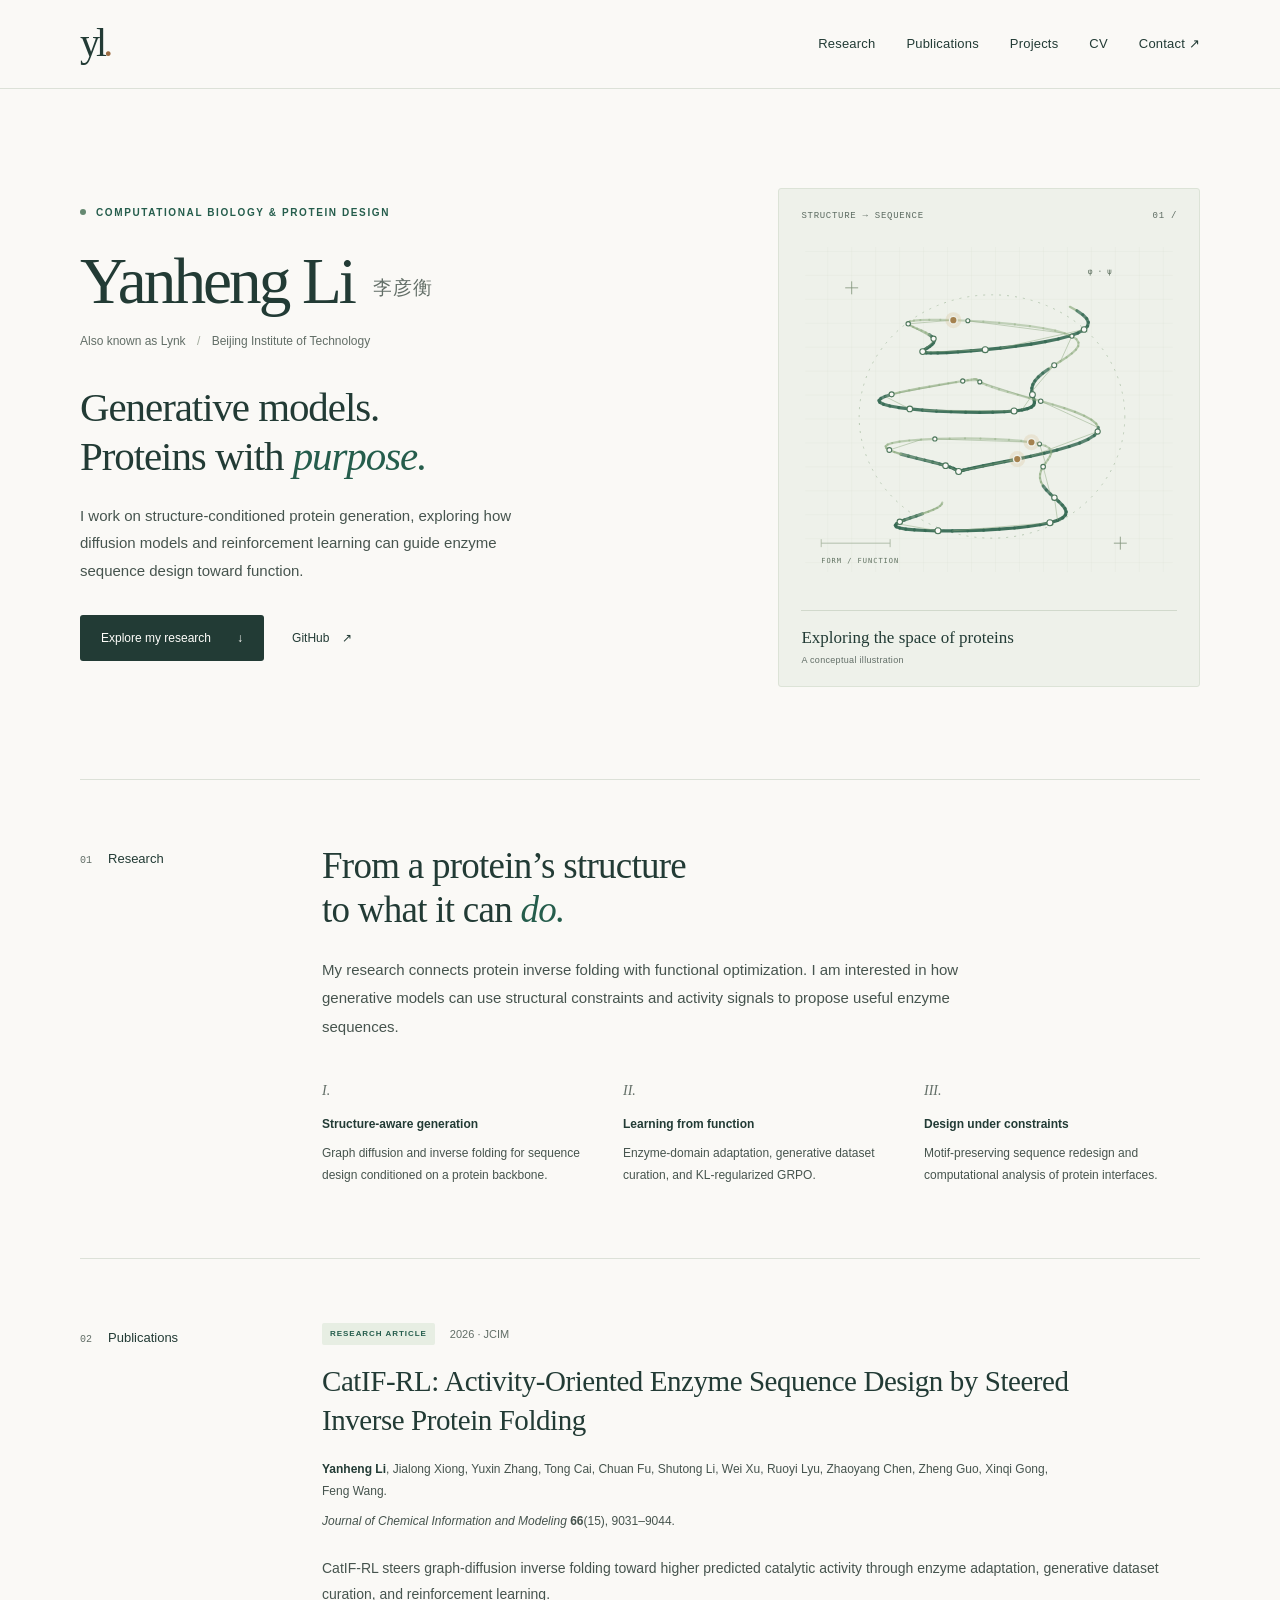
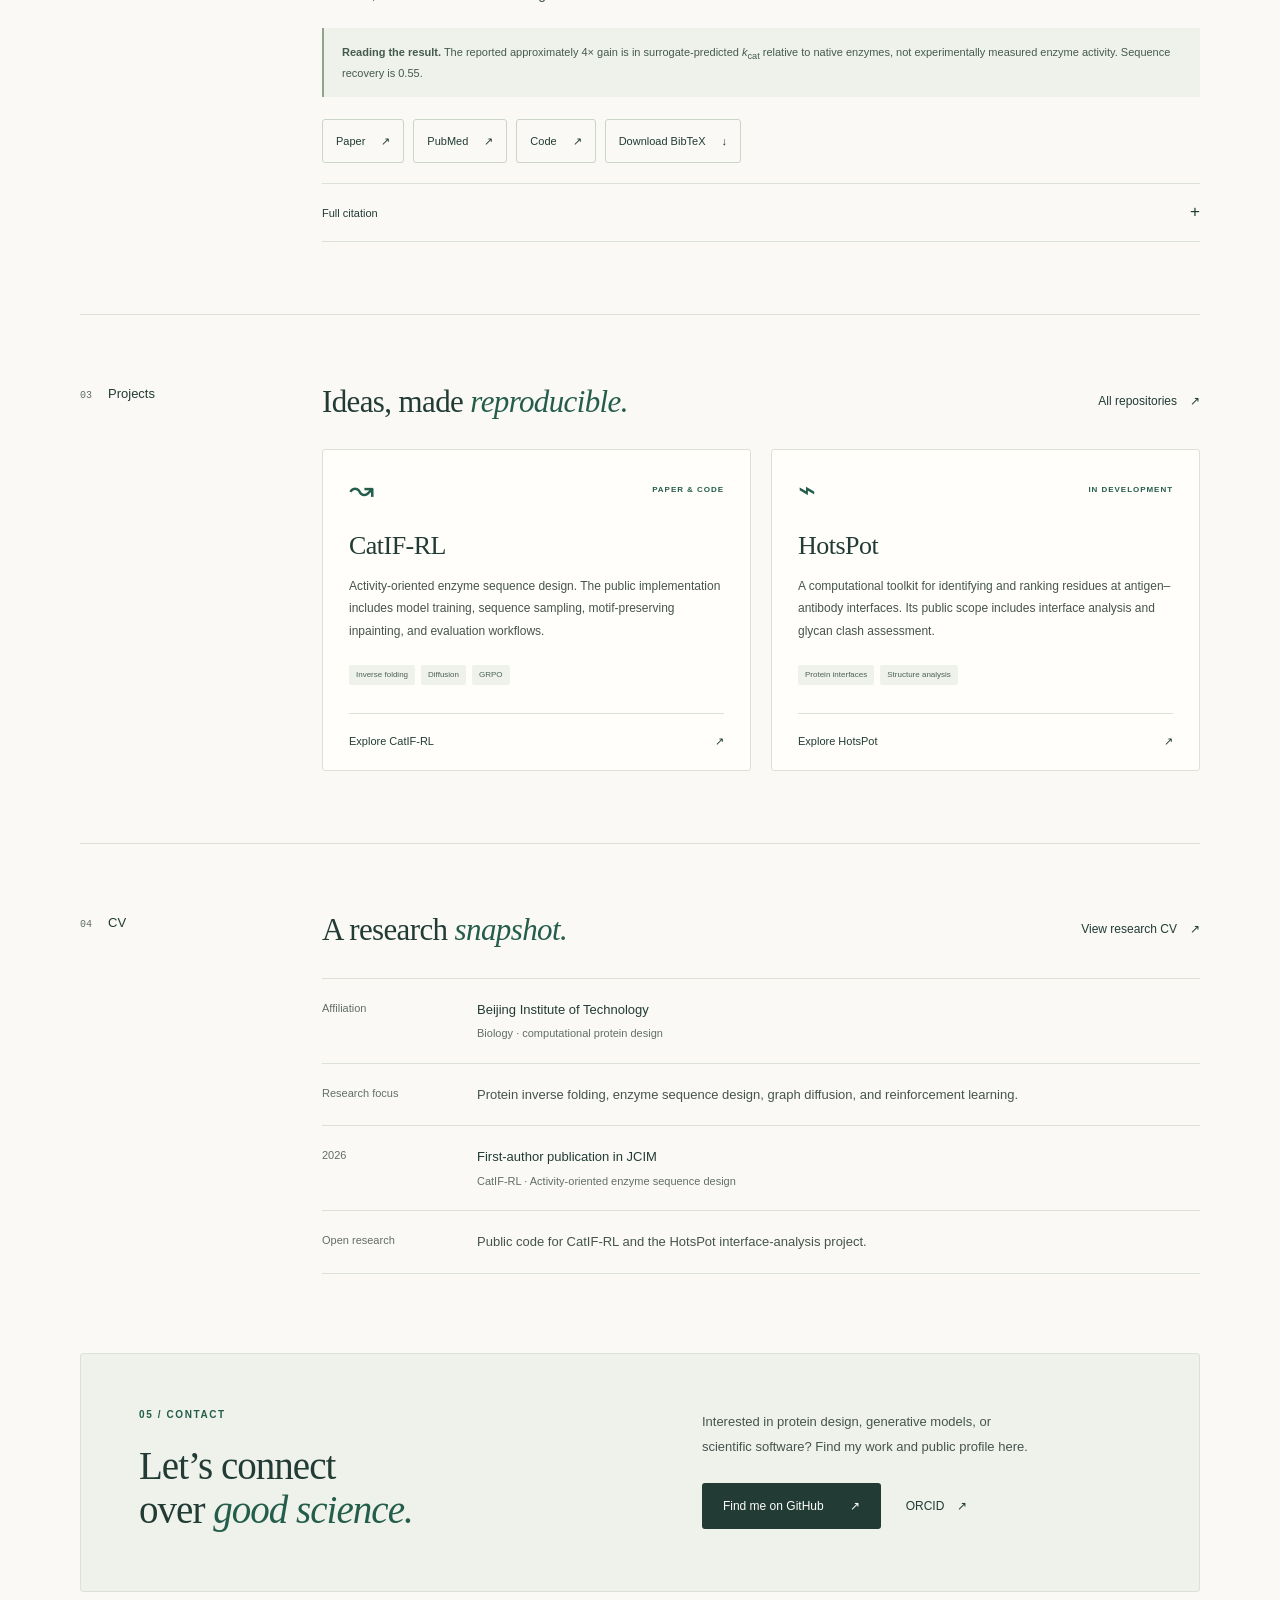
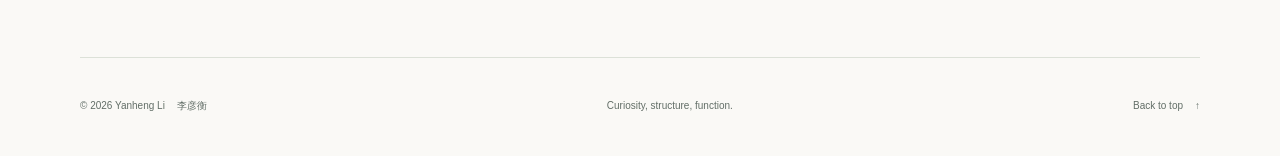
==== index.html @ 4262792f "Publish Yanheng Li research homepage" ====
<!doctype html>
<html lang="en">
<head>
  <meta charset="utf-8">
  <meta name="viewport" content="width=device-width, initial-scale=1">
  <meta name="color-scheme" content="light">
  <meta name="description" content="Yanheng Li (Lynk) — computational biology and protein design at Beijing Institute of Technology. Research, publications, and open-source projects.">
  <meta property="og:title" content="Yanheng Li — Protein design & computational biology">
  <meta property="og:description" content="Generative models for proteins, guided by function. Research, publications, and open-source projects.">
  <meta property="og:type" content="website">
  <title>Yanheng Li — Protein design & computational biology</title>
  <link rel="icon" type="image/svg+xml" href="assets/favicon.svg">
  <link rel="stylesheet" href="styles.css">
  <script src="app.js" defer></script>
</head>
<body>
  <a class="skip-link" href="#main">Skip to content</a>
  <header class="site-header">
    <div class="header-inner">
      <a class="wordmark" href="#top" aria-label="yl. — Yanheng Li, back to top">yl<span class="wordmark-dot">.</span></a>
      <button class="menu-toggle" type="button" aria-expanded="false" aria-controls="navigation" hidden>Menu <span aria-hidden="true">+</span></button>
      <nav id="navigation" class="navigation" aria-label="Main navigation">
        <a href="#research">Research</a>
        <a href="#publications">Publications</a>
        <a href="#projects">Projects</a>
        <a href="#cv">CV</a>
        <a href="#contact">Contact <span aria-hidden="true">↗</span></a>
      </nav>
    </div>
  </header>

  <main id="main">
    <section id="top" class="hero page-width" aria-labelledby="name">
      <div class="hero-copy">
        <p class="eyebrow"><span class="small-dot" aria-hidden="true"></span> Computational biology & protein design</p>
        <h1 id="name">Yanheng Li<span class="chinese-name" lang="zh-Hans">李彦衡</span></h1>
        <p class="hero-alias">Also known as Lynk <span aria-hidden="true">/</span> Beijing Institute of Technology</p>
        <p class="hero-statement">Generative models.<br> Proteins with <em>purpose.</em></p>
        <p class="hero-description">I work on structure-conditioned protein generation, exploring how diffusion models and reinforcement learning can guide enzyme sequence design toward function.</p>
        <div class="hero-links">
          <a class="button button-dark" href="#publications">Explore my research <span aria-hidden="true">↓</span></a>
          <a class="text-link" href="https://github.com/lynk-101-li">GitHub <span aria-hidden="true">↗</span></a>
        </div>
      </div>
      <figure class="hero-figure">
        <div class="figure-topline"><span>STRUCTURE → SEQUENCE</span><span aria-hidden="true">01 /</span></div>
        <img src="assets/fold.svg" width="420" height="380" alt="" class="fold-art">
        <figcaption><span class="figure-caption-title">Exploring the space of proteins</span><span class="figure-caption-note">A conceptual illustration</span></figcaption>
      </figure>
    </section>

    <section id="research" class="research-section page-width section-layout" aria-labelledby="research-title">
      <div class="section-label"><span class="section-number">01</span><h2 id="research-title">Research</h2></div>
      <div class="section-content">
        <p class="section-intro">From a protein’s structure<br> to what it can <em>do.</em></p>
        <p class="body-copy">My research connects protein inverse folding with functional optimization. I am interested in how generative models can use structural constraints and activity signals to propose useful enzyme sequences.</p>
        <div class="research-topics">
          <div><span class="topic-index">I.</span><h3>Structure-aware generation</h3><p>Graph diffusion and inverse folding for sequence design conditioned on a protein backbone.</p></div>
          <div><span class="topic-index">II.</span><h3>Learning from function</h3><p>Enzyme-domain adaptation, generative dataset curation, and KL-regularized GRPO.</p></div>
          <div><span class="topic-index">III.</span><h3>Design under constraints</h3><p>Motif-preserving sequence redesign and computational analysis of protein interfaces.</p></div>
        </div>
      </div>
    </section>

    <section id="publications" class="publication-section page-width section-layout" aria-labelledby="publications-title">
      <div class="section-label"><span class="section-number">02</span><h2 id="publications-title">Publications</h2></div>
      <div class="section-content">
        <article class="publication">
          <div class="publication-meta"><span class="tag">RESEARCH ARTICLE</span><span>2026 · JCIM</span></div>
          <h3><a href="https://doi.org/10.1021/acs.jcim.6c01587">CatIF-RL: Activity-Oriented Enzyme Sequence Design by Steered Inverse Protein Folding</a></h3>
          <p class="authors"><strong>Yanheng Li</strong>, Jialong Xiong, Yuxin Zhang, Tong Cai, Chuan Fu, Shutong Li, Wei Xu, Ruoyi Lyu, Zhaoyang Chen, Zheng Guo, Xinqi Gong, Feng Wang.</p>
          <p class="journal"><cite>Journal of Chemical Information and Modeling</cite> <strong>66</strong>(15), 9031–9044.</p>
          <p class="publication-summary">CatIF-RL steers graph-diffusion inverse folding toward higher predicted catalytic activity through enzyme adaptation, generative dataset curation, and reinforcement learning.</p>
          <p class="result-note"><strong>Reading the result.</strong> The reported approximately 4× gain is in surrogate-predicted <i>k</i><sub>cat</sub> relative to native enzymes, not experimentally measured enzyme activity. Sequence recovery is 0.55.</p>
          <div class="publication-links">
            <a class="pill-link" href="https://doi.org/10.1021/acs.jcim.6c01587">Paper <span aria-hidden="true">↗</span></a>
            <a class="pill-link" href="https://pubmed.ncbi.nlm.nih.gov/42466941/">PubMed <span aria-hidden="true">↗</span></a>
            <a class="pill-link" href="https://github.com/lynk-101-li/CatIF-RL">Code <span aria-hidden="true">↗</span></a>
            <a class="pill-link" href="assets/catif-rl.bib" download>Download BibTeX <span aria-hidden="true">↓</span></a>
          </div>
          <details class="citation">
            <summary>Full citation <span aria-hidden="true">+</span></summary>
            <div class="citation-content">
              <p id="citation-text">Li, Y.; Xiong, J.; Zhang, Y.; Cai, T.; Fu, C.; Li, S.; Xu, W.; Lyu, R.; Chen, Z.; Guo, Z.; Gong, X.; Wang, F. CatIF-RL: Activity-Oriented Enzyme Sequence Design by Steered Inverse Protein Folding. Journal of Chemical Information and Modeling 2026, 66 (15), 9031–9044. https://doi.org/10.1021/acs.jcim.6c01587.</p>
              <p class="publication-dates">Published online July 17, 2026 · Issue date August 10, 2026</p>
              <button class="copy-button" type="button" data-copy="citation-text" hidden>Copy citation</button>
              <span class="copy-status" role="status" aria-live="polite"></span>
            </div>
          </details>
        </article>
      </div>
    </section>

    <section id="projects" class="projects-section page-width section-layout" aria-labelledby="projects-title">
      <div class="section-label"><span class="section-number">03</span><h2 id="projects-title">Projects</h2></div>
      <div class="section-content">
        <div class="section-heading-row"><p class="section-intro small-intro">Ideas, made <em>reproducible.</em></p><a class="text-link" href="https://github.com/lynk-101-li?tab=repositories">All repositories <span aria-hidden="true">↗</span></a></div>
        <div class="project-grid">
          <article class="project-card">
            <div class="project-topline"><span class="project-symbol" aria-hidden="true">↝</span><span class="tag">PAPER & CODE</span></div>
            <h3>CatIF-RL</h3>
            <p>Activity-oriented enzyme sequence design. The public implementation includes model training, sequence sampling, motif-preserving inpainting, and evaluation workflows.</p>
            <ul class="project-tags" aria-label="CatIF-RL topics"><li>Inverse folding</li><li>Diffusion</li><li>GRPO</li></ul>
            <a class="project-link" href="https://github.com/lynk-101-li/CatIF-RL">Explore CatIF-RL <span aria-hidden="true">↗</span></a>
          </article>
          <article class="project-card">
            <div class="project-topline"><span class="project-symbol" aria-hidden="true">⌁</span><span class="tag">IN DEVELOPMENT</span></div>
            <h3>HotsPot</h3>
            <p>A computational toolkit for identifying and ranking residues at antigen–antibody interfaces. Its public scope includes interface analysis and glycan clash assessment.</p>
            <ul class="project-tags" aria-label="HotsPot topics"><li>Protein interfaces</li><li>Structure analysis</li></ul>
            <a class="project-link" href="https://github.com/lynk-101-li/HotsPot">Explore HotsPot <span aria-hidden="true">↗</span></a>
          </article>
        </div>
      </div>
    </section>

    <section id="cv" class="cv-section page-width section-layout" aria-labelledby="cv-title">
      <div class="section-label"><span class="section-number">04</span><h2 id="cv-title">CV</h2></div>
      <div class="section-content">
        <div class="section-heading-row"><p class="section-intro small-intro">A research <em>snapshot.</em></p><a class="text-link" href="cv.html">View research CV <span aria-hidden="true">↗</span></a></div>
        <dl class="cv-list">
          <div><dt>Affiliation</dt><dd><strong>Beijing Institute of Technology</strong><span>Biology · computational protein design</span></dd></div>
          <div><dt>Research focus</dt><dd>Protein inverse folding, enzyme sequence design, graph diffusion, and reinforcement learning.</dd></div>
          <div><dt>2026</dt><dd><strong>First-author publication in JCIM</strong><span>CatIF-RL · Activity-oriented enzyme sequence design</span></dd></div>
          <div><dt>Open research</dt><dd>Public code for CatIF-RL and the HotsPot interface-analysis project.</dd></div>
        </dl>
      </div>
    </section>

    <section id="contact" class="contact-section page-width" aria-labelledby="contact-title">
      <div><p class="eyebrow">05 / CONTACT</p><h2 id="contact-title">Let’s connect<br> over <em>good science.</em></h2></div>
      <div class="contact-copy"><p>Interested in protein design, generative models, or scientific software? Find my work and public profile here.</p><div class="contact-links"><a class="button button-dark" href="https://github.com/lynk-101-li">Find me on GitHub <span aria-hidden="true">↗</span></a><a class="text-link" href="https://orcid.org/0009-0009-3101-2673">ORCID <span aria-hidden="true">↗</span></a></div></div>
    </section>
  </main>

  <footer class="site-footer page-width"><p>© 2026 Yanheng Li <span lang="zh-Hans">李彦衡</span></p><p>Curiosity, structure, function.</p><a href="#top">Back to top <span aria-hidden="true">↑</span></a></footer>
</body>
</html>
---- styles.css ----
@charset "UTF-8";
:root{--paper:#faf9f6;--ink:#223b35;--body:#46544e;--muted:#626e67;--green:#255d4c;--line:#dce1d8;--wash:#eef2eb;--white:#fffefb;--serif:Georgia,"Times New Roman",serif;--sans:Inter,-apple-system,BlinkMacSystemFont,"Segoe UI",sans-serif}
*{box-sizing:border-box}
html{scroll-behavior:smooth;scroll-padding-top:110px}
body{margin:0;background:var(--paper);color:var(--ink);font-family:var(--sans);font-size:16px;line-height:1.7;-webkit-font-smoothing:antialiased}
::selection{background:#d1e2d5;color:var(--ink)}
a{color:inherit;text-underline-offset:5px;text-decoration-thickness:1px}
a:hover{color:var(--green)}
button{font:inherit;color:inherit;cursor:pointer}
button,[href],summary{-webkit-tap-highlight-color:transparent}
:focus-visible{outline:3px solid #98662d;outline-offset:5px;border-radius:3px}
[hidden]{display:none!important}
h1,h2,h3,p,figure{margin:0}
h1,h2,h3{font-weight:400;line-height:1.2}
em{font-family:var(--serif);font-weight:400;color:var(--green)}
sub{line-height:0}
.page-width{width:min(1120px,calc(100% - 96px));margin-inline:auto}
.skip-link{position:fixed;z-index:30;left:20px;top:12px;transform:translateY(-160%);padding:10px 18px;background:var(--ink);color:white}
.skip-link:focus{transform:translateY(0);color:white}
.site-header{position:sticky;top:0;z-index:10;background:rgba(250,249,246,.97);border-bottom:1px solid var(--line)}
.header-inner{width:min(1120px,calc(100% - 96px));margin:auto;min-height:88px;display:flex;align-items:center;justify-content:space-between;gap:28px}
.wordmark{font-family:var(--serif);font-size:40px;letter-spacing:-4px;line-height:1;text-decoration:none;padding:10px 10px 12px 0}
.wordmark-dot{color:#9c6b42}
.navigation{display:flex;gap:31px;align-items:center;font-size:13px;letter-spacing:.015em}
.navigation a{padding-block:14px;text-decoration:none;white-space:nowrap}
.navigation a:hover{text-decoration:underline}
.menu-toggle{display:none;align-items:center;gap:14px;background:none;border:1px solid var(--line);padding:8px 14px;min-height:44px;font-size:13px}
.hero{display:grid;grid-template-columns:minmax(0,1.5fr) minmax(280px,1fr);gap:66px;align-items:center;padding-top:90px;padding-bottom:92px}
.eyebrow{font-size:10px;line-height:1.5;font-weight:600;letter-spacing:.16em;text-transform:uppercase;display:flex;align-items:center;gap:10px;color:var(--green)}
.small-dot{height:6px;width:6px;border-radius:50%;background:#658971;flex-shrink:0}
.hero h1{font-family:var(--serif);font-size:clamp(48px,5.1vw,72px);line-height:1.12;letter-spacing:-.045em;margin:25px 0 13px;white-space:nowrap}
.chinese-name{font-family:var(--sans);font-weight:400;display:inline-block;font-size:19px;letter-spacing:.05em;margin-left:19px;color:var(--muted);vertical-align:middle}
.hero-alias{font-size:12px;color:var(--muted);line-height:1.7}
.hero-alias span{padding:0 8px;color:#a1aa9c}
.hero-statement{font-family:var(--serif);font-size:clamp(30px,3.2vw,43px);letter-spacing:-.026em;line-height:1.19;margin:32px 0 21px}
.hero-description{font-size:15px;max-width:465px;color:var(--body);line-height:1.85}
.hero-links{display:flex;align-items:center;gap:28px;margin-top:30px;flex-wrap:wrap}
.button{display:inline-flex;align-items:center;justify-content:center;gap:26px;padding:12px 20px;font-size:12px;font-weight:500;text-decoration:none;border:1px solid transparent;min-height:46px;border-radius:3px}
.button-dark{background:var(--ink);color:var(--white)}
.button-dark:hover{color:white;background:#36614e}
.text-link{display:inline-flex;align-items:center;gap:13px;font-size:12px;font-weight:500;min-height:44px;text-decoration:none}
.text-link:hover{text-decoration:underline}
.hero-figure{align-self:center;background:#eef1ea;border:1px solid #dce3d7;border-radius:3px;margin-top:9px;position:relative;overflow:hidden}
.figure-topline{display:flex;justify-content:space-between;font-family:ui-monospace,SFMono-Regular,monospace;font-size:9px;letter-spacing:.08em;color:#5c6b61;padding:20px 22px 0}
.fold-art{display:block;width:100%;height:auto;object-fit:contain;margin:2px 0 4px}
.hero-figure figcaption{margin:0 22px;border-top:1px solid #d1d9cc;padding:15px 0 18px}
.figure-caption-title{display:block;font-family:var(--serif);font-size:17px;line-height:1.4}
.figure-caption-note{display:block;font-size:9px;color:var(--muted);letter-spacing:.035em;margin-top:3px}
.section-layout{display:grid;grid-template-columns:190px minmax(0,1fr);gap:52px;border-top:1px solid var(--line);padding-top:64px;padding-bottom:72px}
.section-label{display:flex;align-items:baseline;gap:16px;line-height:1.5;padding-top:5px}
.section-label h2{font-size:13px;font-weight:500;line-height:1.5}
.section-number{font-family:ui-monospace,SFMono-Regular,monospace;font-size:10px;color:var(--muted)}
.section-intro{font-family:var(--serif);font-size:37px;line-height:1.2;letter-spacing:-.02em}
.body-copy{font-size:15px;color:var(--body);line-height:1.9;margin-top:23px;max-width:680px}
.research-topics{display:grid;grid-template-columns:repeat(3,minmax(0,1fr));gap:25px;margin-top:35px}
.topic-index{font-family:var(--serif);font-size:14px;font-style:italic;color:var(--muted)}
.research-topics h3{font-size:12px;font-weight:600;margin:11px 0 9px;line-height:1.5}
.research-topics p{font-size:12px;line-height:1.85;color:var(--body)}
.publication-meta{display:flex;align-items:center;gap:15px;font-size:11px;color:var(--muted);margin-bottom:17px}
.tag{font-size:8px;letter-spacing:.12em;font-weight:600;line-height:1.8;color:var(--green)}
.publication-meta .tag{background:#e7eee3;padding:4px 8px;border-radius:2px}
.publication h3{font-family:var(--serif);font-size:29px;line-height:1.35;letter-spacing:-.015em;max-width:790px}
.publication h3 a{text-decoration:none}
.publication h3 a:hover{text-decoration:underline}
.authors{font-size:12px;line-height:1.85;color:var(--body);margin:17px 0 9px;max-width:755px}
.authors strong{color:var(--ink);font-weight:600}
.journal{font-size:12px;line-height:1.8;color:var(--body)}
.publication-summary{font-size:14px;line-height:1.9;color:var(--body);margin-top:22px}
.result-note{font-size:11px;line-height:1.9;padding:14px 18px;border-left:2px solid #8ea589;background:var(--wash);margin-top:20px;color:#455a4d}
.result-note strong{font-weight:600}
.publication-links{display:flex;gap:9px;flex-wrap:wrap;margin:22px 0 20px}
.pill-link{display:inline-flex;align-items:center;justify-content:center;gap:16px;min-height:44px;font-size:11px;text-decoration:none;border:1px solid #cbd5c7;border-radius:3px;padding:9px 13px;background:transparent}
.pill-link:hover{background:#e7eee3;color:var(--ink)}
.citation{border-top:1px solid var(--line);border-bottom:1px solid var(--line)}
.citation summary{font-size:11px;cursor:pointer;padding:14px 0;min-height:44px;display:flex;justify-content:space-between;align-items:center;list-style:none}
.citation summary::-webkit-details-marker{display:none}
.citation summary span{font-size:17px}
.citation[open] summary span{transform:rotate(45deg)}
.citation-content{padding-bottom:20px;font-size:11px;color:var(--body);overflow-wrap:anywhere}
.publication-dates{color:var(--muted);margin-top:12px;font-size:10px}
.copy-button{background:none;border:1px solid #cbd5c7;border-radius:3px;padding:9px 14px;min-height:44px;margin-top:15px;font-size:11px}
.copy-status{margin-left:12px;font-size:11px}
.section-heading-row{display:flex;align-items:center;justify-content:space-between;gap:24px;margin-bottom:26px}
.small-intro{font-size:31px}
.section-heading-row .text-link{white-space:nowrap}
.project-grid{display:grid;grid-template-columns:1fr 1fr;gap:20px}
.project-card{border:1px solid var(--line);border-radius:3px;padding:25px 26px 0;background:var(--white);display:flex;flex-direction:column}
.project-topline{display:flex;align-items:center;justify-content:space-between;gap:16px;margin-bottom:25px}
.project-symbol{font-family:var(--serif);font-size:30px;color:var(--green);line-height:1}
.project-card h3{font-family:var(--serif);font-size:26px;letter-spacing:-.02em;margin-bottom:13px}
.project-card p{font-size:12px;color:var(--body);line-height:1.9}
.project-tags{list-style:none;padding:0;display:flex;gap:6px;flex-wrap:wrap;margin:22px 0 28px}
.project-tags li{font-size:8px;padding:3px 7px;border-radius:2px;background:var(--wash);color:#4d6254}
.project-link{display:flex;align-items:center;justify-content:space-between;min-height:57px;border-top:1px solid var(--line);margin-top:auto;font-size:11px;text-decoration:none}
.project-link:hover{text-decoration:underline}
.cv-list{margin:0}
.cv-list>div{display:grid;grid-template-columns:135px minmax(0,1fr);gap:20px;border-bottom:1px solid var(--line);padding:19px 0}
.cv-list>div:first-child{border-top:1px solid var(--line)}
.cv-list dt{font-size:11px;color:var(--muted);padding-top:1px}
.cv-list dd{font-size:13px;margin:0;color:var(--body);line-height:1.8}
.cv-list dd strong{font-size:13px;font-weight:500;color:var(--ink)}
.cv-list dd span{display:block;font-size:11px;color:var(--muted);margin-top:3px}
.contact-section{display:grid;grid-template-columns:1.1fr 1fr;gap:80px;padding:53px 58px 58px;background:var(--wash);border:1px solid var(--line);border-radius:3px;margin-top:7px;margin-bottom:65px;align-items:center}
.contact-section h2{font-family:var(--serif);font-size:39px;line-height:1.14;letter-spacing:-.025em;margin-top:22px}
.contact-copy>p{font-size:13px;color:var(--body);line-height:1.9;max-width:330px}
.contact-links{display:flex;align-items:center;flex-wrap:wrap;gap:25px;margin-top:23px}
.site-footer{border-top:1px solid var(--line);padding:26px 0 28px;display:flex;justify-content:space-between;gap:25px;font-size:10px;color:var(--muted);align-items:center}
.site-footer p span{padding-left:9px}
.site-footer a{display:inline-flex;gap:12px;align-items:center;min-height:44px;text-decoration:none}
.site-footer a:hover{text-decoration:underline}
.cv-toolbar{width:min(820px,calc(100% - 48px));margin:35px auto 24px;display:flex;justify-content:space-between;align-items:center;gap:16px}
.cv-document{width:min(820px,calc(100% - 48px));margin:0 auto 64px;border:1px solid var(--line);padding:52px 58px;background:var(--white)}
.cv-document h1{font-family:var(--serif);font-size:47px;letter-spacing:-.035em;margin:20px 0 7px}
.cv-document h1 span{font-family:var(--sans);font-size:18px;letter-spacing:.025em;margin-left:12px;color:var(--muted);display:inline-block}
.cv-document>p:not(.eyebrow){font-size:13px;color:var(--body)}
.cv-subtitle{margin-bottom:6px}
.cv-profile-links{display:flex;gap:18px;flex-wrap:wrap;font-size:11px;margin-top:17px}
.cv-document section{border-top:1px solid var(--line);padding-top:24px;margin-top:27px}
.cv-document h2{font-size:11px;letter-spacing:.11em;text-transform:uppercase;font-weight:600;margin-bottom:15px}
.cv-document section p{font-size:12px;line-height:1.9;color:var(--body)}
.cv-document .cv-note{font-size:10px;color:var(--muted);margin-top:12px}
.cv-project+.cv-project{margin-top:18px}
.cv-project h3{font-family:var(--serif);font-size:18px;margin-bottom:7px}
.cv-project h3 a{text-decoration:none}
.cv-document-footer{margin-top:34px;padding-top:19px;border-top:1px solid var(--line);font-size:9px;color:var(--muted);display:flex;justify-content:space-between;gap:15px;flex-wrap:wrap}
@media(min-width:1500px){.hero{padding-top:105px;padding-bottom:105px}}
@media(max-width:1050px){.page-width,.header-inner{width:calc(100% - 64px)}.hero{gap:36px;grid-template-columns:minmax(0,1.45fr) minmax(240px,1fr);padding:65px 0}.hero h1{font-size:54px}.chinese-name{font-size:16px;margin-left:13px}.hero-statement{font-size:35px}.hero-alias{font-size:11px}.section-layout{grid-template-columns:135px minmax(0,1fr);gap:30px}.research-topics{gap:20px}.contact-section{gap:45px;padding:43px 40px}.small-intro{font-size:26px}.project-card{padding:23px 20px 0}}
@media(max-width:760px){html{scroll-padding-top:100px}.page-width,.header-inner{width:calc(100% - 44px)}.header-inner{min-height:73px;gap:10px;flex-wrap:wrap}.wordmark{font-size:35px}.menu-toggle:not([hidden]){display:flex}.navigation{width:100%;justify-content:space-between;gap:12px;font-size:11px;border-top:1px solid var(--line);padding:6px 0}.has-js .navigation{display:none}.has-js .navigation.is-open{display:flex}.hero{grid-template-columns:1fr;gap:42px;padding-top:51px;padding-bottom:49px}.hero h1{font-size:58px;margin-top:23px}.chinese-name{font-size:17px}.eyebrow{font-size:8px;letter-spacing:.14em}.hero-alias{font-size:11px}.hero-statement{font-size:37px;margin-top:28px}.hero-description{font-size:14px;max-width:100%;line-height:1.85}.hero-links{gap:24px;margin-top:25px}.hero-figure{margin-top:0;width:100%;max-width:480px;justify-self:center}.fold-art{max-height:265px}.figure-topline{padding:19px 22px 0}.hero-figure figcaption{padding:12px 0 17px}.section-layout{grid-template-columns:1fr;gap:27px;padding:34px 0 40px}.section-label{gap:12px}.section-label h2{font-size:12px}.section-intro{font-size:32px}.body-copy{font-size:14px;margin-top:18px}.research-topics{grid-template-columns:1fr;gap:23px;margin-top:26px}.research-topics>div{display:grid;grid-template-columns:25px 1fr;gap:0 10px}.topic-index{grid-row:1/3;font-size:14px;padding-top:1px}.research-topics h3{font-size:12px;margin:0 0 6px}.research-topics p{font-size:12px}.publication h3{font-size:26px}.authors{font-size:11px}.journal{font-size:11px}.publication-summary{font-size:13px}.result-note{padding:12px 15px;font-size:11px}.publication-links{gap:7px}.pill-link{padding:9px 11px;gap:11px;font-size:10px}.section-heading-row{display:block;margin-bottom:20px}.section-heading-row .text-link{margin-top:11px}.small-intro{font-size:29px}.project-grid{gap:16px}.project-card{padding:22px 20px 0}.project-topline{margin-bottom:22px}.project-card h3{font-size:24px}.project-card p{font-size:12px}.cv-list>div{grid-template-columns:96px 1fr;gap:14px;padding:17px 0}.cv-list dd{font-size:12px}.cv-list dt{font-size:10px}.cv-list dd strong{font-size:12px}.contact-section{grid-template-columns:1fr;gap:25px;padding:30px 26px 34px;margin-top:6px;margin-bottom:35px}.contact-section h2{font-size:36px;margin-top:18px}.contact-copy>p{font-size:12px;max-width:100%}.contact-links{gap:22px;margin-top:20px}.site-footer{display:grid;grid-template-columns:1fr auto;gap:0 12px;padding:20px 0;font-size:9px}.site-footer p:nth-child(2){grid-row:2}.site-footer>a{grid-column:2;grid-row:1/3}.cv-document{padding:33px 29px}.cv-document h1{font-size:38px}.cv-profile-links{display:block}.cv-profile-links a{display:block;overflow-wrap:anywhere}}
@media(max-width:480px){.project-grid{grid-template-columns:1fr}.hero h1{font-size:49px}.chinese-name{font-size:15px;margin-left:11px}.hero-alias span{padding:0 4px}.hero-alias{max-width:315px}.hero-statement{font-size:36px}.hero-figure{margin-top:0}.fold-art{max-height:245px}.publication h3{font-size:24px}.project-topline{margin-bottom:18px}.project-card p{max-width:100%}.project-tags{margin:18px 0 22px}.cv-document h1 span{display:block;margin:12px 0 0}.cv-toolbar .text-link{font-size:11px}}
@media(max-width:350px){.page-width,.header-inner{width:calc(100% - 32px)}.hero h1{font-size:42px}.chinese-name{font-size:13px}.hero-statement{font-size:32px}.hero-links{gap:15px}.button{padding-inline:16px;gap:16px}.navigation{gap:7px;font-size:10px}.contact-section{padding-inline:21px}.cv-list>div{grid-template-columns:78px 1fr}.publication-meta{gap:12px}.publication h3{font-size:22px}.cv-document{padding:28px 20px}.cv-toolbar{flex-wrap:wrap}.cv-document h1{font-size:34px}}
@media(prefers-reduced-motion:reduce){html{scroll-behavior:auto}*,*::before,*::after{animation:none!important;transition:none!important}}
@media print{html{scroll-padding-top:0}body{background:white;color:#172b24;font-size:10pt}.skip-link,.cv-toolbar,.site-header,.site-footer,.hero-figure,.copy-button,.copy-status{display:none!important}.cv-document{width:100%;margin:0;padding:0;border:0}.cv-document h1{font-size:30pt}.cv-document section{margin-top:17px;padding-top:17px}.cv-document section p{font-size:9pt}.cv-document section,.cv-project{break-inside:avoid}.cv-document a{color:inherit}.cv-document-footer{margin-top:22px}.page-width{width:100%}.hero{padding:10px 0 25px;display:block}.section-layout{padding:20px 0;display:block;break-inside:avoid}.section-label{margin-bottom:15px}.contact-section{padding:20px;margin-top:20px}.cv-profile-links{font-size:9pt}@page{size:A4;margin:17mm}}
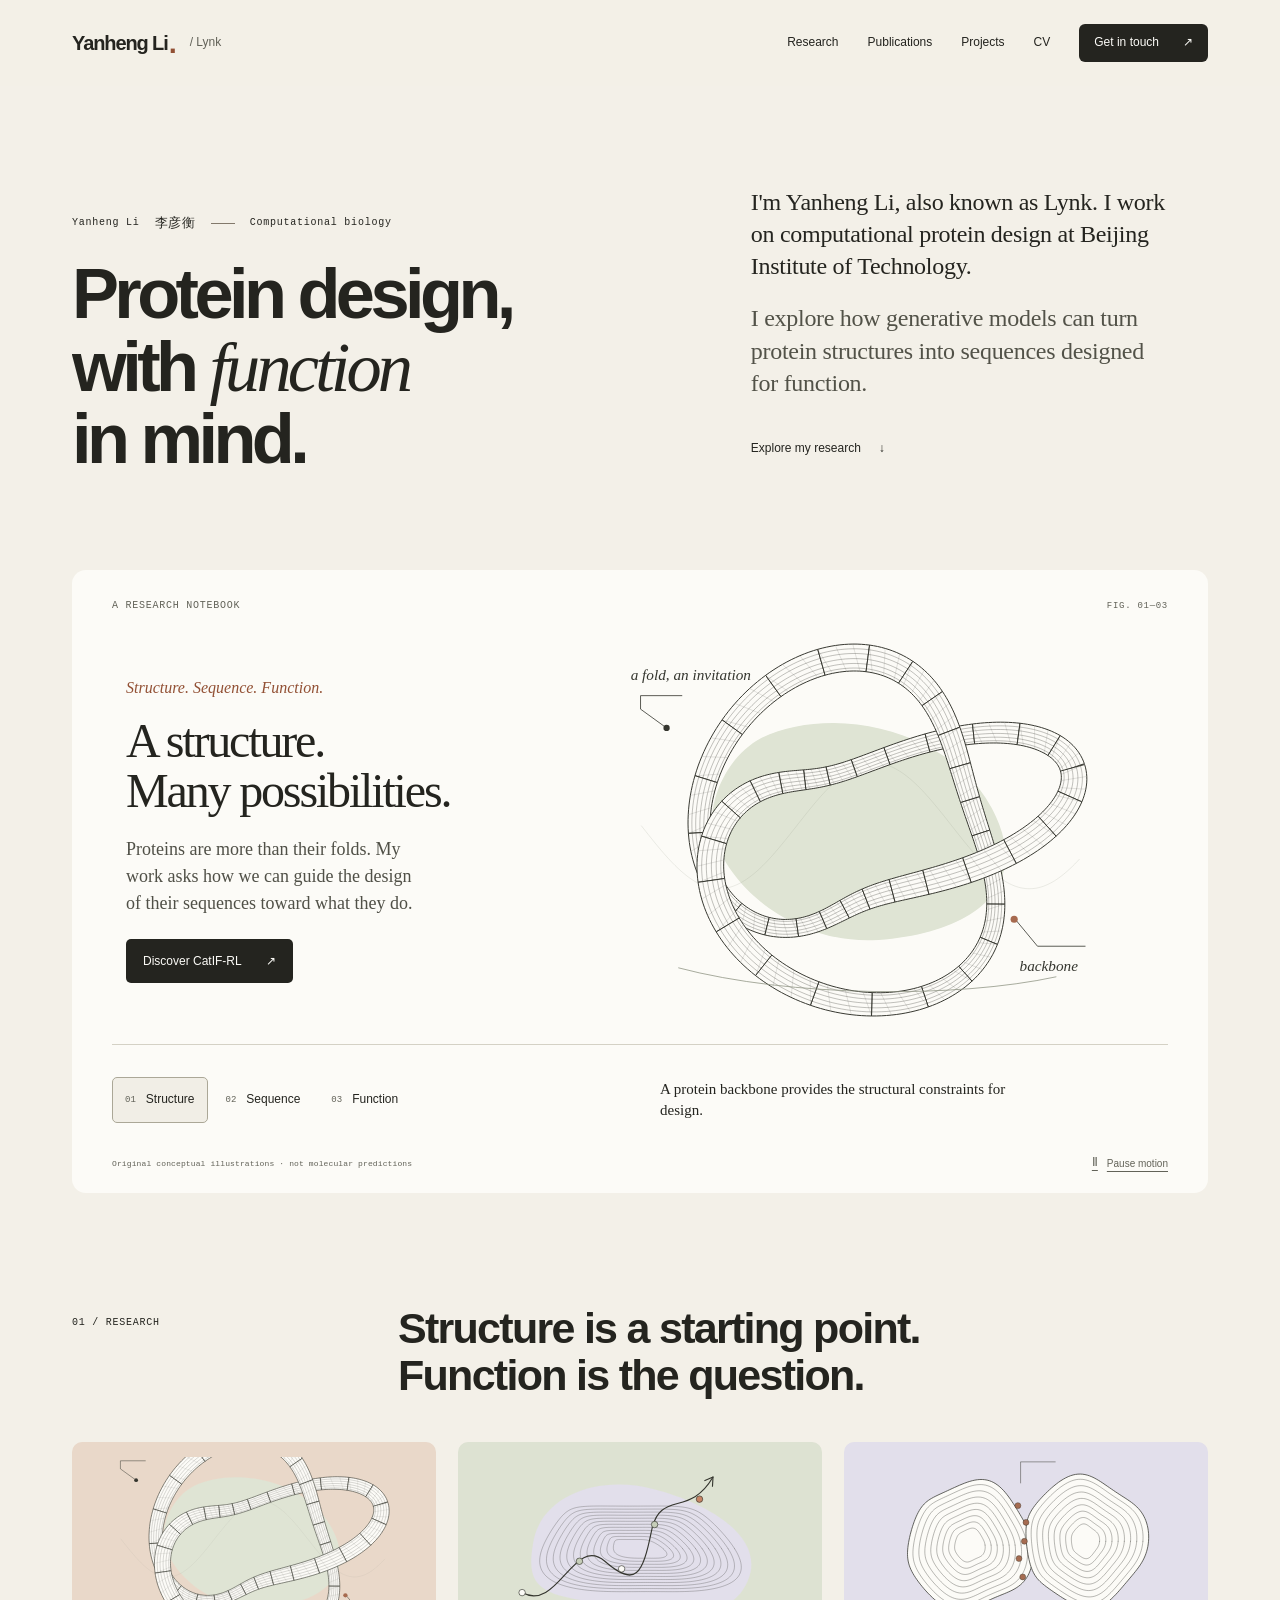
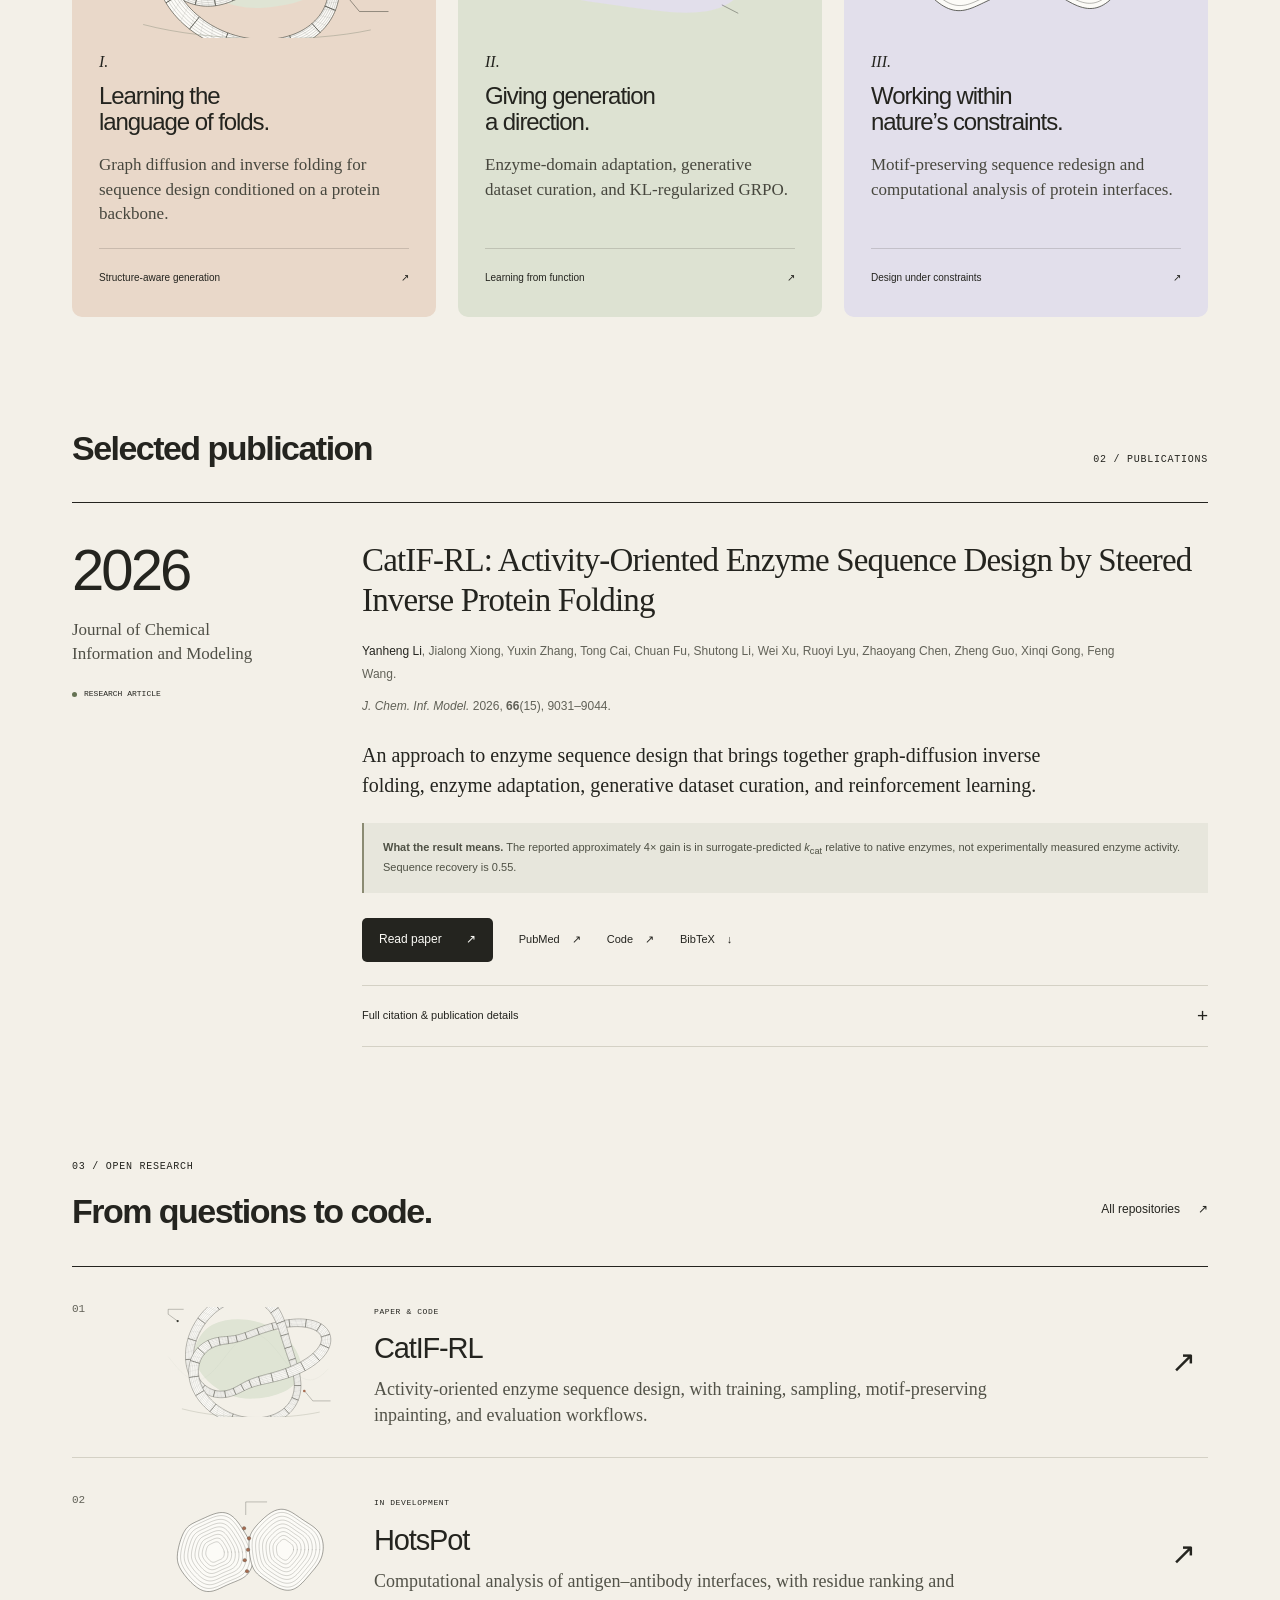
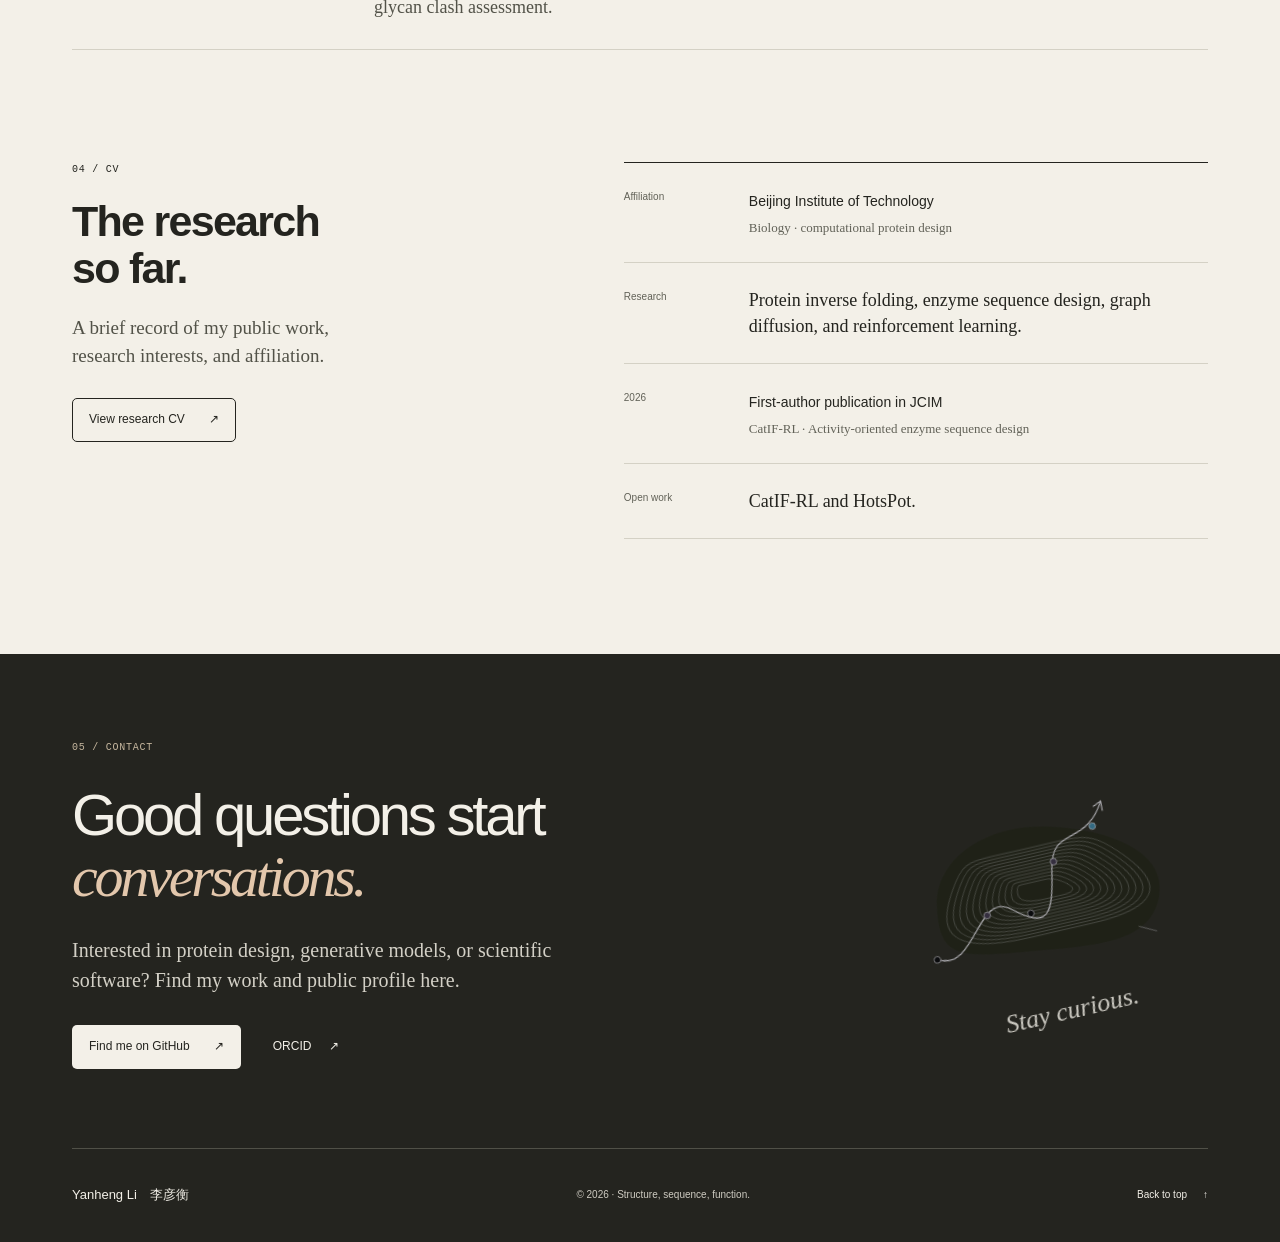
==== commit 3cd9c5b4: "Preview editorial research design with original animated illustrations" ====
--- a/index.html
+++ b/index.html
@@ -1,138 +1,61 @@
 <!doctype html>
 <html lang="en">
 <head>
-  <meta charset="utf-8">
-  <meta name="viewport" content="width=device-width, initial-scale=1">
-  <meta name="color-scheme" content="light">
+  <meta charset="utf-8"><meta name="viewport" content="width=device-width, initial-scale=1"><meta name="color-scheme" content="light">
   <meta name="description" content="Yanheng Li (Lynk) — computational biology and protein design at Beijing Institute of Technology. Research, publications, and open-source projects.">
-  <meta property="og:title" content="Yanheng Li — Protein design & computational biology">
-  <meta property="og:description" content="Generative models for proteins, guided by function. Research, publications, and open-source projects.">
-  <meta property="og:type" content="website">
+  <meta property="og:title" content="Yanheng Li — Protein design, with function in mind"><meta property="og:description" content="Research at the intersection of protein structure, generative models, and function."><meta property="og:type" content="website">
   <title>Yanheng Li — Protein design & computational biology</title>
-  <link rel="icon" type="image/svg+xml" href="assets/favicon.svg">
-  <link rel="stylesheet" href="styles.css">
-  <script src="app.js" defer></script>
+  <link rel="icon" type="image/svg+xml" href="assets/favicon.svg"><link rel="stylesheet" href="styles.css"><script src="app.js" defer></script>
 </head>
 <body>
   <a class="skip-link" href="#main">Skip to content</a>
-  <header class="site-header">
-    <div class="header-inner">
-      <a class="wordmark" href="#top" aria-label="yl. — Yanheng Li, back to top">yl<span class="wordmark-dot">.</span></a>
-      <button class="menu-toggle" type="button" aria-expanded="false" aria-controls="navigation" hidden>Menu <span aria-hidden="true">+</span></button>
-      <nav id="navigation" class="navigation" aria-label="Main navigation">
-        <a href="#research">Research</a>
-        <a href="#publications">Publications</a>
-        <a href="#projects">Projects</a>
-        <a href="#cv">CV</a>
-        <a href="#contact">Contact <span aria-hidden="true">↗</span></a>
-      </nav>
-    </div>
-  </header>
+  <header class="site-header"><div class="header-inner wrap">
+    <a class="wordmark" href="#top">Yanheng Li<span class="wordmark-dot" aria-hidden="true">.</span><span class="wordmark-alias"> / Lynk</span></a>
+    <button class="menu-toggle" aria-expanded="false" aria-controls="navigation" type="button" hidden>Menu <span class="menu-mark" aria-hidden="true"></span></button>
+    <nav class="navigation" id="navigation" aria-label="Main navigation"><a href="#research">Research</a><a href="#publications">Publications</a><a href="#projects">Projects</a><a href="#cv">CV</a><a class="nav-contact" href="#contact">Get in touch <span aria-hidden="true">↗</span></a></nav>
+  </div></header>
+  <main id="main">
+    <section class="hero wrap" id="top" aria-labelledby="hero-title"><div class="hero-left">
+      <p class="eyebrow intro-kicker">Yanheng Li <span lang="zh-Hans">李彦衡</span><span class="tiny-rule" aria-hidden="true"></span> Computational biology</p>
+      <h1 id="hero-title"><span class="line-mask"><span>Protein design,</span></span><span class="line-mask"><span>with <em>function</em></span></span><span class="line-mask"><span>in mind.</span></span></h1>
+    </div><div class="hero-bio"><p>I'm Yanheng Li, also known as Lynk. I work on computational protein design at Beijing Institute of Technology.</p><p>I explore how generative models can turn protein structures into sequences designed for function.</p><a class="inline-link" href="#research">Explore my research <span class="link-arrow" aria-hidden="true">↓</span></a></div></section>
 
-  <main id="main">
-    <section id="top" class="hero page-width" aria-labelledby="name">
-      <div class="hero-copy">
-        <p class="eyebrow"><span class="small-dot" aria-hidden="true"></span> Computational biology & protein design</p>
-        <h1 id="name">Yanheng Li<span class="chinese-name" lang="zh-Hans">李彦衡</span></h1>
-        <p class="hero-alias">Also known as Lynk <span aria-hidden="true">/</span> Beijing Institute of Technology</p>
-        <p class="hero-statement">Generative models.<br> Proteins with <em>purpose.</em></p>
-        <p class="hero-description">I work on structure-conditioned protein generation, exploring how diffusion models and reinforcement learning can guide enzyme sequence design toward function.</p>
-        <div class="hero-links">
-          <a class="button button-dark" href="#publications">Explore my research <span aria-hidden="true">↓</span></a>
-          <a class="text-link" href="https://github.com/lynk-101-li">GitHub <span aria-hidden="true">↗</span></a>
-        </div>
-      </div>
-      <figure class="hero-figure">
-        <div class="figure-topline"><span>STRUCTURE → SEQUENCE</span><span aria-hidden="true">01 /</span></div>
-        <img src="assets/fold.svg" width="420" height="380" alt="" class="fold-art">
-        <figcaption><span class="figure-caption-title">Exploring the space of proteins</span><span class="figure-caption-note">A conceptual illustration</span></figcaption>
-      </figure>
-    </section>
+    <section class="feature wrap" aria-labelledby="feature-title"><div class="feature-paper" data-artwork>
+      <div class="feature-meta"><span class="eyebrow">A RESEARCH NOTEBOOK</span><span class="figure-number">FIG. 01—03</span></div>
+      <div class="feature-main"><div class="feature-copy"><p class="feature-kicker">Structure. Sequence. Function.</p><h2 id="feature-title">A structure.<br>Many possibilities.</h2><p>Proteins are more than their folds. My work asks how we can guide the design of their sequences toward what they do.</p><a class="button button-dark" href="#publications">Discover CatIF-RL <span class="link-arrow" aria-hidden="true">↗</span></a></div><div class="science-art" aria-hidden="true"><div class="art-parallax"><div class="art-drift">
+      <!-- ORIGINAL_SCIENCE_ART_BEGIN -->
+<svg xmlns="http://www.w3.org/2000/svg" viewBox="0 0 680 460" fill="none"><g class="art-view is-active" data-art="structure"><path d="M228 129C307 91 437 119 484 207C531 295 465 346 358 354C251 362 157 267 175 201C182 172 201 143 228 129Z" fill="#dfe4d4"/><path d="M94.00,227.00 L96.50,230.18 L99.00,233.35 L101.50,236.52 L104.00,239.66 L106.50,242.77 L109.00,245.86 L111.50,248.90 L114.00,251.90 L116.50,254.84 L119.00,257.73 L121.50,260.56 L124.00,263.32 L126.50,266.00 L129.00,268.60 L131.50,271.11 L134.00,273.54 L136.50,275.87 L139.00,278.09 L141.50,280.21 L144.00,282.23 L146.50,284.12 L149.00,285.90 L151.50,287.56 L154.00,289.09 L156.50,290.50 L159.00,291.77 L161.50,292.91 L164.00,293.91 L166.50,294.78 L169.00,295.50 L171.50,296.09 L174.00,296.53 L176.50,296.82 L179.00,296.98 L181.50,296.99 L184.00,296.85 L186.50,296.57 L189.00,296.14 L191.50,295.58 L194.00,294.87 L196.50,294.02 L199.00,293.03 L201.50,291.91 L204.00,290.65 L206.50,289.26 L209.00,287.74 L211.50,286.10 L214.00,284.33 L216.50,282.45 L219.00,280.45 L221.50,278.34 L224.00,276.13 L226.50,273.81 L229.00,271.40 L231.50,268.89 L234.00,266.30 L236.50,263.63 L239.00,260.88 L241.50,258.06 L244.00,255.18 L246.50,252.24 L249.00,249.25 L251.50,246.21 L254.00,243.13 L256.50,240.02 L259.00,236.88 L261.50,233.72 L264.00,230.55 L266.50,227.37 L269.00,224.18 L271.50,221.01 L274.00,217.85 L276.50,214.70 L279.00,211.58 L281.50,208.50 L284.00,205.45 L286.50,202.45 L289.00,199.49 L291.50,196.60 L294.00,193.76 L296.50,191.00 L299.00,188.31 L301.50,185.70 L304.00,183.17 L306.50,180.74 L309.00,178.40 L311.50,176.16 L314.00,174.02 L316.50,172.00 L319.00,170.09 L321.50,168.30 L324.00,166.62 L326.50,165.08 L329.00,163.66 L331.50,162.37 L334.00,161.21 L336.50,160.20 L339.00,159.31 L341.50,158.57 L344.00,157.97 L346.50,157.52 L349.00,157.20 L351.50,157.03 L354.00,157.01 L356.50,157.13 L359.00,157.39 L361.50,157.80 L364.00,158.35 L366.50,159.04 L369.00,159.88 L371.50,160.85 L374.00,161.96 L376.50,163.20 L379.00,164.57 L381.50,166.08 L384.00,167.70 L386.50,169.46 L389.00,171.33 L391.50,173.31 L394.00,175.41 L396.50,177.61 L399.00,179.92 L401.50,182.32 L404.00,184.81 L406.50,187.40 L409.00,190.06 L411.50,192.80 L414.00,195.61 L416.50,198.49 L419.00,201.42 L421.50,204.41 L424.00,207.44 L426.50,210.52 L429.00,213.62 L431.50,216.76 L434.00,219.92 L436.50,223.09 L439.00,226.27 L441.50,229.45 L444.00,232.63 L446.50,235.79 L449.00,238.94 L451.50,242.06 L454.00,245.15 L456.50,248.20 L459.00,251.21 L461.50,254.17 L464.00,257.07 L466.50,259.92 L469.00,262.69 L471.50,265.39 L474.00,268.01 L476.50,270.54 L479.00,272.99 L481.50,275.34 L484.00,277.59 L486.50,279.74 L489.00,281.77 L491.50,283.70 L494.00,285.50 L496.50,287.19 L499.00,288.75 L501.50,290.19 L504.00,291.49 L506.50,292.66 L509.00,293.69 L511.50,294.59 L514.00,295.35 L516.50,295.97 L519.00,296.44 L521.50,296.77 L524.00,296.96 L526.50,297.00 L529.00,296.89 L531.50,296.65 L534.00,296.26 L536.50,295.72 L539.00,295.04 L541.50,294.23 L544.00,293.27 L546.50,292.18 L549.00,290.95 L551.50,289.59 L554.00,288.10 L556.50,286.49 L559.00,284.75 L561.50,282.89 L564.00,280.92 L566.50,278.84 L569.00,276.65 L571.50,274.35 L574.00,271.96 L576.50,269.48 L579.00,266.91 L581.50,264.25" fill="none" stroke="#9a9d8f" stroke-width="0.6" stroke-linecap="round" stroke-linejoin="round" opacity=".35"/><path d="M363.87,139.88 L367.35,138.60 L370.89,137.32 L374.50,136.02 L378.17,134.72 L381.92,133.43 L385.72,132.13 L389.59,130.84 L393.53,129.56 L397.52,128.30 L401.57,127.05 L405.67,125.83 L409.83,124.63 L415.30,144.77 L411.32,145.83 L407.38,146.92 L403.48,148.04 L399.63,149.18 L395.83,150.34 L392.08,151.52 L388.38,152.71 L384.74,153.92 L381.16,155.13 L377.63,156.34 L374.16,157.56 L370.75,158.77 Z" fill="#fcfbf7" stroke="#35362f" stroke-width="1.1" stroke-linejoin="round"/><path d="M365.08,143.18 L368.54,141.92 L372.07,140.65 L375.66,139.37 L379.32,138.08 L383.05,136.80 L386.83,135.52 L390.68,134.25 L394.59,133.00 L398.56,131.75 L402.58,130.53 L406.66,129.33 L410.79,128.15" fill="none" stroke="#35362f" stroke-width="0.47" stroke-linecap="round" stroke-linejoin="round" opacity=".72"/><path d="M366.28,146.49 L369.73,145.24 L373.25,143.98 L376.83,142.71 L380.47,141.44 L384.18,140.18 L387.95,138.92 L391.78,137.67 L395.66,136.43 L399.60,135.21 L403.60,134.01 L407.65,132.83 L411.75,131.68" fill="none" stroke="#35362f" stroke-width="0.47" stroke-linecap="round" stroke-linejoin="round" opacity=".72"/><path d="M367.59,150.08 L371.02,148.84 L374.53,147.59 L378.09,146.34 L381.72,145.09 L385.41,143.84 L389.15,142.60 L392.96,141.37 L396.82,140.15 L400.74,138.96 L404.70,137.78 L408.72,136.63 L412.79,135.51" fill="none" stroke="#35362f" stroke-width="0.47" stroke-linecap="round" stroke-linejoin="round" opacity=".72"/><path d="M368.82,153.48 L372.25,152.25 L375.74,151.02 L379.29,149.78 L382.90,148.54 L386.57,147.31 L390.30,146.09 L394.08,144.88 L397.92,143.69 L401.81,142.51 L405.75,141.36 L409.74,140.23 L413.77,139.13" fill="none" stroke="#35362f" stroke-width="0.47" stroke-linecap="round" stroke-linejoin="round" opacity=".72"/><path d="M369.99,156.70 L373.41,155.47 L376.89,154.25 L380.42,153.03 L384.02,151.80 L387.67,150.59 L391.38,149.39 L395.14,148.19 L398.96,147.02 L402.82,145.86 L406.74,144.73 L410.70,143.63 L414.70,142.56" fill="none" stroke="#35362f" stroke-width="0.47" stroke-linecap="round" stroke-linejoin="round" opacity=".72"/><path d="M364.01,140.26 L377.49,155.96" fill="none" stroke="#35362f" stroke-width="0.4" stroke-linecap="round" stroke-linejoin="round" opacity=".38"/><path d="M378.30,135.11 L391.95,151.13" fill="none" stroke="#35362f" stroke-width="0.4" stroke-linecap="round" stroke-linejoin="round" opacity=".38"/><path d="M393.65,129.96 L407.26,146.52" fill="none" stroke="#35362f" stroke-width="0.4" stroke-linecap="round" stroke-linejoin="round" opacity=".38"/><path d="M409.83,124.63 L414.04,123.46 L418.29,122.32 L422.59,121.22 L426.92,120.16 L431.29,119.15 L435.70,118.18 L440.13,117.27 L444.59,116.41 L449.07,115.61 L453.57,114.87 L458.08,114.20 L462.59,113.59 L465.04,135.72 L460.86,136.15 L456.66,136.65 L452.47,137.21 L448.27,137.84 L444.08,138.53 L439.90,139.27 L435.74,140.07 L431.60,140.92 L427.48,141.82 L423.39,142.76 L419.33,143.75 L415.30,144.77 Z" fill="#fcfbf7" stroke="#35362f" stroke-width="1.1" stroke-linejoin="round"/><path d="M410.79,128.15 L414.96,127.01 L419.18,125.90 L423.44,124.83 L427.74,123.80 L432.07,122.81 L436.44,121.87 L440.83,120.99 L445.24,120.16 L449.67,119.39 L454.11,118.68 L458.56,118.04 L463.02,117.46" fill="none" stroke="#35362f" stroke-width="0.47" stroke-linecap="round" stroke-linejoin="round" opacity=".72"/><path d="M411.75,131.68 L415.89,130.56 L420.07,129.48 L424.30,128.43 L428.56,127.43 L432.85,126.47 L437.17,125.56 L441.52,124.71 L445.88,123.91 L450.26,123.17 L454.65,122.49 L459.05,121.88 L463.45,121.34" fill="none" stroke="#35362f" stroke-width="0.47" stroke-linecap="round" stroke-linejoin="round" opacity=".72"/><path d="M412.79,135.51 L416.89,134.42 L421.04,133.36 L425.23,132.34 L429.45,131.37 L433.70,130.45 L437.97,129.57 L442.27,128.75 L446.58,127.98 L450.91,127.27 L455.24,126.63 L459.58,126.05 L463.91,125.54" fill="none" stroke="#35362f" stroke-width="0.47" stroke-linecap="round" stroke-linejoin="round" opacity=".72"/><path d="M413.77,139.13 L417.85,138.07 L421.96,137.04 L426.11,136.05 L430.29,135.11 L434.50,134.21 L438.73,133.37 L442.98,132.57 L447.24,131.84 L451.52,131.16 L455.80,130.55 L460.08,130.00 L464.35,129.53" fill="none" stroke="#35362f" stroke-width="0.47" stroke-linecap="round" stroke-linejoin="round" opacity=".72"/><path d="M414.70,142.56 L418.75,141.52 L422.83,140.51 L426.94,139.55 L431.08,138.64 L435.25,137.77 L439.44,136.95 L443.65,136.19 L447.87,135.48 L452.09,134.84 L456.32,134.25 L460.55,133.74 L464.77,133.29" fill="none" stroke="#35362f" stroke-width="0.47" stroke-linecap="round" stroke-linejoin="round" opacity=".72"/><path d="M409.94,125.03 L423.29,142.35" fill="none" stroke="#35362f" stroke-width="0.4" stroke-linecap="round" stroke-linejoin="round" opacity=".38"/><path d="M427.02,120.58 L439.82,138.85" fill="none" stroke="#35362f" stroke-width="0.4" stroke-linecap="round" stroke-linejoin="round" opacity=".38"/><path d="M444.67,116.84 L456.60,136.21" fill="none" stroke="#35362f" stroke-width="0.4" stroke-linecap="round" stroke-linejoin="round" opacity=".38"/><path d="M327.55,153.30 L330.22,152.37 L332.94,151.39 L335.73,150.38 L338.59,149.33 L341.51,148.25 L344.50,147.13 L347.56,145.98 L350.68,144.81 L353.88,143.61 L357.14,142.38 L360.47,141.14 L363.87,139.88 L370.75,158.77 L367.40,159.98 L364.10,161.19 L360.87,162.38 L357.69,163.55 L354.57,164.72 L351.51,165.86 L348.50,166.99 L345.55,168.09 L342.65,169.17 L339.80,170.22 L336.99,171.24 L334.24,172.24 Z" fill="#fcfbf7" stroke="#35362f" stroke-width="1.1" stroke-linejoin="round"/><path d="M328.72,156.62 L331.40,155.67 L334.14,154.69 L336.94,153.67 L339.81,152.61 L342.74,151.53 L345.73,150.41 L348.78,149.26 L351.91,148.09 L355.10,146.89 L358.36,145.67 L361.68,144.44 L365.08,143.18" fill="none" stroke="#35362f" stroke-width="0.47" stroke-linecap="round" stroke-linejoin="round" opacity=".72"/><path d="M329.89,159.93 L332.59,158.97 L335.34,157.98 L338.15,156.95 L341.03,155.90 L343.96,154.81 L346.95,153.69 L350.01,152.54 L353.13,151.37 L356.32,150.18 L359.58,148.96 L362.90,147.73 L366.28,146.49" fill="none" stroke="#35362f" stroke-width="0.47" stroke-linecap="round" stroke-linejoin="round" opacity=".72"/><path d="M331.16,163.53 L333.88,162.56 L336.64,161.56 L339.47,160.52 L342.35,159.46 L345.29,158.37 L348.28,157.24 L351.34,156.10 L354.47,154.93 L357.65,153.74 L360.90,152.54 L364.21,151.31 L367.59,150.08" fill="none" stroke="#35362f" stroke-width="0.47" stroke-linecap="round" stroke-linejoin="round" opacity=".72"/><path d="M332.37,166.94 L335.10,165.96 L337.88,164.95 L340.71,163.91 L343.60,162.84 L346.54,161.74 L349.55,160.62 L352.61,159.47 L355.73,158.31 L358.91,157.12 L362.15,155.92 L365.46,154.71 L368.82,153.48" fill="none" stroke="#35362f" stroke-width="0.47" stroke-linecap="round" stroke-linejoin="round" opacity=".72"/><path d="M333.50,170.16 L336.25,169.17 L339.04,168.15 L341.89,167.10 L344.78,166.03 L347.73,164.92 L350.74,163.80 L353.80,162.66 L356.92,161.49 L360.10,160.31 L363.34,159.12 L366.63,157.91 L369.99,156.70" fill="none" stroke="#35362f" stroke-width="0.47" stroke-linecap="round" stroke-linejoin="round" opacity=".72"/><path d="M327.68,153.68 L339.66,169.84" fill="none" stroke="#35362f" stroke-width="0.4" stroke-linecap="round" stroke-linejoin="round" opacity=".38"/><path d="M338.73,149.70 L351.37,165.49" fill="none" stroke="#35362f" stroke-width="0.4" stroke-linecap="round" stroke-linejoin="round" opacity=".38"/><path d="M350.82,145.18 L363.96,160.81" fill="none" stroke="#35362f" stroke-width="0.4" stroke-linecap="round" stroke-linejoin="round" opacity=".38"/><path d="M153.59,171.12 L155.26,165.71 L157.10,160.31 L159.10,154.94 L161.25,149.60 L163.56,144.31 L166.02,139.06 L168.64,133.86 L171.40,128.72 L174.30,123.65 L177.35,118.66 L180.53,113.74 L183.84,108.90 L206.39,125.20 L203.39,129.35 L200.50,133.58 L197.72,137.88 L195.06,142.25 L192.53,146.68 L190.12,151.16 L187.84,155.68 L185.69,160.25 L183.67,164.85 L181.80,169.49 L180.05,174.14 L178.45,178.81 Z" fill="#fcfbf7" stroke="#35362f" stroke-width="1.1" stroke-linejoin="round"/><path d="M157.94,172.47 L159.60,167.18 L161.42,161.91 L163.40,156.67 L165.53,151.47 L167.81,146.30 L170.24,141.17 L172.82,136.10 L175.54,131.09 L178.40,126.14 L181.40,121.27 L184.53,116.47 L187.79,111.75" fill="none" stroke="#35362f" stroke-width="0.47" stroke-linecap="round" stroke-linejoin="round" opacity=".72"/><path d="M162.29,173.82 L163.94,168.66 L165.74,163.52 L167.70,158.41 L169.80,153.33 L172.06,148.29 L174.46,143.29 L177.00,138.35 L179.68,133.46 L182.50,128.64 L185.45,123.88 L188.53,119.20 L191.74,114.60" fill="none" stroke="#35362f" stroke-width="0.47" stroke-linecap="round" stroke-linejoin="round" opacity=".72"/><path d="M167.01,175.28 L168.65,170.26 L170.44,165.26 L172.37,160.29 L174.45,155.35 L176.67,150.45 L179.04,145.59 L181.54,140.78 L184.18,136.03 L186.95,131.34 L189.85,126.72 L192.87,122.17 L196.02,117.70" fill="none" stroke="#35362f" stroke-width="0.47" stroke-linecap="round" stroke-linejoin="round" opacity=".72"/><path d="M171.49,176.66 L173.11,171.78 L174.88,166.92 L176.79,162.08 L178.85,157.27 L181.04,152.50 L183.37,147.77 L185.84,143.09 L188.44,138.46 L191.16,133.90 L194.02,129.40 L196.99,124.98 L200.08,120.63" fill="none" stroke="#35362f" stroke-width="0.47" stroke-linecap="round" stroke-linejoin="round" opacity=".72"/><path d="M175.72,177.97 L177.33,173.21 L179.08,168.48 L180.97,163.76 L183.00,159.08 L185.17,154.43 L187.47,149.83 L189.90,145.27 L192.46,140.76 L195.15,136.32 L197.95,131.94 L200.88,127.63 L203.91,123.40" fill="none" stroke="#35362f" stroke-width="0.47" stroke-linecap="round" stroke-linejoin="round" opacity=".72"/><path d="M154.08,171.28 L181.30,169.30" fill="none" stroke="#35362f" stroke-width="0.4" stroke-linecap="round" stroke-linejoin="round" opacity=".38"/><path d="M161.74,149.81 L189.64,150.91" fill="none" stroke="#35362f" stroke-width="0.4" stroke-linecap="round" stroke-linejoin="round" opacity=".38"/><path d="M171.87,129.00 L200.04,133.28" fill="none" stroke="#35362f" stroke-width="0.4" stroke-linecap="round" stroke-linejoin="round" opacity=".38"/><path d="M183.84,108.90 L187.29,104.15 L190.85,99.50 L194.54,94.95 L198.34,90.51 L202.26,86.18 L206.28,81.96 L210.40,77.87 L214.61,73.90 L218.91,70.06 L223.30,66.35 L227.77,62.79 L232.31,59.36 L249.37,83.04 L245.42,85.92 L241.51,88.92 L237.66,92.05 L233.87,95.30 L230.15,98.67 L226.50,102.15 L222.92,105.74 L219.43,109.44 L216.03,113.24 L212.72,117.14 L209.50,121.12 L206.39,125.20 Z" fill="#fcfbf7" stroke="#35362f" stroke-width="1.1" stroke-linejoin="round"/><path d="M187.79,111.75 L191.17,107.12 L194.68,102.59 L198.30,98.15 L202.03,93.82 L205.87,89.60 L209.81,85.49 L213.85,81.51 L217.98,77.64 L222.19,73.91 L226.49,70.30 L230.86,66.83 L235.29,63.51" fill="none" stroke="#35362f" stroke-width="0.47" stroke-linecap="round" stroke-linejoin="round" opacity=".72"/><path d="M191.74,114.60 L195.06,110.09 L198.51,105.67 L202.06,101.35 L205.72,97.13 L209.49,93.02 L213.35,89.03 L217.31,85.15 L221.35,81.39 L225.47,77.75 L229.67,74.25 L233.94,70.88 L238.28,67.65" fill="none" stroke="#35362f" stroke-width="0.47" stroke-linecap="round" stroke-linejoin="round" opacity=".72"/><path d="M196.02,117.70 L199.28,113.32 L202.66,109.02 L206.14,104.83 L209.73,100.73 L213.42,96.74 L217.19,92.86 L221.06,89.10 L225.01,85.45 L229.04,81.93 L233.13,78.54 L237.30,75.28 L241.52,72.15" fill="none" stroke="#35362f" stroke-width="0.47" stroke-linecap="round" stroke-linejoin="round" opacity=".72"/><path d="M200.08,120.63 L203.28,116.37 L206.59,112.20 L210.01,108.12 L213.53,104.14 L217.14,100.26 L220.83,96.50 L224.62,92.84 L228.48,89.31 L232.41,85.89 L236.41,82.60 L240.48,79.44 L244.59,76.41" fill="none" stroke="#35362f" stroke-width="0.47" stroke-linecap="round" stroke-linejoin="round" opacity=".72"/><path d="M203.91,123.40 L207.06,119.26 L210.31,115.20 L213.66,111.23 L217.11,107.36 L220.65,103.59 L224.27,99.93 L227.97,96.38 L231.75,92.95 L235.60,89.63 L239.51,86.44 L243.48,83.37 L247.50,80.44" fill="none" stroke="#35362f" stroke-width="0.47" stroke-linecap="round" stroke-linejoin="round" opacity=".72"/><path d="M184.29,109.23 L212.28,116.78" fill="none" stroke="#35362f" stroke-width="0.4" stroke-linecap="round" stroke-linejoin="round" opacity=".38"/><path d="M198.77,90.89 L226.09,101.75" fill="none" stroke="#35362f" stroke-width="0.4" stroke-linecap="round" stroke-linejoin="round" opacity=".38"/><path d="M214.99,74.32 L241.15,88.47" fill="none" stroke="#35362f" stroke-width="0.4" stroke-linecap="round" stroke-linejoin="round" opacity=".38"/><path d="M462.59,113.59 L467.11,113.06 L471.62,112.60 L476.13,112.22 L480.62,111.92 L485.10,111.71 L489.55,111.58 L493.98,111.54 L498.37,111.59 L502.73,111.73 L507.05,111.97 L511.32,112.31 L515.53,112.74 L512.30,136.60 L508.70,136.08 L505.02,135.64 L501.27,135.29 L497.44,135.01 L493.55,134.82 L489.60,134.72 L485.60,134.69 L481.55,134.74 L477.47,134.87 L473.35,135.08 L469.20,135.37 L465.04,135.72 Z" fill="#fcfbf7" stroke="#35362f" stroke-width="1.1" stroke-linejoin="round"/><path d="M463.02,117.46 L467.47,116.96 L471.92,116.54 L476.36,116.19 L480.78,115.92 L485.19,115.73 L489.56,115.63 L493.90,115.61 L498.21,115.69 L502.48,115.85 L506.69,116.11 L510.86,116.47 L514.97,116.92" fill="none" stroke="#35362f" stroke-width="0.47" stroke-linecap="round" stroke-linejoin="round" opacity=".72"/><path d="M463.45,121.34 L467.84,120.87 L472.23,120.47 L476.60,120.15 L480.95,119.91 L485.27,119.75 L489.57,119.68 L493.83,119.69 L498.05,119.79 L502.22,119.98 L506.34,120.26 L510.40,120.63 L514.40,121.09" fill="none" stroke="#35362f" stroke-width="0.47" stroke-linecap="round" stroke-linejoin="round" opacity=".72"/><path d="M463.91,125.54 L468.24,125.11 L472.55,124.74 L476.85,124.45 L481.12,124.25 L485.37,124.12 L489.58,124.07 L493.75,124.11 L497.87,124.24 L501.94,124.45 L505.96,124.75 L509.91,125.14 L513.79,125.63" fill="none" stroke="#35362f" stroke-width="0.47" stroke-linecap="round" stroke-linejoin="round" opacity=".72"/><path d="M464.35,129.53 L468.62,129.12 L472.87,128.79 L477.09,128.53 L481.29,128.35 L485.46,128.25 L489.59,128.24 L493.67,128.30 L497.70,128.45 L501.68,128.69 L505.59,129.01 L509.44,129.42 L513.20,129.92" fill="none" stroke="#35362f" stroke-width="0.47" stroke-linecap="round" stroke-linejoin="round" opacity=".72"/><path d="M464.77,133.29 L468.97,132.91 L473.16,132.61 L477.32,132.38 L481.45,132.23 L485.54,132.16 L489.60,132.17 L493.60,132.26 L497.54,132.44 L501.43,132.70 L505.25,133.04 L508.99,133.47 L512.65,133.98" fill="none" stroke="#35362f" stroke-width="0.47" stroke-linecap="round" stroke-linejoin="round" opacity=".72"/><path d="M462.64,114.03 L473.32,134.63" fill="none" stroke="#35362f" stroke-width="0.4" stroke-linecap="round" stroke-linejoin="round" opacity=".38"/><path d="M480.64,112.38 L489.60,134.25" fill="none" stroke="#35362f" stroke-width="0.4" stroke-linecap="round" stroke-linejoin="round" opacity=".38"/><path d="M498.36,112.06 L505.07,135.17" fill="none" stroke="#35362f" stroke-width="0.4" stroke-linecap="round" stroke-linejoin="round" opacity=".38"/><path d="M146.31,235.35 L146.02,230.19 L145.88,224.98 L145.91,219.72 L146.11,214.41 L146.46,209.07 L146.98,203.69 L147.67,198.29 L148.52,192.87 L149.54,187.43 L150.73,181.99 L152.07,176.56 L153.59,171.12 L178.45,178.81 L176.99,183.50 L175.68,188.19 L174.50,192.87 L173.47,197.55 L172.58,202.21 L171.84,206.86 L171.24,211.48 L170.78,216.06 L170.46,220.62 L170.29,225.12 L170.25,229.58 L170.35,233.99 Z" fill="#fcfbf7" stroke="#35362f" stroke-width="1.1" stroke-linejoin="round"/><path d="M150.52,235.11 L150.26,230.09 L150.15,225.01 L150.21,219.88 L150.42,214.70 L150.80,209.49 L151.33,204.25 L152.03,198.98 L152.89,193.69 L153.91,188.39 L155.09,183.08 L156.44,177.77 L157.94,172.47" fill="none" stroke="#35362f" stroke-width="0.47" stroke-linecap="round" stroke-linejoin="round" opacity=".72"/><path d="M154.72,234.87 L154.50,229.98 L154.42,225.03 L154.51,220.03 L154.74,214.99 L155.13,209.91 L155.68,204.80 L156.39,199.66 L157.25,194.51 L158.28,189.34 L159.46,184.16 L160.80,178.99 L162.29,173.82" fill="none" stroke="#35362f" stroke-width="0.47" stroke-linecap="round" stroke-linejoin="round" opacity=".72"/><path d="M159.29,234.61 L159.10,229.86 L159.06,225.06 L159.17,220.20 L159.43,215.31 L159.84,210.37 L160.41,205.40 L161.12,200.41 L161.99,195.40 L163.02,190.37 L164.20,185.34 L165.53,180.30 L167.01,175.28" fill="none" stroke="#35362f" stroke-width="0.47" stroke-linecap="round" stroke-linejoin="round" opacity=".72"/><path d="M163.62,234.37 L163.46,229.75 L163.45,225.08 L163.59,220.36 L163.87,215.60 L164.30,210.80 L164.88,205.97 L165.61,201.12 L166.48,196.24 L167.51,191.35 L168.69,186.45 L170.02,181.55 L171.49,176.66" fill="none" stroke="#35362f" stroke-width="0.47" stroke-linecap="round" stroke-linejoin="round" opacity=".72"/><path d="M167.70,234.14 L167.58,229.65 L167.60,225.11 L167.76,220.52 L168.06,215.88 L168.51,211.21 L169.10,206.51 L169.84,201.78 L170.73,197.03 L171.76,192.27 L172.93,187.50 L174.25,182.73 L175.72,177.97" fill="none" stroke="#35362f" stroke-width="0.47" stroke-linecap="round" stroke-linejoin="round" opacity=".72"/><path d="M146.79,235.32 L169.80,225.12" fill="none" stroke="#35362f" stroke-width="0.4" stroke-linecap="round" stroke-linejoin="round" opacity=".38"/><path d="M146.60,214.45 L171.34,206.80" fill="none" stroke="#35362f" stroke-width="0.4" stroke-linecap="round" stroke-linejoin="round" opacity=".38"/><path d="M149.02,192.96 L175.18,188.06" fill="none" stroke="#35362f" stroke-width="0.4" stroke-linecap="round" stroke-linejoin="round" opacity=".38"/><path d="M232.31,59.36 L236.91,56.08 L241.58,52.96 L246.30,49.98 L251.07,47.16 L255.89,44.49 L260.74,41.99 L265.63,39.65 L270.54,37.47 L275.47,35.46 L280.42,33.61 L285.38,31.94 L290.33,30.44 L298.49,59.22 L294.41,60.42 L290.30,61.77 L286.19,63.27 L282.06,64.90 L277.93,66.68 L273.80,68.60 L269.67,70.66 L265.56,72.86 L261.47,75.20 L257.41,77.68 L253.37,80.29 L249.37,83.04 Z" fill="#fcfbf7" stroke="#35362f" stroke-width="1.1" stroke-linejoin="round"/><path d="M235.29,63.51 L239.79,60.32 L244.35,57.28 L248.96,54.39 L253.61,51.66 L258.30,49.07 L263.03,46.65 L267.78,44.38 L272.56,42.27 L277.35,40.32 L282.15,38.54 L286.96,36.92 L291.76,35.47" fill="none" stroke="#35362f" stroke-width="0.47" stroke-linecap="round" stroke-linejoin="round" opacity=".72"/><path d="M238.28,67.65 L242.67,64.56 L247.12,61.61 L251.61,58.81 L256.15,56.15 L260.71,53.65 L265.31,51.30 L269.93,49.11 L274.57,47.07 L279.22,45.19 L283.88,43.47 L288.54,41.91 L293.19,40.51" fill="none" stroke="#35362f" stroke-width="0.47" stroke-linecap="round" stroke-linejoin="round" opacity=".72"/><path d="M241.52,72.15 L245.80,69.16 L250.13,66.31 L254.49,63.60 L258.90,61.04 L263.33,58.62 L267.79,56.36 L272.27,54.24 L276.76,52.28 L281.26,50.47 L285.76,48.82 L290.25,47.32 L294.74,45.98" fill="none" stroke="#35362f" stroke-width="0.47" stroke-linecap="round" stroke-linejoin="round" opacity=".72"/><path d="M244.59,76.41 L248.76,73.52 L252.97,70.76 L257.22,68.14 L261.51,65.66 L265.82,63.33 L270.14,61.15 L274.49,59.11 L278.84,57.22 L283.19,55.48 L287.54,53.89 L291.88,52.45 L296.20,51.16" fill="none" stroke="#35362f" stroke-width="0.47" stroke-linecap="round" stroke-linejoin="round" opacity=".72"/><path d="M247.50,80.44 L251.56,77.63 L255.67,74.96 L259.80,72.43 L263.97,70.03 L268.16,67.78 L272.36,65.67 L276.58,63.71 L280.79,61.88 L285.01,60.21 L289.22,58.68 L293.41,57.29 L297.59,56.05" fill="none" stroke="#35362f" stroke-width="0.47" stroke-linecap="round" stroke-linejoin="round" opacity=".72"/><path d="M232.65,59.84 L257.09,77.19" fill="none" stroke="#35362f" stroke-width="0.4" stroke-linecap="round" stroke-linejoin="round" opacity=".38"/><path d="M251.36,47.67 L273.54,68.07" fill="none" stroke="#35362f" stroke-width="0.4" stroke-linecap="round" stroke-linejoin="round" opacity=".38"/><path d="M270.77,38.02 L290.11,61.21" fill="none" stroke="#35362f" stroke-width="0.4" stroke-linecap="round" stroke-linejoin="round" opacity=".38"/><path d="M299.48,161.32 L301.60,160.87 L303.76,160.39 L305.95,159.86 L308.17,159.30 L310.42,158.69 L312.72,158.05 L315.07,157.36 L317.46,156.64 L319.90,155.86 L322.39,155.05 L324.94,154.20 L327.55,153.30 L334.24,172.24 L331.53,173.21 L328.86,174.14 L326.24,175.04 L323.65,175.91 L321.10,176.75 L318.58,177.55 L316.09,178.31 L313.64,179.05 L311.21,179.74 L308.81,180.40 L306.43,181.03 L304.07,181.62 Z" fill="#fcfbf7" stroke="#35362f" stroke-width="1.1" stroke-linejoin="round"/><path d="M300.28,164.88 L302.45,164.40 L304.64,163.89 L306.87,163.34 L309.12,162.75 L311.42,162.13 L313.75,161.46 L316.12,160.76 L318.54,160.01 L321.01,159.22 L323.53,158.39 L326.10,157.52 L328.72,156.62" fill="none" stroke="#35362f" stroke-width="0.47" stroke-linecap="round" stroke-linejoin="round" opacity=".72"/><path d="M301.08,168.43 L303.29,167.93 L305.53,167.39 L307.79,166.82 L310.08,166.21 L312.41,165.56 L314.77,164.87 L317.18,164.15 L319.62,163.38 L322.12,162.58 L324.66,161.73 L327.25,160.85 L329.89,159.93" fill="none" stroke="#35362f" stroke-width="0.47" stroke-linecap="round" stroke-linejoin="round" opacity=".72"/><path d="M301.96,172.29 L304.21,171.76 L306.48,171.20 L308.79,170.60 L311.12,169.96 L313.49,169.29 L315.89,168.58 L318.32,167.83 L320.80,167.05 L323.32,166.22 L325.89,165.36 L328.50,164.46 L331.16,163.53" fill="none" stroke="#35362f" stroke-width="0.47" stroke-linecap="round" stroke-linejoin="round" opacity=".72"/><path d="M302.78,175.94 L305.08,175.39 L307.39,174.80 L309.73,174.18 L312.11,173.52 L314.51,172.82 L316.94,172.09 L319.41,171.32 L321.92,170.52 L324.46,169.67 L327.05,168.80 L329.69,167.88 L332.37,166.94" fill="none" stroke="#35362f" stroke-width="0.47" stroke-linecap="round" stroke-linejoin="round" opacity=".72"/><path d="M303.56,179.39 L305.90,178.81 L308.25,178.20 L310.63,177.56 L313.04,176.87 L315.47,176.16 L317.94,175.40 L320.43,174.62 L322.97,173.79 L325.54,172.93 L328.15,172.04 L330.81,171.12 L333.50,170.16" fill="none" stroke="#35362f" stroke-width="0.47" stroke-linecap="round" stroke-linejoin="round" opacity=".72"/><path d="M299.57,161.73 L308.70,180.00" fill="none" stroke="#35362f" stroke-width="0.4" stroke-linecap="round" stroke-linejoin="round" opacity=".38"/><path d="M308.27,159.69 L318.46,177.16" fill="none" stroke="#35362f" stroke-width="0.4" stroke-linecap="round" stroke-linejoin="round" opacity=".38"/><path d="M317.58,157.02 L328.73,173.76" fill="none" stroke="#35362f" stroke-width="0.4" stroke-linecap="round" stroke-linejoin="round" opacity=".38"/><path d="M161.31,290.81 L159.33,286.74 L157.46,282.56 L155.72,278.27 L154.11,273.87 L152.63,269.37 L151.29,264.77 L150.09,260.07 L149.03,255.29 L148.12,250.42 L147.36,245.47 L146.76,240.44 L146.31,235.35 L170.35,233.99 L170.58,238.33 L170.95,242.62 L171.45,246.83 L172.08,250.97 L172.83,255.04 L173.70,259.02 L174.69,262.92 L175.80,266.72 L177.02,270.44 L178.34,274.05 L179.77,277.57 L181.30,280.99 Z" fill="#fcfbf7" stroke="#35362f" stroke-width="1.1" stroke-linejoin="round"/><path d="M164.81,289.09 L162.90,285.14 L161.11,281.08 L159.45,276.90 L157.90,272.62 L156.49,268.24 L155.21,263.76 L154.07,259.19 L153.06,254.53 L152.20,249.79 L151.49,244.97 L150.93,240.07 L150.52,235.11" fill="none" stroke="#35362f" stroke-width="0.47" stroke-linecap="round" stroke-linejoin="round" opacity=".72"/><path d="M168.31,287.37 L166.48,283.53 L164.77,279.59 L163.17,275.53 L161.70,271.37 L160.35,267.11 L159.13,262.76 L158.05,258.31 L157.10,253.78 L156.29,249.16 L155.62,244.47 L155.10,239.70 L154.72,234.87" fill="none" stroke="#35362f" stroke-width="0.47" stroke-linecap="round" stroke-linejoin="round" opacity=".72"/><path d="M172.10,285.50 L170.37,281.79 L168.74,277.97 L167.22,274.04 L165.82,270.01 L164.54,265.89 L163.39,261.66 L162.37,257.35 L161.47,252.96 L160.72,248.48 L160.10,243.93 L159.62,239.30 L159.29,234.61" fill="none" stroke="#35362f" stroke-width="0.47" stroke-linecap="round" stroke-linejoin="round" opacity=".72"/><path d="M175.70,283.74 L174.05,280.14 L172.49,276.44 L171.05,272.63 L169.72,268.73 L168.51,264.72 L167.42,260.63 L166.46,256.45 L165.62,252.18 L164.92,247.84 L164.35,243.41 L163.91,238.92 L163.62,234.37" fill="none" stroke="#35362f" stroke-width="0.47" stroke-linecap="round" stroke-linejoin="round" opacity=".72"/><path d="M179.10,282.07 L177.52,278.58 L176.04,274.99 L174.67,271.30 L173.41,267.51 L172.26,263.63 L171.23,259.65 L170.33,255.59 L169.54,251.45 L168.88,247.23 L168.36,242.93 L167.96,238.57 L167.70,234.14" fill="none" stroke="#35362f" stroke-width="0.47" stroke-linecap="round" stroke-linejoin="round" opacity=".72"/><path d="M161.71,290.61 L177.92,274.22" fill="none" stroke="#35362f" stroke-width="0.4" stroke-linecap="round" stroke-linejoin="round" opacity=".38"/><path d="M154.54,273.73 L173.25,259.13" fill="none" stroke="#35362f" stroke-width="0.4" stroke-linecap="round" stroke-linejoin="round" opacity=".38"/><path d="M149.49,255.20 L170.48,242.67" fill="none" stroke="#35362f" stroke-width="0.4" stroke-linecap="round" stroke-linejoin="round" opacity=".38"/><path d="M290.33,30.44 L295.29,29.10 L300.24,27.94 L305.17,26.95 L310.08,26.13 L314.97,25.48 L319.82,25.01 L324.64,24.71 L329.42,24.57 L334.15,24.61 L338.83,24.81 L343.45,25.18 L348.01,25.71 L344.09,55.35 L340.61,54.97 L337.06,54.71 L333.45,54.57 L329.77,54.55 L326.03,54.67 L322.23,54.91 L318.39,55.29 L314.49,55.80 L310.54,56.44 L306.56,57.23 L302.54,58.15 L298.49,59.22 Z" fill="#fcfbf7" stroke="#35362f" stroke-width="1.1" stroke-linejoin="round"/><path d="M291.76,35.47 L296.56,34.19 L301.34,33.06 L306.11,32.11 L310.85,31.32 L315.56,30.70 L320.24,30.24 L324.88,29.95 L329.48,29.82 L334.03,29.85 L338.52,30.04 L342.95,30.39 L347.32,30.90" fill="none" stroke="#35362f" stroke-width="0.47" stroke-linecap="round" stroke-linejoin="round" opacity=".72"/><path d="M293.19,40.51 L297.83,39.27 L302.45,38.19 L307.05,37.27 L311.62,36.51 L316.16,35.91 L320.67,35.47 L325.13,35.19 L329.54,35.07 L333.90,35.09 L338.21,35.27 L342.45,35.61 L346.64,36.09" fill="none" stroke="#35362f" stroke-width="0.47" stroke-linecap="round" stroke-linejoin="round" opacity=".72"/><path d="M294.74,45.98 L299.20,44.79 L303.65,43.76 L308.07,42.88 L312.46,42.15 L316.81,41.58 L321.12,41.16 L325.39,40.89 L329.61,40.76 L333.77,40.79 L337.87,40.96 L341.92,41.27 L345.89,41.72" fill="none" stroke="#35362f" stroke-width="0.47" stroke-linecap="round" stroke-linejoin="round" opacity=".72"/><path d="M296.20,51.16 L300.51,50.02 L304.79,49.03 L309.04,48.18 L313.25,47.49 L317.43,46.94 L321.56,46.54 L325.64,46.28 L329.67,46.16 L333.64,46.18 L337.55,46.34 L341.40,46.63 L345.19,47.05" fill="none" stroke="#35362f" stroke-width="0.47" stroke-linecap="round" stroke-linejoin="round" opacity=".72"/><path d="M297.59,56.05 L301.74,54.96 L305.86,54.01 L309.95,53.20 L314.00,52.53 L318.01,52.01 L321.97,51.62 L325.88,51.37 L329.73,51.26 L333.52,51.27 L337.25,51.42 L340.92,51.69 L344.52,52.09" fill="none" stroke="#35362f" stroke-width="0.47" stroke-linecap="round" stroke-linejoin="round" opacity=".72"/><path d="M290.50,31.01 L306.43,56.64" fill="none" stroke="#35362f" stroke-width="0.4" stroke-linecap="round" stroke-linejoin="round" opacity=".38"/><path d="M310.17,26.72 L322.19,54.31" fill="none" stroke="#35362f" stroke-width="0.4" stroke-linecap="round" stroke-linejoin="round" opacity=".38"/><path d="M329.43,25.17 L337.10,54.11" fill="none" stroke="#35362f" stroke-width="0.4" stroke-linecap="round" stroke-linejoin="round" opacity=".38"/><path d="M515.53,112.74 L519.69,113.28 L523.79,113.92 L527.82,114.67 L531.78,115.52 L535.67,116.49 L539.47,117.57 L543.19,118.76 L546.82,120.07 L550.35,121.49 L553.78,123.04 L557.11,124.71 L560.33,126.51 L546.63,148.64 L544.51,147.30 L542.24,146.01 L539.82,144.77 L537.26,143.58 L534.57,142.46 L531.74,141.40 L528.78,140.41 L525.71,139.49 L522.51,138.65 L519.21,137.89 L515.80,137.21 L512.30,136.60 Z" fill="#fcfbf7" stroke="#35362f" stroke-width="1.1" stroke-linejoin="round"/><path d="M514.97,116.92 L519.01,117.47 L522.99,118.12 L526.89,118.87 L530.72,119.72 L534.46,120.68 L538.12,121.74 L541.68,122.91 L545.14,124.18 L548.51,125.57 L551.76,127.06 L554.91,128.67 L557.93,130.38" fill="none" stroke="#35362f" stroke-width="0.47" stroke-linecap="round" stroke-linejoin="round" opacity=".72"/><path d="M514.40,121.09 L518.33,121.65 L522.19,122.31 L525.96,123.06 L529.66,123.91 L533.26,124.86 L536.76,125.91 L540.17,127.05 L543.47,128.30 L546.67,129.64 L549.74,131.08 L552.70,132.62 L555.53,134.26" fill="none" stroke="#35362f" stroke-width="0.47" stroke-linecap="round" stroke-linejoin="round" opacity=".72"/><path d="M513.79,125.63 L517.59,126.20 L521.32,126.86 L524.95,127.62 L528.50,128.47 L531.95,129.41 L535.30,130.44 L538.53,131.56 L541.66,132.76 L544.66,134.06 L547.55,135.44 L550.30,136.91 L552.93,138.46" fill="none" stroke="#35362f" stroke-width="0.47" stroke-linecap="round" stroke-linejoin="round" opacity=".72"/><path d="M513.20,129.92 L516.89,130.51 L520.49,131.18 L524.00,131.94 L527.41,132.78 L530.71,133.71 L533.90,134.73 L536.98,135.82 L539.94,137.00 L542.77,138.25 L545.47,139.58 L548.04,140.98 L550.46,142.44" fill="none" stroke="#35362f" stroke-width="0.47" stroke-linecap="round" stroke-linejoin="round" opacity=".72"/><path d="M512.65,133.98 L516.23,134.57 L519.71,135.25 L523.10,136.01 L526.37,136.86 L529.54,137.78 L532.59,138.78 L535.52,139.85 L538.31,140.99 L540.98,142.21 L543.51,143.48 L545.89,144.82 L548.13,146.21" fill="none" stroke="#35362f" stroke-width="0.47" stroke-linecap="round" stroke-linejoin="round" opacity=".72"/><path d="M515.47,113.22 L519.30,137.41" fill="none" stroke="#35362f" stroke-width="0.4" stroke-linecap="round" stroke-linejoin="round" opacity=".38"/><path d="M531.66,116.00 L531.89,140.92" fill="none" stroke="#35362f" stroke-width="0.4" stroke-linecap="round" stroke-linejoin="round" opacity=".38"/><path d="M546.63,120.54 L542.47,145.55" fill="none" stroke="#35362f" stroke-width="0.4" stroke-linecap="round" stroke-linejoin="round" opacity=".38"/><path d="M274.52,164.64 L276.65,164.46 L278.75,164.27 L280.84,164.07 L282.91,163.85 L284.98,163.62 L287.03,163.37 L289.09,163.10 L291.15,162.80 L293.21,162.48 L295.28,162.12 L297.37,161.74 L299.48,161.32 L304.07,181.62 L301.73,182.18 L299.42,182.71 L297.12,183.21 L294.84,183.68 L292.57,184.12 L290.32,184.54 L288.08,184.94 L285.86,185.31 L283.65,185.67 L281.45,186.01 L279.26,186.34 L277.08,186.67 Z" fill="#fcfbf7" stroke="#35362f" stroke-width="1.1" stroke-linejoin="round"/><path d="M274.97,168.49 L277.10,168.29 L279.22,168.07 L281.33,167.85 L283.43,167.61 L285.52,167.35 L287.61,167.07 L289.70,166.78 L291.79,166.45 L293.89,166.11 L296.01,165.73 L298.13,165.32 L300.28,164.88" fill="none" stroke="#35362f" stroke-width="0.47" stroke-linecap="round" stroke-linejoin="round" opacity=".72"/><path d="M275.42,172.35 L277.56,172.12 L279.69,171.88 L281.82,171.63 L283.94,171.36 L286.06,171.08 L288.18,170.78 L290.31,170.46 L292.44,170.11 L294.58,169.73 L296.73,169.33 L298.90,168.90 L301.08,168.43" fill="none" stroke="#35362f" stroke-width="0.47" stroke-linecap="round" stroke-linejoin="round" opacity=".72"/><path d="M275.90,176.53 L278.06,176.28 L280.21,176.01 L282.36,175.73 L284.50,175.44 L286.65,175.13 L288.81,174.80 L290.97,174.45 L293.14,174.08 L295.32,173.67 L297.52,173.24 L299.73,172.78 L301.96,172.29" fill="none" stroke="#35362f" stroke-width="0.47" stroke-linecap="round" stroke-linejoin="round" opacity=".72"/><path d="M276.36,180.50 L278.53,180.22 L280.69,179.92 L282.86,179.62 L285.03,179.30 L287.21,178.97 L289.40,178.61 L291.60,178.24 L293.80,177.83 L296.02,177.41 L298.26,176.95 L300.51,176.46 L302.78,175.94" fill="none" stroke="#35362f" stroke-width="0.47" stroke-linecap="round" stroke-linejoin="round" opacity=".72"/><path d="M276.80,184.24 L278.97,183.94 L281.15,183.62 L283.34,183.29 L285.54,182.95 L287.74,182.59 L289.96,182.21 L292.19,181.81 L294.43,181.38 L296.69,180.93 L298.96,180.45 L301.25,179.94 L303.56,179.39" fill="none" stroke="#35362f" stroke-width="0.47" stroke-linecap="round" stroke-linejoin="round" opacity=".72"/><path d="M274.58,165.08 L281.39,185.58" fill="none" stroke="#35362f" stroke-width="0.4" stroke-linecap="round" stroke-linejoin="round" opacity=".38"/><path d="M282.97,164.28 L290.26,184.12" fill="none" stroke="#35362f" stroke-width="0.4" stroke-linecap="round" stroke-linejoin="round" opacity=".38"/><path d="M291.22,163.22 L299.34,182.30" fill="none" stroke="#35362f" stroke-width="0.4" stroke-linecap="round" stroke-linejoin="round" opacity=".38"/><path d="M192.70,329.51 L189.67,327.04 L186.70,324.42 L183.79,321.67 L180.94,318.78 L178.17,315.75 L175.48,312.58 L172.88,309.27 L170.36,305.84 L167.95,302.27 L165.63,298.57 L163.41,294.75 L161.31,290.81 L181.30,280.99 L182.92,284.30 L184.64,287.50 L186.44,290.59 L188.32,293.57 L190.28,296.44 L192.32,299.20 L194.42,301.83 L196.59,304.35 L198.81,306.76 L201.09,309.04 L203.42,311.21 L205.80,313.26 Z" fill="#fcfbf7" stroke="#35362f" stroke-width="1.1" stroke-linejoin="round"/><path d="M194.99,326.67 L192.08,324.27 L189.22,321.73 L186.42,319.06 L183.68,316.25 L181.02,313.31 L178.43,310.24 L175.93,307.03 L173.51,303.69 L171.18,300.23 L168.95,296.64 L166.83,292.92 L164.81,289.09" fill="none" stroke="#35362f" stroke-width="0.47" stroke-linecap="round" stroke-linejoin="round" opacity=".72"/><path d="M197.28,323.83 L194.48,321.50 L191.73,319.04 L189.04,316.45 L186.42,313.73 L183.86,310.88 L181.38,307.89 L178.97,304.78 L176.65,301.54 L174.42,298.18 L172.28,294.70 L170.24,291.09 L168.31,287.37" fill="none" stroke="#35362f" stroke-width="0.47" stroke-linecap="round" stroke-linejoin="round" opacity=".72"/><path d="M199.77,320.74 L197.10,318.49 L194.47,316.12 L191.90,313.62 L189.39,310.99 L186.95,308.23 L184.57,305.35 L182.28,302.34 L180.06,299.21 L177.93,295.96 L175.89,292.59 L173.95,289.11 L172.10,285.50" fill="none" stroke="#35362f" stroke-width="0.47" stroke-linecap="round" stroke-linejoin="round" opacity=".72"/><path d="M202.13,317.81 L199.57,315.64 L197.06,313.35 L194.60,310.93 L192.21,308.39 L189.87,305.73 L187.60,302.94 L185.41,300.03 L183.29,297.01 L181.26,293.86 L179.31,290.60 L177.46,287.22 L175.70,283.74" fill="none" stroke="#35362f" stroke-width="0.47" stroke-linecap="round" stroke-linejoin="round" opacity=".72"/><path d="M204.36,315.05 L201.91,312.95 L199.51,310.74 L197.16,308.40 L194.87,305.94 L192.63,303.36 L190.47,300.67 L188.37,297.85 L186.35,294.92 L184.40,291.88 L182.55,288.72 L180.78,285.45 L179.10,282.07" fill="none" stroke="#35362f" stroke-width="0.47" stroke-linecap="round" stroke-linejoin="round" opacity=".72"/><path d="M192.96,329.19 L200.80,309.35" fill="none" stroke="#35362f" stroke-width="0.4" stroke-linecap="round" stroke-linejoin="round" opacity=".38"/><path d="M181.26,318.49 L191.98,299.46" fill="none" stroke="#35362f" stroke-width="0.4" stroke-linecap="round" stroke-linejoin="round" opacity=".38"/><path d="M170.72,305.59 L184.26,287.72" fill="none" stroke="#35362f" stroke-width="0.4" stroke-linecap="round" stroke-linejoin="round" opacity=".38"/><path d="M348.01,25.71 L352.50,26.41 L356.91,27.26 L361.26,28.28 L365.51,29.44 L369.69,30.75 L373.77,32.21 L377.76,33.82 L381.65,35.55 L385.44,37.42 L389.13,39.42 L392.71,41.54 L396.18,43.77 L380.24,68.15 L377.63,66.56 L374.94,65.06 L372.19,63.65 L369.36,62.33 L366.46,61.10 L363.48,59.97 L360.43,58.93 L357.31,58.00 L354.11,57.17 L350.84,56.46 L347.50,55.85 L344.09,55.35 Z" fill="#fcfbf7" stroke="#35362f" stroke-width="1.1" stroke-linejoin="round"/><path d="M347.32,30.90 L351.62,31.56 L355.85,32.37 L360.01,33.33 L364.08,34.44 L368.07,35.69 L371.97,37.07 L375.78,38.59 L379.50,40.24 L383.12,42.01 L386.65,43.91 L390.07,45.92 L393.39,48.04" fill="none" stroke="#35362f" stroke-width="0.47" stroke-linecap="round" stroke-linejoin="round" opacity=".72"/><path d="M346.64,36.09 L350.75,36.71 L354.79,37.48 L358.76,38.39 L362.64,39.44 L366.45,40.62 L370.17,41.93 L373.80,43.36 L377.35,44.92 L380.80,46.60 L384.16,48.40 L387.43,50.30 L390.60,52.31" fill="none" stroke="#35362f" stroke-width="0.47" stroke-linecap="round" stroke-linejoin="round" opacity=".72"/><path d="M345.89,41.72 L349.80,42.30 L353.64,43.03 L357.40,43.88 L361.08,44.86 L364.69,45.97 L368.21,47.20 L371.66,48.55 L375.01,50.01 L378.28,51.59 L381.47,53.27 L384.56,55.05 L387.57,56.94" fill="none" stroke="#35362f" stroke-width="0.47" stroke-linecap="round" stroke-linejoin="round" opacity=".72"/><path d="M345.19,47.05 L348.90,47.60 L352.54,48.28 L356.11,49.08 L359.61,50.00 L363.02,51.04 L366.36,52.20 L369.62,53.46 L372.80,54.83 L375.90,56.31 L378.91,57.88 L381.85,59.56 L384.70,61.33" fill="none" stroke="#35362f" stroke-width="0.47" stroke-linecap="round" stroke-linejoin="round" opacity=".72"/><path d="M344.52,52.09 L348.05,52.61 L351.51,53.24 L354.90,54.00 L358.21,54.86 L361.45,55.83 L364.61,56.91 L367.70,58.10 L370.71,59.38 L373.65,60.76 L376.50,62.24 L379.29,63.81 L381.99,65.47" fill="none" stroke="#35362f" stroke-width="0.47" stroke-linecap="round" stroke-linejoin="round" opacity=".72"/><path d="M347.93,26.31 L350.97,55.87" fill="none" stroke="#35362f" stroke-width="0.4" stroke-linecap="round" stroke-linejoin="round" opacity=".38"/><path d="M365.35,30.01 L363.69,59.41" fill="none" stroke="#35362f" stroke-width="0.4" stroke-linecap="round" stroke-linejoin="round" opacity=".38"/><path d="M381.41,36.09 L375.23,64.55" fill="none" stroke="#35362f" stroke-width="0.4" stroke-linecap="round" stroke-linejoin="round" opacity=".38"/><path d="M246.81,167.53 L249.30,167.14 L251.76,166.80 L254.18,166.50 L256.57,166.23 L258.92,165.98 L261.24,165.75 L263.53,165.54 L265.79,165.35 L268.01,165.17 L270.21,164.99 L272.38,164.81 L274.52,164.64 L277.08,186.67 L274.90,186.98 L272.74,187.30 L270.58,187.62 L268.43,187.94 L266.28,188.27 L264.14,188.61 L262.00,188.96 L259.87,189.33 L257.74,189.72 L255.61,190.14 L253.48,190.59 L251.36,191.06 Z" fill="#fcfbf7" stroke="#35362f" stroke-width="1.1" stroke-linejoin="round"/><path d="M247.61,171.64 L250.03,171.25 L252.43,170.89 L254.80,170.56 L257.14,170.27 L259.46,170.00 L261.75,169.75 L264.01,169.52 L266.25,169.30 L268.46,169.10 L270.65,168.89 L272.82,168.69 L274.97,168.49" fill="none" stroke="#35362f" stroke-width="0.47" stroke-linecap="round" stroke-linejoin="round" opacity=".72"/><path d="M248.41,175.76 L250.77,175.35 L253.11,174.97 L255.42,174.63 L257.72,174.31 L260.00,174.02 L262.26,173.75 L264.49,173.50 L266.71,173.26 L268.91,173.02 L271.09,172.80 L273.26,172.57 L275.42,172.35" fill="none" stroke="#35362f" stroke-width="0.47" stroke-linecap="round" stroke-linejoin="round" opacity=".72"/><path d="M249.27,180.23 L251.56,179.80 L253.84,179.41 L256.10,179.04 L258.35,178.70 L260.58,178.39 L262.81,178.09 L265.02,177.81 L267.21,177.55 L269.40,177.29 L271.57,177.04 L273.74,176.79 L275.90,176.53" fill="none" stroke="#35362f" stroke-width="0.47" stroke-linecap="round" stroke-linejoin="round" opacity=".72"/><path d="M250.09,184.47 L252.31,184.02 L254.53,183.61 L256.74,183.22 L258.94,182.86 L261.14,182.52 L263.33,182.21 L265.51,181.90 L267.69,181.61 L269.86,181.33 L272.03,181.05 L274.20,180.78 L276.36,180.50" fill="none" stroke="#35362f" stroke-width="0.47" stroke-linecap="round" stroke-linejoin="round" opacity=".72"/><path d="M250.86,188.47 L253.02,188.01 L255.18,187.57 L257.34,187.17 L259.50,186.79 L261.66,186.43 L263.82,186.09 L265.98,185.77 L268.14,185.45 L270.30,185.15 L272.46,184.85 L274.63,184.55 L276.80,184.24" fill="none" stroke="#35362f" stroke-width="0.47" stroke-linecap="round" stroke-linejoin="round" opacity=".72"/><path d="M246.90,168.00 L255.53,189.67" fill="none" stroke="#35362f" stroke-width="0.4" stroke-linecap="round" stroke-linejoin="round" opacity=".38"/><path d="M256.63,166.69 L264.08,188.15" fill="none" stroke="#35362f" stroke-width="0.4" stroke-linecap="round" stroke-linejoin="round" opacity=".38"/><path d="M265.84,165.80 L272.69,186.85" fill="none" stroke="#35362f" stroke-width="0.4" stroke-linecap="round" stroke-linejoin="round" opacity=".38"/><path d="M231.48,348.45 L228.19,347.60 L224.90,346.62 L221.60,345.52 L218.31,344.28 L215.03,342.91 L211.76,341.41 L208.50,339.78 L205.27,338.00 L202.07,336.09 L198.91,334.04 L195.78,331.85 L192.70,329.51 L205.80,313.26 L208.22,315.19 L210.67,317.01 L213.15,318.71 L215.67,320.29 L218.20,321.75 L220.76,323.11 L223.33,324.35 L225.91,325.48 L228.50,326.50 L231.10,327.41 L233.69,328.22 L236.28,328.92 Z" fill="#fcfbf7" stroke="#35362f" stroke-width="1.1" stroke-linejoin="round"/><path d="M232.32,345.03 L229.15,344.20 L225.98,343.26 L222.81,342.19 L219.64,340.99 L216.48,339.67 L213.33,338.21 L210.20,336.62 L207.09,334.90 L204.01,333.05 L200.96,331.06 L197.96,328.93 L194.99,326.67" fill="none" stroke="#35362f" stroke-width="0.47" stroke-linecap="round" stroke-linejoin="round" opacity=".72"/><path d="M233.16,341.61 L230.12,340.81 L227.07,339.90 L224.02,338.86 L220.97,337.70 L217.93,336.42 L214.91,335.01 L211.90,333.47 L208.91,331.80 L205.95,330.01 L203.02,328.08 L200.13,326.02 L197.28,323.83" fill="none" stroke="#35362f" stroke-width="0.47" stroke-linecap="round" stroke-linejoin="round" opacity=".72"/><path d="M234.07,337.90 L231.16,337.13 L228.25,336.25 L225.33,335.25 L222.42,334.13 L219.51,332.89 L216.62,331.53 L213.74,330.04 L210.89,328.44 L208.06,326.70 L205.26,324.84 L202.50,322.85 L199.77,320.74" fill="none" stroke="#35362f" stroke-width="0.47" stroke-linecap="round" stroke-linejoin="round" opacity=".72"/><path d="M234.94,334.39 L232.15,333.64 L229.36,332.79 L226.57,331.82 L223.78,330.74 L221.01,329.55 L218.24,328.23 L215.49,326.80 L212.76,325.25 L210.05,323.57 L207.38,321.78 L204.73,319.86 L202.13,317.81" fill="none" stroke="#35362f" stroke-width="0.47" stroke-linecap="round" stroke-linejoin="round" opacity=".72"/><path d="M235.75,331.07 L233.09,330.35 L230.42,329.52 L227.74,328.59 L225.08,327.55 L222.42,326.39 L219.77,325.12 L217.14,323.74 L214.52,322.24 L211.94,320.62 L209.37,318.88 L206.85,317.03 L204.36,315.05" fill="none" stroke="#35362f" stroke-width="0.47" stroke-linecap="round" stroke-linejoin="round" opacity=".72"/><path d="M231.57,348.06 L230.97,327.79" fill="none" stroke="#35362f" stroke-width="0.4" stroke-linecap="round" stroke-linejoin="round" opacity=".38"/><path d="M218.46,343.90 L220.58,323.47" fill="none" stroke="#35362f" stroke-width="0.4" stroke-linecap="round" stroke-linejoin="round" opacity=".38"/><path d="M205.48,337.65 L210.43,317.35" fill="none" stroke="#35362f" stroke-width="0.4" stroke-linecap="round" stroke-linejoin="round" opacity=".38"/><path d="M396.18,43.77 L399.54,46.12 L402.79,48.57 L405.93,51.11 L408.95,53.75 L411.87,56.47 L414.67,59.27 L417.35,62.15 L419.93,65.09 L422.40,68.09 L424.77,71.15 L427.03,74.26 L429.19,77.41 L406.38,93.19 L404.55,90.73 L402.66,88.33 L400.70,85.99 L398.69,83.72 L396.61,81.52 L394.47,79.38 L392.27,77.32 L390.00,75.33 L387.66,73.41 L385.26,71.58 L382.78,69.82 L380.24,68.15 Z" fill="#fcfbf7" stroke="#35362f" stroke-width="1.1" stroke-linejoin="round"/><path d="M393.39,48.04 L396.61,50.27 L399.72,52.59 L402.73,55.01 L405.64,57.52 L408.44,60.12 L411.13,62.79 L413.72,65.54 L416.22,68.35 L418.61,71.23 L420.90,74.16 L423.10,77.14 L425.20,80.18" fill="none" stroke="#35362f" stroke-width="0.47" stroke-linecap="round" stroke-linejoin="round" opacity=".72"/><path d="M390.60,52.31 L393.68,54.41 L396.65,56.62 L399.54,58.92 L402.32,61.30 L405.01,63.77 L407.60,66.31 L410.09,68.93 L412.50,71.61 L414.81,74.36 L417.03,77.16 L419.16,80.02 L421.21,82.94" fill="none" stroke="#35362f" stroke-width="0.47" stroke-linecap="round" stroke-linejoin="round" opacity=".72"/><path d="M387.57,56.94 L390.49,58.92 L393.32,60.99 L396.06,63.15 L398.72,65.40 L401.28,67.73 L403.76,70.13 L406.15,72.61 L408.46,75.15 L410.69,77.76 L412.83,80.43 L414.89,83.15 L416.87,85.93" fill="none" stroke="#35362f" stroke-width="0.47" stroke-linecap="round" stroke-linejoin="round" opacity=".72"/><path d="M384.70,61.33 L387.48,63.19 L390.17,65.14 L392.78,67.17 L395.31,69.29 L397.76,71.48 L400.13,73.75 L402.42,76.09 L404.64,78.50 L406.78,80.98 L408.85,83.52 L410.84,86.12 L412.77,88.77" fill="none" stroke="#35362f" stroke-width="0.47" stroke-linecap="round" stroke-linejoin="round" opacity=".72"/><path d="M381.99,65.47 L384.63,67.22 L387.18,69.05 L389.67,70.96 L392.08,72.95 L394.42,75.02 L396.69,77.17 L398.89,79.38 L401.03,81.67 L403.09,84.02 L405.09,86.44 L407.02,88.92 L408.89,91.45" fill="none" stroke="#35362f" stroke-width="0.47" stroke-linecap="round" stroke-linejoin="round" opacity=".72"/><path d="M395.86,44.26 L385.61,71.12" fill="none" stroke="#35362f" stroke-width="0.4" stroke-linecap="round" stroke-linejoin="round" opacity=".38"/><path d="M408.57,54.18 L394.88,78.98" fill="none" stroke="#35362f" stroke-width="0.4" stroke-linecap="round" stroke-linejoin="round" opacity=".38"/><path d="M419.51,65.46 L403.10,87.99" fill="none" stroke="#35362f" stroke-width="0.4" stroke-linecap="round" stroke-linejoin="round" opacity=".38"/><path d="M560.33,126.51 L563.43,128.44 L566.40,130.49 L569.25,132.69 L571.95,135.01 L574.50,137.47 L576.90,140.07 L579.12,142.79 L581.16,145.65 L583.01,148.63 L584.66,151.72 L586.10,154.92 L587.16,157.76 L560.88,166.88 L560.26,164.88 L559.69,163.35 L559.00,161.83 L558.18,160.31 L557.24,158.80 L556.16,157.30 L554.95,155.81 L553.58,154.33 L552.07,152.87 L550.41,151.43 L548.59,150.02 L546.63,148.64 Z" fill="#fcfbf7" stroke="#35362f" stroke-width="1.1" stroke-linejoin="round"/><path d="M557.93,130.38 L560.83,132.21 L563.60,134.16 L566.24,136.22 L568.74,138.39 L571.08,140.68 L573.27,143.08 L575.29,145.60 L577.14,148.22 L578.81,150.94 L580.29,153.76 L581.58,156.66 L582.56,159.36" fill="none" stroke="#35362f" stroke-width="0.47" stroke-linecap="round" stroke-linejoin="round" opacity=".72"/><path d="M555.53,134.26 L558.24,135.99 L560.81,137.82 L563.24,139.75 L565.52,141.77 L567.66,143.89 L569.64,146.10 L571.46,148.40 L573.12,150.78 L574.61,153.25 L575.92,155.79 L577.05,158.41 L577.96,160.95" fill="none" stroke="#35362f" stroke-width="0.47" stroke-linecap="round" stroke-linejoin="round" opacity=".72"/><path d="M552.93,138.46 L555.42,140.09 L557.77,141.80 L559.97,143.59 L562.03,145.45 L563.94,147.38 L565.70,149.38 L567.30,151.44 L568.75,153.57 L570.04,155.75 L571.18,158.00 L572.15,160.30 L572.97,162.69" fill="none" stroke="#35362f" stroke-width="0.47" stroke-linecap="round" stroke-linejoin="round" opacity=".72"/><path d="M550.46,142.44 L552.75,143.98 L554.89,145.57 L556.88,147.22 L558.73,148.92 L560.42,150.68 L561.97,152.48 L563.37,154.32 L564.62,156.21 L565.72,158.13 L566.68,160.09 L567.50,162.09 L568.24,164.33" fill="none" stroke="#35362f" stroke-width="0.47" stroke-linecap="round" stroke-linejoin="round" opacity=".72"/><path d="M548.13,146.21 L550.23,147.64 L552.17,149.13 L553.96,150.65 L555.60,152.21 L557.10,153.80 L558.44,155.41 L559.65,157.04 L560.71,158.70 L561.64,160.37 L562.43,162.07 L563.11,163.79 L563.77,165.88" fill="none" stroke="#35362f" stroke-width="0.47" stroke-linecap="round" stroke-linejoin="round" opacity=".72"/><path d="M560.05,126.95 L550.73,151.01" fill="none" stroke="#35362f" stroke-width="0.4" stroke-linecap="round" stroke-linejoin="round" opacity=".38"/><path d="M571.58,135.40 L556.58,156.96" fill="none" stroke="#35362f" stroke-width="0.4" stroke-linecap="round" stroke-linejoin="round" opacity=".38"/><path d="M580.70,145.94 L560.19,163.11" fill="none" stroke="#35362f" stroke-width="0.4" stroke-linecap="round" stroke-linejoin="round" opacity=".38"/><path d="M214.94,176.86 L217.69,175.65 L220.42,174.54 L223.15,173.51 L225.87,172.56 L228.57,171.70 L231.25,170.91 L233.91,170.19 L236.55,169.54 L239.16,168.95 L241.74,168.42 L244.29,167.95 L246.81,167.53 L251.36,191.06 L249.25,191.57 L247.13,192.11 L245.02,192.70 L242.92,193.32 L240.82,193.99 L238.72,194.71 L236.64,195.47 L234.56,196.29 L232.50,197.16 L230.44,198.09 L228.40,199.08 L226.37,200.13 Z" fill="#fcfbf7" stroke="#35362f" stroke-width="1.1" stroke-linejoin="round"/><path d="M216.94,180.94 L219.56,179.75 L222.18,178.66 L224.79,177.65 L227.39,176.71 L229.98,175.86 L232.56,175.07 L235.12,174.35 L237.66,173.70 L240.18,173.11 L242.68,172.57 L245.16,172.08 L247.61,171.64" fill="none" stroke="#35362f" stroke-width="0.47" stroke-linecap="round" stroke-linejoin="round" opacity=".72"/><path d="M218.94,185.01 L221.44,183.85 L223.93,182.78 L226.42,181.79 L228.91,180.87 L231.39,180.02 L233.87,179.24 L236.33,178.52 L238.78,177.86 L241.21,177.26 L243.63,176.72 L246.03,176.22 L248.41,175.76" fill="none" stroke="#35362f" stroke-width="0.47" stroke-linecap="round" stroke-linejoin="round" opacity=".72"/><path d="M221.12,189.43 L223.47,188.30 L225.83,187.26 L228.20,186.28 L230.56,185.37 L232.93,184.53 L235.29,183.76 L237.64,183.04 L239.99,182.38 L242.32,181.77 L244.65,181.22 L246.97,180.70 L249.27,180.23" fill="none" stroke="#35362f" stroke-width="0.47" stroke-linecap="round" stroke-linejoin="round" opacity=".72"/><path d="M223.17,193.62 L225.40,192.52 L227.64,191.50 L229.88,190.54 L232.13,189.65 L234.38,188.81 L236.63,188.04 L238.88,187.33 L241.13,186.66 L243.38,186.05 L245.62,185.48 L247.86,184.95 L250.09,184.47" fill="none" stroke="#35362f" stroke-width="0.47" stroke-linecap="round" stroke-linejoin="round" opacity=".72"/><path d="M225.12,197.57 L227.22,196.50 L229.34,195.50 L231.47,194.56 L233.61,193.68 L235.75,192.86 L237.90,192.09 L240.06,191.37 L242.22,190.70 L244.38,190.08 L246.54,189.51 L248.70,188.97 L250.86,188.47" fill="none" stroke="#35362f" stroke-width="0.47" stroke-linecap="round" stroke-linejoin="round" opacity=".72"/><path d="M215.17,177.33 L230.24,197.62" fill="none" stroke="#35362f" stroke-width="0.4" stroke-linecap="round" stroke-linejoin="round" opacity=".38"/><path d="M226.04,173.03 L238.57,194.23" fill="none" stroke="#35362f" stroke-width="0.4" stroke-linecap="round" stroke-linejoin="round" opacity=".38"/><path d="M236.68,170.01 L247.02,191.64" fill="none" stroke="#35362f" stroke-width="0.4" stroke-linecap="round" stroke-linejoin="round" opacity=".38"/><path d="M429.19,77.41 L431.25,80.61 L433.22,83.84 L435.10,87.09 L436.89,90.38 L438.59,93.68 L440.21,97.01 L441.76,100.34 L443.24,103.69 L444.65,107.04 L445.99,110.40 L447.27,113.76 L448.50,117.12 L424.30,126.40 L423.05,123.43 L421.77,120.49 L420.44,117.58 L419.08,114.70 L417.66,111.86 L416.21,109.06 L414.70,106.29 L413.14,103.57 L411.53,100.90 L409.87,98.28 L408.15,95.70 L406.38,93.19 Z" fill="#fcfbf7" stroke="#35362f" stroke-width="1.1" stroke-linejoin="round"/><path d="M425.20,80.18 L427.21,83.25 L429.13,86.36 L430.97,89.51 L432.73,92.69 L434.41,95.89 L436.01,99.11 L437.55,102.36 L439.01,105.62 L440.41,108.89 L441.75,112.17 L443.04,115.45 L444.27,118.74" fill="none" stroke="#35362f" stroke-width="0.47" stroke-linecap="round" stroke-linejoin="round" opacity=".72"/><path d="M421.21,82.94 L423.17,85.89 L425.05,88.89 L426.85,91.93 L428.58,95.00 L430.23,98.10 L431.81,101.22 L433.33,104.37 L434.78,107.54 L436.18,110.73 L437.51,113.93 L438.80,117.15 L440.03,120.37" fill="none" stroke="#35362f" stroke-width="0.47" stroke-linecap="round" stroke-linejoin="round" opacity=".72"/><path d="M416.87,85.93 L418.78,88.76 L420.61,91.63 L422.37,94.55 L424.06,97.50 L425.69,100.49 L427.25,103.51 L428.75,106.56 L430.19,109.64 L431.58,112.73 L432.91,115.85 L434.20,118.98 L435.43,122.13" fill="none" stroke="#35362f" stroke-width="0.47" stroke-linecap="round" stroke-linejoin="round" opacity=".72"/><path d="M412.77,88.77 L414.62,91.48 L416.41,94.23 L418.13,97.03 L419.79,99.88 L421.39,102.76 L422.93,105.68 L424.41,108.64 L425.84,111.62 L427.22,114.63 L428.55,117.67 L429.84,120.73 L431.08,123.80" fill="none" stroke="#35362f" stroke-width="0.47" stroke-linecap="round" stroke-linejoin="round" opacity=".72"/><path d="M408.89,91.45 L410.70,94.04 L412.44,96.69 L414.13,99.38 L415.76,102.12 L417.33,104.91 L418.85,107.73 L420.32,110.59 L421.73,113.49 L423.11,116.42 L424.43,119.38 L425.72,122.37 L426.96,125.38" fill="none" stroke="#35362f" stroke-width="0.47" stroke-linecap="round" stroke-linejoin="round" opacity=".72"/><path d="M428.73,77.73 L410.34,97.99" fill="none" stroke="#35362f" stroke-width="0.4" stroke-linecap="round" stroke-linejoin="round" opacity=".38"/><path d="M436.41,90.64 L416.69,108.82" fill="none" stroke="#35362f" stroke-width="0.4" stroke-linecap="round" stroke-linejoin="round" opacity=".38"/><path d="M442.76,103.91 L422.25,120.29" fill="none" stroke="#35362f" stroke-width="0.4" stroke-linecap="round" stroke-linejoin="round" opacity=".38"/><path d="M269.03,350.18 L266.10,350.55 L263.13,350.84 L260.11,351.04 L257.06,351.16 L253.96,351.18 L250.83,351.11 L247.67,350.94 L244.47,350.67 L241.25,350.28 L238.01,349.79 L234.75,349.18 L231.48,348.45 L236.28,328.92 L238.87,329.53 L241.45,330.03 L244.01,330.44 L246.56,330.76 L249.09,330.99 L251.60,331.13 L254.09,331.18 L256.56,331.16 L259.00,331.05 L261.42,330.87 L263.80,330.62 L266.16,330.30 Z" fill="#fcfbf7" stroke="#35362f" stroke-width="1.1" stroke-linejoin="round"/><path d="M268.53,346.70 L265.70,347.06 L262.83,347.34 L259.92,347.54 L256.97,347.66 L253.98,347.68 L250.97,347.62 L247.92,347.45 L244.84,347.18 L241.74,346.81 L238.61,346.33 L235.47,345.74 L232.32,345.03" fill="none" stroke="#35362f" stroke-width="0.47" stroke-linecap="round" stroke-linejoin="round" opacity=".72"/><path d="M268.03,343.22 L265.30,343.57 L262.53,343.85 L259.72,344.04 L256.88,344.16 L254.01,344.18 L251.10,344.12 L248.17,343.96 L245.20,343.70 L242.22,343.34 L239.21,342.87 L236.19,342.30 L233.16,341.61" fill="none" stroke="#35362f" stroke-width="0.47" stroke-linecap="round" stroke-linejoin="round" opacity=".72"/><path d="M267.48,339.44 L264.86,339.79 L262.21,340.06 L259.51,340.25 L256.79,340.36 L254.03,340.38 L251.25,340.32 L248.44,340.17 L245.60,339.92 L242.74,339.57 L239.87,339.12 L236.98,338.57 L234.07,337.90" fill="none" stroke="#35362f" stroke-width="0.47" stroke-linecap="round" stroke-linejoin="round" opacity=".72"/><path d="M266.97,335.87 L264.45,336.20 L261.90,336.46 L259.31,336.65 L256.70,336.76 L254.06,336.78 L251.39,336.72 L248.69,336.58 L245.97,336.33 L243.24,336.00 L240.48,335.56 L237.72,335.03 L234.94,334.39" fill="none" stroke="#35362f" stroke-width="0.47" stroke-linecap="round" stroke-linejoin="round" opacity=".72"/><path d="M266.48,332.49 L264.06,332.81 L261.61,333.07 L259.12,333.25 L256.62,333.36 L254.08,333.38 L251.52,333.33 L248.93,333.18 L246.33,332.95 L243.71,332.63 L241.07,332.21 L238.42,331.69 L235.75,331.07" fill="none" stroke="#35362f" stroke-width="0.47" stroke-linecap="round" stroke-linejoin="round" opacity=".72"/><path d="M268.98,349.78 L261.45,331.27" fill="none" stroke="#35362f" stroke-width="0.4" stroke-linecap="round" stroke-linejoin="round" opacity=".38"/><path d="M257.05,350.76 L251.59,331.53" fill="none" stroke="#35362f" stroke-width="0.4" stroke-linecap="round" stroke-linejoin="round" opacity=".38"/><path d="M244.52,350.27 L241.38,330.43" fill="none" stroke="#35362f" stroke-width="0.4" stroke-linecap="round" stroke-linejoin="round" opacity=".38"/><path d="M448.50,117.12 L449.68,120.47 L450.81,123.82 L451.89,127.16 L452.94,130.49 L453.94,133.81 L454.92,137.12 L455.87,140.42 L456.79,143.70 L457.69,146.97 L458.57,150.22 L459.43,153.46 L460.29,156.69 L437.26,163.36 L436.27,160.23 L435.27,157.10 L434.26,153.98 L433.23,150.86 L432.19,147.76 L431.14,144.66 L430.06,141.58 L428.97,138.51 L427.84,135.45 L426.69,132.41 L425.51,129.40 L424.30,126.40 Z" fill="#fcfbf7" stroke="#35362f" stroke-width="1.1" stroke-linejoin="round"/><path d="M444.27,118.74 L445.45,122.03 L446.59,125.32 L447.68,128.61 L448.74,131.89 L449.76,135.17 L450.76,138.44 L451.72,141.70 L452.66,144.96 L453.59,148.20 L454.49,151.43 L455.38,154.65 L456.26,157.85" fill="none" stroke="#35362f" stroke-width="0.47" stroke-linecap="round" stroke-linejoin="round" opacity=".72"/><path d="M440.03,120.37 L441.22,123.60 L442.37,126.83 L443.47,130.06 L444.55,133.30 L445.59,136.53 L446.60,139.76 L447.58,142.99 L448.54,146.21 L449.49,149.42 L450.41,152.63 L451.33,155.83 L452.23,159.02" fill="none" stroke="#35362f" stroke-width="0.47" stroke-linecap="round" stroke-linejoin="round" opacity=".72"/><path d="M435.43,122.13 L436.63,125.29 L437.79,128.46 L438.91,131.64 L439.99,134.82 L441.05,138.01 L442.08,141.19 L443.08,144.38 L444.07,147.57 L445.03,150.75 L445.99,153.94 L446.92,157.11 L447.85,160.29" fill="none" stroke="#35362f" stroke-width="0.47" stroke-linecap="round" stroke-linejoin="round" opacity=".72"/><path d="M431.08,123.80 L432.28,126.90 L433.45,130.01 L434.58,133.13 L435.68,136.26 L436.75,139.40 L437.80,142.55 L438.82,145.70 L439.83,148.86 L440.82,152.02 L441.79,155.17 L442.75,158.33 L443.71,161.49" fill="none" stroke="#35362f" stroke-width="0.47" stroke-linecap="round" stroke-linejoin="round" opacity=".72"/><path d="M426.96,125.38 L428.17,128.42 L429.35,131.47 L430.49,134.54 L431.60,137.62 L432.69,140.72 L433.76,143.83 L434.80,146.95 L435.82,150.07 L436.83,153.21 L437.83,156.34 L438.82,159.48 L439.79,162.62" fill="none" stroke="#35362f" stroke-width="0.47" stroke-linecap="round" stroke-linejoin="round" opacity=".72"/><path d="M448.02,117.30 L427.18,132.24" fill="none" stroke="#35362f" stroke-width="0.4" stroke-linecap="round" stroke-linejoin="round" opacity=".38"/><path d="M452.46,130.65 L431.61,144.51" fill="none" stroke="#35362f" stroke-width="0.4" stroke-linecap="round" stroke-linejoin="round" opacity=".38"/><path d="M456.32,143.85 L435.73,156.96" fill="none" stroke="#35362f" stroke-width="0.4" stroke-linecap="round" stroke-linejoin="round" opacity=".38"/><path d="M470.43,194.36 L471.32,197.45 L472.22,200.54 L473.14,203.63 L474.07,206.72 L475.00,209.81 L475.95,212.90 L476.91,216.01 L477.88,219.12 L478.86,222.24 L479.85,225.38 L480.84,228.52 L481.83,231.69 L462.06,238.19 L460.99,235.09 L459.91,231.98 L458.83,228.88 L457.75,225.78 L456.67,222.67 L455.59,219.57 L454.52,216.47 L453.45,213.36 L452.39,210.25 L451.33,207.15 L450.28,204.03 L449.25,200.92 Z" fill="#fcfbf7" stroke="#35362f" stroke-width="1.1" stroke-linejoin="round"/><path d="M466.72,195.51 L467.64,198.60 L468.57,201.70 L469.51,204.79 L470.46,207.88 L471.42,210.97 L472.39,214.07 L473.37,217.17 L474.36,220.29 L475.36,223.40 L476.36,226.53 L477.37,229.67 L478.37,232.82" fill="none" stroke="#35362f" stroke-width="0.47" stroke-linecap="round" stroke-linejoin="round" opacity=".72"/><path d="M463.02,196.66 L463.96,199.76 L464.91,202.85 L465.88,205.95 L466.85,209.04 L467.83,212.14 L468.83,215.24 L469.83,218.34 L470.84,221.45 L471.85,224.57 L472.87,227.69 L473.89,230.82 L474.91,233.96" fill="none" stroke="#35362f" stroke-width="0.47" stroke-linecap="round" stroke-linejoin="round" opacity=".72"/><path d="M458.99,197.90 L459.96,201.01 L460.94,204.11 L461.93,207.21 L462.93,210.30 L463.94,213.40 L464.96,216.50 L465.98,219.61 L467.01,222.71 L468.04,225.83 L469.08,228.94 L470.12,232.07 L471.16,235.20" fill="none" stroke="#35362f" stroke-width="0.47" stroke-linecap="round" stroke-linejoin="round" opacity=".72"/><path d="M455.18,199.08 L456.17,202.19 L457.18,205.30 L458.20,208.40 L459.22,211.50 L460.25,214.60 L461.29,217.70 L462.34,220.81 L463.39,223.91 L464.44,227.02 L465.49,230.13 L466.55,233.25 L467.60,236.37" fill="none" stroke="#35362f" stroke-width="0.47" stroke-linecap="round" stroke-linejoin="round" opacity=".72"/><path d="M451.58,200.20 L452.60,203.31 L453.63,206.42 L454.67,209.53 L455.72,212.63 L456.77,215.73 L457.83,218.84 L458.90,221.94 L459.96,225.04 L461.03,228.15 L462.11,231.25 L463.17,234.36 L464.24,237.48" fill="none" stroke="#35362f" stroke-width="0.47" stroke-linecap="round" stroke-linejoin="round" opacity=".72"/><path d="M470.01,194.50 L451.75,207.01" fill="none" stroke="#35362f" stroke-width="0.4" stroke-linecap="round" stroke-linejoin="round" opacity=".38"/><path d="M473.65,206.85 L456.00,219.44" fill="none" stroke="#35362f" stroke-width="0.4" stroke-linecap="round" stroke-linejoin="round" opacity=".38"/><path d="M477.48,219.25 L460.31,231.85" fill="none" stroke="#35362f" stroke-width="0.4" stroke-linecap="round" stroke-linejoin="round" opacity=".38"/><path d="M460.29,156.69 L461.13,159.89 L461.97,163.09 L462.80,166.26 L463.63,169.43 L464.46,172.58 L465.29,175.72 L466.13,178.85 L466.97,181.97 L467.82,185.08 L468.68,188.18 L469.55,191.27 L470.43,194.36 L449.25,200.92 L448.21,197.80 L447.19,194.68 L446.18,191.56 L445.17,188.43 L444.17,185.30 L443.18,182.17 L442.19,179.03 L441.20,175.90 L440.22,172.76 L439.24,169.63 L438.25,166.49 L437.26,163.36 Z" fill="#fcfbf7" stroke="#35362f" stroke-width="1.1" stroke-linejoin="round"/><path d="M456.26,157.85 L457.13,161.05 L457.99,164.23 L458.85,167.40 L459.70,170.56 L460.56,173.71 L461.42,176.85 L462.29,179.98 L463.16,183.10 L464.04,186.21 L464.92,189.32 L465.82,192.42 L466.72,195.51" fill="none" stroke="#35362f" stroke-width="0.47" stroke-linecap="round" stroke-linejoin="round" opacity=".72"/><path d="M452.23,159.02 L453.12,162.20 L454.01,165.37 L454.90,168.54 L455.78,171.69 L456.66,174.84 L457.55,177.98 L458.44,181.11 L459.34,184.23 L460.25,187.34 L461.16,190.45 L462.08,193.56 L463.02,196.66" fill="none" stroke="#35362f" stroke-width="0.47" stroke-linecap="round" stroke-linejoin="round" opacity=".72"/><path d="M447.85,160.29 L448.77,163.46 L449.69,166.62 L450.61,169.77 L451.52,172.92 L452.43,176.07 L453.35,179.20 L454.27,182.33 L455.20,185.46 L456.14,188.58 L457.08,191.69 L458.03,194.80 L458.99,197.90" fill="none" stroke="#35362f" stroke-width="0.47" stroke-linecap="round" stroke-linejoin="round" opacity=".72"/><path d="M443.71,161.49 L444.66,164.64 L445.60,167.79 L446.54,170.94 L447.48,174.09 L448.42,177.23 L449.37,180.36 L450.32,183.49 L451.28,186.62 L452.24,189.74 L453.21,192.86 L454.19,195.97 L455.18,199.08" fill="none" stroke="#35362f" stroke-width="0.47" stroke-linecap="round" stroke-linejoin="round" opacity=".72"/><path d="M439.79,162.62 L440.77,165.76 L441.74,168.91 L442.70,172.05 L443.67,175.19 L444.64,178.32 L445.61,181.46 L446.59,184.59 L447.57,187.72 L448.56,190.84 L449.56,193.96 L450.56,197.08 L451.58,200.20" fill="none" stroke="#35362f" stroke-width="0.47" stroke-linecap="round" stroke-linejoin="round" opacity=".72"/><path d="M459.83,156.82 L439.69,169.49" fill="none" stroke="#35362f" stroke-width="0.4" stroke-linecap="round" stroke-linejoin="round" opacity=".38"/><path d="M463.18,169.56 L443.62,182.04" fill="none" stroke="#35362f" stroke-width="0.4" stroke-linecap="round" stroke-linejoin="round" opacity=".38"/><path d="M466.54,182.10 L447.62,194.55" fill="none" stroke="#35362f" stroke-width="0.4" stroke-linecap="round" stroke-linejoin="round" opacity=".38"/><path d="M481.83,231.69 L482.83,234.86 L483.83,238.06 L484.82,241.27 L485.81,244.50 L486.79,247.76 L487.75,251.03 L488.71,254.33 L489.64,257.65 L490.55,260.99 L491.44,264.36 L492.29,267.76 L493.11,271.18 L473.57,275.83 L472.78,272.66 L471.94,269.50 L471.07,266.34 L470.17,263.19 L469.23,260.05 L468.26,256.91 L467.27,253.78 L466.26,250.65 L465.23,247.53 L464.19,244.42 L463.13,241.30 L462.06,238.19 Z" fill="#fcfbf7" stroke="#35362f" stroke-width="1.1" stroke-linejoin="round"/><path d="M478.37,232.82 L479.38,235.99 L480.39,239.17 L481.39,242.37 L482.39,245.58 L483.37,248.81 L484.34,252.06 L485.30,255.33 L486.23,258.62 L487.14,261.93 L488.03,265.26 L488.88,268.62 L489.69,271.99" fill="none" stroke="#35362f" stroke-width="0.47" stroke-linecap="round" stroke-linejoin="round" opacity=".72"/><path d="M474.91,233.96 L475.94,237.12 L476.95,240.28 L477.96,243.46 L478.97,246.66 L479.96,249.86 L480.93,253.09 L481.89,256.33 L482.82,259.59 L483.73,262.87 L484.61,266.16 L485.46,269.47 L486.27,272.81" fill="none" stroke="#35362f" stroke-width="0.47" stroke-linecap="round" stroke-linejoin="round" opacity=".72"/><path d="M471.16,235.20 L472.19,238.34 L473.22,241.49 L474.24,244.65 L475.25,247.82 L476.25,251.01 L477.23,254.21 L478.19,257.42 L479.12,260.64 L480.03,263.88 L480.91,267.14 L481.75,270.40 L482.56,273.69" fill="none" stroke="#35362f" stroke-width="0.47" stroke-linecap="round" stroke-linejoin="round" opacity=".72"/><path d="M467.60,236.37 L468.65,239.50 L469.69,242.63 L470.72,245.78 L471.73,248.93 L472.74,252.09 L473.72,255.26 L474.68,258.45 L475.62,261.64 L476.53,264.84 L477.40,268.06 L478.24,271.29 L479.04,274.53" fill="none" stroke="#35362f" stroke-width="0.47" stroke-linecap="round" stroke-linejoin="round" opacity=".72"/><path d="M464.24,237.48 L465.30,240.59 L466.35,243.72 L467.39,246.84 L468.41,249.98 L469.42,253.12 L470.41,256.26 L471.37,259.42 L472.31,262.58 L473.22,265.75 L474.09,268.93 L474.93,272.12 L475.72,275.32" fill="none" stroke="#35362f" stroke-width="0.47" stroke-linecap="round" stroke-linejoin="round" opacity=".72"/><path d="M481.44,231.82 L464.58,244.29" fill="none" stroke="#35362f" stroke-width="0.4" stroke-linecap="round" stroke-linejoin="round" opacity=".38"/><path d="M485.42,244.63 L468.65,256.79" fill="none" stroke="#35362f" stroke-width="0.4" stroke-linecap="round" stroke-linejoin="round" opacity=".38"/><path d="M489.25,257.76 L472.33,269.39" fill="none" stroke="#35362f" stroke-width="0.4" stroke-linecap="round" stroke-linejoin="round" opacity=".38"/><path d="M183.37,199.58 L185.79,197.07 L188.27,194.67 L190.80,192.39 L193.37,190.22 L195.99,188.17 L198.63,186.24 L201.31,184.41 L204.01,182.69 L206.73,181.08 L209.46,179.57 L212.20,178.17 L214.94,176.86 L226.37,200.13 L224.36,201.24 L222.37,202.42 L220.40,203.66 L218.46,204.97 L216.54,206.35 L214.65,207.80 L212.79,209.33 L210.96,210.92 L209.17,212.59 L207.42,214.34 L205.71,216.16 L204.05,218.06 Z" fill="#fcfbf7" stroke="#35362f" stroke-width="1.1" stroke-linejoin="round"/><path d="M186.99,202.81 L189.28,200.41 L191.62,198.11 L194.01,195.93 L196.45,193.85 L198.93,191.88 L201.44,190.01 L203.98,188.25 L206.54,186.59 L209.12,185.03 L211.72,183.57 L214.33,182.21 L216.94,180.94" fill="none" stroke="#35362f" stroke-width="0.47" stroke-linecap="round" stroke-linejoin="round" opacity=".72"/><path d="M190.61,206.05 L192.76,203.75 L194.97,201.55 L197.23,199.46 L199.53,197.47 L201.87,195.58 L204.24,193.78 L206.64,192.09 L209.07,190.49 L211.52,188.98 L213.98,187.57 L216.46,186.25 L218.94,185.01" fill="none" stroke="#35362f" stroke-width="0.47" stroke-linecap="round" stroke-linejoin="round" opacity=".72"/><path d="M194.53,209.56 L196.55,207.38 L198.61,205.29 L200.72,203.30 L202.87,201.40 L205.06,199.60 L207.28,197.88 L209.53,196.26 L211.81,194.72 L214.11,193.27 L216.43,191.91 L218.77,190.63 L221.12,189.43" fill="none" stroke="#35362f" stroke-width="0.47" stroke-linecap="round" stroke-linejoin="round" opacity=".72"/><path d="M198.26,212.88 L200.13,210.81 L202.06,208.83 L204.03,206.94 L206.04,205.13 L208.08,203.40 L210.16,201.77 L212.28,200.21 L214.41,198.73 L216.58,197.34 L218.76,196.02 L220.96,194.78 L223.17,193.62" fill="none" stroke="#35362f" stroke-width="0.47" stroke-linecap="round" stroke-linejoin="round" opacity=".72"/><path d="M201.77,216.03 L203.52,214.06 L205.31,212.18 L207.15,210.37 L209.03,208.65 L210.94,207.00 L212.89,205.43 L214.86,203.94 L216.87,202.52 L218.90,201.18 L220.95,199.91 L223.03,198.70 L225.12,197.57" fill="none" stroke="#35362f" stroke-width="0.47" stroke-linecap="round" stroke-linejoin="round" opacity=".72"/><path d="M183.78,199.95 L207.04,213.95" fill="none" stroke="#35362f" stroke-width="0.4" stroke-linecap="round" stroke-linejoin="round" opacity=".38"/><path d="M193.72,190.64 L214.33,207.37" fill="none" stroke="#35362f" stroke-width="0.4" stroke-linecap="round" stroke-linejoin="round" opacity=".38"/><path d="M204.30,183.14 L222.12,201.96" fill="none" stroke="#35362f" stroke-width="0.4" stroke-linecap="round" stroke-linejoin="round" opacity=".38"/><path d="M493.11,271.18 L493.89,274.62 L494.63,278.10 L495.32,281.59 L495.96,285.12 L496.55,288.67 L497.07,292.24 L497.52,295.84 L497.90,299.46 L498.21,303.11 L498.43,306.77 L498.57,310.45 L498.62,314.16 L478.51,314.06 L478.50,310.88 L478.40,307.69 L478.23,304.51 L477.97,301.31 L477.65,298.12 L477.25,294.93 L476.78,291.74 L476.25,288.55 L475.66,285.36 L475.02,282.18 L474.32,279.00 L473.57,275.83 Z" fill="#fcfbf7" stroke="#35362f" stroke-width="1.1" stroke-linejoin="round"/><path d="M489.69,271.99 L490.47,275.39 L491.20,278.81 L491.88,282.25 L492.51,285.72 L493.09,289.20 L493.60,292.71 L494.04,296.24 L494.41,299.79 L494.71,303.35 L494.93,306.93 L495.06,310.53 L495.10,314.14" fill="none" stroke="#35362f" stroke-width="0.47" stroke-linecap="round" stroke-linejoin="round" opacity=".72"/><path d="M486.27,272.81 L487.04,276.16 L487.77,279.53 L488.44,282.91 L489.06,286.32 L489.63,289.74 L490.13,293.18 L490.56,296.64 L490.93,300.11 L491.21,303.60 L491.42,307.09 L491.54,310.60 L491.58,314.12" fill="none" stroke="#35362f" stroke-width="0.47" stroke-linecap="round" stroke-linejoin="round" opacity=".72"/><path d="M482.56,273.69 L483.32,276.99 L484.04,280.30 L484.71,283.63 L485.32,286.97 L485.87,290.33 L486.36,293.69 L486.79,297.07 L487.14,300.46 L487.42,303.86 L487.62,307.27 L487.73,310.68 L487.76,314.10" fill="none" stroke="#35362f" stroke-width="0.47" stroke-linecap="round" stroke-linejoin="round" opacity=".72"/><path d="M479.04,274.53 L479.80,277.77 L480.51,281.04 L481.17,284.31 L481.77,287.59 L482.32,290.88 L482.80,294.18 L483.21,297.48 L483.55,300.80 L483.82,304.11 L484.01,307.44 L484.12,310.76 L484.14,314.08" fill="none" stroke="#35362f" stroke-width="0.47" stroke-linecap="round" stroke-linejoin="round" opacity=".72"/><path d="M475.72,275.32 L476.47,278.52 L477.17,281.73 L477.83,284.95 L478.42,288.17 L478.96,291.40 L479.43,294.63 L479.83,297.87 L480.17,301.11 L480.42,304.35 L480.61,307.59 L480.71,310.83 L480.72,314.07" fill="none" stroke="#35362f" stroke-width="0.47" stroke-linecap="round" stroke-linejoin="round" opacity=".72"/><path d="M492.72,271.27 L475.41,282.10" fill="none" stroke="#35362f" stroke-width="0.4" stroke-linecap="round" stroke-linejoin="round" opacity=".38"/><path d="M495.57,285.19 L477.64,294.88" fill="none" stroke="#35362f" stroke-width="0.4" stroke-linecap="round" stroke-linejoin="round" opacity=".38"/><path d="M497.50,299.50 L478.80,307.68" fill="none" stroke="#35362f" stroke-width="0.4" stroke-linecap="round" stroke-linejoin="round" opacity=".38"/><path d="M300.40,341.33 L298.05,342.28 L295.66,343.21 L293.22,344.10 L290.73,344.97 L288.19,345.80 L285.61,346.58 L282.97,347.33 L280.28,348.02 L277.54,348.65 L274.75,349.23 L271.92,349.74 L269.03,350.18 L266.16,330.30 L268.49,329.91 L270.79,329.46 L273.06,328.96 L275.29,328.39 L277.50,327.78 L279.67,327.11 L281.81,326.40 L283.93,325.64 L286.02,324.84 L288.08,324.01 L290.11,323.14 L292.12,322.24 Z" fill="#fcfbf7" stroke="#35362f" stroke-width="1.1" stroke-linejoin="round"/><path d="M298.95,337.99 L296.66,338.93 L294.33,339.85 L291.96,340.73 L289.54,341.59 L287.08,342.40 L284.57,343.18 L282.01,343.90 L279.41,344.58 L276.75,345.21 L274.06,345.77 L271.32,346.27 L268.53,346.70" fill="none" stroke="#35362f" stroke-width="0.47" stroke-linecap="round" stroke-linejoin="round" opacity=".72"/><path d="M297.50,334.65 L295.27,335.58 L293.01,336.49 L290.70,337.36 L288.35,338.20 L285.96,339.01 L283.53,339.77 L281.05,340.48 L278.53,341.15 L275.97,341.76 L273.36,342.31 L270.72,342.80 L268.03,343.22" fill="none" stroke="#35362f" stroke-width="0.47" stroke-linecap="round" stroke-linejoin="round" opacity=".72"/><path d="M295.93,331.02 L293.76,331.94 L291.57,332.84 L289.33,333.70 L287.06,334.53 L284.75,335.32 L282.40,336.07 L280.01,336.77 L277.59,337.42 L275.12,338.02 L272.61,338.56 L270.07,339.03 L267.48,339.44" fill="none" stroke="#35362f" stroke-width="0.47" stroke-linecap="round" stroke-linejoin="round" opacity=".72"/><path d="M294.44,327.58 L292.33,328.50 L290.20,329.38 L288.03,330.23 L285.83,331.05 L283.60,331.83 L281.33,332.56 L279.03,333.25 L276.69,333.89 L274.31,334.47 L271.90,335.00 L269.45,335.46 L266.97,335.87" fill="none" stroke="#35362f" stroke-width="0.47" stroke-linecap="round" stroke-linejoin="round" opacity=".72"/><path d="M293.03,324.34 L290.98,325.24 L288.91,326.12 L286.81,326.96 L284.68,327.76 L282.52,328.53 L280.32,329.25 L278.10,329.93 L275.84,330.55 L273.55,331.12 L271.22,331.64 L268.87,332.09 L266.48,332.49" fill="none" stroke="#35362f" stroke-width="0.47" stroke-linecap="round" stroke-linejoin="round" opacity=".72"/><path d="M300.23,340.95 L288.23,324.39" fill="none" stroke="#35362f" stroke-width="0.4" stroke-linecap="round" stroke-linejoin="round" opacity=".38"/><path d="M290.60,344.58 L279.79,327.50" fill="none" stroke="#35362f" stroke-width="0.4" stroke-linecap="round" stroke-linejoin="round" opacity=".38"/><path d="M280.18,347.62 L270.87,329.86" fill="none" stroke="#35362f" stroke-width="0.4" stroke-linecap="round" stroke-linejoin="round" opacity=".38"/><path d="M587.44,158.67 L588.30,161.58 L589.05,165.02 L589.58,168.51 L589.87,172.03 L589.93,175.58 L589.76,179.14 L589.38,182.70 L588.78,186.25 L587.97,189.79 L586.96,193.30 L585.77,196.79 L584.38,200.25 L557.69,188.44 L558.62,186.31 L559.42,184.23 L560.08,182.20 L560.62,180.23 L561.03,178.32 L561.31,176.47 L561.48,174.68 L561.54,172.94 L561.50,171.25 L561.35,169.61 L561.09,168.01 L560.60,165.98 Z" fill="#fcfbf7" stroke="#35362f" stroke-width="1.1" stroke-linejoin="round"/><path d="M582.74,159.94 L583.54,162.71 L584.20,165.82 L584.66,168.99 L584.91,172.19 L584.95,175.42 L584.78,178.67 L584.41,181.93 L583.85,185.20 L583.09,188.46 L582.14,191.72 L581.02,194.96 L579.71,198.18" fill="none" stroke="#35362f" stroke-width="0.47" stroke-linecap="round" stroke-linejoin="round" opacity=".72"/><path d="M578.05,161.22 L578.77,163.83 L579.36,166.63 L579.75,169.47 L579.95,172.35 L579.97,175.26 L579.80,178.20 L579.45,181.17 L578.92,184.14 L578.21,187.13 L577.32,190.13 L576.27,193.12 L575.04,196.12" fill="none" stroke="#35362f" stroke-width="0.47" stroke-linecap="round" stroke-linejoin="round" opacity=".72"/><path d="M572.95,162.61 L573.61,165.05 L574.09,167.50 L574.41,169.99 L574.57,172.52 L574.57,175.09 L574.40,177.70 L574.07,180.33 L573.57,183.00 L572.91,185.69 L572.09,188.40 L571.11,191.13 L569.97,193.87" fill="none" stroke="#35362f" stroke-width="0.47" stroke-linecap="round" stroke-linejoin="round" opacity=".72"/><path d="M568.11,163.93 L568.71,166.21 L569.10,168.32 L569.36,170.48 L569.47,172.69 L569.45,174.93 L569.28,177.22 L568.96,179.55 L568.50,181.92 L567.89,184.32 L567.13,186.77 L566.22,189.24 L565.17,191.75" fill="none" stroke="#35362f" stroke-width="0.47" stroke-linecap="round" stroke-linejoin="round" opacity=".72"/><path d="M563.55,165.17 L564.08,167.30 L564.39,169.11 L564.59,170.95 L564.66,172.84 L564.61,174.78 L564.44,176.76 L564.14,178.80 L563.72,180.89 L563.15,183.03 L562.45,185.22 L561.61,187.46 L560.63,189.74" fill="none" stroke="#35362f" stroke-width="0.47" stroke-linecap="round" stroke-linejoin="round" opacity=".72"/><path d="M586.91,158.81 L561.90,169.52" fill="none" stroke="#35362f" stroke-width="0.4" stroke-linecap="round" stroke-linejoin="round" opacity=".38"/><path d="M589.30,172.05 L561.88,176.52" fill="none" stroke="#35362f" stroke-width="0.4" stroke-linecap="round" stroke-linejoin="round" opacity=".38"/><path d="M588.21,186.13 L559.97,184.41" fill="none" stroke="#35362f" stroke-width="0.4" stroke-linecap="round" stroke-linejoin="round" opacity=".38"/><path d="M498.62,314.16 L498.57,317.87 L498.42,321.60 L498.16,325.35 L497.79,329.10 L497.31,332.85 L496.71,336.61 L495.98,340.37 L495.13,344.12 L494.14,347.87 L493.02,351.60 L491.76,355.31 L490.37,359.00 L471.07,351.03 L472.28,348.08 L473.37,345.09 L474.35,342.08 L475.22,339.04 L475.99,335.98 L476.65,332.89 L477.20,329.79 L477.65,326.67 L478.01,323.53 L478.27,320.39 L478.43,317.23 L478.51,314.06 Z" fill="#fcfbf7" stroke="#35362f" stroke-width="1.1" stroke-linejoin="round"/><path d="M495.10,314.14 L495.04,317.76 L494.89,321.39 L494.63,325.03 L494.27,328.67 L493.79,332.32 L493.19,335.96 L492.48,339.60 L491.64,343.23 L490.68,346.85 L489.58,350.46 L488.35,354.05 L486.99,357.61" fill="none" stroke="#35362f" stroke-width="0.47" stroke-linecap="round" stroke-linejoin="round" opacity=".72"/><path d="M491.58,314.12 L491.52,317.65 L491.36,321.18 L491.11,324.71 L490.74,328.25 L490.27,331.78 L489.68,335.31 L488.98,338.83 L488.16,342.34 L487.22,345.84 L486.14,349.32 L484.94,352.78 L483.61,356.21" fill="none" stroke="#35362f" stroke-width="0.47" stroke-linecap="round" stroke-linejoin="round" opacity=".72"/><path d="M487.76,314.10 L487.69,317.52 L487.54,320.95 L487.28,324.37 L486.92,327.79 L486.45,331.20 L485.87,334.60 L485.18,338.00 L484.38,341.38 L483.46,344.74 L482.41,348.08 L481.24,351.41 L479.95,354.70" fill="none" stroke="#35362f" stroke-width="0.47" stroke-linecap="round" stroke-linejoin="round" opacity=".72"/><path d="M484.14,314.08 L484.07,317.41 L483.91,320.73 L483.65,324.04 L483.29,327.35 L482.83,330.65 L482.26,333.93 L481.59,337.21 L480.80,340.46 L479.89,343.70 L478.87,346.91 L477.74,350.10 L476.47,353.27" fill="none" stroke="#35362f" stroke-width="0.47" stroke-linecap="round" stroke-linejoin="round" opacity=".72"/><path d="M480.72,314.07 L480.65,317.30 L480.48,320.52 L480.22,323.73 L479.87,326.94 L479.41,330.13 L478.85,333.30 L478.19,336.46 L477.41,339.60 L476.53,342.71 L475.53,345.81 L474.42,348.87 L473.20,351.91" fill="none" stroke="#35362f" stroke-width="0.47" stroke-linecap="round" stroke-linejoin="round" opacity=".72"/><path d="M498.21,314.15 L478.67,320.41" fill="none" stroke="#35362f" stroke-width="0.4" stroke-linecap="round" stroke-linejoin="round" opacity=".38"/><path d="M497.39,329.05 L477.05,332.97" fill="none" stroke="#35362f" stroke-width="0.4" stroke-linecap="round" stroke-linejoin="round" opacity=".38"/><path d="M494.73,344.02 L473.77,345.22" fill="none" stroke="#35362f" stroke-width="0.4" stroke-linecap="round" stroke-linejoin="round" opacity=".38"/><path d="M160.95,238.45 L162.22,234.64 L163.62,230.93 L165.14,227.31 L166.78,223.79 L168.53,220.38 L170.38,217.07 L172.33,213.87 L174.38,210.79 L176.51,207.81 L178.72,204.95 L181.01,202.21 L183.37,199.58 L204.05,218.06 L202.43,220.03 L200.87,222.09 L199.36,224.22 L197.91,226.43 L196.52,228.71 L195.20,231.07 L193.95,233.51 L192.77,236.03 L191.66,238.62 L190.63,241.29 L189.69,244.03 L188.84,246.85 Z" fill="#fcfbf7" stroke="#35362f" stroke-width="1.1" stroke-linejoin="round"/><path d="M165.83,239.92 L167.03,236.29 L168.35,232.74 L169.78,229.29 L171.33,225.93 L172.98,222.68 L174.72,219.52 L176.57,216.47 L178.50,213.52 L180.51,210.68 L182.60,207.95 L184.76,205.33 L186.99,202.81" fill="none" stroke="#35362f" stroke-width="0.47" stroke-linecap="round" stroke-linejoin="round" opacity=".72"/><path d="M170.71,241.39 L171.84,237.93 L173.08,234.55 L174.42,231.27 L175.88,228.07 L177.43,224.98 L179.07,221.97 L180.80,219.07 L182.61,216.26 L184.51,213.55 L186.47,210.95 L188.51,208.45 L190.61,206.05" fill="none" stroke="#35362f" stroke-width="0.47" stroke-linecap="round" stroke-linejoin="round" opacity=".72"/><path d="M176.01,242.99 L177.06,239.71 L178.21,236.52 L179.46,233.42 L180.81,230.40 L182.25,227.47 L183.78,224.63 L185.40,221.89 L187.09,219.23 L188.85,216.67 L190.68,214.20 L192.58,211.83 L194.53,209.56" fill="none" stroke="#35362f" stroke-width="0.47" stroke-linecap="round" stroke-linejoin="round" opacity=".72"/><path d="M181.03,244.50 L182.00,241.40 L183.07,238.39 L184.24,235.46 L185.49,232.60 L186.83,229.84 L188.25,227.15 L189.75,224.56 L191.32,222.05 L192.96,219.62 L194.67,217.29 L196.43,215.04 L198.26,212.88" fill="none" stroke="#35362f" stroke-width="0.47" stroke-linecap="round" stroke-linejoin="round" opacity=".72"/><path d="M185.77,245.92 L186.67,243.00 L187.66,240.15 L188.74,237.38 L189.91,234.68 L191.15,232.07 L192.47,229.53 L193.86,227.08 L195.32,224.70 L196.85,222.41 L198.43,220.20 L200.08,218.07 L201.77,216.03" fill="none" stroke="#35362f" stroke-width="0.47" stroke-linecap="round" stroke-linejoin="round" opacity=".72"/><path d="M161.51,238.62 L190.09,241.08" fill="none" stroke="#35362f" stroke-width="0.4" stroke-linecap="round" stroke-linejoin="round" opacity=".38"/><path d="M167.30,224.04 L194.70,230.79" fill="none" stroke="#35362f" stroke-width="0.4" stroke-linecap="round" stroke-linejoin="round" opacity=".38"/><path d="M174.85,211.10 L200.43,221.74" fill="none" stroke="#35362f" stroke-width="0.4" stroke-linecap="round" stroke-linejoin="round" opacity=".38"/><path d="M325.53,329.52 L323.59,330.46 L321.64,331.43 L319.66,332.40 L317.66,333.39 L315.63,334.38 L313.57,335.38 L311.47,336.38 L309.34,337.39 L307.17,338.39 L304.95,339.38 L302.70,340.36 L300.40,341.33 L292.12,322.24 L294.11,321.31 L296.08,320.35 L298.03,319.37 L299.96,318.37 L301.88,317.35 L303.79,316.32 L305.69,315.27 L307.59,314.21 L309.49,313.14 L311.38,312.06 L313.29,310.98 L315.20,309.90 Z" fill="#fcfbf7" stroke="#35362f" stroke-width="1.1" stroke-linejoin="round"/><path d="M323.72,326.08 L321.79,327.05 L319.85,328.04 L317.88,329.03 L315.90,330.03 L313.89,331.04 L311.86,332.04 L309.79,333.05 L307.70,334.06 L305.57,335.06 L303.40,336.05 L301.19,337.03 L298.95,337.99" fill="none" stroke="#35362f" stroke-width="0.47" stroke-linecap="round" stroke-linejoin="round" opacity=".72"/><path d="M321.91,322.65 L319.99,323.64 L318.05,324.65 L316.10,325.66 L314.14,326.67 L312.15,327.69 L310.15,328.71 L308.11,329.72 L306.06,330.73 L303.97,331.73 L301.85,332.72 L299.69,333.69 L297.50,334.65" fill="none" stroke="#35362f" stroke-width="0.47" stroke-linecap="round" stroke-linejoin="round" opacity=".72"/><path d="M319.95,318.92 L318.03,319.94 L316.10,320.97 L314.17,322.00 L312.22,323.03 L310.26,324.06 L308.29,325.09 L306.29,326.11 L304.27,327.12 L302.23,328.12 L300.16,329.11 L298.06,330.07 L295.93,331.02" fill="none" stroke="#35362f" stroke-width="0.47" stroke-linecap="round" stroke-linejoin="round" opacity=".72"/><path d="M318.09,315.39 L316.17,316.43 L314.26,317.48 L312.34,318.53 L310.41,319.58 L308.48,320.62 L306.53,321.65 L304.57,322.68 L302.58,323.70 L300.58,324.70 L298.56,325.68 L296.51,326.64 L294.44,327.58" fill="none" stroke="#35362f" stroke-width="0.47" stroke-linecap="round" stroke-linejoin="round" opacity=".72"/><path d="M316.33,312.05 L314.42,313.12 L312.51,314.19 L310.61,315.26 L308.70,316.32 L306.79,317.37 L304.87,318.41 L302.93,319.45 L300.99,320.46 L299.03,321.46 L297.05,322.44 L295.05,323.40 L293.03,324.34" fill="none" stroke="#35362f" stroke-width="0.47" stroke-linecap="round" stroke-linejoin="round" opacity=".72"/><path d="M325.32,329.13 L311.59,312.45" fill="none" stroke="#35362f" stroke-width="0.4" stroke-linecap="round" stroke-linejoin="round" opacity=".38"/><path d="M317.46,333.00 L303.99,316.70" fill="none" stroke="#35362f" stroke-width="0.4" stroke-linecap="round" stroke-linejoin="round" opacity=".38"/><path d="M309.15,337.01 L296.25,320.73" fill="none" stroke="#35362f" stroke-width="0.4" stroke-linecap="round" stroke-linejoin="round" opacity=".38"/><path d="M490.37,359.00 L488.82,362.67 L487.14,366.30 L485.30,369.90 L483.32,373.46 L481.19,376.97 L478.91,380.43 L476.47,383.84 L473.89,387.18 L471.16,390.46 L468.28,393.67 L465.25,396.80 L462.07,399.85 L447.20,383.27 L449.87,380.88 L452.42,378.42 L454.84,375.90 L457.14,373.32 L459.31,370.69 L461.35,368.01 L463.28,365.29 L465.08,362.52 L466.75,359.70 L468.31,356.85 L469.75,353.96 L471.07,351.03 Z" fill="#fcfbf7" stroke="#35362f" stroke-width="1.1" stroke-linejoin="round"/><path d="M486.99,357.61 L485.49,361.15 L483.84,364.65 L482.06,368.12 L480.13,371.55 L478.05,374.93 L475.83,378.26 L473.47,381.54 L470.96,384.76 L468.30,387.91 L465.50,391.00 L462.56,394.01 L459.47,396.95" fill="none" stroke="#35362f" stroke-width="0.47" stroke-linecap="round" stroke-linejoin="round" opacity=".72"/><path d="M483.61,356.21 L482.15,359.62 L480.55,362.99 L478.81,366.33 L476.93,369.63 L474.92,372.88 L472.76,376.09 L470.47,379.24 L468.03,382.33 L465.45,385.36 L462.73,388.33 L459.87,391.23 L456.87,394.05" fill="none" stroke="#35362f" stroke-width="0.47" stroke-linecap="round" stroke-linejoin="round" opacity=".72"/><path d="M479.95,354.70 L478.52,357.97 L476.97,361.20 L475.29,364.39 L473.47,367.55 L471.52,370.66 L469.43,373.73 L467.20,376.74 L464.84,379.70 L462.35,382.60 L459.71,385.43 L456.94,388.20 L454.04,390.90" fill="none" stroke="#35362f" stroke-width="0.47" stroke-linecap="round" stroke-linejoin="round" opacity=".72"/><path d="M476.47,353.27 L475.09,356.40 L473.58,359.50 L471.95,362.56 L470.18,365.58 L468.29,368.56 L466.27,371.49 L464.11,374.37 L461.83,377.20 L459.41,379.98 L456.86,382.69 L454.18,385.34 L451.36,387.91" fill="none" stroke="#35362f" stroke-width="0.47" stroke-linecap="round" stroke-linejoin="round" opacity=".72"/><path d="M473.20,351.91 L471.85,354.92 L470.38,357.89 L468.79,360.82 L467.08,363.72 L465.25,366.57 L463.28,369.38 L461.20,372.14 L458.98,374.85 L456.64,377.50 L454.16,380.10 L451.56,382.63 L448.83,385.10" fill="none" stroke="#35362f" stroke-width="0.47" stroke-linecap="round" stroke-linejoin="round" opacity=".72"/><path d="M489.98,358.84 L468.69,357.04" fill="none" stroke="#35362f" stroke-width="0.4" stroke-linecap="round" stroke-linejoin="round" opacity=".38"/><path d="M482.96,373.24 L461.70,368.26" fill="none" stroke="#35362f" stroke-width="0.4" stroke-linecap="round" stroke-linejoin="round" opacity=".38"/><path d="M473.56,386.91 L452.74,378.72" fill="none" stroke="#35362f" stroke-width="0.4" stroke-linecap="round" stroke-linejoin="round" opacity=".38"/><path d="M157.08,289.85 L156.52,285.28 L156.13,280.75 L155.91,276.25 L155.85,271.80 L155.95,267.40 L156.22,263.05 L156.64,258.77 L157.21,254.55 L157.93,250.41 L158.80,246.34 L159.80,242.35 L160.95,238.45 L188.84,246.85 L188.07,249.73 L187.40,252.69 L186.83,255.71 L186.36,258.80 L186.00,261.96 L185.74,265.17 L185.59,268.44 L185.56,271.77 L185.65,275.15 L185.86,278.59 L186.20,282.06 L186.66,285.59 Z" fill="#fcfbf7" stroke="#35362f" stroke-width="1.1" stroke-linejoin="round"/><path d="M162.25,289.11 L161.71,284.72 L161.33,280.37 L161.11,276.06 L161.05,271.79 L161.14,267.58 L161.38,263.42 L161.77,259.32 L162.31,255.29 L162.99,251.33 L163.80,247.45 L164.75,243.64 L165.83,239.92" fill="none" stroke="#35362f" stroke-width="0.47" stroke-linecap="round" stroke-linejoin="round" opacity=".72"/><path d="M167.43,288.36 L166.91,284.16 L166.54,279.99 L166.32,275.87 L166.25,271.79 L166.33,267.76 L166.55,263.79 L166.91,259.88 L167.41,256.04 L168.05,252.26 L168.81,248.56 L169.70,244.94 L170.71,241.39" fill="none" stroke="#35362f" stroke-width="0.47" stroke-linecap="round" stroke-linejoin="round" opacity=".72"/><path d="M173.05,287.55 L172.55,283.55 L172.19,279.58 L171.97,275.66 L171.89,271.78 L171.96,267.96 L172.16,264.19 L172.49,260.49 L172.95,256.85 L173.54,253.27 L174.24,249.77 L175.07,246.34 L176.01,242.99" fill="none" stroke="#35362f" stroke-width="0.47" stroke-linecap="round" stroke-linejoin="round" opacity=".72"/><path d="M178.38,286.78 L177.89,282.97 L177.54,279.19 L177.32,275.46 L177.24,271.78 L177.29,268.15 L177.47,264.58 L177.78,261.06 L178.20,257.61 L178.74,254.23 L179.39,250.91 L180.16,247.67 L181.03,244.50" fill="none" stroke="#35362f" stroke-width="0.47" stroke-linecap="round" stroke-linejoin="round" opacity=".72"/><path d="M183.41,286.06 L182.93,282.42 L182.59,278.82 L182.38,275.28 L182.30,271.78 L182.33,268.33 L182.49,264.94 L182.77,261.60 L183.15,258.33 L183.65,255.13 L184.26,251.99 L184.96,248.92 L185.77,245.92" fill="none" stroke="#35362f" stroke-width="0.47" stroke-linecap="round" stroke-linejoin="round" opacity=".72"/><path d="M157.67,289.77 L185.27,278.63" fill="none" stroke="#35362f" stroke-width="0.4" stroke-linecap="round" stroke-linejoin="round" opacity=".38"/><path d="M156.44,271.80 L185.15,265.13" fill="none" stroke="#35362f" stroke-width="0.4" stroke-linecap="round" stroke-linejoin="round" opacity=".38"/><path d="M157.79,254.63 L186.83,252.56" fill="none" stroke="#35362f" stroke-width="0.4" stroke-linecap="round" stroke-linejoin="round" opacity=".38"/><path d="M348.57,319.63 L346.57,320.35 L344.60,321.09 L342.65,321.85 L340.72,322.62 L338.81,323.42 L336.91,324.23 L335.02,325.06 L333.13,325.91 L331.24,326.79 L329.35,327.68 L327.45,328.59 L325.53,329.52 L315.20,309.90 L317.12,308.81 L319.05,307.73 L321.00,306.65 L322.97,305.57 L324.96,304.50 L326.98,303.44 L329.03,302.39 L331.10,301.36 L333.21,300.33 L335.35,299.32 L337.53,298.33 L339.74,297.35 Z" fill="#fcfbf7" stroke="#35362f" stroke-width="1.1" stroke-linejoin="round"/><path d="M347.03,315.73 L344.99,316.50 L342.98,317.28 L341.00,318.08 L339.04,318.90 L337.10,319.74 L335.18,320.59 L333.26,321.46 L331.36,322.35 L329.45,323.26 L327.55,324.19 L325.64,325.13 L323.72,326.08" fill="none" stroke="#35362f" stroke-width="0.47" stroke-linecap="round" stroke-linejoin="round" opacity=".72"/><path d="M345.48,311.83 L343.40,312.64 L341.36,313.47 L339.35,314.32 L337.36,315.18 L335.39,316.06 L333.44,316.95 L331.50,317.87 L329.58,318.79 L327.66,319.74 L325.74,320.69 L323.83,321.67 L321.91,322.65" fill="none" stroke="#35362f" stroke-width="0.47" stroke-linecap="round" stroke-linejoin="round" opacity=".72"/><path d="M343.80,307.60 L341.69,308.46 L339.60,309.34 L337.55,310.23 L335.53,311.14 L333.53,312.06 L331.55,313.00 L329.59,313.96 L327.65,314.93 L325.71,315.91 L323.79,316.90 L321.87,317.91 L319.95,318.92" fill="none" stroke="#35362f" stroke-width="0.47" stroke-linecap="round" stroke-linejoin="round" opacity=".72"/><path d="M342.21,303.59 L340.06,304.49 L337.94,305.42 L335.85,306.36 L333.79,307.31 L331.77,308.28 L329.76,309.26 L327.78,310.26 L325.82,311.27 L323.87,312.29 L321.93,313.31 L320.01,314.35 L318.09,315.39" fill="none" stroke="#35362f" stroke-width="0.47" stroke-linecap="round" stroke-linejoin="round" opacity=".72"/><path d="M340.71,299.80 L338.52,300.75 L336.37,301.72 L334.25,302.70 L332.16,303.70 L330.10,304.71 L328.07,305.73 L326.07,306.76 L324.09,307.81 L322.13,308.86 L320.18,309.92 L318.25,310.99 L316.33,312.05" fill="none" stroke="#35362f" stroke-width="0.47" stroke-linecap="round" stroke-linejoin="round" opacity=".72"/><path d="M348.40,319.19 L335.53,299.76" fill="none" stroke="#35362f" stroke-width="0.4" stroke-linecap="round" stroke-linejoin="round" opacity=".38"/><path d="M340.53,322.20 L327.18,303.86" fill="none" stroke="#35362f" stroke-width="0.4" stroke-linecap="round" stroke-linejoin="round" opacity=".38"/><path d="M332.93,325.51 L319.26,308.13" fill="none" stroke="#35362f" stroke-width="0.4" stroke-linecap="round" stroke-linejoin="round" opacity=".38"/><path d="M584.38,200.25 L582.83,203.67 L581.10,207.05 L579.20,210.39 L577.15,213.70 L574.94,216.95 L572.59,220.17 L570.10,223.34 L567.47,226.46 L564.71,229.53 L561.82,232.55 L558.82,235.51 L555.70,238.43 L535.64,216.23 L538.21,213.88 L540.65,211.52 L542.96,209.15 L545.15,206.78 L547.20,204.42 L549.12,202.06 L550.90,199.72 L552.55,197.40 L554.04,195.11 L555.40,192.85 L556.62,190.62 L557.69,188.44 Z" fill="#fcfbf7" stroke="#35362f" stroke-width="1.1" stroke-linejoin="round"/><path d="M579.71,198.18 L578.24,201.38 L576.60,204.57 L574.80,207.72 L572.84,210.84 L570.74,213.94 L568.48,217.00 L566.09,220.02 L563.56,223.01 L560.90,225.96 L558.12,228.87 L555.21,231.73 L552.19,234.55" fill="none" stroke="#35362f" stroke-width="0.47" stroke-linecap="round" stroke-linejoin="round" opacity=".72"/><path d="M575.04,196.12 L573.65,199.10 L572.10,202.08 L570.40,205.04 L568.54,207.99 L566.53,210.92 L564.38,213.83 L562.08,216.71 L559.66,219.57 L557.10,222.39 L554.41,225.19 L551.60,227.94 L548.68,230.66" fill="none" stroke="#35362f" stroke-width="0.47" stroke-linecap="round" stroke-linejoin="round" opacity=".72"/><path d="M569.97,193.87 L568.67,196.62 L567.22,199.38 L565.62,202.14 L563.86,204.90 L561.96,207.65 L559.92,210.39 L557.73,213.12 L555.42,215.83 L552.97,218.52 L550.39,221.19 L547.69,223.83 L544.87,226.44" fill="none" stroke="#35362f" stroke-width="0.47" stroke-linecap="round" stroke-linejoin="round" opacity=".72"/><path d="M565.17,191.75 L563.96,194.28 L562.60,196.82 L561.09,199.39 L559.43,201.96 L557.63,204.55 L555.69,207.13 L553.61,209.71 L551.40,212.29 L549.05,214.85 L546.58,217.41 L543.98,219.94 L541.26,222.45" fill="none" stroke="#35362f" stroke-width="0.47" stroke-linecap="round" stroke-linejoin="round" opacity=".72"/><path d="M560.63,189.74 L559.50,192.06 L558.23,194.41 L556.81,196.79 L555.25,199.19 L553.55,201.62 L551.70,204.05 L549.72,206.50 L547.60,208.94 L545.35,211.39 L542.98,213.83 L540.47,216.26 L537.85,218.68" fill="none" stroke="#35362f" stroke-width="0.47" stroke-linecap="round" stroke-linejoin="round" opacity=".72"/><path d="M583.85,200.01 L555.92,193.13" fill="none" stroke="#35362f" stroke-width="0.4" stroke-linecap="round" stroke-linejoin="round" opacity=".38"/><path d="M576.66,213.37 L549.59,202.42" fill="none" stroke="#35362f" stroke-width="0.4" stroke-linecap="round" stroke-linejoin="round" opacity=".38"/><path d="M567.02,226.06 L541.07,211.94" fill="none" stroke="#35362f" stroke-width="0.4" stroke-linecap="round" stroke-linejoin="round" opacity=".38"/><path d="M462.07,399.85 L458.75,402.81 L455.28,405.69 L451.68,408.47 L447.94,411.15 L444.06,413.73 L440.05,416.20 L435.91,418.56 L431.65,420.81 L427.26,422.94 L422.76,424.95 L418.15,426.83 L413.42,428.59 L405.76,405.76 L409.82,404.41 L413.79,402.95 L417.65,401.39 L421.40,399.73 L425.04,397.97 L428.56,396.12 L431.97,394.18 L435.26,392.15 L438.43,390.05 L441.48,387.86 L444.40,385.60 L447.20,383.27 Z" fill="#fcfbf7" stroke="#35362f" stroke-width="1.1" stroke-linejoin="round"/><path d="M459.47,396.95 L456.24,399.80 L452.87,402.57 L449.36,405.24 L445.72,407.83 L441.94,410.31 L438.04,412.69 L434.01,414.96 L429.85,417.12 L425.58,419.17 L421.19,421.10 L416.69,422.91 L412.08,424.59" fill="none" stroke="#35362f" stroke-width="0.47" stroke-linecap="round" stroke-linejoin="round" opacity=".72"/><path d="M456.87,394.05 L453.73,396.79 L450.45,399.45 L447.04,402.02 L443.50,404.50 L439.83,406.89 L436.03,409.17 L432.11,411.36 L428.06,413.43 L423.90,415.40 L419.62,417.25 L415.23,418.98 L410.74,420.60" fill="none" stroke="#35362f" stroke-width="0.47" stroke-linecap="round" stroke-linejoin="round" opacity=".72"/><path d="M454.04,390.90 L451.00,393.52 L447.83,396.06 L444.53,398.52 L441.09,400.89 L437.53,403.17 L433.85,405.36 L430.04,407.44 L426.11,409.43 L422.07,411.30 L417.92,413.07 L413.65,414.72 L409.28,416.26" fill="none" stroke="#35362f" stroke-width="0.47" stroke-linecap="round" stroke-linejoin="round" opacity=".72"/><path d="M451.36,387.91 L448.42,390.42 L445.34,392.85 L442.14,395.20 L438.81,397.47 L435.36,399.65 L431.78,401.74 L428.08,403.74 L424.27,405.63 L420.34,407.42 L416.30,409.11 L412.15,410.69 L407.90,412.15" fill="none" stroke="#35362f" stroke-width="0.47" stroke-linecap="round" stroke-linejoin="round" opacity=".72"/><path d="M448.83,385.10 L445.98,387.50 L443.00,389.82 L439.89,392.07 L436.66,394.24 L433.30,396.33 L429.83,398.33 L426.23,400.23 L422.53,402.05 L418.70,403.76 L414.77,405.37 L410.74,406.88 L406.60,408.27" fill="none" stroke="#35362f" stroke-width="0.47" stroke-linecap="round" stroke-linejoin="round" opacity=".72"/><path d="M461.77,399.52 L441.75,388.22" fill="none" stroke="#35362f" stroke-width="0.4" stroke-linecap="round" stroke-linejoin="round" opacity=".38"/><path d="M447.68,410.77 L428.79,396.52" fill="none" stroke="#35362f" stroke-width="0.4" stroke-linecap="round" stroke-linejoin="round" opacity=".38"/><path d="M431.44,420.39 L413.97,403.39" fill="none" stroke="#35362f" stroke-width="0.4" stroke-linecap="round" stroke-linejoin="round" opacity=".38"/><path d="M177.28,345.06 L174.65,340.57 L172.19,336.04 L169.89,331.47 L167.77,326.88 L165.83,322.26 L164.05,317.63 L162.45,312.99 L161.03,308.35 L159.78,303.70 L158.71,299.07 L157.81,294.45 L157.08,289.85 L186.66,285.59 L187.26,289.15 L187.98,292.74 L188.84,296.36 L189.84,300.02 L190.97,303.69 L192.25,307.38 L193.66,311.08 L195.22,314.79 L196.92,318.50 L198.77,322.21 L200.75,325.91 L202.89,329.59 Z" fill="#fcfbf7" stroke="#35362f" stroke-width="1.1" stroke-linejoin="round"/><path d="M181.76,342.35 L179.22,338.01 L176.84,333.62 L174.62,329.20 L172.58,324.76 L170.70,320.31 L168.99,315.84 L167.45,311.36 L166.07,306.89 L164.87,302.42 L163.83,297.96 L162.96,293.52 L162.25,289.11" fill="none" stroke="#35362f" stroke-width="0.47" stroke-linecap="round" stroke-linejoin="round" opacity=".72"/><path d="M186.24,339.65 L183.79,335.44 L181.49,331.20 L179.35,326.93 L177.38,322.65 L175.57,318.35 L173.92,314.04 L172.44,309.73 L171.11,305.43 L169.95,301.13 L168.95,296.85 L168.11,292.59 L167.43,288.36" fill="none" stroke="#35362f" stroke-width="0.47" stroke-linecap="round" stroke-linejoin="round" opacity=".72"/><path d="M191.11,336.71 L188.75,332.65 L186.54,328.57 L184.49,324.47 L182.59,320.35 L180.86,316.22 L179.28,312.09 L177.85,307.97 L176.59,303.85 L175.47,299.74 L174.51,295.65 L173.71,291.59 L173.05,287.55" fill="none" stroke="#35362f" stroke-width="0.47" stroke-linecap="round" stroke-linejoin="round" opacity=".72"/><path d="M195.72,333.93 L193.45,330.01 L191.32,326.08 L189.35,322.13 L187.53,318.17 L185.87,314.21 L184.35,310.25 L182.99,306.29 L181.77,302.35 L180.70,298.42 L179.78,294.51 L179.01,290.63 L178.38,286.78" fill="none" stroke="#35362f" stroke-width="0.47" stroke-linecap="round" stroke-linejoin="round" opacity=".72"/><path d="M200.07,331.30 L197.88,327.52 L195.84,323.73 L193.95,319.93 L192.20,316.12 L190.60,312.31 L189.14,308.51 L187.83,304.71 L186.67,300.93 L185.64,297.17 L184.76,293.44 L184.02,289.73 L183.41,286.06" fill="none" stroke="#35362f" stroke-width="0.47" stroke-linecap="round" stroke-linejoin="round" opacity=".72"/><path d="M177.79,344.75 L198.23,322.48" fill="none" stroke="#35362f" stroke-width="0.4" stroke-linecap="round" stroke-linejoin="round" opacity=".38"/><path d="M168.32,326.64 L191.68,307.58" fill="none" stroke="#35362f" stroke-width="0.4" stroke-linecap="round" stroke-linejoin="round" opacity=".38"/><path d="M161.61,308.18 L187.39,292.87" fill="none" stroke="#35362f" stroke-width="0.4" stroke-linecap="round" stroke-linejoin="round" opacity=".38"/><path d="M376.44,311.75 L373.78,312.39 L371.18,313.02 L368.66,313.65 L366.20,314.29 L363.80,314.93 L361.47,315.57 L359.19,316.22 L356.98,316.88 L354.81,317.55 L352.69,318.23 L350.61,318.92 L348.57,319.63 L339.74,297.35 L341.99,296.38 L344.29,295.44 L346.63,294.50 L349.01,293.59 L351.43,292.69 L353.90,291.80 L356.42,290.93 L358.99,290.07 L361.61,289.21 L364.27,288.37 L367.00,287.54 L369.77,286.70 Z" fill="#fcfbf7" stroke="#35362f" stroke-width="1.1" stroke-linejoin="round"/><path d="M375.27,307.37 L372.59,308.04 L369.97,308.71 L367.42,309.38 L364.94,310.05 L362.51,310.73 L360.14,311.41 L357.84,312.10 L355.58,312.80 L353.38,313.52 L351.22,314.24 L349.10,314.98 L347.03,315.73" fill="none" stroke="#35362f" stroke-width="0.47" stroke-linecap="round" stroke-linejoin="round" opacity=".72"/><path d="M374.11,302.99 L371.40,303.69 L368.76,304.39 L366.19,305.10 L363.67,305.81 L361.22,306.53 L358.82,307.25 L356.48,307.98 L354.19,308.73 L351.94,309.48 L349.75,310.25 L347.59,311.03 L345.48,311.83" fill="none" stroke="#35362f" stroke-width="0.47" stroke-linecap="round" stroke-linejoin="round" opacity=".72"/><path d="M372.84,298.23 L370.11,298.97 L367.45,299.71 L364.85,300.46 L362.30,301.21 L359.82,301.97 L357.38,302.74 L355.00,303.51 L352.67,304.30 L350.39,305.11 L348.15,305.92 L345.96,306.75 L343.80,307.60" fill="none" stroke="#35362f" stroke-width="0.47" stroke-linecap="round" stroke-linejoin="round" opacity=".72"/><path d="M371.64,293.72 L368.89,294.49 L366.21,295.27 L363.58,296.06 L361.01,296.85 L358.49,297.65 L356.02,298.46 L353.60,299.28 L351.24,300.11 L348.92,300.96 L346.64,301.82 L344.41,302.69 L342.21,303.59" fill="none" stroke="#35362f" stroke-width="0.47" stroke-linecap="round" stroke-linejoin="round" opacity=".72"/><path d="M370.50,289.46 L367.74,290.27 L365.03,291.08 L362.38,291.90 L359.78,292.73 L357.23,293.57 L354.73,294.42 L352.28,295.28 L349.88,296.15 L347.53,297.04 L345.21,297.94 L342.94,298.86 L340.71,299.80" fill="none" stroke="#35362f" stroke-width="0.47" stroke-linecap="round" stroke-linejoin="round" opacity=".72"/><path d="M376.31,311.25 L364.41,288.86" fill="none" stroke="#35362f" stroke-width="0.4" stroke-linecap="round" stroke-linejoin="round" opacity=".38"/><path d="M366.05,313.80 L354.05,292.28" fill="none" stroke="#35362f" stroke-width="0.4" stroke-linecap="round" stroke-linejoin="round" opacity=".38"/><path d="M356.82,316.42 L344.46,295.89" fill="none" stroke="#35362f" stroke-width="0.4" stroke-linecap="round" stroke-linejoin="round" opacity=".38"/><path d="M413.42,428.59 L408.60,430.21 L403.67,431.70 L398.65,433.05 L393.54,434.26 L388.35,435.33 L383.08,436.26 L377.74,437.03 L372.33,437.66 L366.86,438.14 L361.34,438.47 L355.77,438.64 L350.16,438.66 L350.80,412.64 L355.70,412.78 L360.56,412.78 L365.37,412.64 L370.13,412.38 L374.84,411.98 L379.48,411.46 L384.06,410.81 L388.57,410.04 L393.00,409.14 L397.34,408.13 L401.59,407.00 L405.76,405.76 Z" fill="#fcfbf7" stroke="#35362f" stroke-width="1.1" stroke-linejoin="round"/><path d="M412.08,424.59 L407.37,426.15 L402.56,427.57 L397.66,428.87 L392.67,430.02 L387.60,431.04 L382.45,431.92 L377.23,432.65 L371.94,433.24 L366.60,433.68 L361.20,433.97 L355.76,434.12 L350.28,434.11" fill="none" stroke="#35362f" stroke-width="0.47" stroke-linecap="round" stroke-linejoin="round" opacity=".72"/><path d="M410.74,420.60 L406.15,422.09 L401.45,423.45 L396.67,424.68 L391.80,425.78 L386.85,426.75 L381.82,427.58 L376.72,428.27 L371.56,428.81 L366.34,429.22 L361.07,429.48 L355.75,429.59 L350.39,429.56" fill="none" stroke="#35362f" stroke-width="0.47" stroke-linecap="round" stroke-linejoin="round" opacity=".72"/><path d="M409.28,416.26 L404.82,417.68 L400.25,418.97 L395.60,420.14 L390.86,421.18 L386.03,422.09 L381.14,422.87 L376.17,423.51 L371.14,424.01 L366.06,424.37 L360.92,424.60 L355.73,424.68 L350.51,424.61" fill="none" stroke="#35362f" stroke-width="0.47" stroke-linecap="round" stroke-linejoin="round" opacity=".72"/><path d="M407.90,412.15 L403.55,413.50 L399.11,414.73 L394.58,415.84 L389.96,416.82 L385.26,417.68 L380.49,418.40 L375.65,419.00 L370.75,419.46 L365.79,419.78 L360.78,419.97 L355.72,420.02 L350.62,419.93" fill="none" stroke="#35362f" stroke-width="0.47" stroke-linecap="round" stroke-linejoin="round" opacity=".72"/><path d="M406.60,408.27 L402.36,409.56 L398.04,410.72 L393.62,411.77 L389.12,412.70 L384.53,413.51 L379.88,414.19 L375.16,414.74 L370.37,415.16 L365.53,415.45 L360.64,415.60 L355.71,415.62 L350.73,415.51" fill="none" stroke="#35362f" stroke-width="0.47" stroke-linecap="round" stroke-linejoin="round" opacity=".72"/><path d="M413.27,428.13 L397.47,408.60" fill="none" stroke="#35362f" stroke-width="0.4" stroke-linecap="round" stroke-linejoin="round" opacity=".38"/><path d="M393.44,433.78 L379.56,411.96" fill="none" stroke="#35362f" stroke-width="0.4" stroke-linecap="round" stroke-linejoin="round" opacity=".38"/><path d="M372.29,437.16 L360.57,413.29" fill="none" stroke="#35362f" stroke-width="0.4" stroke-linecap="round" stroke-linejoin="round" opacity=".38"/><path d="M221.07,393.69 L216.64,390.13 L212.34,386.46 L208.17,382.69 L204.14,378.82 L200.24,374.87 L196.50,370.82 L192.90,366.70 L189.46,362.50 L186.17,358.23 L183.05,353.90 L180.08,349.51 L177.28,345.06 L202.89,329.59 L205.16,333.26 L207.58,336.91 L210.14,340.52 L212.84,344.10 L215.68,347.64 L218.65,351.13 L221.76,354.57 L225.00,357.95 L228.37,361.28 L231.86,364.53 L235.48,367.72 L239.21,370.83 Z" fill="#fcfbf7" stroke="#35362f" stroke-width="1.1" stroke-linejoin="round"/><path d="M224.24,389.69 L219.94,386.20 L215.75,382.62 L211.70,378.94 L207.79,375.17 L204.01,371.31 L200.38,367.38 L196.89,363.36 L193.55,359.28 L190.37,355.13 L187.34,350.92 L184.47,346.66 L181.76,342.35" fill="none" stroke="#35362f" stroke-width="0.47" stroke-linecap="round" stroke-linejoin="round" opacity=".72"/><path d="M227.42,385.69 L223.23,382.28 L219.17,378.78 L215.24,375.19 L211.44,371.52 L207.77,367.76 L204.25,363.93 L200.87,360.03 L197.64,356.06 L194.56,352.03 L191.63,347.95 L188.86,343.82 L186.24,339.65" fill="none" stroke="#35362f" stroke-width="0.47" stroke-linecap="round" stroke-linejoin="round" opacity=".72"/><path d="M230.87,381.34 L226.81,378.03 L222.88,374.62 L219.08,371.13 L215.40,367.55 L211.86,363.91 L208.46,360.19 L205.20,356.40 L202.08,352.56 L199.11,348.67 L196.29,344.72 L193.63,340.73 L191.11,336.71" fill="none" stroke="#35362f" stroke-width="0.47" stroke-linecap="round" stroke-linejoin="round" opacity=".72"/><path d="M234.13,377.23 L230.20,373.99 L226.40,370.67 L222.71,367.27 L219.16,363.80 L215.73,360.25 L212.45,356.64 L209.30,352.97 L206.29,349.25 L203.43,345.48 L200.71,341.66 L198.14,337.81 L195.72,333.93" fill="none" stroke="#35362f" stroke-width="0.47" stroke-linecap="round" stroke-linejoin="round" opacity=".72"/><path d="M237.22,373.34 L233.41,370.18 L229.71,366.95 L226.15,363.63 L222.70,360.25 L219.39,356.80 L216.21,353.30 L213.17,349.73 L210.27,346.12 L207.50,342.47 L204.88,338.77 L202.40,335.05 L200.07,331.30" fill="none" stroke="#35362f" stroke-width="0.47" stroke-linecap="round" stroke-linejoin="round" opacity=".72"/><path d="M221.43,393.23 L231.47,364.97" fill="none" stroke="#35362f" stroke-width="0.4" stroke-linecap="round" stroke-linejoin="round" opacity=".38"/><path d="M204.55,378.40 L218.21,351.52" fill="none" stroke="#35362f" stroke-width="0.4" stroke-linecap="round" stroke-linejoin="round" opacity=".38"/><path d="M189.93,362.13 L207.09,337.25" fill="none" stroke="#35362f" stroke-width="0.4" stroke-linecap="round" stroke-linejoin="round" opacity=".38"/><path d="M555.70,238.43 L552.47,241.29 L549.14,244.10 L545.71,246.84 L542.19,249.53 L538.58,252.16 L534.89,254.73 L531.12,257.24 L527.29,259.68 L523.39,262.06 L519.43,264.38 L515.42,266.63 L511.36,268.82 L497.30,242.44 L500.91,240.46 L504.46,238.44 L507.96,236.37 L511.38,234.26 L514.73,232.12 L518.00,229.94 L521.19,227.72 L524.28,225.47 L527.28,223.20 L530.18,220.90 L532.97,218.57 L535.64,216.23 Z" fill="#fcfbf7" stroke="#35362f" stroke-width="1.1" stroke-linejoin="round"/><path d="M552.19,234.55 L549.06,237.32 L545.82,240.04 L542.49,242.70 L539.05,245.32 L535.54,247.88 L531.93,250.39 L528.25,252.84 L524.50,255.23 L520.69,257.57 L516.81,259.84 L512.88,262.05 L508.90,264.21" fill="none" stroke="#35362f" stroke-width="0.47" stroke-linecap="round" stroke-linejoin="round" opacity=".72"/><path d="M548.68,230.66 L545.64,233.34 L542.50,235.98 L539.26,238.57 L535.92,241.11 L532.49,243.61 L528.98,246.05 L525.39,248.45 L521.72,250.79 L517.99,253.07 L514.19,255.30 L510.34,257.47 L506.44,259.59" fill="none" stroke="#35362f" stroke-width="0.47" stroke-linecap="round" stroke-linejoin="round" opacity=".72"/><path d="M544.87,226.44 L541.94,229.02 L538.90,231.57 L535.76,234.07 L532.52,236.54 L529.19,238.96 L525.77,241.34 L522.27,243.67 L518.70,245.96 L515.05,248.19 L511.35,250.37 L507.58,252.50 L503.77,254.58" fill="none" stroke="#35362f" stroke-width="0.47" stroke-linecap="round" stroke-linejoin="round" opacity=".72"/><path d="M541.26,222.45 L538.43,224.93 L535.49,227.39 L532.44,229.82 L529.30,232.21 L526.06,234.56 L522.73,236.88 L519.32,239.15 L515.83,241.38 L512.28,243.57 L508.65,245.70 L504.97,247.79 L501.23,249.83" fill="none" stroke="#35362f" stroke-width="0.47" stroke-linecap="round" stroke-linejoin="round" opacity=".72"/><path d="M537.85,218.68 L535.11,221.07 L532.26,223.45 L529.31,225.80 L526.25,228.12 L523.10,230.41 L519.86,232.66 L516.53,234.88 L513.13,237.06 L509.65,239.20 L506.11,241.29 L502.50,243.34 L498.84,245.35" fill="none" stroke="#35362f" stroke-width="0.47" stroke-linecap="round" stroke-linejoin="round" opacity=".72"/><path d="M555.30,237.99 L530.56,221.36" fill="none" stroke="#35362f" stroke-width="0.4" stroke-linecap="round" stroke-linejoin="round" opacity=".38"/><path d="M541.83,249.05 L518.34,230.43" fill="none" stroke="#35362f" stroke-width="0.4" stroke-linecap="round" stroke-linejoin="round" opacity=".38"/><path d="M526.97,259.17 L504.76,238.96" fill="none" stroke="#35362f" stroke-width="0.4" stroke-linecap="round" stroke-linejoin="round" opacity=".38"/><path d="M350.16,438.66 L344.52,438.53 L338.85,438.24 L333.16,437.79 L327.46,437.18 L321.74,436.42 L316.03,435.50 L310.33,434.42 L304.64,433.19 L298.97,431.80 L293.33,430.26 L287.72,428.57 L282.16,426.72 L291.57,400.54 L296.39,402.27 L301.26,403.88 L306.16,405.36 L311.09,406.71 L316.05,407.92 L321.02,409.00 L326.00,409.95 L330.98,410.76 L335.96,411.43 L340.93,411.97 L345.88,412.37 L350.80,412.64 Z" fill="#fcfbf7" stroke="#35362f" stroke-width="1.1" stroke-linejoin="round"/><path d="M350.28,434.11 L344.76,433.95 L339.21,433.64 L333.65,433.17 L328.07,432.56 L322.49,431.79 L316.91,430.86 L311.33,429.78 L305.77,428.55 L300.23,427.17 L294.72,425.64 L289.24,423.97 L283.80,422.14" fill="none" stroke="#35362f" stroke-width="0.47" stroke-linecap="round" stroke-linejoin="round" opacity=".72"/><path d="M350.39,429.56 L345.00,429.37 L339.58,429.04 L334.14,428.56 L328.69,427.93 L323.23,427.15 L317.78,426.22 L312.33,425.15 L306.90,423.92 L301.49,422.55 L296.10,421.03 L290.76,419.36 L285.45,417.56" fill="none" stroke="#35362f" stroke-width="0.47" stroke-linecap="round" stroke-linejoin="round" opacity=".72"/><path d="M350.51,424.61 L345.25,424.41 L339.97,424.05 L334.67,423.56 L329.36,422.91 L324.04,422.12 L318.73,421.19 L313.42,420.11 L308.12,418.89 L302.85,417.52 L297.61,416.02 L292.40,414.37 L287.24,412.58" fill="none" stroke="#35362f" stroke-width="0.47" stroke-linecap="round" stroke-linejoin="round" opacity=".72"/><path d="M350.62,419.93 L345.50,419.70 L340.35,419.33 L335.18,418.81 L330.00,418.16 L324.81,417.36 L319.62,416.42 L314.45,415.34 L309.29,414.12 L304.15,412.76 L299.04,411.27 L293.96,409.64 L288.93,407.87" fill="none" stroke="#35362f" stroke-width="0.47" stroke-linecap="round" stroke-linejoin="round" opacity=".72"/><path d="M350.73,415.51 L345.73,415.25 L340.70,414.86 L335.65,414.33 L330.60,413.66 L325.53,412.86 L320.47,411.91 L315.42,410.83 L310.38,409.62 L305.37,408.27 L300.39,406.78 L295.44,405.17 L290.53,403.42" fill="none" stroke="#35362f" stroke-width="0.47" stroke-linecap="round" stroke-linejoin="round" opacity=".72"/><path d="M350.18,438.14 L340.89,412.50" fill="none" stroke="#35362f" stroke-width="0.4" stroke-linecap="round" stroke-linejoin="round" opacity=".38"/><path d="M327.53,436.65 L320.92,409.53" fill="none" stroke="#35362f" stroke-width="0.4" stroke-linecap="round" stroke-linejoin="round" opacity=".38"/><path d="M304.77,432.66 L301.10,404.41" fill="none" stroke="#35362f" stroke-width="0.4" stroke-linecap="round" stroke-linejoin="round" opacity=".38"/><path d="M282.16,426.72 L276.64,424.73 L271.18,422.59 L265.78,420.30 L260.46,417.87 L255.20,415.30 L250.03,412.60 L244.95,409.76 L239.96,406.79 L235.07,403.70 L230.29,400.48 L225.62,397.14 L221.07,393.69 L239.21,370.83 L243.06,373.85 L247.02,376.79 L251.09,379.64 L255.25,382.39 L259.52,385.05 L263.87,387.60 L268.31,390.04 L272.82,392.38 L277.41,394.59 L282.07,396.70 L286.79,398.68 L291.57,400.54 Z" fill="#fcfbf7" stroke="#35362f" stroke-width="1.1" stroke-linejoin="round"/><path d="M283.80,422.14 L278.42,420.17 L273.09,418.06 L267.82,415.80 L262.62,413.41 L257.50,410.88 L252.45,408.22 L247.50,405.44 L242.64,402.52 L237.88,399.49 L233.22,396.33 L228.67,393.06 L224.24,389.69" fill="none" stroke="#35362f" stroke-width="0.47" stroke-linecap="round" stroke-linejoin="round" opacity=".72"/><path d="M285.45,417.56 L280.19,415.61 L274.99,413.53 L269.85,411.30 L264.78,408.95 L259.79,406.46 L254.87,403.85 L250.05,401.11 L245.31,398.25 L240.68,395.28 L236.15,392.19 L231.73,388.99 L227.42,385.69" fill="none" stroke="#35362f" stroke-width="0.47" stroke-linecap="round" stroke-linejoin="round" opacity=".72"/><path d="M287.24,412.58 L282.12,410.66 L277.06,408.61 L272.06,406.42 L267.13,404.10 L262.28,401.66 L257.50,399.10 L252.81,396.41 L248.22,393.62 L243.72,390.71 L239.33,387.69 L235.04,384.56 L230.87,381.34" fill="none" stroke="#35362f" stroke-width="0.47" stroke-linecap="round" stroke-linejoin="round" opacity=".72"/><path d="M288.93,407.87 L283.95,405.97 L279.02,403.95 L274.16,401.79 L269.36,399.51 L264.64,397.12 L259.99,394.60 L255.44,391.97 L250.97,389.22 L246.60,386.37 L242.34,383.42 L238.18,380.37 L234.13,377.23" fill="none" stroke="#35362f" stroke-width="0.47" stroke-linecap="round" stroke-linejoin="round" opacity=".72"/><path d="M290.53,403.42 L285.68,401.55 L280.87,399.55 L276.13,397.42 L271.46,395.18 L266.86,392.82 L262.35,390.35 L257.91,387.77 L253.57,385.08 L249.33,382.29 L245.18,379.40 L241.14,376.41 L237.22,373.34" fill="none" stroke="#35362f" stroke-width="0.47" stroke-linecap="round" stroke-linejoin="round" opacity=".72"/><path d="M282.34,426.20 L281.85,397.22" fill="none" stroke="#35362f" stroke-width="0.4" stroke-linecap="round" stroke-linejoin="round" opacity=".38"/><path d="M260.70,417.36 L263.59,388.10" fill="none" stroke="#35362f" stroke-width="0.4" stroke-linecap="round" stroke-linejoin="round" opacity=".38"/><path d="M240.27,406.30 L246.69,377.26" fill="none" stroke="#35362f" stroke-width="0.4" stroke-linecap="round" stroke-linejoin="round" opacity=".38"/><path d="M414.20,303.19 L410.65,304.03 L407.18,304.83 L403.77,305.60 L400.44,306.35 L397.18,307.08 L393.99,307.79 L390.88,308.48 L387.84,309.15 L384.88,309.82 L381.99,310.47 L379.18,311.11 L376.44,311.75 L369.77,286.70 L372.59,285.88 L375.48,285.05 L378.41,284.22 L381.40,283.39 L384.45,282.55 L387.55,281.71 L390.71,280.85 L393.92,279.98 L397.19,279.10 L400.51,278.20 L403.88,277.28 L407.31,276.33 Z" fill="#fcfbf7" stroke="#35362f" stroke-width="1.1" stroke-linejoin="round"/><path d="M412.99,298.49 L409.47,299.34 L406.01,300.17 L402.62,300.96 L399.30,301.74 L396.04,302.49 L392.86,303.22 L389.75,303.94 L386.71,304.64 L383.75,305.34 L380.85,306.02 L378.03,306.70 L375.27,307.37" fill="none" stroke="#35362f" stroke-width="0.47" stroke-linecap="round" stroke-linejoin="round" opacity=".72"/><path d="M411.79,293.79 L408.28,294.66 L404.84,295.51 L401.47,296.33 L398.16,297.12 L394.91,297.90 L391.74,298.66 L388.63,299.40 L385.59,300.14 L382.62,300.86 L379.71,301.57 L376.88,302.28 L374.11,302.99" fill="none" stroke="#35362f" stroke-width="0.47" stroke-linecap="round" stroke-linejoin="round" opacity=".72"/><path d="M410.48,288.69 L407.00,289.58 L403.58,290.45 L400.22,291.29 L396.92,292.11 L393.68,292.92 L390.51,293.70 L387.41,294.48 L384.36,295.24 L381.39,296.00 L378.47,296.74 L375.62,297.49 L372.84,298.23" fill="none" stroke="#35362f" stroke-width="0.47" stroke-linecap="round" stroke-linejoin="round" opacity=".72"/><path d="M409.24,283.85 L405.78,284.77 L402.38,285.65 L399.03,286.52 L395.75,287.37 L392.52,288.20 L389.35,289.01 L386.25,289.81 L383.21,290.60 L380.22,291.39 L377.30,292.17 L374.44,292.94 L371.64,293.72" fill="none" stroke="#35362f" stroke-width="0.47" stroke-linecap="round" stroke-linejoin="round" opacity=".72"/><path d="M408.07,279.29 L404.63,280.22 L401.24,281.13 L397.91,282.01 L394.64,282.88 L391.42,283.74 L388.26,284.58 L385.16,285.40 L382.11,286.22 L379.12,287.04 L376.19,287.85 L373.32,288.65 L370.50,289.46" fill="none" stroke="#35362f" stroke-width="0.47" stroke-linecap="round" stroke-linejoin="round" opacity=".72"/><path d="M414.06,302.66 L400.64,278.73" fill="none" stroke="#35362f" stroke-width="0.4" stroke-linecap="round" stroke-linejoin="round" opacity=".38"/><path d="M400.31,305.82 L387.68,282.23" fill="none" stroke="#35362f" stroke-width="0.4" stroke-linecap="round" stroke-linejoin="round" opacity=".38"/><path d="M387.71,308.64 L375.61,285.56" fill="none" stroke="#35362f" stroke-width="0.4" stroke-linecap="round" stroke-linejoin="round" opacity=".38"/><path d="M511.36,268.82 L507.26,270.94 L503.13,273.00 L498.97,274.99 L494.79,276.92 L490.58,278.78 L486.37,280.57 L482.15,282.31 L477.93,283.98 L473.71,285.58 L469.51,287.13 L465.32,288.61 L461.14,290.04 L451.58,262.53 L455.44,261.11 L459.31,259.66 L463.18,258.15 L467.05,256.60 L470.91,255.00 L474.76,253.35 L478.59,251.65 L482.40,249.91 L486.18,248.11 L489.93,246.27 L493.63,244.38 L497.30,242.44 Z" fill="#fcfbf7" stroke="#35362f" stroke-width="1.1" stroke-linejoin="round"/><path d="M508.90,264.21 L504.88,266.30 L500.82,268.32 L496.73,270.29 L492.62,272.19 L488.49,274.03 L484.34,275.81 L480.18,277.53 L476.03,279.18 L471.87,280.78 L467.72,282.32 L463.59,283.80 L459.47,285.22" fill="none" stroke="#35362f" stroke-width="0.47" stroke-linecap="round" stroke-linejoin="round" opacity=".72"/><path d="M506.44,259.59 L502.49,261.65 L498.51,263.64 L494.49,265.58 L490.45,267.46 L486.39,269.28 L482.31,271.05 L478.22,272.75 L474.12,274.39 L470.03,275.98 L465.94,277.51 L461.86,278.99 L457.80,280.41" fill="none" stroke="#35362f" stroke-width="0.47" stroke-linecap="round" stroke-linejoin="round" opacity=".72"/><path d="M503.77,254.58 L499.90,256.60 L496.00,258.57 L492.06,260.48 L488.10,262.33 L484.11,264.13 L480.10,265.87 L476.08,267.56 L472.05,269.19 L468.02,270.77 L464.00,272.29 L459.98,273.76 L455.98,275.18" fill="none" stroke="#35362f" stroke-width="0.47" stroke-linecap="round" stroke-linejoin="round" opacity=".72"/><path d="M501.23,249.83 L497.45,251.82 L493.62,253.75 L489.76,255.64 L485.87,257.47 L481.95,259.25 L478.01,260.97 L474.06,262.65 L470.09,264.26 L466.13,265.83 L462.16,267.35 L458.21,268.81 L454.26,270.23" fill="none" stroke="#35362f" stroke-width="0.47" stroke-linecap="round" stroke-linejoin="round" opacity=".72"/><path d="M498.84,245.35 L495.13,247.30 L491.38,249.21 L487.59,251.07 L483.76,252.88 L479.91,254.64 L476.03,256.34 L472.14,258.00 L468.24,259.61 L464.34,261.17 L460.43,262.68 L456.53,264.14 L452.63,265.55" fill="none" stroke="#35362f" stroke-width="0.47" stroke-linecap="round" stroke-linejoin="round" opacity=".72"/><path d="M511.08,268.29 L490.19,246.80" fill="none" stroke="#35362f" stroke-width="0.4" stroke-linecap="round" stroke-linejoin="round" opacity=".38"/><path d="M494.54,276.38 L474.99,253.89" fill="none" stroke="#35362f" stroke-width="0.4" stroke-linecap="round" stroke-linejoin="round" opacity=".38"/><path d="M477.71,283.43 L459.51,260.21" fill="none" stroke="#35362f" stroke-width="0.4" stroke-linecap="round" stroke-linejoin="round" opacity=".38"/><path d="M461.14,290.04 L457.00,291.41 L452.88,292.72 L448.80,293.98 L444.75,295.18 L440.75,296.34 L436.79,297.44 L432.88,298.51 L429.03,299.52 L425.23,300.50 L421.49,301.43 L417.81,302.33 L414.20,303.19 L407.31,276.33 L410.78,275.36 L414.30,274.37 L417.87,273.35 L421.48,272.29 L425.13,271.21 L428.82,270.08 L432.55,268.93 L436.31,267.73 L440.09,266.49 L443.90,265.21 L447.73,263.89 L451.58,262.53 Z" fill="#fcfbf7" stroke="#35362f" stroke-width="1.1" stroke-linejoin="round"/><path d="M459.47,285.22 L455.38,286.59 L451.31,287.90 L447.27,289.17 L443.27,290.38 L439.31,291.54 L435.40,292.66 L431.53,293.73 L427.71,294.76 L423.94,295.75 L420.23,296.70 L416.58,297.61 L412.99,298.49" fill="none" stroke="#35362f" stroke-width="0.47" stroke-linecap="round" stroke-linejoin="round" opacity=".72"/><path d="M457.80,280.41 L453.76,281.78 L449.74,283.09 L445.75,284.36 L441.80,285.57 L437.88,286.74 L434.00,287.87 L430.17,288.95 L426.39,289.99 L422.65,290.99 L418.97,291.96 L415.35,292.89 L411.79,293.79" fill="none" stroke="#35362f" stroke-width="0.47" stroke-linecap="round" stroke-linejoin="round" opacity=".72"/><path d="M455.98,275.18 L452.00,276.55 L448.03,277.87 L444.10,279.13 L440.19,280.36 L436.32,281.54 L432.49,282.67 L428.70,283.76 L424.95,284.82 L421.26,285.84 L417.61,286.82 L414.02,287.77 L410.48,288.69" fill="none" stroke="#35362f" stroke-width="0.47" stroke-linecap="round" stroke-linejoin="round" opacity=".72"/><path d="M454.26,270.23 L450.33,271.60 L446.42,272.91 L442.53,274.19 L438.67,275.42 L434.85,276.60 L431.05,277.74 L427.30,278.85 L423.59,279.92 L419.93,280.95 L416.32,281.95 L412.75,282.92 L409.24,283.85" fill="none" stroke="#35362f" stroke-width="0.47" stroke-linecap="round" stroke-linejoin="round" opacity=".72"/><path d="M452.63,265.55 L448.75,266.92 L444.89,268.24 L441.05,269.51 L437.24,270.75 L433.45,271.94 L429.70,273.09 L425.99,274.21 L422.31,275.29 L418.68,276.33 L415.09,277.35 L411.56,278.33 L408.07,279.29" fill="none" stroke="#35362f" stroke-width="0.47" stroke-linecap="round" stroke-linejoin="round" opacity=".72"/><path d="M460.95,289.49 L444.08,265.76" fill="none" stroke="#35362f" stroke-width="0.4" stroke-linecap="round" stroke-linejoin="round" opacity=".38"/><path d="M444.58,294.63 L428.98,270.63" fill="none" stroke="#35362f" stroke-width="0.4" stroke-linecap="round" stroke-linejoin="round" opacity=".38"/><path d="M428.88,298.98 L414.45,274.91" fill="none" stroke="#35362f" stroke-width="0.4" stroke-linecap="round" stroke-linejoin="round" opacity=".38"/><path d="M122.00,118.00 L93.00,97.00 L93.00,82.00 L139.00,82.00" fill="none" stroke="#35362f" stroke-width="0.9" stroke-linecap="round" stroke-linejoin="round" /><text x="82" y="65" fill="#35362f" font-family="Georgia,serif" font-size="17" font-style="italic">a fold, an invitation</text><path d="M511.00,332.00 L535.00,361.00 L588.00,361.00" fill="none" stroke="#35362f" stroke-width="0.9" stroke-linecap="round" stroke-linejoin="round" /><text x="515" y="389" fill="#35362f" font-family="Georgia,serif" font-size="17" font-style="italic">backbone</text><circle class="art-dot" cx="122" cy="118" r="3.5" fill="#35362f"/><circle class="art-dot" cx="509" cy="331" r="4" fill="#a76a4f"/><path class="ink-main" pathLength="1" d="M135 385C260 418 445 419 556 395" fill="none" stroke="#8d9281" stroke-width=".85"/></g><g class="art-view" data-art="sequence"><path d="M154 128C236 78 370 133 452 177C534 221 566 317 494 349C423 381 267 330 175 308C84 286 72 178 154 128Z" fill="#e9d8c9"/><path d="M100.00,155.05 L104.00,157.57 L108.00,160.21 L112.00,162.95 L116.00,165.79 L120.00,168.73 L124.00,171.75 L128.00,174.86 L132.00,178.03 L136.00,181.28 L140.00,184.59 L144.00,187.95 L148.00,191.36 L152.00,194.81 L156.00,198.29 L160.00,201.80 L164.00,205.33 L168.00,208.87 L172.00,212.42 L176.00,215.96 L180.00,219.49 L184.00,223.01 L188.00,226.50 L192.00,229.95 L196.00,233.37 L200.00,236.74 L204.00,240.06 L208.00,243.32 L212.00,246.51 L216.00,249.63 L220.00,252.67 L224.00,255.63 L228.00,258.49 L232.00,261.25 L236.00,263.91 L240.00,266.46 L244.00,268.89 L248.00,271.21 L252.00,273.40 L256.00,275.46 L260.00,277.39 L264.00,279.18 L268.00,280.83 L272.00,282.34 L276.00,283.70 L280.00,284.91 L284.00,285.96 L288.00,286.87 L292.00,287.61 L296.00,288.20 L300.00,288.63 L304.00,288.89 L308.00,289.00 L312.00,288.94 L316.00,288.73 L320.00,288.35 L324.00,287.81 L328.00,287.12 L332.00,286.27 L336.00,285.26 L340.00,284.10 L344.00,282.78 L348.00,281.32 L352.00,279.72 L356.00,277.97 L360.00,276.08 L364.00,274.06 L368.00,271.91 L372.00,269.64 L376.00,267.24 L380.00,264.72 L384.00,262.10 L388.00,259.37 L392.00,256.54 L396.00,253.61 L400.00,250.60 L404.00,247.51 L408.00,244.34 L412.00,241.10 L416.00,237.80 L420.00,234.44 L424.00,231.04 L428.00,227.59 L432.00,224.11 L436.00,220.60 L440.00,217.07 L444.00,213.53 L448.00,209.99 L452.00,206.45 L456.00,202.91 L460.00,199.40 L464.00,195.90 L468.00,192.44 L472.00,189.02 L476.00,185.64 L480.00,182.32 L484.00,179.05 L488.00,175.85 L492.00,172.72 L496.00,169.67 L500.00,166.71 L504.00,163.84 L508.00,161.06 L512.00,158.39 L516.00,155.83 L520.00,153.38 L524.00,151.05 L528.00,148.85 L532.00,146.77 L536.00,144.82 L540.00,143.02 L544.00,141.35 L548.00,139.83 L552.00,138.45 L556.00,137.22 L560.00,136.15 L564.00,135.23 L568.00,134.47 L572.00,133.86 L576.00,133.42 L580.00,133.13" fill="none" stroke="#8b7565" stroke-width="0.6" stroke-linecap="round" stroke-linejoin="round" opacity=".42"/><path d="M100.00,164.05 L104.00,166.57 L108.00,169.21 L112.00,171.95 L116.00,174.79 L120.00,177.73 L124.00,180.75 L128.00,183.86 L132.00,187.03 L136.00,190.28 L140.00,193.59 L144.00,196.95 L148.00,200.36 L152.00,203.81 L156.00,207.29 L160.00,210.80 L164.00,214.33 L168.00,217.87 L172.00,221.42 L176.00,224.96 L180.00,228.49 L184.00,232.01 L188.00,235.50 L192.00,238.95 L196.00,242.37 L200.00,245.74 L204.00,249.06 L208.00,252.32 L212.00,255.51 L216.00,258.63 L220.00,261.67 L224.00,264.63 L228.00,267.49 L232.00,270.25 L236.00,272.91 L240.00,275.46 L244.00,277.89 L248.00,280.21 L252.00,282.40 L256.00,284.46 L260.00,286.39 L264.00,288.18 L268.00,289.83 L272.00,291.34 L276.00,292.70 L280.00,293.91 L284.00,294.96 L288.00,295.87 L292.00,296.61 L296.00,297.20 L300.00,297.63 L304.00,297.89 L308.00,298.00 L312.00,297.94 L316.00,297.73 L320.00,297.35 L324.00,296.81 L328.00,296.12 L332.00,295.27 L336.00,294.26 L340.00,293.10 L344.00,291.78 L348.00,290.32 L352.00,288.72 L356.00,286.97 L360.00,285.08 L364.00,283.06 L368.00,280.91 L372.00,278.64 L376.00,276.24 L380.00,273.72 L384.00,271.10 L388.00,268.37 L392.00,265.54 L396.00,262.61 L400.00,259.60 L404.00,256.51 L408.00,253.34 L412.00,250.10 L416.00,246.80 L420.00,243.44 L424.00,240.04 L428.00,236.59 L432.00,233.11 L436.00,229.60 L440.00,226.07 L444.00,222.53 L448.00,218.99 L452.00,215.45 L456.00,211.91 L460.00,208.40 L464.00,204.90 L468.00,201.44 L472.00,198.02 L476.00,194.64 L480.00,191.32 L484.00,188.05 L488.00,184.85 L492.00,181.72 L496.00,178.67 L500.00,175.71 L504.00,172.84 L508.00,170.06 L512.00,167.39 L516.00,164.83 L520.00,162.38 L524.00,160.05 L528.00,157.85 L532.00,155.77 L536.00,153.82 L540.00,152.02 L544.00,150.35 L548.00,148.83 L552.00,147.45 L556.00,146.22 L560.00,145.15 L564.00,144.23 L568.00,143.47 L572.00,142.86 L576.00,142.42 L580.00,142.13" fill="none" stroke="#8b7565" stroke-width="0.6" stroke-linecap="round" stroke-linejoin="round" opacity=".42"/><path d="M100.00,173.05 L104.00,175.57 L108.00,178.21 L112.00,180.95 L116.00,183.79 L120.00,186.73 L124.00,189.75 L128.00,192.86 L132.00,196.03 L136.00,199.28 L140.00,202.59 L144.00,205.95 L148.00,209.36 L152.00,212.81 L156.00,216.29 L160.00,219.80 L164.00,223.33 L168.00,226.87 L172.00,230.42 L176.00,233.96 L180.00,237.49 L184.00,241.01 L188.00,244.50 L192.00,247.95 L196.00,251.37 L200.00,254.74 L204.00,258.06 L208.00,261.32 L212.00,264.51 L216.00,267.63 L220.00,270.67 L224.00,273.63 L228.00,276.49 L232.00,279.25 L236.00,281.91 L240.00,284.46 L244.00,286.89 L248.00,289.21 L252.00,291.40 L256.00,293.46 L260.00,295.39 L264.00,297.18 L268.00,298.83 L272.00,300.34 L276.00,301.70 L280.00,302.91 L284.00,303.96 L288.00,304.87 L292.00,305.61 L296.00,306.20 L300.00,306.63 L304.00,306.89 L308.00,307.00 L312.00,306.94 L316.00,306.73 L320.00,306.35 L324.00,305.81 L328.00,305.12 L332.00,304.27 L336.00,303.26 L340.00,302.10 L344.00,300.78 L348.00,299.32 L352.00,297.72 L356.00,295.97 L360.00,294.08 L364.00,292.06 L368.00,289.91 L372.00,287.64 L376.00,285.24 L380.00,282.72 L384.00,280.10 L388.00,277.37 L392.00,274.54 L396.00,271.61 L400.00,268.60 L404.00,265.51 L408.00,262.34 L412.00,259.10 L416.00,255.80 L420.00,252.44 L424.00,249.04 L428.00,245.59 L432.00,242.11 L436.00,238.60 L440.00,235.07 L444.00,231.53 L448.00,227.99 L452.00,224.45 L456.00,220.91 L460.00,217.40 L464.00,213.90 L468.00,210.44 L472.00,207.02 L476.00,203.64 L480.00,200.32 L484.00,197.05 L488.00,193.85 L492.00,190.72 L496.00,187.67 L500.00,184.71 L504.00,181.84 L508.00,179.06 L512.00,176.39 L516.00,173.83 L520.00,171.38 L524.00,169.05 L528.00,166.85 L532.00,164.77 L536.00,162.82 L540.00,161.02 L544.00,159.35 L548.00,157.83 L552.00,156.45 L556.00,155.22 L560.00,154.15 L564.00,153.23 L568.00,152.47 L572.00,151.86 L576.00,151.42 L580.00,151.13" fill="none" stroke="#8b7565" stroke-width="0.6" stroke-linecap="round" stroke-linejoin="round" opacity=".42"/><path d="M100.00,185.05 L104.00,187.57 L108.00,190.21 L112.00,192.95 L116.00,195.79 L120.00,198.73 L124.00,201.75 L128.00,204.86 L132.00,208.03 L136.00,211.28 L140.00,214.59 L144.00,217.95 L148.00,221.36 L152.00,224.81 L156.00,228.29 L160.00,231.80 L164.00,235.33 L168.00,238.87 L172.00,242.42 L176.00,245.96 L180.00,249.49 L184.00,253.01 L188.00,256.50 L192.00,259.95 L196.00,263.37 L200.00,266.74 L204.00,270.06 L208.00,273.32 L212.00,276.51 L216.00,279.63 L220.00,282.67 L224.00,285.63 L228.00,288.49 L232.00,291.25 L236.00,293.91 L240.00,296.46 L244.00,298.89 L248.00,301.21 L252.00,303.40 L256.00,305.46 L260.00,307.39 L264.00,309.18 L268.00,310.83 L272.00,312.34 L276.00,313.70 L280.00,314.91 L284.00,315.96 L288.00,316.87 L292.00,317.61 L296.00,318.20 L300.00,318.63 L304.00,318.89 L308.00,319.00 L312.00,318.94 L316.00,318.73 L320.00,318.35 L324.00,317.81 L328.00,317.12 L332.00,316.27 L336.00,315.26 L340.00,314.10 L344.00,312.78 L348.00,311.32 L352.00,309.72 L356.00,307.97 L360.00,306.08 L364.00,304.06 L368.00,301.91 L372.00,299.64 L376.00,297.24 L380.00,294.72 L384.00,292.10 L388.00,289.37 L392.00,286.54 L396.00,283.61 L400.00,280.60 L404.00,277.51 L408.00,274.34 L412.00,271.10 L416.00,267.80 L420.00,264.44 L424.00,261.04 L428.00,257.59 L432.00,254.11 L436.00,250.60 L440.00,247.07 L444.00,243.53 L448.00,239.99 L452.00,236.45 L456.00,232.91 L460.00,229.40 L464.00,225.90 L468.00,222.44 L472.00,219.02 L476.00,215.64 L480.00,212.32 L484.00,209.05 L488.00,205.85 L492.00,202.72 L496.00,199.67 L500.00,196.71 L504.00,193.84 L508.00,191.06 L512.00,188.39 L516.00,185.83 L520.00,183.38 L524.00,181.05 L528.00,178.85 L532.00,176.77 L536.00,174.82 L540.00,173.02 L544.00,171.35 L548.00,169.83 L552.00,168.45 L556.00,167.22 L560.00,166.15 L564.00,165.23 L568.00,164.47 L572.00,163.86 L576.00,163.42 L580.00,163.13" fill="none" stroke="#8b7565" stroke-width="0.6" stroke-linecap="round" stroke-linejoin="round" opacity=".42"/><path d="M100.00,194.05 L104.00,196.57 L108.00,199.21 L112.00,201.95 L116.00,204.79 L120.00,207.73 L124.00,210.75 L128.00,213.86 L132.00,217.03 L136.00,220.28 L140.00,223.59 L144.00,226.95 L148.00,230.36 L152.00,233.81 L156.00,237.29 L160.00,240.80 L164.00,244.33 L168.00,247.87 L172.00,251.42 L176.00,254.96 L180.00,258.49 L184.00,262.01 L188.00,265.50 L192.00,268.95 L196.00,272.37 L200.00,275.74 L204.00,279.06 L208.00,282.32 L212.00,285.51 L216.00,288.63 L220.00,291.67 L224.00,294.63 L228.00,297.49 L232.00,300.25 L236.00,302.91 L240.00,305.46 L244.00,307.89 L248.00,310.21 L252.00,312.40 L256.00,314.46 L260.00,316.39 L264.00,318.18 L268.00,319.83 L272.00,321.34 L276.00,322.70 L280.00,323.91 L284.00,324.96 L288.00,325.87 L292.00,326.61 L296.00,327.20 L300.00,327.63 L304.00,327.89 L308.00,328.00 L312.00,327.94 L316.00,327.73 L320.00,327.35 L324.00,326.81 L328.00,326.12 L332.00,325.27 L336.00,324.26 L340.00,323.10 L344.00,321.78 L348.00,320.32 L352.00,318.72 L356.00,316.97 L360.00,315.08 L364.00,313.06 L368.00,310.91 L372.00,308.64 L376.00,306.24 L380.00,303.72 L384.00,301.10 L388.00,298.37 L392.00,295.54 L396.00,292.61 L400.00,289.60 L404.00,286.51 L408.00,283.34 L412.00,280.10 L416.00,276.80 L420.00,273.44 L424.00,270.04 L428.00,266.59 L432.00,263.11 L436.00,259.60 L440.00,256.07 L444.00,252.53 L448.00,248.99 L452.00,245.45 L456.00,241.91 L460.00,238.40 L464.00,234.90 L468.00,231.44 L472.00,228.02 L476.00,224.64 L480.00,221.32 L484.00,218.05 L488.00,214.85 L492.00,211.72 L496.00,208.67 L500.00,205.71 L504.00,202.84 L508.00,200.06 L512.00,197.39 L516.00,194.83 L520.00,192.38 L524.00,190.05 L528.00,187.85 L532.00,185.77 L536.00,183.82 L540.00,182.02 L544.00,180.35 L548.00,178.83 L552.00,177.45 L556.00,176.22 L560.00,175.15 L564.00,174.23 L568.00,173.47 L572.00,172.86 L576.00,172.42 L580.00,172.13" fill="none" stroke="#8b7565" stroke-width="0.6" stroke-linecap="round" stroke-linejoin="round" opacity=".42"/><path d="M100.00,203.05 L104.00,205.57 L108.00,208.21 L112.00,210.95 L116.00,213.79 L120.00,216.73 L124.00,219.75 L128.00,222.86 L132.00,226.03 L136.00,229.28 L140.00,232.59 L144.00,235.95 L148.00,239.36 L152.00,242.81 L156.00,246.29 L160.00,249.80 L164.00,253.33 L168.00,256.87 L172.00,260.42 L176.00,263.96 L180.00,267.49 L184.00,271.01 L188.00,274.50 L192.00,277.95 L196.00,281.37 L200.00,284.74 L204.00,288.06 L208.00,291.32 L212.00,294.51 L216.00,297.63 L220.00,300.67 L224.00,303.63 L228.00,306.49 L232.00,309.25 L236.00,311.91 L240.00,314.46 L244.00,316.89 L248.00,319.21 L252.00,321.40 L256.00,323.46 L260.00,325.39 L264.00,327.18 L268.00,328.83 L272.00,330.34 L276.00,331.70 L280.00,332.91 L284.00,333.96 L288.00,334.87 L292.00,335.61 L296.00,336.20 L300.00,336.63 L304.00,336.89 L308.00,337.00 L312.00,336.94 L316.00,336.73 L320.00,336.35 L324.00,335.81 L328.00,335.12 L332.00,334.27 L336.00,333.26 L340.00,332.10 L344.00,330.78 L348.00,329.32 L352.00,327.72 L356.00,325.97 L360.00,324.08 L364.00,322.06 L368.00,319.91 L372.00,317.64 L376.00,315.24 L380.00,312.72 L384.00,310.10 L388.00,307.37 L392.00,304.54 L396.00,301.61 L400.00,298.60 L404.00,295.51 L408.00,292.34 L412.00,289.10 L416.00,285.80 L420.00,282.44 L424.00,279.04 L428.00,275.59 L432.00,272.11 L436.00,268.60 L440.00,265.07 L444.00,261.53 L448.00,257.99 L452.00,254.45 L456.00,250.91 L460.00,247.40 L464.00,243.90 L468.00,240.44 L472.00,237.02 L476.00,233.64 L480.00,230.32 L484.00,227.05 L488.00,223.85 L492.00,220.72 L496.00,217.67 L500.00,214.71 L504.00,211.84 L508.00,209.06 L512.00,206.39 L516.00,203.83 L520.00,201.38 L524.00,199.05 L528.00,196.85 L532.00,194.77 L536.00,192.82 L540.00,191.02 L544.00,189.35 L548.00,187.83 L552.00,186.45 L556.00,185.22 L560.00,184.15 L564.00,183.23 L568.00,182.47 L572.00,181.86 L576.00,181.42 L580.00,181.13" fill="none" stroke="#8b7565" stroke-width="0.6" stroke-linecap="round" stroke-linejoin="round" opacity=".42"/><path d="M100.00,179.05 L104.00,181.57 L108.00,184.21 L112.00,186.95 L116.00,189.79 L120.00,192.73 L124.00,195.75 L128.00,198.86 L132.00,202.03 L136.00,205.28 L140.00,208.59 L144.00,211.95 L148.00,215.36 L152.00,218.81 L156.00,222.29 L160.00,225.80 L164.00,229.33 L168.00,232.87 L172.00,236.42 L176.00,239.96 L180.00,243.49 L184.00,247.01 L188.00,250.50 L192.00,253.95 L196.00,257.37 L200.00,260.74 L204.00,264.06 L208.00,267.32 L212.00,270.51 L216.00,273.63 L220.00,276.67 L224.00,279.63 L228.00,282.49 L232.00,285.25 L236.00,287.91 L240.00,290.46 L244.00,292.89 L248.00,295.21 L252.00,297.40 L256.00,299.46 L260.00,301.39 L264.00,303.18 L268.00,304.83 L272.00,306.34 L276.00,307.70 L280.00,308.91 L284.00,309.96 L288.00,310.87 L292.00,311.61 L296.00,312.20 L300.00,312.63 L304.00,312.89 L308.00,313.00 L312.00,312.94 L316.00,312.73 L320.00,312.35 L324.00,311.81 L328.00,311.12 L332.00,310.27 L336.00,309.26 L340.00,308.10 L344.00,306.78 L348.00,305.32 L352.00,303.72 L356.00,301.97 L360.00,300.08 L364.00,298.06 L368.00,295.91 L372.00,293.64 L376.00,291.24 L380.00,288.72 L384.00,286.10 L388.00,283.37 L392.00,280.54 L396.00,277.61 L400.00,274.60 L404.00,271.51 L408.00,268.34 L412.00,265.10 L416.00,261.80 L420.00,258.44 L424.00,255.04 L428.00,251.59 L432.00,248.11 L436.00,244.60 L440.00,241.07 L444.00,237.53 L448.00,233.99 L452.00,230.45 L456.00,226.91 L460.00,223.40 L464.00,219.90 L468.00,216.44 L472.00,213.02 L476.00,209.64 L480.00,206.32 L484.00,203.05 L488.00,199.85 L492.00,196.72 L496.00,193.67 L500.00,190.71 L504.00,187.84 L508.00,185.06 L512.00,182.39 L516.00,179.83 L520.00,177.38 L524.00,175.05 L528.00,172.85 L532.00,170.77 L536.00,168.82 L540.00,167.02 L544.00,165.35 L548.00,163.83 L552.00,162.45 L556.00,161.22 L560.00,160.15 L564.00,159.23 L568.00,158.47 L572.00,157.86 L576.00,157.42 L580.00,157.13" fill="none" stroke="#35362f" stroke-width="1.5" stroke-linecap="round" stroke-linejoin="round" class="ink-main" pathLength="1"/><g><circle cx="116" cy="189.79" r="18.5" fill="#d7dfca" stroke="#35362f" stroke-width="1.15"/><circle cx="116.8" cy="190.49" r="15.5" fill="none" stroke="#35362f" stroke-width=".45" opacity=".55"/><text x="116" y="194.79" text-anchor="middle" fill="#35362f" font-family="Georgia,serif" font-size="16">A</text></g><g><circle cx="156" cy="222.29" r="18.5" fill="#f6f2e9" stroke="#35362f" stroke-width="1.15"/><circle cx="156.8" cy="222.99" r="15.5" fill="none" stroke="#35362f" stroke-width=".45" opacity=".55"/><text x="156" y="227.29" text-anchor="middle" fill="#35362f" font-family="Georgia,serif" font-size="16">G</text></g><g><circle cx="196" cy="257.37" r="18.5" fill="#f6f2e9" stroke="#35362f" stroke-width="1.15"/><circle cx="196.8" cy="258.07" r="15.5" fill="none" stroke="#35362f" stroke-width=".45" opacity=".55"/><text x="196" y="262.37" text-anchor="middle" fill="#35362f" font-family="Georgia,serif" font-size="16">W</text></g><g><circle cx="236" cy="287.91" r="18.5" fill="#f6f2e9" stroke="#35362f" stroke-width="1.15"/><circle cx="236.8" cy="288.61" r="15.5" fill="none" stroke="#35362f" stroke-width=".45" opacity=".55"/><text x="236" y="292.91" text-anchor="middle" fill="#35362f" font-family="Georgia,serif" font-size="16">L</text></g><g><circle cx="276" cy="307.70" r="18.5" fill="#d7dfca" stroke="#35362f" stroke-width="1.15"/><circle cx="276.8" cy="308.40" r="15.5" fill="none" stroke="#35362f" stroke-width=".45" opacity=".55"/><text x="276" y="312.70" text-anchor="middle" fill="#35362f" font-family="Georgia,serif" font-size="16">S</text></g><g><circle cx="316" cy="312.73" r="18.5" fill="#f6f2e9" stroke="#35362f" stroke-width="1.15"/><circle cx="316.8" cy="313.43" r="15.5" fill="none" stroke="#35362f" stroke-width=".45" opacity=".55"/><text x="316" y="317.73" text-anchor="middle" fill="#35362f" font-family="Georgia,serif" font-size="16">V</text></g><g><circle cx="356" cy="301.97" r="18.5" fill="#f6f2e9" stroke="#35362f" stroke-width="1.15"/><circle cx="356.8" cy="302.67" r="15.5" fill="none" stroke="#35362f" stroke-width=".45" opacity=".55"/><text x="356" y="306.97" text-anchor="middle" fill="#35362f" font-family="Georgia,serif" font-size="16">D</text></g><g><circle cx="396" cy="277.61" r="18.5" fill="#f6f2e9" stroke="#35362f" stroke-width="1.15"/><circle cx="396.8" cy="278.31" r="15.5" fill="none" stroke="#35362f" stroke-width=".45" opacity=".55"/><text x="396" y="282.61" text-anchor="middle" fill="#35362f" font-family="Georgia,serif" font-size="16">K</text></g><g><circle cx="436" cy="244.60" r="18.5" fill="#d7dfca" stroke="#35362f" stroke-width="1.15"/><circle cx="436.8" cy="245.30" r="15.5" fill="none" stroke="#35362f" stroke-width=".45" opacity=".55"/><text x="436" y="249.60" text-anchor="middle" fill="#35362f" font-family="Georgia,serif" font-size="16">T</text></g><g><circle cx="476" cy="209.64" r="18.5" fill="#f6f2e9" stroke="#35362f" stroke-width="1.15"/><circle cx="476.8" cy="210.34" r="15.5" fill="none" stroke="#35362f" stroke-width=".45" opacity=".55"/><text x="476" y="214.64" text-anchor="middle" fill="#35362f" font-family="Georgia,serif" font-size="16">Y</text></g><g><circle cx="516" cy="179.83" r="18.5" fill="#f6f2e9" stroke="#35362f" stroke-width="1.15"/><circle cx="516.8" cy="180.53" r="15.5" fill="none" stroke="#35362f" stroke-width=".45" opacity=".55"/><text x="516" y="184.83" text-anchor="middle" fill="#35362f" font-family="Georgia,serif" font-size="16">R</text></g><g><circle cx="556" cy="161.22" r="18.5" fill="#f6f2e9" stroke="#35362f" stroke-width="1.15"/><circle cx="556.8" cy="161.92" r="15.5" fill="none" stroke="#35362f" stroke-width=".45" opacity=".55"/><text x="556" y="166.22" text-anchor="middle" fill="#35362f" font-family="Georgia,serif" font-size="16">F</text></g><text x="109" y="89" fill="#35362f" font-family="Georgia,serif" font-size="17" font-style="italic">many possible sequences</text><path d="M365.00,99.00 L386.00,113.00 L395.00,141.00" fill="none" stroke="#35362f" stroke-width="0.8" stroke-linecap="round" stroke-linejoin="round" /><text x="381" y="389" fill="#35362f" font-family="Georgia,serif" font-size="17" font-style="italic">one structural context</text><path d="M455.00,356.00 L455.00,368.00 L553.00,368.00" fill="none" stroke="#35362f" stroke-width="0.8" stroke-linecap="round" stroke-linejoin="round" /><circle class="art-dot" cx="583" cy="228" r="4" fill="#a76a4f"/></g><g class="art-view" data-art="function"><path d="M142 237C153 151 256 107 364 134C471 161 574 226 539 305C504 384 407 365 285 348C164 331 127 324 142 237Z" fill="#e2dfeb"/><path d="M383.11,245.00 L383.88,245.71 L384.61,246.42 L385.31,247.12 L385.96,247.82 L386.58,248.51 L387.14,249.20 L387.66,249.88 L388.12,250.54 L388.53,251.20 L388.89,251.84 L389.18,252.47 L389.42,253.08 L389.60,253.68 L389.72,254.26 L389.77,254.82 L389.76,255.36 L389.69,255.88 L389.56,256.38 L389.37,256.86 L389.11,257.32 L388.80,257.76 L388.43,258.17 L388.00,258.57 L387.52,258.94 L386.99,259.28 L386.40,259.61 L385.77,259.91 L385.09,260.20 L384.37,260.46 L383.61,260.70 L382.82,260.92 L381.99,261.12 L381.13,261.30 L380.24,261.46 L379.33,261.61 L378.40,261.74 L377.45,261.85 L376.48,261.95 L375.49,262.04 L374.49,262.11 L373.49,262.17 L372.47,262.22 L371.45,262.26 L370.43,262.30 L369.40,262.32 L368.37,262.34 L367.33,262.35 L366.30,262.36 L365.26,262.36 L364.23,262.36 L363.19,262.36 L362.15,262.35 L361.11,262.35 L360.06,262.34 L359.01,262.33 L357.96,262.33 L356.90,262.32 L355.83,262.32 L354.76,262.32 L353.67,262.32 L352.58,262.32 L351.47,262.32 L350.34,262.32 L349.20,262.33 L348.05,262.33 L346.87,262.34 L345.68,262.35 L344.47,262.35 L343.24,262.36 L341.98,262.36 L340.71,262.36 L339.42,262.36 L338.10,262.35 L336.76,262.34 L335.41,262.32 L334.04,262.30 L332.65,262.26 L331.24,262.22 L329.82,262.17 L328.39,262.11 L326.94,262.04 L325.49,261.95 L324.04,261.85 L322.58,261.74 L321.12,261.61 L319.67,261.46 L318.23,261.30 L316.79,261.12 L315.37,260.92 L313.97,260.70 L312.58,260.46 L311.22,260.20 L309.89,259.91 L308.59,259.61 L307.32,259.28 L306.08,258.94 L304.89,258.57 L303.73,258.17 L302.62,257.76 L301.56,257.32 L300.54,256.86 L299.58,256.38 L298.66,255.88 L297.80,255.36 L296.99,254.82 L296.24,254.26 L295.53,253.68 L294.88,253.08 L294.29,252.47 L293.75,251.84 L293.25,251.20 L292.81,250.54 L292.42,249.88 L292.08,249.20 L291.78,248.51 L291.52,247.82 L291.31,247.12 L291.13,246.42 L290.99,245.71 L290.89,245.00 L290.82,244.29 L290.78,243.58 L290.76,242.88 L290.77,242.18 L290.79,241.49 L290.84,240.80 L290.91,240.12 L290.98,239.46 L291.08,238.80 L291.18,238.16 L291.29,237.53 L291.41,236.92 L291.54,236.32 L291.67,235.74 L291.81,235.18 L291.95,234.64 L292.10,234.12 L292.25,233.62 L292.41,233.14 L292.58,232.68 L292.75,232.24 L292.93,231.83 L293.11,231.43 L293.31,231.06 L293.52,230.72 L293.75,230.39 L293.99,230.09 L294.25,229.80 L294.52,229.54 L294.83,229.30 L295.15,229.08 L295.50,228.88 L295.88,228.70 L296.29,228.54 L296.74,228.39 L297.21,228.26 L297.73,228.15 L298.28,228.05 L298.87,227.96 L299.51,227.89 L300.18,227.83 L300.89,227.78 L301.65,227.74 L302.46,227.70 L303.30,227.68 L304.19,227.66 L305.12,227.65 L306.09,227.64 L307.10,227.64 L308.15,227.64 L309.23,227.64 L310.36,227.65 L311.51,227.65 L312.70,227.66 L313.91,227.67 L315.16,227.67 L316.42,227.68 L317.71,227.68 L319.01,227.68 L320.33,227.68 L321.65,227.68 L322.99,227.68 L324.33,227.68 L325.68,227.67 L327.02,227.67 L328.36,227.66 L329.70,227.65 L331.02,227.65 L332.34,227.64 L333.64,227.64 L334.93,227.64 L336.20,227.64 L337.45,227.65 L338.68,227.66 L339.89,227.68 L341.08,227.70 L342.25,227.74 L343.39,227.78 L344.51,227.83 L345.61,227.89 L346.69,227.96 L347.75,228.05 L348.79,228.15 L349.81,228.26 L350.81,228.39 L351.79,228.54 L352.76,228.70 L353.72,228.88 L354.66,229.08 L355.59,229.30 L356.52,229.54 L357.44,229.80 L358.35,230.09 L359.27,230.39 L360.18,230.72 L361.09,231.06 L362.00,231.43 L362.91,231.83 L363.83,232.24 L364.75,232.68 L365.68,233.14 L366.61,233.62 L367.54,234.12 L368.48,234.64 L369.43,235.18 L370.38,235.74 L371.33,236.32 L372.28,236.92 L373.24,237.53 L374.19,238.16 L375.14,238.80 L376.08,239.46 L377.02,240.12 L377.94,240.80 L378.85,241.49 L379.75,242.18 L380.63,242.88 L381.48,243.58 L382.31,244.29 L383.11,245.00" fill="none" stroke="#35362f" stroke-width="0.65" stroke-linecap="round" stroke-linejoin="round" opacity=".8"/><path d="M395.11,245.00 L395.99,245.94 L396.82,246.88 L397.61,247.81 L398.34,248.73 L399.02,249.65 L399.64,250.56 L400.20,251.46 L400.69,252.34 L401.11,253.21 L401.46,254.06 L401.74,254.89 L401.94,255.70 L402.07,256.49 L402.12,257.26 L402.09,258.00 L401.98,258.72 L401.79,259.41 L401.52,260.07 L401.17,260.71 L400.75,261.32 L400.26,261.90 L399.69,262.45 L399.05,262.97 L398.34,263.46 L397.56,263.92 L396.72,264.35 L395.83,264.75 L394.88,265.12 L393.87,265.47 L392.82,265.79 L391.72,266.08 L390.59,266.35 L389.41,266.59 L388.21,266.80 L386.97,267.00 L385.71,267.17 L384.43,267.32 L383.13,267.45 L381.82,267.56 L380.49,267.66 L379.16,267.74 L377.82,267.81 L376.48,267.86 L375.13,267.90 L373.78,267.94 L372.43,267.96 L371.09,267.98 L369.75,267.98 L368.41,267.99 L367.07,267.99 L365.73,267.98 L364.40,267.98 L363.07,267.97 L361.74,267.96 L360.41,267.95 L359.07,267.95 L357.73,267.94 L356.39,267.94 L355.04,267.93 L353.67,267.93 L352.30,267.93 L350.91,267.94 L349.51,267.94 L348.09,267.95 L346.66,267.95 L345.20,267.96 L343.72,267.97 L342.22,267.98 L340.69,267.98 L339.14,267.99 L337.57,267.99 L335.97,267.98 L334.35,267.98 L332.70,267.96 L331.03,267.94 L329.34,267.90 L327.62,267.86 L325.89,267.81 L324.15,267.74 L322.39,267.66 L320.61,267.56 L318.83,267.45 L317.05,267.32 L315.27,267.17 L313.48,267.00 L311.71,266.80 L309.94,266.59 L308.20,266.35 L306.47,266.08 L304.76,265.79 L303.08,265.47 L301.44,265.12 L299.83,264.75 L298.26,264.35 L296.74,263.92 L295.27,263.46 L293.84,262.97 L292.48,262.45 L291.17,261.90 L289.92,261.32 L288.74,260.71 L287.62,260.07 L286.57,259.41 L285.59,258.72 L284.68,258.00 L283.83,257.26 L283.06,256.49 L282.36,255.70 L281.73,254.89 L281.17,254.06 L280.68,253.21 L280.25,252.34 L279.88,251.46 L279.58,250.56 L279.33,249.65 L279.15,248.73 L279.01,247.81 L278.92,246.88 L278.89,245.94 L278.89,245.00 L278.94,244.06 L279.02,243.12 L279.13,242.19 L279.27,241.27 L279.44,240.35 L279.63,239.44 L279.85,238.54 L280.07,237.66 L280.32,236.79 L280.57,235.94 L280.84,235.11 L281.11,234.30 L281.38,233.51 L281.67,232.74 L281.95,232.00 L282.24,231.28 L282.53,230.59 L282.83,229.93 L283.13,229.29 L283.43,228.68 L283.74,228.10 L284.05,227.55 L284.38,227.03 L284.71,226.54 L285.06,226.08 L285.42,225.65 L285.80,225.25 L286.19,224.88 L286.61,224.53 L287.06,224.21 L287.53,223.92 L288.04,223.65 L288.58,223.41 L289.15,223.20 L289.77,223.00 L290.42,222.83 L291.12,222.68 L291.87,222.55 L292.66,222.44 L293.51,222.34 L294.40,222.26 L295.34,222.19 L296.34,222.14 L297.39,222.10 L298.50,222.06 L299.65,222.04 L300.86,222.02 L302.12,222.02 L303.42,222.01 L304.78,222.01 L306.18,222.02 L307.62,222.02 L309.10,222.03 L310.62,222.04 L312.17,222.05 L313.76,222.05 L315.37,222.06 L317.00,222.06 L318.66,222.07 L320.33,222.07 L322.01,222.07 L323.69,222.06 L325.39,222.06 L327.08,222.05 L328.76,222.05 L330.44,222.04 L332.11,222.03 L333.76,222.02 L335.40,222.02 L337.01,222.01 L338.60,222.01 L340.17,222.02 L341.71,222.02 L343.21,222.04 L344.69,222.06 L346.14,222.10 L347.56,222.14 L348.94,222.19 L350.29,222.26 L351.61,222.34 L352.90,222.44 L354.16,222.55 L355.39,222.68 L356.60,222.83 L357.78,223.00 L358.93,223.20 L360.06,223.41 L361.18,223.65 L362.28,223.92 L363.36,224.21 L364.43,224.53 L365.49,224.88 L366.55,225.25 L367.59,225.65 L368.64,226.08 L369.69,226.54 L370.73,227.03 L371.78,227.55 L372.84,228.10 L373.89,228.68 L374.96,229.29 L376.03,229.93 L377.11,230.59 L378.19,231.28 L379.29,232.00 L380.38,232.74 L381.48,233.51 L382.59,234.30 L383.69,235.11 L384.80,235.94 L385.90,236.79 L386.99,237.66 L388.08,238.54 L389.15,239.44 L390.20,240.35 L391.24,241.27 L392.25,242.19 L393.24,243.12 L394.19,244.06 L395.11,245.00" fill="none" stroke="#35362f" stroke-width="0.65" stroke-linecap="round" stroke-linejoin="round" opacity=".8"/><path d="M407.11,245.00 L408.10,246.17 L409.03,247.33 L409.90,248.50 L410.72,249.65 L411.46,250.79 L412.14,251.92 L412.73,253.04 L413.25,254.14 L413.69,255.22 L414.04,256.28 L414.29,257.31 L414.46,258.32 L414.54,259.31 L414.52,260.26 L414.40,261.19 L414.19,262.08 L413.88,262.94 L413.48,263.76 L412.98,264.56 L412.39,265.31 L411.71,266.03 L410.94,266.72 L410.09,267.36 L409.15,267.98 L408.14,268.55 L407.05,269.09 L405.89,269.59 L404.66,270.05 L403.37,270.48 L402.02,270.88 L400.63,271.24 L399.18,271.57 L397.70,271.87 L396.17,272.14 L394.61,272.38 L393.03,272.60 L391.42,272.78 L389.79,272.95 L388.15,273.09 L386.49,273.21 L384.83,273.31 L383.17,273.39 L381.50,273.46 L379.83,273.51 L378.16,273.55 L376.50,273.58 L374.84,273.60 L373.19,273.61 L371.55,273.62 L369.91,273.62 L368.28,273.61 L366.65,273.61 L365.03,273.60 L363.42,273.59 L361.80,273.58 L360.18,273.57 L358.56,273.56 L356.94,273.55 L355.31,273.55 L353.67,273.55 L352.02,273.55 L350.36,273.55 L348.68,273.56 L346.98,273.57 L345.26,273.58 L343.52,273.59 L341.76,273.60 L339.96,273.61 L338.15,273.61 L336.30,273.62 L334.43,273.62 L332.52,273.61 L330.59,273.60 L328.63,273.58 L326.65,273.55 L324.64,273.51 L322.60,273.46 L320.55,273.39 L318.47,273.31 L316.39,273.21 L314.29,273.09 L312.18,272.95 L310.06,272.78 L307.95,272.60 L305.84,272.38 L303.75,272.14 L301.66,271.87 L299.60,271.57 L297.56,271.24 L295.56,270.88 L293.58,270.48 L291.66,270.05 L289.77,269.59 L287.94,269.09 L286.16,268.55 L284.45,267.98 L282.80,267.36 L281.22,266.72 L279.71,266.03 L278.28,265.31 L276.93,264.56 L275.66,263.76 L274.47,262.94 L273.37,262.08 L272.36,261.19 L271.43,260.26 L270.59,259.31 L269.84,258.32 L269.18,257.31 L268.60,256.28 L268.10,255.22 L267.68,254.14 L267.34,253.04 L267.08,251.92 L266.89,250.79 L266.77,249.65 L266.71,248.50 L266.72,247.33 L266.78,246.17 L266.89,245.00 L267.05,243.83 L267.26,242.67 L267.50,241.50 L267.78,240.35 L268.09,239.21 L268.43,238.08 L268.79,236.96 L269.16,235.86 L269.56,234.78 L269.96,233.72 L270.38,232.69 L270.80,231.68 L271.23,230.69 L271.66,229.74 L272.09,228.81 L272.53,227.92 L272.97,227.06 L273.40,226.24 L273.84,225.44 L274.29,224.69 L274.73,223.97 L275.18,223.28 L275.64,222.64 L276.11,222.02 L276.59,221.45 L277.09,220.91 L277.61,220.41 L278.14,219.95 L278.70,219.52 L279.30,219.12 L279.92,218.76 L280.58,218.43 L281.27,218.13 L282.01,217.86 L282.80,217.62 L283.63,217.40 L284.52,217.22 L285.46,217.05 L286.45,216.91 L287.51,216.79 L288.62,216.69 L289.79,216.61 L291.03,216.54 L292.33,216.49 L293.69,216.45 L295.12,216.42 L296.60,216.40 L298.15,216.39 L299.75,216.38 L301.41,216.38 L303.12,216.39 L304.88,216.39 L306.69,216.40 L308.54,216.41 L310.43,216.42 L312.36,216.43 L314.32,216.44 L316.30,216.45 L318.31,216.45 L320.33,216.45 L322.36,216.45 L324.40,216.45 L326.44,216.44 L328.47,216.43 L330.50,216.42 L332.52,216.41 L334.52,216.40 L336.50,216.39 L338.45,216.39 L340.38,216.38 L342.27,216.38 L344.14,216.39 L345.96,216.40 L347.75,216.42 L349.50,216.45 L351.20,216.49 L352.87,216.54 L354.49,216.61 L356.07,216.69 L357.61,216.79 L359.11,216.91 L360.58,217.05 L362.00,217.22 L363.39,217.40 L364.75,217.62 L366.07,217.86 L367.37,218.13 L368.64,218.43 L369.89,218.76 L371.12,219.12 L372.34,219.52 L373.54,219.95 L374.74,220.41 L375.92,220.91 L377.11,221.45 L378.29,222.02 L379.47,222.64 L380.65,223.28 L381.84,223.97 L383.04,224.69 L384.24,225.44 L385.46,226.24 L386.68,227.06 L387.91,227.92 L389.14,228.81 L390.39,229.74 L391.64,230.69 L392.89,231.68 L394.15,232.69 L395.40,233.72 L396.66,234.78 L397.90,235.86 L399.14,236.96 L400.36,238.08 L401.56,239.21 L402.73,240.35 L403.88,241.50 L405.00,242.67 L406.07,243.83 L407.11,245.00" fill="none" stroke="#35362f" stroke-width="0.65" stroke-linecap="round" stroke-linejoin="round" opacity=".8"/><path d="M419.11,245.00 L420.20,246.40 L421.24,247.79 L422.20,249.18 L423.09,250.56 L423.91,251.93 L424.63,253.29 L425.27,254.62 L425.82,255.94 L426.26,257.23 L426.61,258.50 L426.85,259.74 L426.98,260.94 L427.01,262.12 L426.92,263.26 L426.72,264.37 L426.40,265.44 L425.98,266.47 L425.44,267.46 L424.79,268.40 L424.03,269.31 L423.17,270.17 L422.20,270.99 L421.13,271.76 L419.97,272.50 L418.71,273.18 L417.37,273.83 L415.94,274.42 L414.44,274.98 L412.87,275.50 L411.23,275.97 L409.53,276.41 L407.78,276.80 L405.98,277.16 L404.13,277.48 L402.25,277.77 L400.34,278.03 L398.41,278.25 L396.45,278.45 L394.48,278.62 L392.49,278.76 L390.50,278.88 L388.51,278.98 L386.52,279.06 L384.53,279.12 L382.54,279.17 L380.57,279.21 L378.60,279.23 L376.64,279.24 L374.69,279.25 L372.75,279.25 L370.83,279.24 L368.91,279.23 L367.00,279.22 L365.09,279.21 L363.19,279.20 L361.29,279.19 L359.40,279.18 L357.50,279.17 L355.59,279.17 L353.67,279.16 L351.75,279.17 L349.81,279.17 L347.85,279.18 L345.87,279.19 L343.87,279.20 L341.85,279.21 L339.79,279.22 L337.71,279.23 L335.60,279.24 L333.46,279.25 L331.28,279.25 L329.08,279.24 L326.84,279.23 L324.57,279.21 L322.27,279.17 L319.94,279.12 L317.58,279.06 L315.20,278.98 L312.80,278.88 L310.39,278.76 L307.96,278.62 L305.52,278.45 L303.08,278.25 L300.64,278.03 L298.20,277.77 L295.78,277.48 L293.38,277.16 L291.00,276.80 L288.66,276.41 L286.35,275.97 L284.09,275.50 L281.87,274.98 L279.71,274.42 L277.62,273.83 L275.59,273.18 L273.63,272.50 L271.76,271.76 L269.96,270.99 L268.26,270.17 L266.64,269.31 L265.12,268.40 L263.70,267.46 L262.38,266.47 L261.16,265.44 L260.04,264.37 L259.03,263.26 L258.13,262.12 L257.32,260.94 L256.62,259.74 L256.02,258.50 L255.52,257.23 L255.12,255.94 L254.80,254.62 L254.58,253.29 L254.45,251.93 L254.39,250.56 L254.41,249.18 L254.51,247.79 L254.67,246.40 L254.89,245.00 L255.17,243.60 L255.50,242.21 L255.87,240.82 L256.29,239.44 L256.74,238.07 L257.22,236.71 L257.73,235.38 L258.25,234.06 L258.80,232.77 L259.36,231.50 L259.92,230.26 L260.50,229.06 L261.08,227.88 L261.66,226.74 L262.24,225.63 L262.82,224.56 L263.40,223.53 L263.98,222.54 L264.56,221.60 L265.14,220.69 L265.72,219.83 L266.31,219.01 L266.91,218.24 L267.51,217.50 L268.13,216.82 L268.76,216.17 L269.41,215.58 L270.09,215.02 L270.79,214.50 L271.53,214.03 L272.30,213.59 L273.11,213.20 L273.97,212.84 L274.87,212.52 L275.83,212.23 L276.84,211.97 L277.91,211.75 L279.04,211.55 L280.24,211.38 L281.51,211.24 L282.84,211.12 L284.24,211.02 L285.72,210.94 L287.27,210.88 L288.89,210.83 L290.58,210.79 L292.35,210.77 L294.18,210.76 L296.08,210.75 L298.04,210.75 L300.06,210.76 L302.15,210.77 L304.28,210.78 L306.47,210.79 L308.69,210.80 L310.96,210.81 L313.27,210.82 L315.60,210.83 L317.95,210.83 L320.33,210.84 L322.71,210.83 L325.10,210.83 L327.49,210.82 L329.87,210.81 L332.24,210.80 L334.60,210.79 L336.93,210.78 L339.24,210.77 L341.51,210.76 L343.75,210.75 L345.95,210.75 L348.11,210.76 L350.22,210.77 L352.28,210.79 L354.30,210.83 L356.27,210.88 L358.18,210.94 L360.04,211.02 L361.85,211.12 L363.61,211.24 L365.33,211.38 L366.99,211.55 L368.61,211.75 L370.18,211.97 L371.72,212.23 L373.21,212.52 L374.67,212.84 L376.11,213.20 L377.51,213.59 L378.89,214.03 L380.25,214.50 L381.60,215.02 L382.93,215.58 L384.25,216.17 L385.57,216.82 L386.89,217.50 L388.20,218.24 L389.52,219.01 L390.85,219.83 L392.19,220.69 L393.53,221.60 L394.88,222.54 L396.24,223.53 L397.62,224.56 L399.00,225.63 L400.39,226.74 L401.79,227.88 L403.20,229.06 L404.61,230.26 L406.01,231.50 L407.42,232.77 L408.81,234.06 L410.20,235.38 L411.56,236.71 L412.91,238.07 L414.22,239.44 L415.51,240.82 L416.76,242.21 L417.96,243.60 L419.11,245.00" fill="none" stroke="#35362f" stroke-width="0.65" stroke-linecap="round" stroke-linejoin="round" opacity=".8"/><path d="M431.11,245.00 L432.31,246.63 L433.45,248.25 L434.50,249.87 L435.47,251.48 L436.35,253.07 L437.13,254.65 L437.81,256.20 L438.38,257.73 L438.84,259.24 L439.18,260.71 L439.41,262.16 L439.50,263.56 L439.48,264.93 L439.32,266.26 L439.03,267.55 L438.62,268.80 L438.07,270.00 L437.40,271.15 L436.60,272.25 L435.67,273.31 L434.62,274.31 L433.46,275.26 L432.18,276.16 L430.78,277.01 L429.29,277.81 L427.69,278.56 L426.00,279.26 L424.23,279.91 L422.37,280.51 L420.44,281.06 L418.44,281.57 L416.37,282.03 L414.26,282.45 L412.10,282.82 L409.89,283.16 L407.66,283.45 L405.39,283.72 L403.11,283.94 L400.81,284.14 L398.49,284.31 L396.18,284.45 L393.86,284.57 L391.54,284.66 L389.23,284.73 L386.93,284.79 L384.63,284.83 L382.35,284.86 L380.09,284.87 L377.83,284.88 L375.60,284.88 L373.37,284.87 L371.16,284.86 L368.96,284.85 L366.77,284.83 L364.59,284.82 L362.41,284.81 L360.23,284.80 L358.05,284.79 L355.87,284.78 L353.67,284.78 L351.47,284.78 L349.25,284.79 L347.02,284.80 L344.76,284.81 L342.48,284.82 L340.17,284.83 L337.83,284.85 L335.46,284.86 L333.05,284.87 L330.62,284.88 L328.14,284.88 L325.63,284.87 L323.08,284.86 L320.50,284.83 L317.88,284.79 L315.24,284.73 L312.56,284.66 L309.86,284.57 L307.13,284.45 L304.39,284.31 L301.63,284.14 L298.86,283.94 L296.09,283.72 L293.32,283.45 L290.56,283.16 L287.82,282.82 L285.10,282.45 L282.41,282.03 L279.75,281.57 L277.15,281.06 L274.59,280.51 L272.09,279.91 L269.65,279.26 L267.29,278.56 L265.01,277.81 L262.82,277.01 L260.71,276.16 L258.71,275.26 L256.80,274.31 L255.00,273.31 L253.32,272.25 L251.74,271.15 L250.28,270.00 L248.95,268.80 L247.73,267.55 L246.63,266.26 L245.66,264.93 L244.80,263.56 L244.07,262.16 L243.45,260.71 L242.94,259.24 L242.55,257.73 L242.27,256.20 L242.08,254.65 L242.00,253.07 L242.01,251.48 L242.12,249.87 L242.30,248.25 L242.56,246.63 L242.89,245.00 L243.29,243.37 L243.74,241.75 L244.25,240.13 L244.80,238.52 L245.39,236.93 L246.01,235.35 L246.67,233.80 L247.35,232.27 L248.04,230.76 L248.75,229.29 L249.47,227.84 L250.19,226.44 L250.92,225.07 L251.65,223.74 L252.38,222.45 L253.11,221.20 L253.83,220.00 L254.55,218.85 L255.28,217.75 L256.00,216.70 L256.72,215.69 L257.44,214.74 L258.17,213.84 L258.91,212.99 L259.66,212.19 L260.43,211.44 L261.22,210.74 L262.04,210.09 L262.88,209.49 L263.76,208.94 L264.68,208.43 L265.65,207.97 L266.66,207.55 L267.73,207.18 L268.86,206.84 L270.05,206.55 L271.30,206.28 L272.63,206.06 L274.03,205.86 L275.51,205.69 L277.06,205.55 L278.69,205.43 L280.41,205.34 L282.21,205.27 L284.09,205.21 L286.05,205.17 L288.09,205.14 L290.21,205.13 L292.40,205.12 L294.67,205.12 L297.01,205.13 L299.41,205.14 L301.87,205.15 L304.39,205.17 L306.95,205.18 L309.57,205.19 L312.22,205.20 L314.90,205.21 L317.60,205.22 L320.33,205.22 L323.06,205.22 L325.80,205.21 L328.54,205.20 L331.27,205.19 L333.98,205.18 L336.67,205.17 L339.34,205.15 L341.97,205.14 L344.57,205.13 L347.12,205.12 L349.62,205.12 L352.08,205.13 L354.48,205.14 L356.82,205.17 L359.10,205.21 L361.33,205.27 L363.49,205.34 L365.59,205.43 L367.63,205.55 L369.61,205.69 L371.54,205.86 L373.40,206.06 L375.21,206.28 L376.97,206.55 L378.69,206.84 L380.35,207.18 L381.98,207.55 L383.57,207.97 L385.13,208.43 L386.65,208.94 L388.16,209.49 L389.65,210.09 L391.12,210.74 L392.58,211.44 L394.04,212.19 L395.49,212.99 L396.94,213.84 L398.40,214.74 L399.86,215.69 L401.33,216.70 L402.81,217.75 L404.31,218.85 L405.81,220.00 L407.33,221.20 L408.86,222.45 L410.40,223.74 L411.95,225.07 L413.50,226.44 L415.06,227.84 L416.62,229.29 L418.18,230.76 L419.72,232.27 L421.25,233.80 L422.77,235.35 L424.26,236.93 L425.72,238.52 L427.14,240.13 L428.51,241.75 L429.84,243.37 L431.11,245.00" fill="none" stroke="#35362f" stroke-width="0.65" stroke-linecap="round" stroke-linejoin="round" opacity=".8"/><path d="M443.11,245.00 L444.42,246.86 L445.65,248.71 L446.80,250.56 L447.85,252.39 L448.79,254.21 L449.63,256.01 L450.35,257.78 L450.95,259.53 L451.42,261.25 L451.76,262.93 L451.96,264.58 L452.02,266.19 L451.94,267.75 L451.72,269.27 L451.35,270.74 L450.83,272.16 L450.17,273.52 L449.36,274.84 L448.40,276.10 L447.31,277.30 L446.08,278.45 L444.71,279.53 L443.22,280.56 L441.60,281.53 L439.86,282.45 L438.02,283.30 L436.06,284.10 L434.01,284.84 L431.87,285.52 L429.64,286.15 L427.34,286.73 L424.97,287.26 L422.54,287.73 L420.06,288.16 L417.54,288.54 L414.97,288.88 L412.38,289.18 L409.77,289.44 L407.14,289.67 L404.49,289.86 L401.85,290.02 L399.20,290.15 L396.56,290.26 L393.93,290.34 L391.31,290.41 L388.70,290.45 L386.11,290.48 L383.53,290.50 L380.98,290.51 L378.44,290.51 L375.92,290.50 L373.41,290.49 L370.92,290.47 L368.45,290.46 L365.98,290.44 L363.52,290.43 L361.06,290.41 L358.60,290.40 L356.14,290.40 L353.67,290.40 L351.19,290.40 L348.70,290.40 L346.19,290.41 L343.65,290.43 L341.09,290.44 L338.49,290.46 L335.87,290.47 L333.21,290.49 L330.51,290.50 L327.77,290.51 L325.00,290.51 L322.18,290.50 L319.33,290.48 L316.43,290.45 L313.50,290.41 L310.54,290.34 L307.54,290.26 L304.51,290.15 L301.46,290.02 L298.39,289.86 L295.30,289.67 L292.20,289.44 L289.10,289.18 L286.01,288.88 L282.92,288.54 L279.86,288.16 L276.82,287.73 L273.81,287.26 L270.85,286.73 L267.94,286.15 L265.09,285.52 L262.30,284.84 L259.60,284.10 L256.97,283.30 L254.44,282.45 L252.00,281.53 L249.67,280.56 L247.45,279.53 L245.35,278.45 L243.36,277.30 L241.51,276.10 L239.78,274.84 L238.19,273.52 L236.73,272.16 L235.41,270.74 L234.23,269.27 L233.19,267.75 L232.28,266.19 L231.51,264.58 L230.87,262.93 L230.36,261.25 L229.98,259.53 L229.73,257.78 L229.59,256.01 L229.56,254.21 L229.64,252.39 L229.82,250.56 L230.09,248.71 L230.45,246.86 L230.89,245.00 L231.40,243.14 L231.98,241.29 L232.62,239.44 L233.31,237.61 L234.04,235.79 L234.81,233.99 L235.61,232.22 L236.44,230.47 L237.28,228.75 L238.14,227.07 L239.01,225.42 L239.89,223.81 L240.77,222.25 L241.65,220.73 L242.52,219.26 L243.40,217.84 L244.26,216.48 L245.13,215.16 L245.99,213.90 L246.85,212.70 L247.71,211.55 L248.57,210.47 L249.44,209.44 L250.31,208.47 L251.20,207.55 L252.10,206.70 L253.03,205.90 L253.99,205.16 L254.97,204.48 L256.00,203.85 L257.07,203.27 L258.19,202.74 L259.36,202.27 L260.59,201.84 L261.89,201.46 L263.26,201.12 L264.70,200.82 L266.22,200.56 L267.82,200.33 L269.51,200.14 L271.28,199.98 L273.14,199.85 L275.10,199.74 L277.15,199.66 L279.28,199.59 L281.51,199.55 L283.83,199.52 L286.24,199.50 L288.73,199.49 L291.30,199.49 L293.95,199.50 L296.67,199.51 L299.46,199.53 L302.31,199.54 L305.21,199.56 L308.17,199.57 L311.16,199.59 L314.19,199.60 L317.25,199.60 L320.33,199.60 L323.41,199.60 L326.50,199.60 L329.59,199.59 L332.67,199.57 L335.72,199.56 L338.75,199.54 L341.75,199.53 L344.71,199.51 L347.62,199.50 L350.49,199.49 L353.30,199.49 L356.05,199.50 L358.73,199.52 L361.35,199.55 L363.91,199.59 L366.39,199.66 L368.80,199.74 L371.14,199.85 L373.41,199.98 L375.61,200.14 L377.75,200.33 L379.82,200.56 L381.82,200.82 L383.77,201.12 L385.66,201.46 L387.49,201.84 L389.28,202.27 L391.03,202.74 L392.74,203.27 L394.42,203.85 L396.07,204.48 L397.70,205.16 L399.31,205.90 L400.91,206.70 L402.50,207.55 L404.09,208.47 L405.68,209.44 L407.27,210.47 L408.87,211.55 L410.48,212.70 L412.10,213.90 L413.73,215.16 L415.38,216.48 L417.04,217.84 L418.72,219.26 L420.40,220.73 L422.10,222.25 L423.81,223.81 L425.52,225.42 L427.23,227.07 L428.93,228.75 L430.63,230.47 L432.31,232.22 L433.97,233.99 L435.61,235.79 L437.21,237.61 L438.76,239.44 L440.27,241.29 L441.72,243.14 L443.11,245.00" fill="none" stroke="#35362f" stroke-width="0.65" stroke-linecap="round" stroke-linejoin="round" opacity=".8"/><path d="M455.11,245.00 L456.53,247.09 L457.86,249.17 L459.10,251.25 L460.22,253.31 L461.24,255.35 L462.13,257.37 L462.89,259.37 L463.52,261.33 L464.00,263.26 L464.33,265.15 L464.52,267.00 L464.55,268.81 L464.41,270.56 L464.12,272.27 L463.66,273.92 L463.04,275.52 L462.26,277.05 L461.32,278.53 L460.21,279.95 L458.95,281.30 L457.53,282.58 L455.97,283.81 L454.26,284.96 L452.42,286.05 L450.44,287.08 L448.34,288.04 L446.12,288.94 L443.79,289.77 L441.37,290.54 L438.85,291.24 L436.24,291.89 L433.57,292.48 L430.82,293.02 L428.02,293.50 L425.18,293.93 L422.29,294.31 L419.37,294.65 L416.43,294.94 L413.47,295.19 L410.49,295.41 L407.52,295.59 L404.55,295.74 L401.58,295.86 L398.63,295.95 L395.69,296.02 L392.77,296.07 L389.86,296.11 L386.98,296.13 L384.12,296.14 L381.28,296.14 L378.46,296.13 L375.67,296.11 L372.89,296.10 L370.12,296.08 L367.37,296.06 L364.63,296.05 L361.89,296.03 L359.16,296.02 L356.42,296.01 L353.67,296.01 L350.92,296.01 L348.15,296.02 L345.35,296.03 L342.54,296.05 L339.69,296.06 L336.82,296.08 L333.90,296.10 L330.95,296.11 L327.96,296.13 L324.93,296.14 L321.86,296.14 L318.74,296.13 L315.57,296.11 L312.37,296.07 L309.12,296.02 L305.84,295.95 L302.52,295.86 L299.17,295.74 L295.79,295.59 L292.39,295.41 L288.97,295.19 L285.54,294.94 L282.11,294.65 L278.69,294.31 L275.28,293.93 L271.89,293.50 L268.53,293.02 L265.22,292.48 L261.95,291.89 L258.73,291.24 L255.59,290.54 L252.52,289.77 L249.54,288.94 L246.65,288.04 L243.86,287.08 L241.18,286.05 L238.63,284.96 L236.19,283.81 L233.89,282.58 L231.72,281.30 L229.70,279.95 L227.82,278.53 L226.10,277.05 L224.52,275.52 L223.10,273.92 L221.83,272.27 L220.72,270.56 L219.76,268.81 L218.95,267.00 L218.30,265.15 L217.79,263.26 L217.42,261.33 L217.19,259.37 L217.09,257.37 L217.12,255.35 L217.26,253.31 L217.52,251.25 L217.88,249.17 L218.34,247.09 L218.89,245.00 L219.52,242.91 L220.22,240.83 L220.99,238.75 L221.81,236.69 L222.69,234.65 L223.60,232.63 L224.55,230.63 L225.53,228.67 L226.52,226.74 L227.53,224.85 L228.56,223.00 L229.58,221.19 L230.61,219.44 L231.64,217.73 L232.67,216.08 L233.68,214.48 L234.70,212.95 L235.71,211.47 L236.71,210.05 L237.71,208.70 L238.70,207.42 L239.70,206.19 L240.70,205.04 L241.71,203.95 L242.73,202.92 L243.78,201.96 L244.84,201.06 L245.93,200.23 L247.06,199.46 L248.23,198.76 L249.45,198.11 L250.72,197.52 L252.05,196.98 L253.45,196.50 L254.92,196.07 L256.46,195.69 L258.09,195.35 L259.80,195.06 L261.61,194.81 L263.51,194.59 L265.50,194.41 L267.59,194.26 L269.79,194.14 L272.08,194.05 L274.48,193.98 L276.98,193.93 L279.58,193.89 L282.27,193.87 L285.06,193.86 L287.93,193.86 L290.89,193.87 L293.93,193.89 L297.05,193.90 L300.23,193.92 L303.47,193.94 L306.77,193.95 L310.11,193.97 L313.49,193.98 L316.90,193.99 L320.33,193.99 L323.76,193.99 L327.21,193.98 L330.64,193.97 L334.06,193.95 L337.46,193.94 L340.83,193.92 L344.16,193.90 L347.45,193.89 L350.68,193.87 L353.86,193.86 L356.97,193.86 L360.02,193.87 L362.99,193.89 L365.89,193.93 L368.71,193.98 L371.45,194.05 L374.11,194.14 L376.69,194.26 L379.19,194.41 L381.61,194.59 L383.96,194.81 L386.23,195.06 L388.43,195.35 L390.56,195.69 L392.62,196.07 L394.63,196.50 L396.59,196.98 L398.49,197.52 L400.36,198.11 L402.19,198.76 L403.98,199.46 L405.75,200.23 L407.50,201.06 L409.24,201.96 L410.96,202.92 L412.69,203.95 L414.41,205.04 L416.14,206.19 L417.87,207.42 L419.62,208.70 L421.38,210.05 L423.16,211.47 L424.95,212.95 L426.75,214.48 L428.57,216.08 L430.41,217.73 L432.26,219.44 L434.11,221.19 L435.97,223.00 L437.84,224.85 L439.69,226.74 L441.54,228.67 L443.37,230.63 L445.18,232.63 L446.96,234.65 L448.70,236.69 L450.39,238.75 L452.03,240.83 L453.61,242.91 L455.11,245.00" fill="none" stroke="#35362f" stroke-width="0.65" stroke-linecap="round" stroke-linejoin="round" opacity=".8"/><path d="M467.11,245.00 L468.64,247.32 L470.07,249.63 L471.40,251.93 L472.60,254.22 L473.68,256.49 L474.63,258.73 L475.43,260.95 L476.08,263.13 L476.58,265.27 L476.91,267.37 L477.07,269.42 L477.07,271.43 L476.88,273.38 L476.52,275.27 L475.98,277.10 L475.26,278.88 L474.36,280.58 L473.28,282.22 L472.02,283.79 L470.59,285.29 L468.99,286.72 L467.23,288.08 L465.31,289.36 L463.23,290.57 L461.02,291.71 L458.66,292.78 L456.18,293.77 L453.58,294.70 L450.86,295.55 L448.05,296.34 L445.15,297.06 L442.16,297.71 L439.11,298.31 L435.99,298.84 L432.82,299.32 L429.60,299.74 L426.36,300.11 L423.08,300.44 L419.79,300.72 L416.49,300.96 L413.19,301.16 L409.89,301.32 L406.60,301.46 L403.33,301.56 L400.07,301.64 L396.83,301.70 L393.62,301.74 L390.43,301.76 L387.26,301.77 L384.12,301.77 L381.01,301.76 L377.92,301.74 L374.85,301.72 L371.80,301.70 L368.76,301.68 L365.74,301.66 L362.72,301.65 L359.71,301.64 L356.70,301.63 L353.67,301.63 L350.64,301.63 L347.59,301.64 L344.52,301.65 L341.43,301.66 L338.30,301.68 L335.14,301.70 L331.94,301.72 L328.70,301.74 L325.42,301.76 L322.09,301.77 L318.71,301.77 L315.29,301.76 L311.82,301.74 L308.30,301.70 L304.74,301.64 L301.14,301.56 L297.50,301.46 L293.82,301.32 L290.11,301.16 L286.39,300.96 L282.64,300.72 L278.88,300.44 L275.13,300.11 L271.38,299.74 L267.64,299.32 L263.93,298.84 L260.25,298.31 L256.62,297.71 L253.04,297.06 L249.53,296.34 L246.09,295.55 L242.74,294.70 L239.48,293.77 L236.33,292.78 L233.29,291.71 L230.37,290.57 L227.58,289.36 L224.94,288.08 L222.43,286.72 L220.08,285.29 L217.89,283.79 L215.86,282.22 L214.00,280.58 L212.31,278.88 L210.78,277.10 L209.43,275.27 L208.25,273.38 L207.24,271.43 L206.40,269.42 L205.72,267.37 L205.21,265.27 L204.85,263.13 L204.65,260.95 L204.59,258.73 L204.67,256.49 L204.88,254.22 L205.22,251.93 L205.67,249.63 L206.23,247.32 L206.89,245.00 L207.64,242.68 L208.46,240.37 L209.36,238.07 L210.32,235.78 L211.34,233.51 L212.40,231.27 L213.49,229.05 L214.62,226.87 L215.76,224.73 L216.93,222.63 L218.10,220.58 L219.28,218.57 L220.46,216.62 L221.64,214.73 L222.81,212.90 L223.97,211.12 L225.13,209.42 L226.28,207.78 L227.42,206.21 L228.56,204.71 L229.69,203.28 L230.83,201.92 L231.97,200.64 L233.11,199.43 L234.27,198.29 L235.45,197.22 L236.65,196.23 L237.88,195.30 L239.15,194.45 L240.47,193.66 L241.84,192.94 L243.26,192.29 L244.75,191.69 L246.31,191.16 L247.95,190.68 L249.67,190.26 L251.48,189.89 L253.39,189.56 L255.40,189.28 L257.51,189.04 L259.72,188.84 L262.04,188.68 L264.48,188.54 L267.02,188.44 L269.68,188.36 L272.44,188.30 L275.32,188.26 L278.30,188.24 L281.38,188.23 L284.56,188.23 L287.84,188.24 L291.20,188.26 L294.64,188.28 L298.15,188.30 L301.73,188.32 L305.37,188.34 L309.06,188.35 L312.79,188.36 L316.55,188.37 L320.33,188.37 L324.12,188.37 L327.91,188.36 L331.69,188.35 L335.46,188.34 L339.20,188.32 L342.91,188.30 L346.57,188.28 L350.18,188.26 L353.74,188.24 L357.23,188.23 L360.64,188.23 L363.99,188.24 L367.25,188.26 L370.42,188.30 L373.51,188.36 L376.51,188.44 L379.42,188.54 L382.24,188.68 L384.97,188.84 L387.61,189.04 L390.17,189.28 L392.64,189.56 L395.03,189.89 L397.35,190.26 L399.59,190.68 L401.77,191.16 L403.89,191.69 L405.96,192.29 L407.98,192.94 L409.95,193.66 L411.89,194.45 L413.80,195.30 L415.69,196.23 L417.57,197.22 L419.43,198.29 L421.29,199.43 L423.15,200.64 L425.01,201.92 L426.88,203.28 L428.77,204.71 L430.66,206.21 L432.58,207.78 L434.51,209.42 L436.46,211.12 L438.43,212.90 L440.41,214.73 L442.41,216.62 L444.42,218.57 L446.43,220.58 L448.44,222.63 L450.45,224.73 L452.45,226.87 L454.43,229.05 L456.39,231.27 L458.31,233.51 L460.19,235.78 L462.02,238.07 L463.79,240.37 L465.49,242.68 L467.11,245.00" fill="none" stroke="#35362f" stroke-width="0.65" stroke-linecap="round" stroke-linejoin="round" opacity=".8"/><path d="M479.11,245.00 L480.75,247.55 L482.28,250.09 L483.69,252.62 L484.98,255.14 L486.13,257.63 L487.12,260.10 L487.97,262.53 L488.65,264.93 L489.15,267.28 L489.48,269.59 L489.63,271.85 L489.59,274.05 L489.35,276.19 L488.92,278.27 L488.30,280.29 L487.47,282.24 L486.45,284.11 L485.24,285.91 L483.83,287.64 L482.23,289.29 L480.45,290.86 L478.48,292.35 L476.35,293.76 L474.05,295.09 L471.59,296.35 L468.98,297.52 L466.24,298.61 L463.36,299.62 L460.36,300.56 L457.26,301.43 L454.05,302.22 L450.76,302.94 L447.39,303.59 L443.95,304.18 L440.46,304.70 L436.92,305.17 L433.34,305.58 L429.74,305.94 L426.12,306.24 L422.49,306.51 L418.86,306.73 L415.24,306.91 L411.63,307.05 L408.03,307.17 L404.45,307.26 L400.90,307.32 L397.37,307.36 L393.87,307.39 L390.40,307.40 L386.97,307.40 L383.55,307.38 L380.17,307.37 L376.81,307.35 L373.47,307.33 L370.16,307.30 L366.85,307.28 L363.55,307.27 L360.26,307.25 L356.97,307.25 L353.67,307.24 L350.36,307.25 L347.04,307.25 L343.69,307.27 L340.31,307.28 L336.91,307.30 L333.46,307.33 L329.98,307.35 L326.45,307.37 L322.87,307.38 L319.25,307.40 L315.57,307.40 L311.84,307.39 L308.06,307.36 L304.24,307.32 L300.36,307.26 L296.44,307.17 L292.47,307.05 L288.47,306.91 L284.44,306.73 L280.39,306.51 L276.31,306.24 L272.23,305.94 L268.14,305.58 L264.06,305.17 L260.00,304.70 L255.97,304.18 L251.97,303.59 L248.02,302.94 L244.14,302.22 L240.32,301.43 L236.59,300.56 L232.95,299.62 L229.42,298.61 L226.00,297.52 L222.71,296.35 L219.55,295.09 L216.54,293.76 L213.68,292.35 L210.98,290.86 L208.45,289.29 L206.09,287.64 L203.90,285.91 L201.91,284.11 L200.09,282.24 L198.47,280.29 L197.03,278.27 L195.78,276.19 L194.72,274.05 L193.84,271.85 L193.15,269.59 L192.63,267.28 L192.29,264.93 L192.11,262.53 L192.09,260.10 L192.23,257.63 L192.51,255.14 L192.92,252.62 L193.47,250.09 L194.12,247.55 L194.89,245.00 L195.75,242.45 L196.71,239.91 L197.74,237.38 L198.83,234.86 L199.99,232.37 L201.19,229.90 L202.43,227.47 L203.71,225.07 L205.00,222.72 L206.32,220.41 L207.64,218.15 L208.97,215.95 L210.30,213.81 L211.63,211.73 L212.95,209.71 L214.26,207.76 L215.56,205.89 L216.86,204.09 L218.14,202.36 L219.41,200.71 L220.69,199.14 L221.96,197.65 L223.23,196.24 L224.51,194.91 L225.80,193.65 L227.12,192.48 L228.46,191.39 L229.83,190.38 L231.24,189.44 L232.70,188.57 L234.22,187.78 L235.80,187.06 L237.44,186.41 L239.17,185.82 L240.98,185.30 L242.88,184.83 L244.88,184.42 L246.98,184.06 L249.19,183.76 L251.51,183.49 L253.94,183.27 L256.49,183.09 L259.17,182.95 L261.96,182.83 L264.88,182.74 L267.91,182.68 L271.06,182.64 L274.33,182.61 L277.71,182.60 L281.19,182.60 L284.78,182.62 L288.46,182.63 L292.23,182.65 L296.08,182.67 L299.99,182.70 L303.98,182.72 L308.01,182.73 L312.09,182.75 L316.20,182.75 L320.33,182.76 L324.47,182.75 L328.61,182.75 L332.74,182.73 L336.86,182.72 L340.94,182.70 L344.99,182.67 L348.98,182.65 L352.92,182.63 L356.79,182.62 L360.60,182.60 L364.32,182.60 L367.96,182.61 L371.50,182.64 L374.96,182.68 L378.32,182.74 L381.57,182.83 L384.73,182.95 L387.79,183.09 L390.75,183.27 L393.61,183.49 L396.38,183.76 L399.05,184.06 L401.64,184.42 L404.14,184.83 L406.56,185.30 L408.91,185.82 L411.20,186.41 L413.42,187.06 L415.59,187.78 L417.72,188.57 L419.80,189.44 L421.86,190.38 L423.88,191.39 L425.89,192.48 L427.89,193.65 L429.89,194.91 L431.88,196.24 L433.88,197.65 L435.89,199.14 L437.91,200.71 L439.95,202.36 L442.00,204.09 L444.08,205.89 L446.17,207.76 L448.29,209.71 L450.42,211.73 L452.56,213.81 L454.72,215.95 L456.88,218.15 L459.05,220.41 L461.21,222.72 L463.36,225.07 L465.49,227.47 L467.59,229.90 L469.66,232.37 L471.68,234.86 L473.65,237.38 L475.55,239.91 L477.37,242.45 L479.11,245.00" fill="none" stroke="#35362f" stroke-width="0.65" stroke-linecap="round" stroke-linejoin="round" opacity=".8"/><path d="M491.11,245.00 L492.86,247.78 L494.49,250.55 L495.99,253.31 L497.36,256.05 L498.57,258.77 L499.62,261.46 L500.51,264.11 L501.21,266.72 L501.73,269.29 L502.06,271.81 L502.18,274.27 L502.11,276.67 L501.82,279.01 L501.32,281.28 L500.61,283.47 L499.69,285.60 L498.55,287.64 L497.19,289.60 L495.63,291.49 L493.87,293.28 L491.90,295.00 L489.74,296.62 L487.39,298.16 L484.87,299.61 L482.17,300.98 L479.31,302.26 L476.30,303.45 L473.14,304.55 L469.86,305.58 L466.46,306.52 L462.96,307.38 L459.35,308.17 L455.67,308.88 L451.91,309.52 L448.10,310.09 L444.23,310.60 L440.33,311.05 L436.40,311.44 L432.45,311.77 L428.49,312.06 L424.54,312.30 L420.59,312.49 L416.65,312.65 L412.73,312.78 L408.83,312.87 L404.96,312.94 L401.13,312.99 L397.32,313.02 L393.55,313.03 L389.81,313.02 L386.10,313.01 L382.42,313.00 L378.78,312.97 L375.15,312.95 L371.55,312.93 L367.96,312.90 L364.39,312.89 L360.82,312.87 L357.25,312.86 L353.67,312.86 L350.09,312.86 L346.49,312.87 L342.86,312.89 L339.20,312.90 L335.51,312.93 L331.79,312.95 L328.01,312.97 L324.20,313.00 L320.33,313.01 L316.40,313.02 L312.43,313.03 L308.40,313.02 L304.31,312.99 L300.17,312.94 L295.98,312.87 L291.74,312.78 L287.45,312.65 L283.13,312.49 L278.77,312.30 L274.39,312.06 L269.98,311.77 L265.57,311.44 L261.15,311.05 L256.75,310.60 L252.36,310.09 L248.00,309.52 L243.69,308.88 L239.43,308.17 L235.23,307.38 L231.12,306.52 L227.09,305.58 L223.17,304.55 L219.36,303.45 L215.68,302.26 L212.13,300.98 L208.74,299.61 L205.50,298.16 L202.42,296.62 L199.52,295.00 L196.81,293.28 L194.28,291.49 L191.95,289.60 L189.81,287.64 L187.88,285.60 L186.15,283.47 L184.63,281.28 L183.31,279.01 L182.20,276.67 L181.29,274.27 L180.57,271.81 L180.05,269.29 L179.72,266.72 L179.57,264.11 L179.59,261.46 L179.78,258.77 L180.13,256.05 L180.62,253.31 L181.26,250.55 L182.02,247.78 L182.89,245.00 L183.87,242.22 L184.95,239.45 L186.11,236.69 L187.34,233.95 L188.63,231.23 L189.98,228.54 L191.37,225.89 L192.80,223.28 L194.24,220.71 L195.71,218.19 L197.19,215.73 L198.67,213.33 L200.15,210.99 L201.63,208.72 L203.09,206.53 L204.55,204.40 L206.00,202.36 L207.43,200.40 L208.85,198.51 L210.27,196.72 L211.68,195.00 L213.09,193.38 L214.49,191.84 L215.91,190.39 L217.34,189.02 L218.79,187.74 L220.27,186.55 L221.78,185.45 L223.33,184.42 L224.94,183.48 L226.60,182.62 L228.33,181.83 L230.14,181.12 L232.03,180.48 L234.01,179.91 L236.09,179.40 L238.27,178.95 L240.56,178.56 L242.97,178.23 L245.51,177.94 L248.16,177.70 L250.94,177.51 L253.86,177.35 L256.90,177.22 L260.07,177.13 L263.37,177.06 L266.80,177.01 L270.36,176.98 L274.03,176.97 L277.82,176.98 L281.72,176.99 L285.72,177.00 L289.82,177.03 L294.00,177.05 L298.26,177.07 L302.58,177.10 L306.96,177.11 L311.38,177.13 L315.84,177.14 L320.33,177.14 L324.82,177.14 L329.31,177.13 L333.80,177.11 L338.26,177.10 L342.68,177.07 L347.06,177.05 L351.39,177.03 L355.66,177.00 L359.85,176.99 L363.96,176.98 L367.99,176.97 L371.92,176.98 L375.76,177.01 L379.49,177.06 L383.12,177.13 L386.64,177.22 L390.04,177.35 L393.34,177.51 L396.53,177.70 L399.61,177.94 L402.59,178.23 L405.47,178.56 L408.25,178.95 L410.93,179.40 L413.53,179.91 L416.05,180.48 L418.50,181.12 L420.88,181.83 L423.21,182.62 L425.48,183.48 L427.71,184.42 L429.91,185.45 L432.08,186.55 L434.22,187.74 L436.36,189.02 L438.49,190.39 L440.62,191.84 L442.75,193.38 L444.90,195.00 L447.06,196.72 L449.23,198.51 L451.43,200.40 L453.65,202.36 L455.89,204.40 L458.15,206.53 L460.42,208.72 L462.72,210.99 L465.03,213.33 L467.34,215.73 L469.66,218.19 L471.97,220.71 L474.27,223.28 L476.55,225.89 L478.80,228.54 L481.01,231.23 L483.17,233.95 L485.28,236.69 L487.31,239.45 L489.26,242.22 L491.11,245.00" fill="none" stroke="#35362f" stroke-width="0.65" stroke-linecap="round" stroke-linejoin="round" opacity=".8"/><path d="M503.11,245.00 L504.97,248.01 L506.70,251.01 L508.29,254.00 L509.73,256.97 L511.01,259.91 L512.12,262.82 L513.05,265.69 L513.78,268.52 L514.31,271.30 L514.63,274.03 L514.74,276.69 L514.63,279.29 L514.29,281.82 L513.72,284.28 L512.93,286.66 L511.90,288.95 L510.64,291.17 L509.15,293.30 L507.44,295.33 L505.51,297.28 L503.36,299.14 L501.00,300.90 L498.44,302.56 L495.68,304.13 L492.74,305.61 L489.63,306.99 L486.35,308.28 L482.93,309.48 L479.36,310.59 L475.67,311.61 L471.86,312.54 L467.95,313.39 L463.95,314.17 L459.88,314.86 L455.74,315.48 L451.55,316.03 L447.32,316.51 L443.06,316.93 L438.78,317.30 L434.49,317.61 L430.21,317.87 L425.93,318.08 L421.67,318.25 L417.43,318.39 L413.21,318.49 L409.03,318.57 L404.88,318.62 L400.77,318.64 L396.69,318.66 L392.65,318.65 L388.65,318.64 L384.68,318.62 L380.74,318.60 L376.83,318.57 L372.94,318.55 L369.07,318.52 L365.22,318.50 L361.37,318.49 L357.52,318.48 L353.67,318.48 L349.81,318.48 L345.93,318.49 L342.03,318.50 L338.09,318.52 L334.12,318.55 L330.11,318.57 L326.05,318.60 L321.94,318.62 L317.78,318.64 L313.56,318.65 L309.28,318.66 L304.95,318.64 L300.56,318.62 L296.10,318.57 L291.60,318.49 L287.04,318.39 L282.43,318.25 L277.78,318.08 L273.10,317.87 L268.39,317.61 L263.65,317.30 L258.91,316.93 L254.17,316.51 L249.43,316.03 L244.72,315.48 L240.04,314.86 L235.41,314.17 L230.83,313.39 L226.33,312.54 L221.91,311.61 L217.59,310.59 L213.39,309.48 L209.30,308.28 L205.36,306.99 L201.56,305.61 L197.92,304.13 L194.45,302.56 L191.16,300.90 L188.07,299.14 L185.17,297.28 L182.47,295.33 L179.99,293.30 L177.72,291.17 L175.66,288.95 L173.84,286.66 L172.23,284.28 L170.84,281.82 L169.68,279.29 L168.73,276.69 L168.00,274.03 L167.48,271.30 L167.16,268.52 L167.03,265.69 L167.10,262.82 L167.34,259.91 L167.75,256.97 L168.33,254.00 L169.05,251.01 L169.91,248.01 L170.89,245.00 L171.99,241.99 L173.19,238.99 L174.48,236.00 L175.85,233.03 L177.28,230.09 L178.78,227.18 L180.31,224.31 L181.89,221.48 L183.49,218.70 L185.10,215.97 L186.73,213.31 L188.36,210.71 L190.00,208.18 L191.62,205.72 L193.24,203.34 L194.84,201.05 L196.43,198.83 L198.01,196.70 L199.57,194.67 L201.12,192.72 L202.67,190.86 L204.21,189.10 L205.76,187.44 L207.31,185.87 L208.88,184.39 L210.46,183.01 L212.08,181.72 L213.73,180.52 L215.42,179.41 L217.17,178.39 L218.99,177.46 L220.87,176.61 L222.83,175.83 L224.89,175.14 L227.04,174.52 L229.30,173.97 L231.66,173.49 L234.15,173.07 L236.76,172.70 L239.51,172.39 L242.38,172.13 L245.39,171.92 L248.54,171.75 L251.84,171.61 L255.27,171.51 L258.84,171.43 L262.55,171.38 L266.39,171.36 L270.36,171.34 L274.45,171.35 L278.66,171.36 L282.99,171.38 L287.41,171.40 L291.92,171.43 L296.52,171.45 L301.18,171.48 L305.91,171.50 L310.68,171.51 L315.49,171.52 L320.33,171.52 L325.17,171.52 L330.02,171.51 L334.85,171.50 L339.65,171.48 L344.42,171.45 L349.14,171.43 L353.80,171.40 L358.40,171.38 L362.91,171.36 L367.33,171.35 L371.67,171.34 L375.89,171.36 L380.02,171.38 L384.03,171.43 L387.92,171.51 L391.70,171.61 L395.36,171.75 L398.89,171.92 L402.31,172.13 L405.61,172.39 L408.80,172.70 L411.88,173.07 L414.85,173.49 L417.72,173.97 L420.50,174.52 L423.19,175.14 L425.81,175.83 L428.35,176.61 L430.82,177.46 L433.25,178.39 L435.62,179.41 L437.96,180.52 L440.27,181.72 L442.55,183.01 L444.82,184.39 L447.09,185.87 L449.35,187.44 L451.62,189.10 L453.90,190.86 L456.20,192.72 L458.52,194.67 L460.85,196.70 L463.21,198.83 L465.60,201.05 L468.00,203.34 L470.43,205.72 L472.87,208.18 L475.33,210.71 L477.80,213.31 L480.27,215.97 L482.73,218.70 L485.18,221.48 L487.61,224.31 L490.01,227.18 L492.36,230.09 L494.67,233.03 L496.90,236.00 L499.07,238.99 L501.14,241.99 L503.11,245.00" fill="none" stroke="#35362f" stroke-width="0.65" stroke-linecap="round" stroke-linejoin="round" opacity=".8"/><path d="M515.11,245.00 L517.08,248.24 L518.91,251.47 L520.59,254.68 L522.11,257.88 L523.46,261.05 L524.62,264.18 L525.58,267.27 L526.34,270.32 L526.89,273.31 L527.21,276.24 L527.30,279.11 L527.15,281.91 L526.76,284.64 L526.12,287.28 L525.24,289.84 L524.11,292.31 L522.74,294.70 L521.11,296.99 L519.25,299.18 L517.15,301.28 L514.81,303.27 L512.26,305.17 L509.48,306.96 L506.50,308.65 L503.32,310.24 L499.95,311.73 L496.41,313.12 L492.71,314.41 L488.86,315.60 L484.87,316.70 L480.76,317.71 L476.55,318.62 L472.23,319.45 L467.84,320.20 L463.38,320.87 L458.86,321.46 L454.31,321.98 L449.72,322.43 L445.11,322.82 L440.49,323.16 L435.88,323.43 L431.28,323.66 L426.69,323.85 L422.13,324.00 L417.59,324.11 L413.10,324.19 L408.63,324.24 L404.21,324.27 L399.83,324.29 L395.49,324.28 L391.19,324.27 L386.93,324.25 L382.70,324.22 L378.50,324.20 L374.33,324.17 L370.18,324.14 L366.05,324.12 L361.92,324.11 L357.80,324.10 L353.67,324.09 L349.54,324.10 L345.38,324.11 L341.20,324.12 L336.98,324.14 L332.73,324.17 L328.43,324.20 L324.09,324.22 L319.69,324.25 L315.23,324.27 L310.72,324.28 L306.14,324.29 L301.50,324.27 L296.80,324.24 L292.04,324.19 L287.22,324.11 L282.34,324.00 L277.41,323.85 L272.44,323.66 L267.43,323.43 L262.39,323.16 L257.32,322.82 L252.25,322.43 L247.18,321.98 L242.12,321.46 L237.08,320.87 L232.08,320.20 L227.12,319.45 L222.24,318.62 L217.43,317.71 L212.71,316.70 L208.10,315.60 L203.60,314.41 L199.25,313.12 L195.03,311.73 L190.98,310.24 L187.10,308.65 L183.41,306.96 L179.91,305.17 L176.61,303.27 L173.53,301.28 L170.66,299.18 L168.03,296.99 L165.62,294.70 L163.45,292.31 L161.52,289.84 L159.83,287.28 L158.37,284.64 L157.16,281.91 L156.18,279.11 L155.42,276.24 L154.90,273.31 L154.59,270.32 L154.49,267.27 L154.60,264.18 L154.90,261.05 L155.38,257.88 L156.03,254.68 L156.84,251.47 L157.80,248.24 L158.89,245.00 L160.11,241.76 L161.43,238.53 L162.85,235.32 L164.36,232.12 L165.93,228.95 L167.57,225.82 L169.25,222.73 L170.98,219.68 L172.73,216.69 L174.50,213.76 L176.28,210.89 L178.06,208.09 L179.84,205.36 L181.61,202.72 L183.38,200.16 L185.13,197.69 L186.86,195.30 L188.58,193.01 L190.29,190.82 L191.98,188.72 L193.66,186.73 L195.34,184.83 L197.02,183.04 L198.71,181.35 L200.41,179.76 L202.13,178.27 L203.88,176.88 L205.67,175.59 L207.51,174.40 L209.41,173.30 L211.37,172.29 L213.41,171.38 L215.53,170.55 L217.75,169.80 L220.07,169.13 L222.50,168.54 L225.06,168.02 L227.74,167.57 L230.55,167.18 L233.51,166.84 L236.60,166.57 L239.84,166.34 L243.23,166.15 L246.78,166.00 L250.47,165.89 L254.31,165.81 L258.29,165.76 L262.42,165.73 L266.69,165.71 L271.08,165.72 L275.61,165.73 L280.25,165.75 L285.00,165.78 L289.84,165.80 L294.78,165.83 L299.78,165.86 L304.86,165.88 L309.98,165.89 L315.14,165.90 L320.33,165.91 L325.52,165.90 L330.72,165.89 L335.90,165.88 L341.05,165.86 L346.16,165.83 L351.22,165.80 L356.21,165.78 L361.13,165.75 L365.97,165.73 L370.70,165.72 L375.34,165.71 L379.86,165.73 L384.27,165.76 L388.56,165.81 L392.72,165.89 L396.76,166.00 L400.67,166.15 L404.44,166.34 L408.09,166.57 L411.61,166.84 L415.01,167.18 L418.29,167.57 L421.46,168.02 L424.52,168.54 L427.47,169.13 L430.34,169.80 L433.11,170.55 L435.81,171.38 L438.44,172.29 L441.01,173.30 L443.53,174.40 L446.01,175.59 L448.46,176.88 L450.88,178.27 L453.29,179.76 L455.69,181.35 L458.09,183.04 L460.49,184.83 L462.91,186.73 L465.35,188.72 L467.80,190.82 L470.28,193.01 L472.78,195.30 L475.31,197.69 L477.86,200.16 L480.43,202.72 L483.03,205.36 L485.64,208.09 L488.25,210.89 L490.87,213.76 L493.49,216.69 L496.09,219.68 L498.67,222.73 L501.21,225.82 L503.71,228.95 L506.16,232.12 L508.53,235.32 L510.82,238.53 L513.02,241.76 L515.11,245.00" fill="none" stroke="#35362f" stroke-width="0.65" stroke-linecap="round" stroke-linejoin="round" opacity=".8"/><path class="ink-main" pathLength="1" d="M122 326C188 363 218 218 275 268S345 292 361 213S430 189 475 112" fill="none" stroke="#35362f" stroke-width="2.1" stroke-linecap="round"/><path d="M459 119L475 112L474 130" fill="none" stroke="#35362f" stroke-width="2.1" stroke-linejoin="round"/><circle class="art-dot" cx="122" cy="326" r="6" fill="#fcfbf7" stroke="#35362f" stroke-width="1.2"/><circle class="art-dot" cx="228" cy="268" r="6" fill="#c6ceb9" stroke="#35362f" stroke-width="1.2"/><circle class="art-dot" cx="306" cy="282" r="6" fill="#fcfbf7" stroke="#35362f" stroke-width="1.2"/><circle class="art-dot" cx="367" cy="200" r="6" fill="#c6ceb9" stroke="#35362f" stroke-width="1.2"/><circle class="art-dot" cx="450" cy="153" r="6" fill="#c78465" stroke="#35362f" stroke-width="1.2"/><text x="100" y="102" fill="#35362f" font-family="Georgia,serif" font-size="17" font-style="italic">a direction for design</text><text x="458" y="386" fill="#35362f" font-family="Georgia,serif" font-size="17" font-style="italic">function</text><path d="M492.00,349.00 L521.00,364.00" fill="none" stroke="#35362f" stroke-width="0.8" stroke-linecap="round" stroke-linejoin="round" /></g></svg>
+<!-- ORIGINAL_SCIENCE_ART_END -->
+      </div></div></div></div>
+      <div class="figure-interaction"><div class="figure-tabs" role="tablist" aria-label="Explore the research illustration" hidden>
+        <button id="tab-structure" type="button" role="tab" aria-controls="panel-structure" aria-selected="true" tabindex="0" data-view="structure"><span class="tab-number">01</span> Structure</button>
+        <button id="tab-sequence" type="button" role="tab" aria-controls="panel-sequence" aria-selected="false" tabindex="-1" data-view="sequence"><span class="tab-number">02</span> Sequence</button>
+        <button id="tab-function" type="button" role="tab" aria-controls="panel-function" aria-selected="false" tabindex="-1" data-view="function"><span class="tab-number">03</span> Function</button>
+      </div><div class="figure-panels"><p id="panel-structure" role="tabpanel" aria-labelledby="tab-structure" tabindex="0">A protein backbone provides the structural constraints for design.</p><p id="panel-sequence" role="tabpanel" aria-labelledby="tab-sequence" tabindex="0" hidden>Inverse folding proposes amino acid sequences compatible with a structure.</p><p id="panel-function" role="tabpanel" aria-labelledby="tab-function" tabindex="0" hidden>Predicted activity signals help steer the sequence generation process.</p></div></div>
+      <div class="figure-footer"><span>Original conceptual illustrations · not molecular predictions</span><button class="motion-toggle" type="button" aria-pressed="false" hidden><span class="motion-icon" aria-hidden="true">Ⅱ</span><span class="motion-label">Pause motion</span></button></div>
+    </div></section>
 
-    <section id="research" class="research-section page-width section-layout" aria-labelledby="research-title">
-      <div class="section-label"><span class="section-number">01</span><h2 id="research-title">Research</h2></div>
-      <div class="section-content">
-        <p class="section-intro">From a protein’s structure<br> to what it can <em>do.</em></p>
-        <p class="body-copy">My research connects protein inverse folding with functional optimization. I am interested in how generative models can use structural constraints and activity signals to propose useful enzyme sequences.</p>
-        <div class="research-topics">
-          <div><span class="topic-index">I.</span><h3>Structure-aware generation</h3><p>Graph diffusion and inverse folding for sequence design conditioned on a protein backbone.</p></div>
-          <div><span class="topic-index">II.</span><h3>Learning from function</h3><p>Enzyme-domain adaptation, generative dataset curation, and KL-regularized GRPO.</p></div>
-          <div><span class="topic-index">III.</span><h3>Design under constraints</h3><p>Motif-preserving sequence redesign and computational analysis of protein interfaces.</p></div>
-        </div>
-      </div>
-    </section>
+    <section class="research wrap section-space" id="research" aria-labelledby="research-title"><div class="section-heading reveal"><p class="eyebrow">01 / RESEARCH</p><h2 id="research-title">Structure is a starting point.<br>Function is the question.</h2></div><div class="research-grid">
+      <article class="research-card card-peach reveal"><div class="card-art"><img src="assets/structure-study.svg" alt="" width="320" height="180" loading="lazy"></div><div class="card-text"><span class="card-index">I.</span><h3>Learning the<br>language of folds.</h3><p>Graph diffusion and inverse folding for sequence design conditioned on a protein backbone.</p><a class="inline-link" href="#publications">Structure-aware generation <span class="link-arrow" aria-hidden="true">↗</span></a></div></article>
+      <article class="research-card card-sage reveal"><div class="card-art"><img src="assets/function-study.svg" alt="" width="320" height="180" loading="lazy"></div><div class="card-text"><span class="card-index">II.</span><h3>Giving generation<br>a direction.</h3><p>Enzyme-domain adaptation, generative dataset curation, and KL-regularized GRPO.</p><a class="inline-link" href="#publications">Learning from function <span class="link-arrow" aria-hidden="true">↗</span></a></div></article>
+      <article class="research-card card-lilac reveal"><div class="card-art"><img src="assets/interface-study.svg" alt="" width="320" height="180" loading="lazy"></div><div class="card-text"><span class="card-index">III.</span><h3>Working within<br>nature’s constraints.</h3><p>Motif-preserving sequence redesign and computational analysis of protein interfaces.</p><a class="inline-link" href="#projects">Design under constraints <span class="link-arrow" aria-hidden="true">↗</span></a></div></article>
+    </div></section>
 
-    <section id="publications" class="publication-section page-width section-layout" aria-labelledby="publications-title">
-      <div class="section-label"><span class="section-number">02</span><h2 id="publications-title">Publications</h2></div>
-      <div class="section-content">
-        <article class="publication">
-          <div class="publication-meta"><span class="tag">RESEARCH ARTICLE</span><span>2026 · JCIM</span></div>
-          <h3><a href="https://doi.org/10.1021/acs.jcim.6c01587">CatIF-RL: Activity-Oriented Enzyme Sequence Design by Steered Inverse Protein Folding</a></h3>
-          <p class="authors"><strong>Yanheng Li</strong>, Jialong Xiong, Yuxin Zhang, Tong Cai, Chuan Fu, Shutong Li, Wei Xu, Ruoyi Lyu, Zhaoyang Chen, Zheng Guo, Xinqi Gong, Feng Wang.</p>
-          <p class="journal"><cite>Journal of Chemical Information and Modeling</cite> <strong>66</strong>(15), 9031–9044.</p>
-          <p class="publication-summary">CatIF-RL steers graph-diffusion inverse folding toward higher predicted catalytic activity through enzyme adaptation, generative dataset curation, and reinforcement learning.</p>
-          <p class="result-note"><strong>Reading the result.</strong> The reported approximately 4× gain is in surrogate-predicted <i>k</i><sub>cat</sub> relative to native enzymes, not experimentally measured enzyme activity. Sequence recovery is 0.55.</p>
-          <div class="publication-links">
-            <a class="pill-link" href="https://doi.org/10.1021/acs.jcim.6c01587">Paper <span aria-hidden="true">↗</span></a>
-            <a class="pill-link" href="https://pubmed.ncbi.nlm.nih.gov/42466941/">PubMed <span aria-hidden="true">↗</span></a>
-            <a class="pill-link" href="https://github.com/lynk-101-li/CatIF-RL">Code <span aria-hidden="true">↗</span></a>
-            <a class="pill-link" href="assets/catif-rl.bib" download>Download BibTeX <span aria-hidden="true">↓</span></a>
-          </div>
-          <details class="citation">
-            <summary>Full citation <span aria-hidden="true">+</span></summary>
-            <div class="citation-content">
-              <p id="citation-text">Li, Y.; Xiong, J.; Zhang, Y.; Cai, T.; Fu, C.; Li, S.; Xu, W.; Lyu, R.; Chen, Z.; Guo, Z.; Gong, X.; Wang, F. CatIF-RL: Activity-Oriented Enzyme Sequence Design by Steered Inverse Protein Folding. Journal of Chemical Information and Modeling 2026, 66 (15), 9031–9044. https://doi.org/10.1021/acs.jcim.6c01587.</p>
-              <p class="publication-dates">Published online July 17, 2026 · Issue date August 10, 2026</p>
-              <button class="copy-button" type="button" data-copy="citation-text" hidden>Copy citation</button>
-              <span class="copy-status" role="status" aria-live="polite"></span>
-            </div>
-          </details>
-        </article>
-      </div>
-    </section>
+    <section class="publications wrap section-space" id="publications" aria-labelledby="publications-title"><div class="section-topline reveal"><h2 id="publications-title">Selected publication</h2><p class="eyebrow">02 / PUBLICATIONS</p></div><article class="publication reveal">
+      <div class="publication-sidebar"><span class="pub-year">2026</span><p>Journal of Chemical<br>Information and Modeling</p><span class="status-label"><span aria-hidden="true"></span> RESEARCH ARTICLE</span></div>
+      <div class="publication-main"><h3><a href="https://doi.org/10.1021/acs.jcim.6c01587">CatIF-RL: Activity-Oriented Enzyme Sequence Design by Steered Inverse Protein Folding</a></h3><p class="authors"><strong>Yanheng Li</strong>, Jialong Xiong, Yuxin Zhang, Tong Cai, Chuan Fu, Shutong Li, Wei Xu, Ruoyi Lyu, Zhaoyang Chen, Zheng Guo, Xinqi Gong, Feng Wang.</p><p class="journal"><cite>J. Chem. Inf. Model.</cite> 2026, <strong>66</strong>(15), 9031–9044.</p><p class="publication-summary">An approach to enzyme sequence design that brings together graph-diffusion inverse folding, enzyme adaptation, generative dataset curation, and reinforcement learning.</p><p class="result-note"><strong>What the result means.</strong> The reported approximately 4× gain is in surrogate-predicted <i>k</i><sub>cat</sub> relative to native enzymes, not experimentally measured enzyme activity. Sequence recovery is 0.55.</p>
+      <div class="publication-links"><a class="button button-dark" href="https://doi.org/10.1021/acs.jcim.6c01587">Read paper <span class="link-arrow" aria-hidden="true">↗</span></a><a class="inline-link" href="https://pubmed.ncbi.nlm.nih.gov/42466941/">PubMed <span class="link-arrow" aria-hidden="true">↗</span></a><a class="inline-link" href="https://github.com/lynk-101-li/CatIF-RL">Code <span class="link-arrow" aria-hidden="true">↗</span></a><a class="inline-link" href="assets/catif-rl.bib" download>BibTeX <span class="link-arrow" aria-hidden="true">↓</span></a></div>
+      <details class="citation"><summary>Full citation & publication details <span aria-hidden="true">+</span></summary><div class="citation-content"><p id="citation-text">Li, Y.; Xiong, J.; Zhang, Y.; Cai, T.; Fu, C.; Li, S.; Xu, W.; Lyu, R.; Chen, Z.; Guo, Z.; Gong, X.; Wang, F. CatIF-RL: Activity-Oriented Enzyme Sequence Design by Steered Inverse Protein Folding. Journal of Chemical Information and Modeling 2026, 66 (15), 9031–9044. https://doi.org/10.1021/acs.jcim.6c01587.</p><p class="publication-dates">Published online July 17, 2026 · Issue date August 10, 2026</p><button class="small-button" type="button" data-copy="citation-text" hidden>Copy citation</button><span class="copy-status" role="status" aria-live="polite"></span></div></details>
+      </div></article></section>
 
-    <section id="projects" class="projects-section page-width section-layout" aria-labelledby="projects-title">
-      <div class="section-label"><span class="section-number">03</span><h2 id="projects-title">Projects</h2></div>
-      <div class="section-content">
-        <div class="section-heading-row"><p class="section-intro small-intro">Ideas, made <em>reproducible.</em></p><a class="text-link" href="https://github.com/lynk-101-li?tab=repositories">All repositories <span aria-hidden="true">↗</span></a></div>
-        <div class="project-grid">
-          <article class="project-card">
-            <div class="project-topline"><span class="project-symbol" aria-hidden="true">↝</span><span class="tag">PAPER & CODE</span></div>
-            <h3>CatIF-RL</h3>
-            <p>Activity-oriented enzyme sequence design. The public implementation includes model training, sequence sampling, motif-preserving inpainting, and evaluation workflows.</p>
-            <ul class="project-tags" aria-label="CatIF-RL topics"><li>Inverse folding</li><li>Diffusion</li><li>GRPO</li></ul>
-            <a class="project-link" href="https://github.com/lynk-101-li/CatIF-RL">Explore CatIF-RL <span aria-hidden="true">↗</span></a>
-          </article>
-          <article class="project-card">
-            <div class="project-topline"><span class="project-symbol" aria-hidden="true">⌁</span><span class="tag">IN DEVELOPMENT</span></div>
-            <h3>HotsPot</h3>
-            <p>A computational toolkit for identifying and ranking residues at antigen–antibody interfaces. Its public scope includes interface analysis and glycan clash assessment.</p>
-            <ul class="project-tags" aria-label="HotsPot topics"><li>Protein interfaces</li><li>Structure analysis</li></ul>
-            <a class="project-link" href="https://github.com/lynk-101-li/HotsPot">Explore HotsPot <span aria-hidden="true">↗</span></a>
-          </article>
-        </div>
-      </div>
-    </section>
+    <section class="projects wrap section-space" id="projects" aria-labelledby="projects-title"><div class="section-topline reveal"><div><p class="eyebrow">03 / OPEN RESEARCH</p><h2 id="projects-title">From questions to code.</h2></div><a class="inline-link" href="https://github.com/lynk-101-li?tab=repositories">All repositories <span class="link-arrow" aria-hidden="true">↗</span></a></div><div class="project-list">
+      <a class="project-row reveal" href="https://github.com/lynk-101-li/CatIF-RL"><span class="project-number">01</span><img src="assets/structure-study.svg" width="160" height="100" loading="lazy" alt=""><div class="project-description"><span class="eyebrow">PAPER & CODE</span><h3>CatIF-RL</h3><p>Activity-oriented enzyme sequence design, with training, sampling, motif-preserving inpainting, and evaluation workflows.</p></div><span class="project-arrow" aria-hidden="true">↗</span></a>
+      <a class="project-row reveal" href="https://github.com/lynk-101-li/HotsPot"><span class="project-number">02</span><img src="assets/interface-study.svg" width="160" height="100" loading="lazy" alt=""><div class="project-description"><span class="eyebrow">IN DEVELOPMENT</span><h3>HotsPot</h3><p>Computational analysis of antigen–antibody interfaces, with residue ranking and glycan clash assessment.</p></div><span class="project-arrow" aria-hidden="true">↗</span></a>
+    </div></section>
 
-    <section id="cv" class="cv-section page-width section-layout" aria-labelledby="cv-title">
-      <div class="section-label"><span class="section-number">04</span><h2 id="cv-title">CV</h2></div>
-      <div class="section-content">
-        <div class="section-heading-row"><p class="section-intro small-intro">A research <em>snapshot.</em></p><a class="text-link" href="cv.html">View research CV <span aria-hidden="true">↗</span></a></div>
-        <dl class="cv-list">
-          <div><dt>Affiliation</dt><dd><strong>Beijing Institute of Technology</strong><span>Biology · computational protein design</span></dd></div>
-          <div><dt>Research focus</dt><dd>Protein inverse folding, enzyme sequence design, graph diffusion, and reinforcement learning.</dd></div>
-          <div><dt>2026</dt><dd><strong>First-author publication in JCIM</strong><span>CatIF-RL · Activity-oriented enzyme sequence design</span></dd></div>
-          <div><dt>Open research</dt><dd>Public code for CatIF-RL and the HotsPot interface-analysis project.</dd></div>
-        </dl>
-      </div>
-    </section>
+    <section class="cv-section wrap section-space" id="cv" aria-labelledby="cv-title"><div class="cv-heading reveal"><p class="eyebrow">04 / CV</p><h2 id="cv-title">The research<br>so far.</h2><p>A brief record of my public work, research interests, and affiliation.</p><a class="button button-outline" href="cv.html">View research CV <span class="link-arrow" aria-hidden="true">↗</span></a></div><dl class="cv-list reveal"><div><dt>Affiliation</dt><dd><strong>Beijing Institute of Technology</strong><span>Biology · computational protein design</span></dd></div><div><dt>Research</dt><dd>Protein inverse folding, enzyme sequence design, graph diffusion, and reinforcement learning.</dd></div><div><dt>2026</dt><dd><strong>First-author publication in JCIM</strong><span>CatIF-RL · Activity-oriented enzyme sequence design</span></dd></div><div><dt>Open work</dt><dd>CatIF-RL and HotsPot.</dd></div></dl></section>
 
-    <section id="contact" class="contact-section page-width" aria-labelledby="contact-title">
-      <div><p class="eyebrow">05 / CONTACT</p><h2 id="contact-title">Let’s connect<br> over <em>good science.</em></h2></div>
-      <div class="contact-copy"><p>Interested in protein design, generative models, or scientific software? Find my work and public profile here.</p><div class="contact-links"><a class="button button-dark" href="https://github.com/lynk-101-li">Find me on GitHub <span aria-hidden="true">↗</span></a><a class="text-link" href="https://orcid.org/0009-0009-3101-2673">ORCID <span aria-hidden="true">↗</span></a></div></div>
-    </section>
+    <section class="contact-section" id="contact" aria-labelledby="contact-title"><div class="wrap contact-inner"><div class="contact-main reveal"><p class="eyebrow">05 / CONTACT</p><h2 id="contact-title">Good questions start<br><em>conversations.</em></h2><p>Interested in protein design, generative models, or scientific software? Find my work and public profile here.</p><div class="contact-links"><a class="button button-light" href="https://github.com/lynk-101-li">Find me on GitHub <span class="link-arrow" aria-hidden="true">↗</span></a><a class="inline-link" href="https://orcid.org/0009-0009-3101-2673">ORCID <span class="link-arrow" aria-hidden="true">↗</span></a></div></div><div class="contact-art" aria-hidden="true"><img src="assets/function-study.svg" width="320" height="180" loading="lazy" alt=""><span>Stay curious.</span></div></div><footer class="site-footer wrap"><p>Yanheng Li <span lang="zh-Hans">李彦衡</span></p><p>© 2026 · Structure, sequence, function.</p><a href="#top">Back to top <span class="link-arrow" aria-hidden="true">↑</span></a></footer></section>
   </main>
-
-  <footer class="site-footer page-width"><p>© 2026 Yanheng Li <span lang="zh-Hans">李彦衡</span></p><p>Curiosity, structure, function.</p><a href="#top">Back to top <span aria-hidden="true">↑</span></a></footer>
 </body>
 </html>
--- a/styles.css
+++ b/styles.css
@@ -1,132 +1,22 @@
 @charset "UTF-8";
-:root{--paper:#faf9f6;--ink:#223b35;--body:#46544e;--muted:#626e67;--green:#255d4c;--line:#dce1d8;--wash:#eef2eb;--white:#fffefb;--serif:Georgia,"Times New Roman",serif;--sans:Inter,-apple-system,BlinkMacSystemFont,"Segoe UI",sans-serif}
-*{box-sizing:border-box}
-html{scroll-behavior:smooth;scroll-padding-top:110px}
-body{margin:0;background:var(--paper);color:var(--ink);font-family:var(--sans);font-size:16px;line-height:1.7;-webkit-font-smoothing:antialiased}
-::selection{background:#d1e2d5;color:var(--ink)}
-a{color:inherit;text-underline-offset:5px;text-decoration-thickness:1px}
-a:hover{color:var(--green)}
-button{font:inherit;color:inherit;cursor:pointer}
-button,[href],summary{-webkit-tap-highlight-color:transparent}
-:focus-visible{outline:3px solid #98662d;outline-offset:5px;border-radius:3px}
-[hidden]{display:none!important}
-h1,h2,h3,p,figure{margin:0}
-h1,h2,h3{font-weight:400;line-height:1.2}
-em{font-family:var(--serif);font-weight:400;color:var(--green)}
-sub{line-height:0}
-.page-width{width:min(1120px,calc(100% - 96px));margin-inline:auto}
-.skip-link{position:fixed;z-index:30;left:20px;top:12px;transform:translateY(-160%);padding:10px 18px;background:var(--ink);color:white}
-.skip-link:focus{transform:translateY(0);color:white}
-.site-header{position:sticky;top:0;z-index:10;background:rgba(250,249,246,.97);border-bottom:1px solid var(--line)}
-.header-inner{width:min(1120px,calc(100% - 96px));margin:auto;min-height:88px;display:flex;align-items:center;justify-content:space-between;gap:28px}
-.wordmark{font-family:var(--serif);font-size:40px;letter-spacing:-4px;line-height:1;text-decoration:none;padding:10px 10px 12px 0}
-.wordmark-dot{color:#9c6b42}
-.navigation{display:flex;gap:31px;align-items:center;font-size:13px;letter-spacing:.015em}
-.navigation a{padding-block:14px;text-decoration:none;white-space:nowrap}
-.navigation a:hover{text-decoration:underline}
-.menu-toggle{display:none;align-items:center;gap:14px;background:none;border:1px solid var(--line);padding:8px 14px;min-height:44px;font-size:13px}
-.hero{display:grid;grid-template-columns:minmax(0,1.5fr) minmax(280px,1fr);gap:66px;align-items:center;padding-top:90px;padding-bottom:92px}
-.eyebrow{font-size:10px;line-height:1.5;font-weight:600;letter-spacing:.16em;text-transform:uppercase;display:flex;align-items:center;gap:10px;color:var(--green)}
-.small-dot{height:6px;width:6px;border-radius:50%;background:#658971;flex-shrink:0}
-.hero h1{font-family:var(--serif);font-size:clamp(48px,5.1vw,72px);line-height:1.12;letter-spacing:-.045em;margin:25px 0 13px;white-space:nowrap}
-.chinese-name{font-family:var(--sans);font-weight:400;display:inline-block;font-size:19px;letter-spacing:.05em;margin-left:19px;color:var(--muted);vertical-align:middle}
-.hero-alias{font-size:12px;color:var(--muted);line-height:1.7}
-.hero-alias span{padding:0 8px;color:#a1aa9c}
-.hero-statement{font-family:var(--serif);font-size:clamp(30px,3.2vw,43px);letter-spacing:-.026em;line-height:1.19;margin:32px 0 21px}
-.hero-description{font-size:15px;max-width:465px;color:var(--body);line-height:1.85}
-.hero-links{display:flex;align-items:center;gap:28px;margin-top:30px;flex-wrap:wrap}
-.button{display:inline-flex;align-items:center;justify-content:center;gap:26px;padding:12px 20px;font-size:12px;font-weight:500;text-decoration:none;border:1px solid transparent;min-height:46px;border-radius:3px}
-.button-dark{background:var(--ink);color:var(--white)}
-.button-dark:hover{color:white;background:#36614e}
-.text-link{display:inline-flex;align-items:center;gap:13px;font-size:12px;font-weight:500;min-height:44px;text-decoration:none}
-.text-link:hover{text-decoration:underline}
-.hero-figure{align-self:center;background:#eef1ea;border:1px solid #dce3d7;border-radius:3px;margin-top:9px;position:relative;overflow:hidden}
-.figure-topline{display:flex;justify-content:space-between;font-family:ui-monospace,SFMono-Regular,monospace;font-size:9px;letter-spacing:.08em;color:#5c6b61;padding:20px 22px 0}
-.fold-art{display:block;width:100%;height:auto;object-fit:contain;margin:2px 0 4px}
-.hero-figure figcaption{margin:0 22px;border-top:1px solid #d1d9cc;padding:15px 0 18px}
-.figure-caption-title{display:block;font-family:var(--serif);font-size:17px;line-height:1.4}
-.figure-caption-note{display:block;font-size:9px;color:var(--muted);letter-spacing:.035em;margin-top:3px}
-.section-layout{display:grid;grid-template-columns:190px minmax(0,1fr);gap:52px;border-top:1px solid var(--line);padding-top:64px;padding-bottom:72px}
-.section-label{display:flex;align-items:baseline;gap:16px;line-height:1.5;padding-top:5px}
-.section-label h2{font-size:13px;font-weight:500;line-height:1.5}
-.section-number{font-family:ui-monospace,SFMono-Regular,monospace;font-size:10px;color:var(--muted)}
-.section-intro{font-family:var(--serif);font-size:37px;line-height:1.2;letter-spacing:-.02em}
-.body-copy{font-size:15px;color:var(--body);line-height:1.9;margin-top:23px;max-width:680px}
-.research-topics{display:grid;grid-template-columns:repeat(3,minmax(0,1fr));gap:25px;margin-top:35px}
-.topic-index{font-family:var(--serif);font-size:14px;font-style:italic;color:var(--muted)}
-.research-topics h3{font-size:12px;font-weight:600;margin:11px 0 9px;line-height:1.5}
-.research-topics p{font-size:12px;line-height:1.85;color:var(--body)}
-.publication-meta{display:flex;align-items:center;gap:15px;font-size:11px;color:var(--muted);margin-bottom:17px}
-.tag{font-size:8px;letter-spacing:.12em;font-weight:600;line-height:1.8;color:var(--green)}
-.publication-meta .tag{background:#e7eee3;padding:4px 8px;border-radius:2px}
-.publication h3{font-family:var(--serif);font-size:29px;line-height:1.35;letter-spacing:-.015em;max-width:790px}
-.publication h3 a{text-decoration:none}
-.publication h3 a:hover{text-decoration:underline}
-.authors{font-size:12px;line-height:1.85;color:var(--body);margin:17px 0 9px;max-width:755px}
-.authors strong{color:var(--ink);font-weight:600}
-.journal{font-size:12px;line-height:1.8;color:var(--body)}
-.publication-summary{font-size:14px;line-height:1.9;color:var(--body);margin-top:22px}
-.result-note{font-size:11px;line-height:1.9;padding:14px 18px;border-left:2px solid #8ea589;background:var(--wash);margin-top:20px;color:#455a4d}
-.result-note strong{font-weight:600}
-.publication-links{display:flex;gap:9px;flex-wrap:wrap;margin:22px 0 20px}
-.pill-link{display:inline-flex;align-items:center;justify-content:center;gap:16px;min-height:44px;font-size:11px;text-decoration:none;border:1px solid #cbd5c7;border-radius:3px;padding:9px 13px;background:transparent}
-.pill-link:hover{background:#e7eee3;color:var(--ink)}
-.citation{border-top:1px solid var(--line);border-bottom:1px solid var(--line)}
-.citation summary{font-size:11px;cursor:pointer;padding:14px 0;min-height:44px;display:flex;justify-content:space-between;align-items:center;list-style:none}
-.citation summary::-webkit-details-marker{display:none}
-.citation summary span{font-size:17px}
-.citation[open] summary span{transform:rotate(45deg)}
-.citation-content{padding-bottom:20px;font-size:11px;color:var(--body);overflow-wrap:anywhere}
-.publication-dates{color:var(--muted);margin-top:12px;font-size:10px}
-.copy-button{background:none;border:1px solid #cbd5c7;border-radius:3px;padding:9px 14px;min-height:44px;margin-top:15px;font-size:11px}
-.copy-status{margin-left:12px;font-size:11px}
-.section-heading-row{display:flex;align-items:center;justify-content:space-between;gap:24px;margin-bottom:26px}
-.small-intro{font-size:31px}
-.section-heading-row .text-link{white-space:nowrap}
-.project-grid{display:grid;grid-template-columns:1fr 1fr;gap:20px}
-.project-card{border:1px solid var(--line);border-radius:3px;padding:25px 26px 0;background:var(--white);display:flex;flex-direction:column}
-.project-topline{display:flex;align-items:center;justify-content:space-between;gap:16px;margin-bottom:25px}
-.project-symbol{font-family:var(--serif);font-size:30px;color:var(--green);line-height:1}
-.project-card h3{font-family:var(--serif);font-size:26px;letter-spacing:-.02em;margin-bottom:13px}
-.project-card p{font-size:12px;color:var(--body);line-height:1.9}
-.project-tags{list-style:none;padding:0;display:flex;gap:6px;flex-wrap:wrap;margin:22px 0 28px}
-.project-tags li{font-size:8px;padding:3px 7px;border-radius:2px;background:var(--wash);color:#4d6254}
-.project-link{display:flex;align-items:center;justify-content:space-between;min-height:57px;border-top:1px solid var(--line);margin-top:auto;font-size:11px;text-decoration:none}
-.project-link:hover{text-decoration:underline}
-.cv-list{margin:0}
-.cv-list>div{display:grid;grid-template-columns:135px minmax(0,1fr);gap:20px;border-bottom:1px solid var(--line);padding:19px 0}
-.cv-list>div:first-child{border-top:1px solid var(--line)}
-.cv-list dt{font-size:11px;color:var(--muted);padding-top:1px}
-.cv-list dd{font-size:13px;margin:0;color:var(--body);line-height:1.8}
-.cv-list dd strong{font-size:13px;font-weight:500;color:var(--ink)}
-.cv-list dd span{display:block;font-size:11px;color:var(--muted);margin-top:3px}
-.contact-section{display:grid;grid-template-columns:1.1fr 1fr;gap:80px;padding:53px 58px 58px;background:var(--wash);border:1px solid var(--line);border-radius:3px;margin-top:7px;margin-bottom:65px;align-items:center}
-.contact-section h2{font-family:var(--serif);font-size:39px;line-height:1.14;letter-spacing:-.025em;margin-top:22px}
-.contact-copy>p{font-size:13px;color:var(--body);line-height:1.9;max-width:330px}
-.contact-links{display:flex;align-items:center;flex-wrap:wrap;gap:25px;margin-top:23px}
-.site-footer{border-top:1px solid var(--line);padding:26px 0 28px;display:flex;justify-content:space-between;gap:25px;font-size:10px;color:var(--muted);align-items:center}
-.site-footer p span{padding-left:9px}
-.site-footer a{display:inline-flex;gap:12px;align-items:center;min-height:44px;text-decoration:none}
-.site-footer a:hover{text-decoration:underline}
-.cv-toolbar{width:min(820px,calc(100% - 48px));margin:35px auto 24px;display:flex;justify-content:space-between;align-items:center;gap:16px}
-.cv-document{width:min(820px,calc(100% - 48px));margin:0 auto 64px;border:1px solid var(--line);padding:52px 58px;background:var(--white)}
-.cv-document h1{font-family:var(--serif);font-size:47px;letter-spacing:-.035em;margin:20px 0 7px}
-.cv-document h1 span{font-family:var(--sans);font-size:18px;letter-spacing:.025em;margin-left:12px;color:var(--muted);display:inline-block}
-.cv-document>p:not(.eyebrow){font-size:13px;color:var(--body)}
-.cv-subtitle{margin-bottom:6px}
-.cv-profile-links{display:flex;gap:18px;flex-wrap:wrap;font-size:11px;margin-top:17px}
-.cv-document section{border-top:1px solid var(--line);padding-top:24px;margin-top:27px}
-.cv-document h2{font-size:11px;letter-spacing:.11em;text-transform:uppercase;font-weight:600;margin-bottom:15px}
-.cv-document section p{font-size:12px;line-height:1.9;color:var(--body)}
-.cv-document .cv-note{font-size:10px;color:var(--muted);margin-top:12px}
-.cv-project+.cv-project{margin-top:18px}
-.cv-project h3{font-family:var(--serif);font-size:18px;margin-bottom:7px}
-.cv-project h3 a{text-decoration:none}
-.cv-document-footer{margin-top:34px;padding-top:19px;border-top:1px solid var(--line);font-size:9px;color:var(--muted);display:flex;justify-content:space-between;gap:15px;flex-wrap:wrap}
-@media(min-width:1500px){.hero{padding-top:105px;padding-bottom:105px}}
-@media(max-width:1050px){.page-width,.header-inner{width:calc(100% - 64px)}.hero{gap:36px;grid-template-columns:minmax(0,1.45fr) minmax(240px,1fr);padding:65px 0}.hero h1{font-size:54px}.chinese-name{font-size:16px;margin-left:13px}.hero-statement{font-size:35px}.hero-alias{font-size:11px}.section-layout{grid-template-columns:135px minmax(0,1fr);gap:30px}.research-topics{gap:20px}.contact-section{gap:45px;padding:43px 40px}.small-intro{font-size:26px}.project-card{padding:23px 20px 0}}
-@media(max-width:760px){html{scroll-padding-top:100px}.page-width,.header-inner{width:calc(100% - 44px)}.header-inner{min-height:73px;gap:10px;flex-wrap:wrap}.wordmark{font-size:35px}.menu-toggle:not([hidden]){display:flex}.navigation{width:100%;justify-content:space-between;gap:12px;font-size:11px;border-top:1px solid var(--line);padding:6px 0}.has-js .navigation{display:none}.has-js .navigation.is-open{display:flex}.hero{grid-template-columns:1fr;gap:42px;padding-top:51px;padding-bottom:49px}.hero h1{font-size:58px;margin-top:23px}.chinese-name{font-size:17px}.eyebrow{font-size:8px;letter-spacing:.14em}.hero-alias{font-size:11px}.hero-statement{font-size:37px;margin-top:28px}.hero-description{font-size:14px;max-width:100%;line-height:1.85}.hero-links{gap:24px;margin-top:25px}.hero-figure{margin-top:0;width:100%;max-width:480px;justify-self:center}.fold-art{max-height:265px}.figure-topline{padding:19px 22px 0}.hero-figure figcaption{padding:12px 0 17px}.section-layout{grid-template-columns:1fr;gap:27px;padding:34px 0 40px}.section-label{gap:12px}.section-label h2{font-size:12px}.section-intro{font-size:32px}.body-copy{font-size:14px;margin-top:18px}.research-topics{grid-template-columns:1fr;gap:23px;margin-top:26px}.research-topics>div{display:grid;grid-template-columns:25px 1fr;gap:0 10px}.topic-index{grid-row:1/3;font-size:14px;padding-top:1px}.research-topics h3{font-size:12px;margin:0 0 6px}.research-topics p{font-size:12px}.publication h3{font-size:26px}.authors{font-size:11px}.journal{font-size:11px}.publication-summary{font-size:13px}.result-note{padding:12px 15px;font-size:11px}.publication-links{gap:7px}.pill-link{padding:9px 11px;gap:11px;font-size:10px}.section-heading-row{display:block;margin-bottom:20px}.section-heading-row .text-link{margin-top:11px}.small-intro{font-size:29px}.project-grid{gap:16px}.project-card{padding:22px 20px 0}.project-topline{margin-bottom:22px}.project-card h3{font-size:24px}.project-card p{font-size:12px}.cv-list>div{grid-template-columns:96px 1fr;gap:14px;padding:17px 0}.cv-list dd{font-size:12px}.cv-list dt{font-size:10px}.cv-list dd strong{font-size:12px}.contact-section{grid-template-columns:1fr;gap:25px;padding:30px 26px 34px;margin-top:6px;margin-bottom:35px}.contact-section h2{font-size:36px;margin-top:18px}.contact-copy>p{font-size:12px;max-width:100%}.contact-links{gap:22px;margin-top:20px}.site-footer{display:grid;grid-template-columns:1fr auto;gap:0 12px;padding:20px 0;font-size:9px}.site-footer p:nth-child(2){grid-row:2}.site-footer>a{grid-column:2;grid-row:1/3}.cv-document{padding:33px 29px}.cv-document h1{font-size:38px}.cv-profile-links{display:block}.cv-profile-links a{display:block;overflow-wrap:anywhere}}
-@media(max-width:480px){.project-grid{grid-template-columns:1fr}.hero h1{font-size:49px}.chinese-name{font-size:15px;margin-left:11px}.hero-alias span{padding:0 4px}.hero-alias{max-width:315px}.hero-statement{font-size:36px}.hero-figure{margin-top:0}.fold-art{max-height:245px}.publication h3{font-size:24px}.project-topline{margin-bottom:18px}.project-card p{max-width:100%}.project-tags{margin:18px 0 22px}.cv-document h1 span{display:block;margin:12px 0 0}.cv-toolbar .text-link{font-size:11px}}
-@media(max-width:350px){.page-width,.header-inner{width:calc(100% - 32px)}.hero h1{font-size:42px}.chinese-name{font-size:13px}.hero-statement{font-size:32px}.hero-links{gap:15px}.button{padding-inline:16px;gap:16px}.navigation{gap:7px;font-size:10px}.contact-section{padding-inline:21px}.cv-list>div{grid-template-columns:78px 1fr}.publication-meta{gap:12px}.publication h3{font-size:22px}.cv-document{padding:28px 20px}.cv-toolbar{flex-wrap:wrap}.cv-document h1{font-size:34px}}
-@media(prefers-reduced-motion:reduce){html{scroll-behavior:auto}*,*::before,*::after{animation:none!important;transition:none!important}}
-@media print{html{scroll-padding-top:0}body{background:white;color:#172b24;font-size:10pt}.skip-link,.cv-toolbar,.site-header,.site-footer,.hero-figure,.copy-button,.copy-status{display:none!important}.cv-document{width:100%;margin:0;padding:0;border:0}.cv-document h1{font-size:30pt}.cv-document section{margin-top:17px;padding-top:17px}.cv-document section p{font-size:9pt}.cv-document section,.cv-project{break-inside:avoid}.cv-document a{color:inherit}.cv-document-footer{margin-top:22px}.page-width{width:100%}.hero{padding:10px 0 25px;display:block}.section-layout{padding:20px 0;display:block;break-inside:avoid}.section-label{margin-bottom:15px}.contact-section{padding:20px;margin-top:20px}.cv-profile-links{font-size:9pt}@page{size:A4;margin:17mm}}
+:root{--paper:#f3f0e8;--white:#fcfbf7;--ink:#24241f;--muted:#626258;--line:#d4d1c5;--rust:#925034;--peach:#e9d8c9;--sage:#dde2d2;--lilac:#e2dfeb;--sans:Arial,Helvetica,sans-serif;--serif:"Iowan Old Style",Baskerville,Georgia,serif;--mono:"SFMono-Regular",Consolas,monospace;--ease:cubic-bezier(.22,.8,.25,1)}
+*{box-sizing:border-box}html{scroll-behavior:smooth;scroll-padding-top:104px}body{margin:0;color:var(--ink);background:var(--paper);font-family:var(--sans);font-size:16px;line-height:1.6;-webkit-font-smoothing:antialiased}h1,h2,h3,p,figure{margin:0}h1,h2,h3{line-height:1.08;letter-spacing:-.04em}h1,h2{font-weight:600}h3{font-weight:500}button,a{-webkit-tap-highlight-color:transparent}button{font:inherit;color:inherit;cursor:pointer}a{color:inherit;text-underline-offset:5px;text-decoration-thickness:1px}a:hover{color:var(--rust)}[hidden]{display:none!important}button:disabled{cursor:default}img{max-width:100%;height:auto;display:block}sub{line-height:0}::selection{background:#e5be9e;color:var(--ink)}:focus-visible{outline:3px solid #925034;outline-offset:5px;border-radius:3px}.wrap{width:min(1280px,calc(100% - 144px));margin-inline:auto}.eyebrow{font-family:var(--mono);font-size:10px;letter-spacing:.075em;line-height:1.6;font-weight:400}.skip-link{position:fixed;left:24px;top:12px;padding:12px 18px;background:var(--ink);color:var(--white);z-index:100;transform:translateY(-160%)}.skip-link:focus{transform:none;color:var(--white)}
+.site-header{position:sticky;top:0;z-index:20;background:rgba(243,240,232,.96);transition:box-shadow .2s}.site-header.is-scrolled{box-shadow:0 1px 0 var(--line)}.header-inner{min-height:86px;display:flex;align-items:center;justify-content:space-between;gap:25px}.wordmark{font-weight:600;font-size:20px;letter-spacing:-.055em;text-decoration:none;white-space:nowrap;min-height:44px;display:inline-flex;align-items:center}.wordmark-dot{color:var(--rust);font-size:29px;margin-left:1px}.wordmark-alias{font-weight:400;font-size:12px;letter-spacing:0;color:var(--muted);margin-left:14px}.navigation{display:flex;align-items:center;gap:29px;font-size:12px}.navigation a{min-height:44px;display:flex;align-items:center;text-decoration:none}.navigation a:not(.nav-contact){position:relative}.navigation a:not(.nav-contact)::after{content:"";position:absolute;height:1px;background:currentColor;bottom:9px;left:0;right:0;transform:scaleX(0);transform-origin:left;transition:transform .3s var(--ease)}.navigation a:hover::after,.navigation a:focus-visible::after{transform:scaleX(1)}.navigation .nav-contact{padding:0 15px;background:var(--ink);border-radius:6px;color:var(--white);gap:24px;min-height:38px}.nav-contact:hover{background:var(--rust)}.menu-toggle{display:none;border:1px solid var(--line);background:transparent;padding:9px 13px;font-size:12px;min-height:44px;border-radius:5px;align-items:center;gap:17px}.menu-mark{width:13px;height:8px;border-block:1px solid currentColor;transition:transform .3s}.menu-toggle[aria-expanded=true] .menu-mark{transform:rotate(90deg)}
+.hero{display:grid;grid-template-columns:1.1fr .9fr;gap:120px;padding:100px 0 95px;align-items:end}.intro-kicker{display:flex;align-items:center;gap:15px;margin-bottom:25px;font-size:10px}.intro-kicker span[lang]{font-family:var(--sans);font-size:13px;letter-spacing:.06em}.tiny-rule{width:24px;height:1px;background:#82796b}.hero h1{font-size:clamp(55px,5.5vw,80px);line-height:1.025;letter-spacing:-.065em;font-weight:600}.hero h1 em{font-family:var(--serif);font-weight:400;letter-spacing:-.055em}.line-mask{display:block}.hero-bio{padding-bottom:4px;max-width:420px}.hero-bio p{font-family:var(--serif);font-size:24px;line-height:1.34;letter-spacing:-.012em}.hero-bio p+p{margin-top:20px;color:#525248}.hero-bio .inline-link{margin-top:28px}.inline-link{display:inline-flex;gap:18px;align-items:center;font-size:12px;min-height:44px;text-decoration:none}.inline-link:hover{text-decoration:underline}.link-arrow{display:inline-block;transition:transform .3s var(--ease)}a:hover .link-arrow,a:focus-visible .link-arrow{transform:translate(3px,-2px)}.button{display:inline-flex;align-items:center;justify-content:center;gap:24px;font-size:12px;min-height:44px;padding:11px 16px;border:1px solid transparent;border-radius:5px;text-decoration:none;transition:background .2s,color .2s}.button-dark{background:var(--ink);color:var(--white)}.button-dark:hover{color:white;background:var(--rust)}.button-outline{border-color:var(--ink)}.button-outline:hover{background:var(--ink);color:var(--white)}.button-light{background:var(--paper);color:var(--ink)}.button-light:hover{background:#e7c3a7;color:var(--ink)}
+.feature-paper{border-radius:14px;background:var(--white);padding:28px 40px 0;overflow:hidden;position:relative}.feature-meta{display:flex;justify-content:space-between;align-items:center;color:var(--muted)}.figure-number{font-family:var(--mono);font-size:9px;letter-spacing:.08em}.feature-main{display:grid;grid-template-columns:.83fr 1.17fr;align-items:center;min-height:430px;gap:12px}.feature-copy{position:relative;z-index:1;padding-left:14px;max-width:410px}.feature-kicker{font-family:var(--serif);font-size:16px;font-style:italic;color:var(--rust);margin-bottom:16px}.feature-copy h2{font-family:var(--serif);font-size:48px;line-height:1.04;letter-spacing:-.045em;font-weight:400}.feature-copy>p:not(.feature-kicker){font-family:var(--serif);font-size:18px;line-height:1.5;margin:20px 0 22px;max-width:300px;color:#505047}.science-art{width:100%;min-width:0;aspect-ratio:680/460;position:relative}.science-art svg{display:block;width:100%;height:100%;overflow:visible}.art-parallax{transition:transform .45s var(--ease);transform:translate(var(--art-x,0),var(--art-y,0))}.art-drift{transform-origin:center}.motion-ready .art-drift{animation:drift 9s ease-in-out infinite}.art-view{opacity:0;visibility:hidden;transform-origin:50% 50%;transform:scale(.97);transition:opacity .45s var(--ease),transform .7s var(--ease),visibility .45s}.art-view.is-active{opacity:1;visibility:visible;transform:scale(1)}.ink-main{stroke-dasharray:1;stroke-dashoffset:0}.motion-ready .art-view.is-active .ink-main{animation:ink-in 1.4s var(--ease) both}.art-dot{transform-box:fill-box;transform-origin:center}.motion-ready .art-view.is-active .art-dot{animation:breathing 5s ease-in-out infinite}.art-dot:nth-child(2n){animation-delay:-2s}.feature-paper[data-running=false] .art-drift,.feature-paper[data-running=false] .art-dot{animation-play-state:paused}.figure-interaction{display:grid;grid-template-columns:1fr 1fr;gap:40px;align-items:center;border-top:1px solid var(--line);padding-top:20px;min-height:91px}.figure-tabs{display:flex;gap:5px;align-items:center}.figure-tabs button{border:1px solid transparent;background:none;border-radius:5px;min-height:46px;display:flex;align-items:center;gap:10px;padding:9px 12px;font-size:12px;transition:background .25s,border-color .25s}.figure-tabs button:hover{background:#eeeae0}.figure-tabs [aria-selected=true]{border-color:#aba797;background:#f1eee6}.tab-number{font-family:var(--mono);font-size:9px;color:var(--muted)}.figure-panels p{font-family:var(--serif);font-size:15px;line-height:1.4;max-width:380px;padding:5px 0}.figure-footer{display:flex;justify-content:space-between;align-items:center;gap:16px;min-height:58px;color:var(--muted);font-family:var(--mono);font-size:8px;letter-spacing:.015em}.motion-toggle{display:flex;align-items:center;gap:9px;background:none;border:0;min-height:44px;padding:8px 0 8px 12px;font-family:var(--sans);font-size:10px;white-space:nowrap;text-decoration:underline;text-underline-offset:4px}.motion-icon{font-family:var(--mono);font-size:12px}.motion-toggle:disabled{text-decoration:none}.figure-footer>span{max-width:65%}
+.section-space{padding-top:112px}.section-heading{display:flex;justify-content:space-between;gap:70px;align-items:start;margin-bottom:42px}.section-heading>.eyebrow{padding-top:10px;min-width:160px}.section-heading h2{font-size:43px;line-height:1.1;max-width:810px;flex:1}.research-grid{display:grid;grid-template-columns:repeat(3,minmax(0,1fr));gap:22px}.research-card{border-radius:10px;overflow:hidden;display:flex;flex-direction:column;transition:transform .4s var(--ease),box-shadow .4s var(--ease)}.research-card:hover,.research-card:focus-within{transform:translateY(-5px);box-shadow:0 9px 0 rgba(36,36,31,.06)}.card-peach{background:var(--peach)}.card-sage{background:var(--sage)}.card-lilac{background:var(--lilac)}.card-art{height:196px;padding:15px 18px 0;display:flex;align-items:center;justify-content:center}.card-art img{width:100%;height:100%;object-fit:contain;transition:transform .7s var(--ease)}.research-card:hover .card-art img,.research-card:focus-within .card-art img{transform:rotate(-4deg) scale(1.05)}.card-text{padding:16px 27px 22px;display:flex;flex-direction:column;flex:1}.card-index{font-family:var(--serif);font-size:16px;font-style:italic;line-height:1;margin-bottom:13px}.card-text h3{font-size:24px;line-height:1.12;letter-spacing:-.045em;margin-bottom:17px}.card-text p{font-family:var(--serif);font-size:17px;line-height:1.43;margin-bottom:22px;color:#47473e}.card-text .inline-link{margin-top:auto;font-size:10px;justify-content:space-between;border-top:1px solid rgba(55,53,44,.18);padding-top:11px;min-height:47px}
+.section-topline{display:flex;justify-content:space-between;align-items:end;gap:40px;margin-bottom:34px}.section-topline h2{font-size:34px;line-height:1.15;letter-spacing:-.045em}.section-topline .eyebrow+h2{margin-top:17px}.publication{display:grid;grid-template-columns:240px 1fr;gap:50px;padding:38px 0 0;border-top:1px solid var(--ink)}.pub-year{display:block;font-size:58px;font-weight:500;line-height:1;letter-spacing:-.05em;margin-bottom:19px}.publication-sidebar>p{font-family:var(--serif);font-size:17px;line-height:1.4;color:#4f4f46}.status-label{font-family:var(--mono);font-size:8px;display:flex;align-items:center;gap:7px;line-height:1.6;margin-top:22px}.status-label>span{width:5px;height:5px;background:#647253;border-radius:50%}.publication-main h3{font-family:var(--serif);font-size:33px;font-weight:400;line-height:1.2;letter-spacing:-.025em}.publication-main h3 a{text-decoration:none}.publication-main h3 a:hover{text-decoration:underline;text-decoration-thickness:1px}.authors{font-size:12px;line-height:1.9;color:var(--muted);margin-top:20px;max-width:780px}.authors strong{color:var(--ink);font-weight:500}.journal{font-size:12px;margin-top:11px;color:var(--muted)}.publication-summary{font-family:var(--serif);font-size:20px;line-height:1.48;margin-top:25px;max-width:710px}.result-note{font-size:11px;line-height:1.8;padding:15px 19px;background:#e7e6dc;border-left:2px solid #8b8b73;margin-top:23px;color:#4e5044}.result-note strong{font-weight:600}.publication-links{display:flex;align-items:center;flex-wrap:wrap;gap:26px;margin:25px 0 23px}.publication-links .inline-link{font-size:11px;gap:12px}.citation{border-block:1px solid var(--line)}.citation summary{font-size:11px;list-style:none;cursor:pointer;display:flex;align-items:center;justify-content:space-between;padding:15px 0;min-height:48px}.citation summary::-webkit-details-marker{display:none}.citation summary span{font-size:19px;transition:transform .3s}.citation[open] summary span{transform:rotate(45deg)}.citation-content{font-size:11px;color:var(--muted);line-height:1.85;padding:0 0 22px;overflow-wrap:anywhere}.publication-dates{margin-top:15px}.small-button{border:1px solid #aaa697;background:none;border-radius:4px;padding:9px 13px;min-height:44px;font-size:11px;margin-top:15px}.small-button:hover{background:var(--ink);color:var(--white)}.copy-status{font-size:11px;margin-left:12px}
+.project-list{border-top:1px solid var(--ink)}.project-row{display:grid;grid-template-columns:52px 190px 1fr 42px;gap:30px;align-items:center;padding:29px 12px 29px 0;border-bottom:1px solid var(--line);text-decoration:none;transition:background .3s,padding .3s}.project-row:hover,.project-row:focus-visible{background:#ebe7dc;color:var(--ink);padding-left:15px}.project-number{font-family:var(--mono);font-size:11px;color:var(--muted);align-self:start;padding-top:5px}.project-row>img{width:190px;height:122px;object-fit:contain;transition:transform .45s var(--ease)}.project-row:hover>img{transform:rotate(5deg)}.project-description .eyebrow{font-size:8px}.project-description h3{font-size:29px;line-height:1.1;margin:12px 0 11px}.project-description p{font-family:var(--serif);font-size:18px;line-height:1.45;max-width:620px;color:#525248}.project-arrow{font-size:30px;font-weight:400;justify-self:end;transition:transform .3s var(--ease)}.project-row:hover .project-arrow,.project-row:focus-visible .project-arrow{transform:translate(4px,-4px)}
+.cv-section{display:grid;grid-template-columns:.85fr 1.15fr;gap:120px;padding-bottom:115px}.cv-heading h2{font-size:43px;margin:20px 0 22px;line-height:1.1}.cv-heading>p:not(.eyebrow){font-family:var(--serif);font-size:19px;line-height:1.45;max-width:300px;color:#525248}.cv-heading .button{margin-top:28px}.cv-list{margin:0;border-top:1px solid var(--ink)}.cv-list>div{display:grid;grid-template-columns:100px minmax(0,1fr);gap:25px;padding:24px 0;border-bottom:1px solid var(--line)}.cv-list dt{font-size:10px;color:var(--muted);padding-top:2px}.cv-list dd{margin:0;font-family:var(--serif);font-size:18px;line-height:1.45}.cv-list strong{font-family:var(--sans);font-size:14px;line-height:1.6;font-weight:500}.cv-list dd span{display:block;font-size:13px;margin-top:6px;color:var(--muted)}
+.contact-section :focus-visible{outline-color:#e3c7ac}.contact-section{background:var(--ink);color:var(--paper)}.contact-inner{display:grid;grid-template-columns:1.4fr .6fr;gap:70px;padding:86px 0 79px;align-items:center}.contact-main>.eyebrow{color:#c6b79f}.contact-main h2{font-size:58px;line-height:1.05;margin:29px 0 27px;letter-spacing:-.055em;font-weight:500}.contact-main h2 em{font-family:var(--serif);font-weight:400;color:#e3c7ac}.contact-main>p:not(.eyebrow){font-family:var(--serif);font-size:20px;line-height:1.5;color:#d3d0c6;max-width:490px}.contact-links{display:flex;align-items:center;gap:32px;margin-top:30px}.contact-links>.inline-link{color:var(--paper)}.contact-art{transform:rotate(-13deg);padding-top:20px;opacity:.8}.contact-art img{filter:invert(1);mix-blend-mode:screen;width:100%;height:auto}.contact-art span{display:block;font-family:var(--serif);font-size:26px;font-style:italic;text-align:center;margin-top:12px}.site-footer{border-top:1px solid #505047;display:flex;justify-content:space-between;align-items:center;gap:25px;min-height:94px;font-size:10px;color:#cfccc2}.site-footer p:first-child{font-size:13px;color:var(--paper)}.site-footer p span{margin-left:10px}.site-footer a{min-height:44px;display:flex;align-items:center;gap:16px;text-decoration:none;color:var(--paper)}.site-footer a:hover{text-decoration:underline}
+.cv-toolbar{width:min(850px,calc(100% - 48px));margin:35px auto 24px;display:flex;justify-content:space-between;align-items:center;gap:16px}.text-link{display:inline-flex;align-items:center;gap:12px;font-size:12px;min-height:44px;text-decoration:none}.text-link:hover{text-decoration:underline}.pill-link{display:inline-flex;align-items:center;justify-content:center;gap:15px;min-height:44px;font-size:11px;text-decoration:none;border:1px solid var(--line);border-radius:5px;padding:9px 13px;background:transparent}.cv-document{width:min(850px,calc(100% - 48px));margin:0 auto 64px;border:1px solid var(--line);padding:55px 62px;background:var(--white)}.cv-document h1{font-family:var(--sans);font-size:49px;letter-spacing:-.06em;margin:23px 0 12px;font-weight:600}.cv-document h1 span{font-weight:400;font-size:19px;letter-spacing:.025em;margin-left:12px;color:var(--muted);display:inline-block}.cv-document>p:not(.eyebrow){font-family:var(--serif);font-size:16px;color:#525248}.cv-subtitle{margin-bottom:6px}.cv-profile-links{display:flex;gap:20px;flex-wrap:wrap;font-size:11px;margin-top:18px}.cv-document section{border-top:1px solid var(--line);padding-top:24px;margin-top:28px}.cv-document h2{font-family:var(--mono);font-size:10px;letter-spacing:.06em;text-transform:uppercase;font-weight:400;margin-bottom:16px}.cv-document section p{font-family:var(--serif);font-size:15px;line-height:1.55;color:#525248}.cv-document .cv-note{font-family:var(--sans);font-size:10px;color:var(--muted);margin-top:14px;line-height:1.65}.cv-project+.cv-project{margin-top:20px}.cv-project h3{font-size:19px;margin-bottom:9px}.cv-project h3 a{text-decoration:none}.cv-document-footer{margin-top:34px;padding-top:19px;border-top:1px solid var(--line);font-size:9px;color:var(--muted);display:flex;justify-content:space-between;gap:15px;flex-wrap:wrap}
+.motion-ready .intro-kicker,.motion-ready .hero-bio{animation:enter .9s var(--ease) both}.motion-ready .hero-bio{animation-delay:.22s}.motion-ready .line-mask{overflow:hidden;padding-bottom:.06em;margin-bottom:-.06em}.motion-ready .line-mask>span{display:block;animation:enter 1.05s var(--ease) both}.motion-ready .line-mask:nth-child(2)>span{animation-delay:.09s}.motion-ready .line-mask:nth-child(3)>span{animation-delay:.18s}.motion-ready .reveal{transition:opacity .8s var(--ease),transform .8s var(--ease)}.motion-ready .reveal:not(.is-visible){opacity:0;transform:translateY(24px)}.motion-ready .research-card:nth-child(2){transition-delay:.08s}.motion-ready .research-card:nth-child(3){transition-delay:.16s}.motion-ready .research-card.is-visible:hover{transform:translateY(-5px)}
+@keyframes enter{from{opacity:0;transform:translateY(32px)}to{opacity:1;transform:translateY(0)}}@keyframes drift{0%,100%{transform:translateY(0) rotate(-1deg)}50%{transform:translateY(-7px) rotate(1deg)}}@keyframes breathing{0%,100%{transform:scale(1);opacity:.8}50%{transform:scale(1.12);opacity:1}}@keyframes ink-in{from{stroke-dashoffset:1}to{stroke-dashoffset:0}}
+html[data-motion=paused]{scroll-behavior:auto}html[data-motion=paused] *,html[data-motion=paused] *::before,html[data-motion=paused] *::after{animation-play-state:paused!important;transition:none!important}html[data-motion=paused] .reveal,html[data-motion=paused] .line-mask>span,html[data-motion=paused] .intro-kicker,html[data-motion=paused] .hero-bio{opacity:1!important;transform:none!important;animation:none!important}html[data-motion=paused] .ink-main{stroke-dashoffset:0!important;animation:none!important}html[data-motion=paused] .art-parallax{transform:none!important}
+@media(min-width:1600px){.hero{padding-top:115px;padding-bottom:110px}.hero h1{font-size:86px}}
+@media(max-width:1150px){.wrap{width:calc(100% - 88px)}.hero{gap:65px;padding-top:78px}.hero h1{font-size:64px}.hero-bio p{font-size:21px}.feature-paper{padding-inline:30px}.feature-copy{padding-left:0}.feature-copy h2{font-size:41px}.feature-copy>p:not(.feature-kicker){font-size:17px}.feature-main{min-height:370px}.section-heading{gap:40px}.section-heading h2{font-size:36px}.card-text{padding-inline:23px}.card-text h3{font-size:22px}.card-text p{font-size:16px}.card-art{height:165px}.publication{grid-template-columns:190px 1fr;gap:35px}.publication-main h3{font-size:29px}.project-row{grid-template-columns:35px 145px 1fr 32px;gap:25px}.project-row>img{width:145px}.cv-section{gap:65px}.contact-main h2{font-size:49px}.cv-list>div{grid-template-columns:85px 1fr;gap:15px}}
+@media(max-width:850px){.navigation{gap:19px;font-size:11px}.wordmark-alias{display:none}.hero{gap:40px;grid-template-columns:1.1fr 1fr;padding-top:64px;padding-bottom:70px}.hero h1{font-size:54px}.hero-bio p{font-size:19px}.intro-kicker{font-size:8px;gap:9px;flex-wrap:wrap}.intro-kicker span[lang]{font-size:10px}.tiny-rule{width:14px}.feature-main{grid-template-columns:1fr 1.1fr;min-height:325px;gap:0}.feature-copy h2{font-size:35px}.feature-kicker{font-size:14px}.feature-copy>p:not(.feature-kicker){font-size:15px;line-height:1.45}.feature-copy .button{font-size:11px}.figure-interaction{grid-template-columns:1fr;gap:9px;min-height:0;padding-top:15px}.figure-panels p{font-size:14px;max-width:100%;padding-bottom:3px}.figure-tabs button{min-height:44px}.section-space{padding-top:85px}.section-heading{display:block;margin-bottom:31px}.section-heading>.eyebrow{padding-top:0;margin-bottom:18px}.section-heading h2{font-size:35px}.research-grid{gap:15px}.card-art{height:139px;padding-inline:8px}.card-text{padding:13px 17px 17px}.card-text h3{font-size:20px}.card-text p{font-size:15px}.card-text .inline-link{font-size:9px;gap:8px}.publication{grid-template-columns:140px 1fr;gap:30px}.pub-year{font-size:48px}.publication-sidebar>p{font-size:15px}.status-label{font-size:7px}.publication-main h3{font-size:27px}.publication-summary{font-size:18px}.section-topline h2{font-size:30px}.project-row{grid-template-columns:27px 115px 1fr 26px;gap:20px}.project-description p{font-size:17px}.project-description h3{font-size:26px}.cv-section{gap:40px;padding-bottom:85px}.cv-heading h2{font-size:38px}.cv-list dd{font-size:16px}.cv-list strong{font-size:12px}.contact-inner{gap:35px;grid-template-columns:1.4fr .6fr}.contact-main h2{font-size:42px}.contact-main>p:not(.eyebrow){font-size:18px}}
+@media(max-width:650px){html{scroll-padding-top:86px}.wrap{width:calc(100% - 40px)}.header-inner{min-height:72px;flex-wrap:wrap;gap:0}.wordmark{font-size:20px}.wordmark-alias{display:inline;font-size:11px;margin-left:10px}.menu-toggle:not([hidden]){display:flex}.navigation{width:100%;justify-content:space-between;flex-wrap:wrap;gap:5px;font-size:11px;padding:11px 0 16px;border-top:1px solid var(--line)}.navigation .nav-contact{font-size:10px;gap:7px;padding-inline:10px;min-height:36px}.has-js .navigation{display:none}.has-js .navigation.is-open{display:flex;animation:menu-in .25s var(--ease)}.hero{display:block;padding-top:48px;padding-bottom:47px}.intro-kicker{font-size:8px;gap:10px;margin-bottom:22px}.intro-kicker span[lang]{font-size:11px}.hero h1{font-size:57px;line-height:1.015;letter-spacing:-.065em}.hero-bio{max-width:100%;margin-top:34px}.hero-bio p{font-size:21px;line-height:1.36;letter-spacing:-.02em}.hero-bio p+p{margin-top:15px}.hero-bio .inline-link{margin-top:19px}.inline-link,.button{font-size:11px}.feature-paper{padding:21px 23px 0;border-radius:10px}.feature-meta .eyebrow{font-size:8px}.figure-number{font-size:8px}.feature-main{display:flex;flex-direction:column;min-height:0;gap:0}.feature-copy{width:100%;max-width:100%;padding:33px 0 0}.feature-kicker{font-size:15px;margin-bottom:13px}.feature-copy h2{font-size:42px}.feature-copy>p:not(.feature-kicker){font-size:17px;line-height:1.45;max-width:100%;margin:17px 0 19px}.science-art{width:calc(100% + 24px);margin:9px -12px 2px;aspect-ratio:680/445;min-height:208px}.figure-interaction{padding-top:10px;gap:8px}.figure-tabs{justify-content:space-between;gap:0}.figure-tabs button{font-size:10px;gap:7px;padding:9px 8px}.tab-number{font-size:8px}.figure-panels p{font-size:14px;line-height:1.43;min-height:47px;padding:5px 0 0}.figure-footer{align-items:center;min-height:66px;gap:12px;font-size:7px}.figure-footer>span{max-width:65%;line-height:1.6}.motion-toggle{font-size:9px;gap:7px;padding-left:0;min-width:80px;justify-content:end}.section-space{padding-top:67px}.section-heading>.eyebrow{font-size:8px;margin-bottom:18px}.section-heading h2{font-size:30px;letter-spacing:-.045em;line-height:1.12}.research-grid{grid-template-columns:1fr;gap:17px}.research-card{display:grid;grid-template-columns:115px 1fr;align-items:stretch}.card-art{height:auto;min-height:240px;padding:10px 0 10px 6px;align-items:center}.card-art img{height:auto;transform:rotate(-8deg) scale(1.15);max-width:115px}.card-text{padding:27px 22px 19px 13px}.card-text h3{font-size:22px;margin-bottom:14px}.card-index{font-size:13px;margin-bottom:10px}.card-text p{font-size:16px;line-height:1.42;margin-bottom:18px}.card-text .inline-link{font-size:9px}.section-topline{align-items:center;gap:20px;margin-bottom:25px}.section-topline h2{font-size:27px}.section-topline>.eyebrow{font-size:7px;max-width:85px;text-align:right}.publication{display:block;padding-top:22px}.publication-sidebar{display:flex;gap:20px;align-items:center;margin-bottom:26px;flex-wrap:wrap}.pub-year{font-size:36px;margin:0}.publication-sidebar>p{font-size:12px;line-height:1.4}.status-label{margin:0 0 0 auto;font-size:6px;gap:5px}.publication-main h3{font-size:27px;line-height:1.18}.authors{font-size:10px;margin-top:19px;line-height:1.9}.journal{font-size:11px;margin-top:11px}.publication-summary{font-size:18px;line-height:1.5;margin-top:22px}.result-note{font-size:10px;padding:14px 16px;margin-top:20px;line-height:1.8}.publication-links{gap:15px;margin:21px 0}.publication-links .inline-link{font-size:10px;gap:7px}.publication-links .button{font-size:10px;padding-inline:13px;gap:10px}.citation summary{font-size:10px}.citation-content{font-size:10px}.citation-content .publication-dates{font-size:9px}.copy-status{font-size:9px;display:block;margin:9px 0 0}.projects .section-topline{display:block}.projects .section-topline h2{font-size:31px}.projects .section-topline>.inline-link{margin-top:12px}.project-row{grid-template-columns:20px 1fr 24px;gap:15px;padding:24px 4px 25px 0}.project-row>img{display:none}.project-number{font-size:9px}.project-description .eyebrow{font-size:7px}.project-description h3{font-size:26px;margin-top:10px}.project-description p{font-size:17px;line-height:1.44}.project-arrow{font-size:25px;align-self:start;padding-top:27px}.project-row:hover,.project-row:focus-visible{padding-left:8px}.cv-section{display:block;padding-bottom:65px}.cv-heading>.eyebrow{font-size:8px}.cv-heading h2{font-size:36px;margin:18px 0 20px}.cv-heading h2 br{display:none}.cv-heading>p:not(.eyebrow){font-size:19px;max-width:300px}.cv-heading .button{margin-top:23px}.cv-list{margin-top:31px}.cv-list>div{grid-template-columns:82px 1fr;gap:14px;padding:20px 0}.cv-list dt{font-size:9px}.cv-list dd{font-size:17px}.cv-list strong{font-size:13px;line-height:1.5}.cv-list dd span{font-size:12px;line-height:1.5}.contact-inner{display:block;padding:50px 0}.contact-main>.eyebrow{font-size:8px}.contact-main h2{font-size:39px;line-height:1.08;margin:25px 0 22px}.contact-main>p:not(.eyebrow){font-size:19px;line-height:1.45;max-width:330px}.contact-links{gap:25px;margin-top:25px}.contact-art{display:none}.site-footer{display:grid;grid-template-columns:1fr auto;gap:6px 15px;padding:24px 0;min-height:100px;font-size:8px}.site-footer p:first-child{font-size:12px}.site-footer p:nth-child(2){grid-column:1;grid-row:2}.site-footer a{grid-column:2;grid-row:1/3;font-size:9px;gap:9px}.cv-document{padding:35px 29px}.cv-document h1{font-size:39px}.cv-document h1 span{font-size:15px;margin-left:9px}.cv-document>p:not(.eyebrow){font-size:14px}.cv-profile-links{display:block;font-size:10px}.cv-profile-links a{display:block;line-height:2;overflow-wrap:anywhere}.cv-document section p{font-size:14px}.cv-document h2{font-size:9px}@keyframes menu-in{from{opacity:0;transform:translateY(-6px)}to{opacity:1;transform:none}}}
+@media(max-width:370px){.wrap{width:calc(100% - 32px)}.hero h1{font-size:49px}.intro-kicker{font-size:7px;gap:8px}.intro-kicker span[lang]{font-size:10px}.hero-bio p{font-size:19px}.feature-paper{padding-inline:19px}.feature-copy h2{font-size:38px}.feature-copy>p:not(.feature-kicker){font-size:16px}.figure-tabs button{padding:8px 6px;font-size:9px}.figure-footer{font-size:6px}.research-card{grid-template-columns:85px 1fr}.card-art img{max-width:85px}.card-text{padding-right:19px}.card-text h3{font-size:21px}.status-label{margin-left:0}.publication-main h3{font-size:25px}.publication-links{gap:13px}.publication-links .inline-link{font-size:9px}.publication-links .button{font-size:9px;padding-inline:11px}.contact-main h2{font-size:35px}.navigation{font-size:10px;gap:4px}.navigation .nav-contact{font-size:9px;padding-inline:8px}.cv-document{padding-inline:21px}.cv-document h1 span{display:block;margin:12px 0 0}.cv-toolbar{flex-wrap:wrap}.cv-toolbar .text-link{font-size:11px}}
+@media(prefers-reduced-motion:reduce){html{scroll-behavior:auto}*,*::before,*::after{animation:none!important;transition:none!important}.motion-ready .reveal,.motion-ready .line-mask>span,.motion-ready .intro-kicker,.motion-ready .hero-bio{opacity:1!important;transform:none!important}.art-parallax{transform:none!important}.ink-main{stroke-dashoffset:0!important}}
+@media print{body{background:white;color:#222;font-size:10pt}.skip-link,.cv-toolbar,.site-header,.science-art,.motion-toggle,.copy-status,.small-button{display:none!important}.cv-document{width:100%;margin:0;padding:0;border:0}.cv-document h1{font-size:30pt}.cv-document section{margin-top:17px;padding-top:17px}.cv-document section p{font-size:9pt}.cv-document section,.cv-project{break-inside:avoid}.cv-document a{color:inherit}.cv-document-footer{margin-top:22px}.wrap{width:100%}.hero{padding:10px 0 25px}.section-space{padding-top:25px}.reveal{opacity:1!important;transform:none!important;animation:none!important}.cv-profile-links{font-size:9pt}@page{size:A4;margin:17mm}}
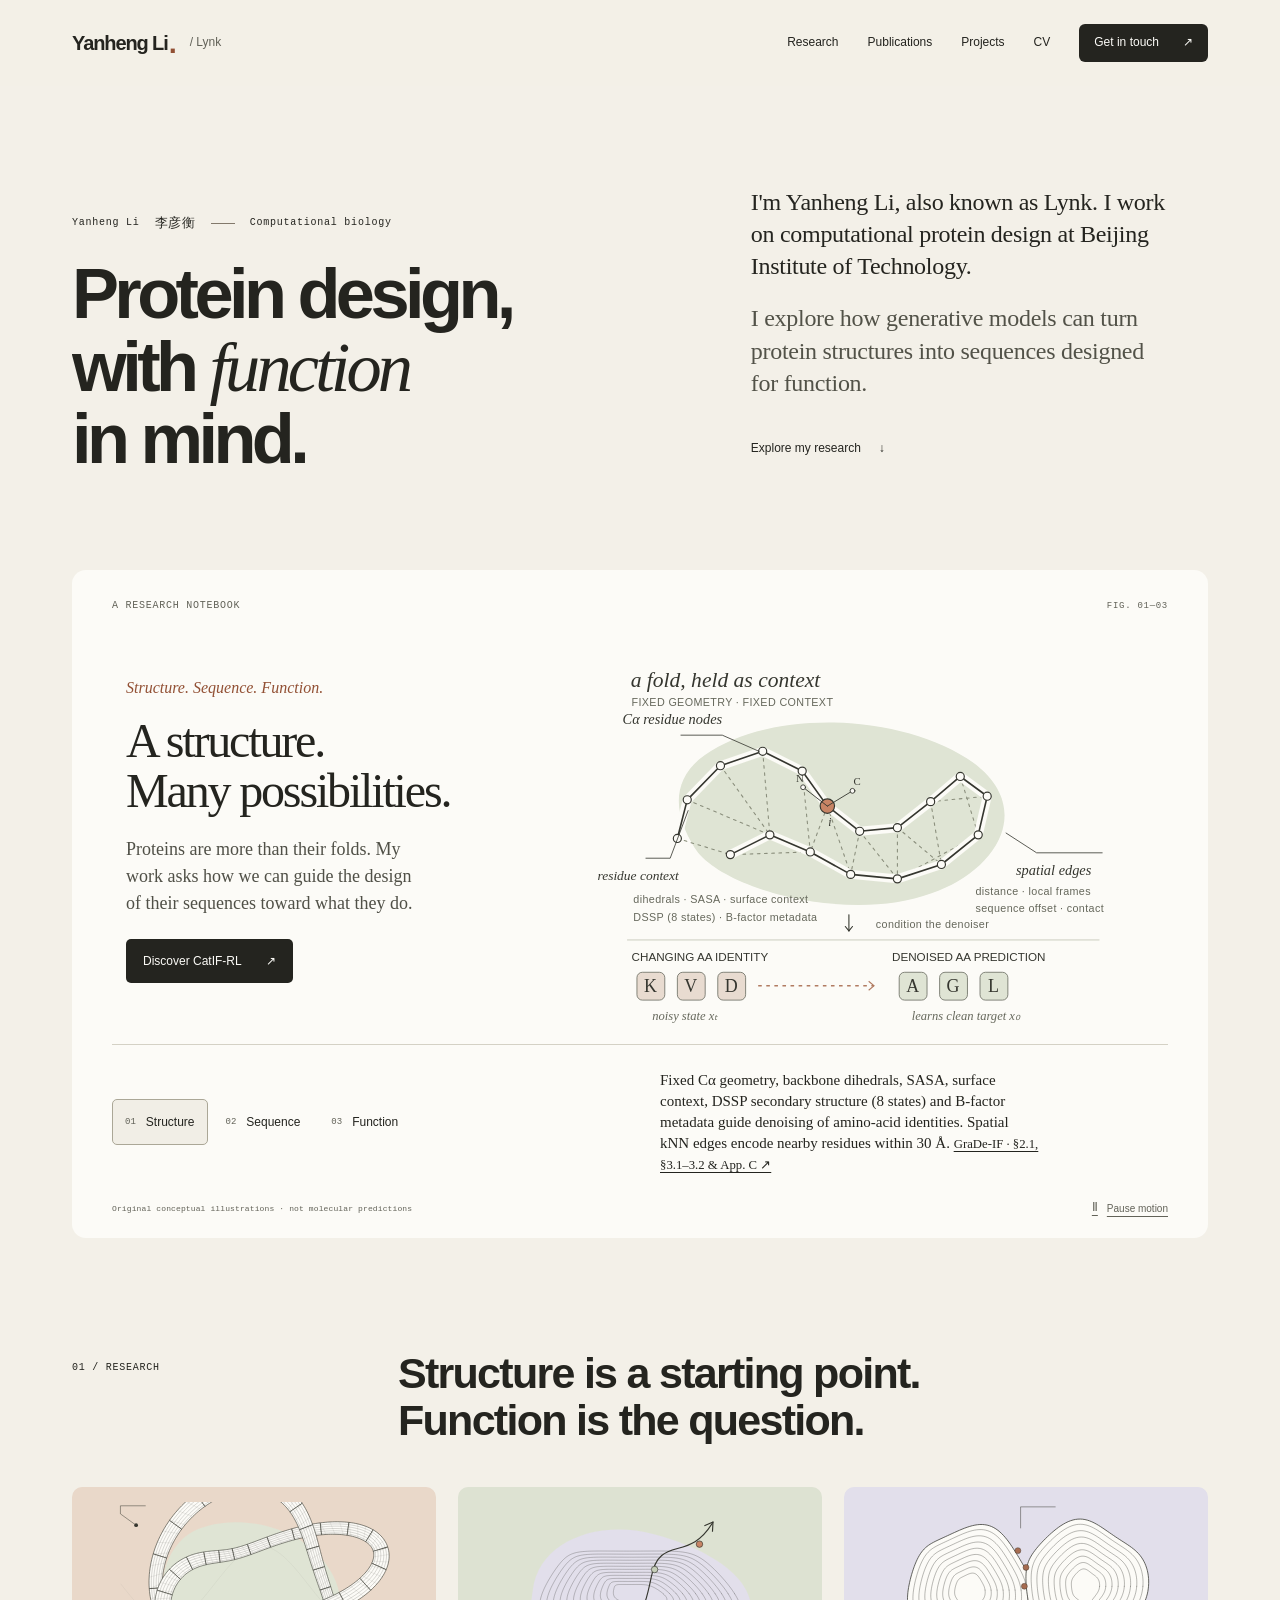
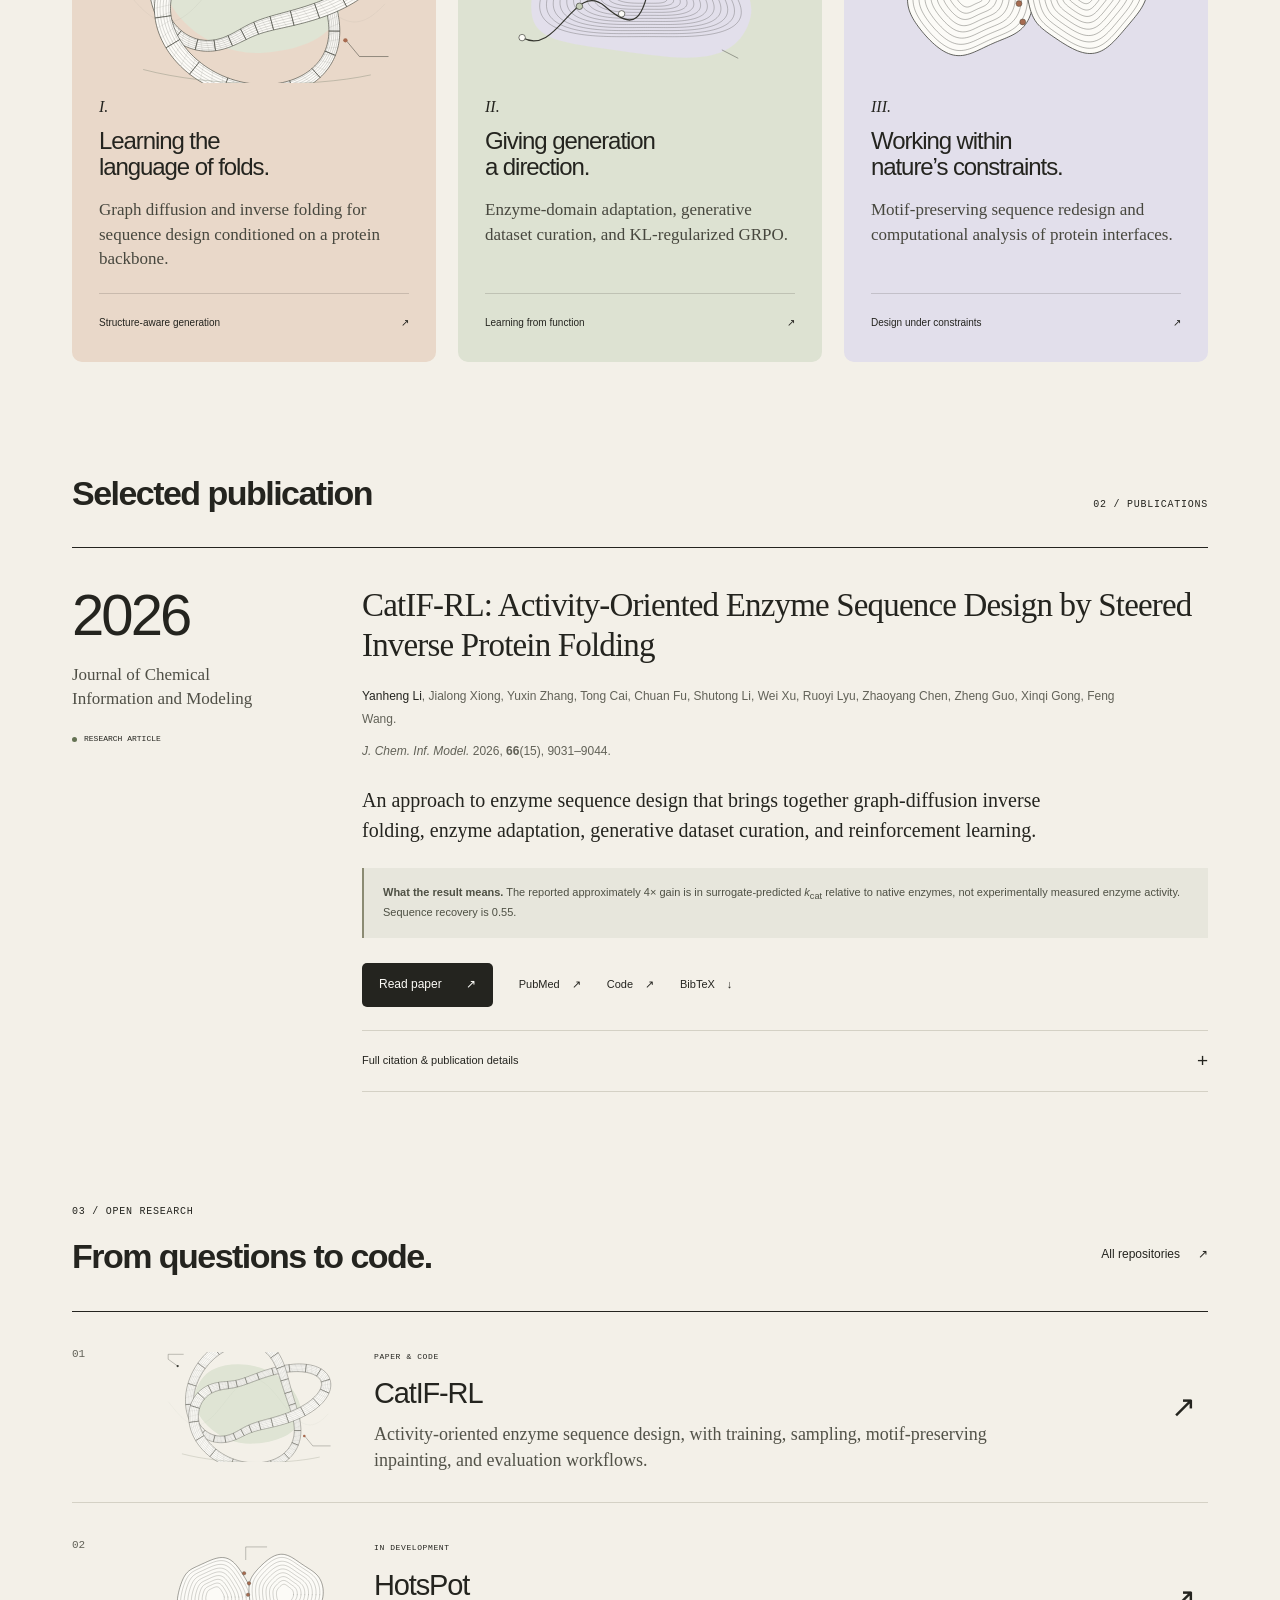
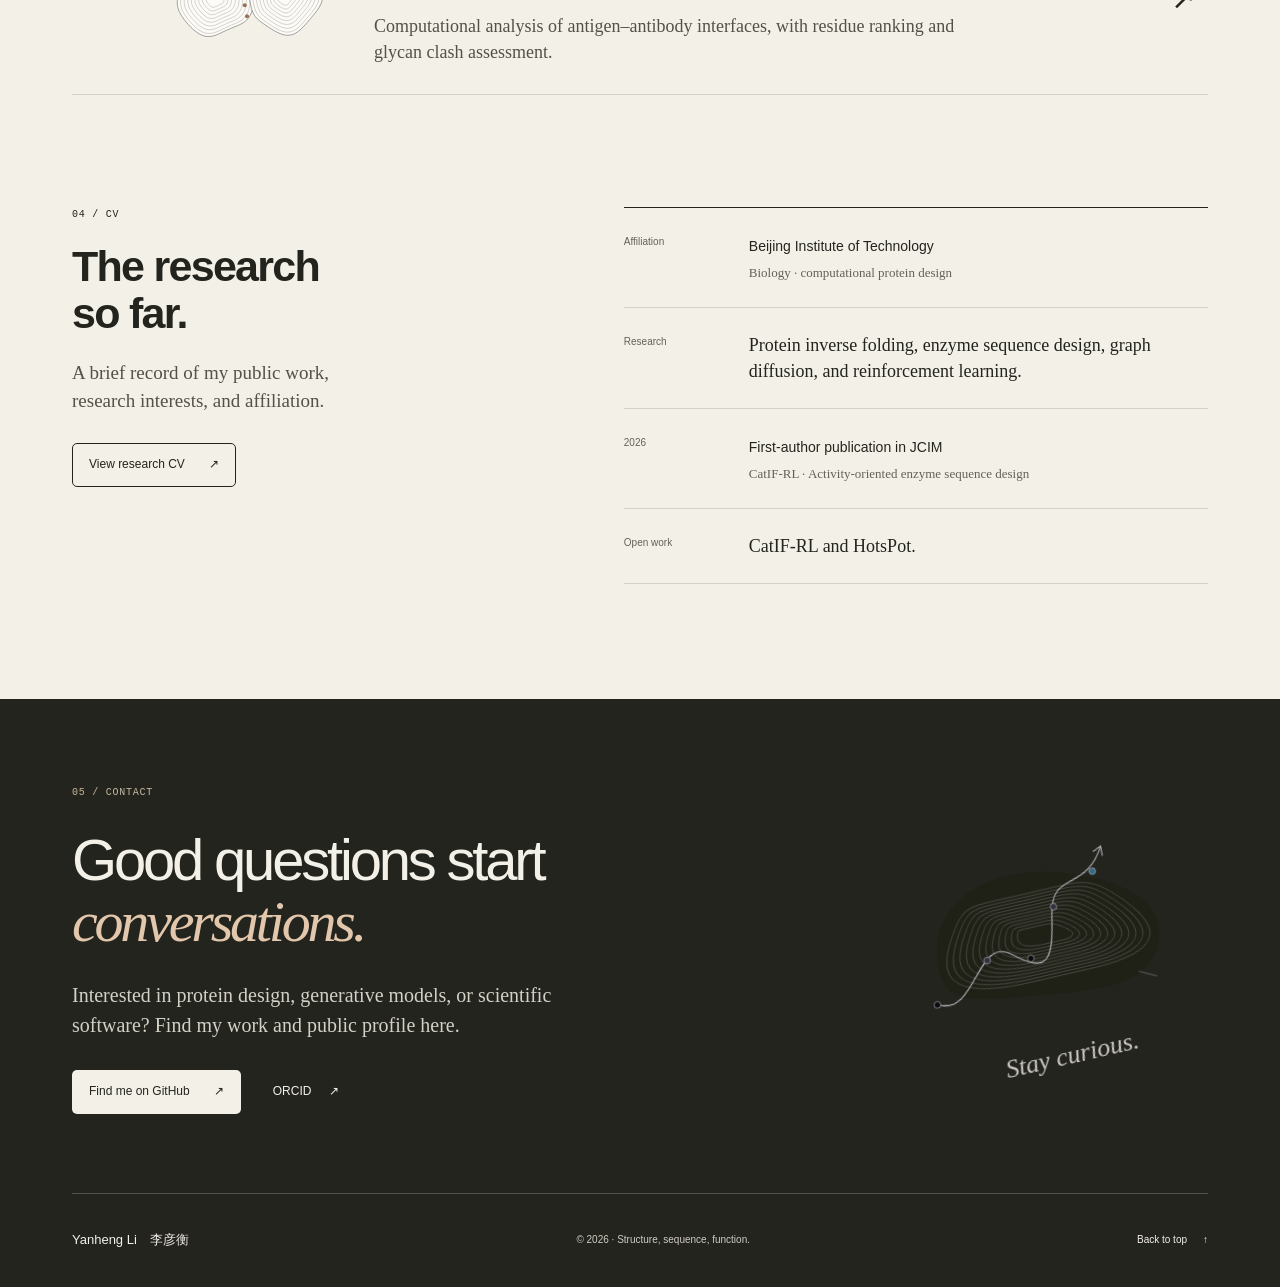
==== commit 7b53cbac: "Clarify backbone conditioning in first research illustration" ====
--- a/index.html
+++ b/index.html
@@ -24,14 +24,96 @@
       <div class="feature-meta"><span class="eyebrow">A RESEARCH NOTEBOOK</span><span class="figure-number">FIG. 01—03</span></div>
       <div class="feature-main"><div class="feature-copy"><p class="feature-kicker">Structure. Sequence. Function.</p><h2 id="feature-title">A structure.<br>Many possibilities.</h2><p>Proteins are more than their folds. My work asks how we can guide the design of their sequences toward what they do.</p><a class="button button-dark" href="#publications">Discover CatIF-RL <span class="link-arrow" aria-hidden="true">↗</span></a></div><div class="science-art" aria-hidden="true"><div class="art-parallax"><div class="art-drift">
       <!-- ORIGINAL_SCIENCE_ART_BEGIN -->
-<svg xmlns="http://www.w3.org/2000/svg" viewBox="0 0 680 460" fill="none"><g class="art-view is-active" data-art="structure"><path d="M228 129C307 91 437 119 484 207C531 295 465 346 358 354C251 362 157 267 175 201C182 172 201 143 228 129Z" fill="#dfe4d4"/><path d="M94.00,227.00 L96.50,230.18 L99.00,233.35 L101.50,236.52 L104.00,239.66 L106.50,242.77 L109.00,245.86 L111.50,248.90 L114.00,251.90 L116.50,254.84 L119.00,257.73 L121.50,260.56 L124.00,263.32 L126.50,266.00 L129.00,268.60 L131.50,271.11 L134.00,273.54 L136.50,275.87 L139.00,278.09 L141.50,280.21 L144.00,282.23 L146.50,284.12 L149.00,285.90 L151.50,287.56 L154.00,289.09 L156.50,290.50 L159.00,291.77 L161.50,292.91 L164.00,293.91 L166.50,294.78 L169.00,295.50 L171.50,296.09 L174.00,296.53 L176.50,296.82 L179.00,296.98 L181.50,296.99 L184.00,296.85 L186.50,296.57 L189.00,296.14 L191.50,295.58 L194.00,294.87 L196.50,294.02 L199.00,293.03 L201.50,291.91 L204.00,290.65 L206.50,289.26 L209.00,287.74 L211.50,286.10 L214.00,284.33 L216.50,282.45 L219.00,280.45 L221.50,278.34 L224.00,276.13 L226.50,273.81 L229.00,271.40 L231.50,268.89 L234.00,266.30 L236.50,263.63 L239.00,260.88 L241.50,258.06 L244.00,255.18 L246.50,252.24 L249.00,249.25 L251.50,246.21 L254.00,243.13 L256.50,240.02 L259.00,236.88 L261.50,233.72 L264.00,230.55 L266.50,227.37 L269.00,224.18 L271.50,221.01 L274.00,217.85 L276.50,214.70 L279.00,211.58 L281.50,208.50 L284.00,205.45 L286.50,202.45 L289.00,199.49 L291.50,196.60 L294.00,193.76 L296.50,191.00 L299.00,188.31 L301.50,185.70 L304.00,183.17 L306.50,180.74 L309.00,178.40 L311.50,176.16 L314.00,174.02 L316.50,172.00 L319.00,170.09 L321.50,168.30 L324.00,166.62 L326.50,165.08 L329.00,163.66 L331.50,162.37 L334.00,161.21 L336.50,160.20 L339.00,159.31 L341.50,158.57 L344.00,157.97 L346.50,157.52 L349.00,157.20 L351.50,157.03 L354.00,157.01 L356.50,157.13 L359.00,157.39 L361.50,157.80 L364.00,158.35 L366.50,159.04 L369.00,159.88 L371.50,160.85 L374.00,161.96 L376.50,163.20 L379.00,164.57 L381.50,166.08 L384.00,167.70 L386.50,169.46 L389.00,171.33 L391.50,173.31 L394.00,175.41 L396.50,177.61 L399.00,179.92 L401.50,182.32 L404.00,184.81 L406.50,187.40 L409.00,190.06 L411.50,192.80 L414.00,195.61 L416.50,198.49 L419.00,201.42 L421.50,204.41 L424.00,207.44 L426.50,210.52 L429.00,213.62 L431.50,216.76 L434.00,219.92 L436.50,223.09 L439.00,226.27 L441.50,229.45 L444.00,232.63 L446.50,235.79 L449.00,238.94 L451.50,242.06 L454.00,245.15 L456.50,248.20 L459.00,251.21 L461.50,254.17 L464.00,257.07 L466.50,259.92 L469.00,262.69 L471.50,265.39 L474.00,268.01 L476.50,270.54 L479.00,272.99 L481.50,275.34 L484.00,277.59 L486.50,279.74 L489.00,281.77 L491.50,283.70 L494.00,285.50 L496.50,287.19 L499.00,288.75 L501.50,290.19 L504.00,291.49 L506.50,292.66 L509.00,293.69 L511.50,294.59 L514.00,295.35 L516.50,295.97 L519.00,296.44 L521.50,296.77 L524.00,296.96 L526.50,297.00 L529.00,296.89 L531.50,296.65 L534.00,296.26 L536.50,295.72 L539.00,295.04 L541.50,294.23 L544.00,293.27 L546.50,292.18 L549.00,290.95 L551.50,289.59 L554.00,288.10 L556.50,286.49 L559.00,284.75 L561.50,282.89 L564.00,280.92 L566.50,278.84 L569.00,276.65 L571.50,274.35 L574.00,271.96 L576.50,269.48 L579.00,266.91 L581.50,264.25" fill="none" stroke="#9a9d8f" stroke-width="0.6" stroke-linecap="round" stroke-linejoin="round" opacity=".35"/><path d="M363.87,139.88 L367.35,138.60 L370.89,137.32 L374.50,136.02 L378.17,134.72 L381.92,133.43 L385.72,132.13 L389.59,130.84 L393.53,129.56 L397.52,128.30 L401.57,127.05 L405.67,125.83 L409.83,124.63 L415.30,144.77 L411.32,145.83 L407.38,146.92 L403.48,148.04 L399.63,149.18 L395.83,150.34 L392.08,151.52 L388.38,152.71 L384.74,153.92 L381.16,155.13 L377.63,156.34 L374.16,157.56 L370.75,158.77 Z" fill="#fcfbf7" stroke="#35362f" stroke-width="1.1" stroke-linejoin="round"/><path d="M365.08,143.18 L368.54,141.92 L372.07,140.65 L375.66,139.37 L379.32,138.08 L383.05,136.80 L386.83,135.52 L390.68,134.25 L394.59,133.00 L398.56,131.75 L402.58,130.53 L406.66,129.33 L410.79,128.15" fill="none" stroke="#35362f" stroke-width="0.47" stroke-linecap="round" stroke-linejoin="round" opacity=".72"/><path d="M366.28,146.49 L369.73,145.24 L373.25,143.98 L376.83,142.71 L380.47,141.44 L384.18,140.18 L387.95,138.92 L391.78,137.67 L395.66,136.43 L399.60,135.21 L403.60,134.01 L407.65,132.83 L411.75,131.68" fill="none" stroke="#35362f" stroke-width="0.47" stroke-linecap="round" stroke-linejoin="round" opacity=".72"/><path d="M367.59,150.08 L371.02,148.84 L374.53,147.59 L378.09,146.34 L381.72,145.09 L385.41,143.84 L389.15,142.60 L392.96,141.37 L396.82,140.15 L400.74,138.96 L404.70,137.78 L408.72,136.63 L412.79,135.51" fill="none" stroke="#35362f" stroke-width="0.47" stroke-linecap="round" stroke-linejoin="round" opacity=".72"/><path d="M368.82,153.48 L372.25,152.25 L375.74,151.02 L379.29,149.78 L382.90,148.54 L386.57,147.31 L390.30,146.09 L394.08,144.88 L397.92,143.69 L401.81,142.51 L405.75,141.36 L409.74,140.23 L413.77,139.13" fill="none" stroke="#35362f" stroke-width="0.47" stroke-linecap="round" stroke-linejoin="round" opacity=".72"/><path d="M369.99,156.70 L373.41,155.47 L376.89,154.25 L380.42,153.03 L384.02,151.80 L387.67,150.59 L391.38,149.39 L395.14,148.19 L398.96,147.02 L402.82,145.86 L406.74,144.73 L410.70,143.63 L414.70,142.56" fill="none" stroke="#35362f" stroke-width="0.47" stroke-linecap="round" stroke-linejoin="round" opacity=".72"/><path d="M364.01,140.26 L377.49,155.96" fill="none" stroke="#35362f" stroke-width="0.4" stroke-linecap="round" stroke-linejoin="round" opacity=".38"/><path d="M378.30,135.11 L391.95,151.13" fill="none" stroke="#35362f" stroke-width="0.4" stroke-linecap="round" stroke-linejoin="round" opacity=".38"/><path d="M393.65,129.96 L407.26,146.52" fill="none" stroke="#35362f" stroke-width="0.4" stroke-linecap="round" stroke-linejoin="round" opacity=".38"/><path d="M409.83,124.63 L414.04,123.46 L418.29,122.32 L422.59,121.22 L426.92,120.16 L431.29,119.15 L435.70,118.18 L440.13,117.27 L444.59,116.41 L449.07,115.61 L453.57,114.87 L458.08,114.20 L462.59,113.59 L465.04,135.72 L460.86,136.15 L456.66,136.65 L452.47,137.21 L448.27,137.84 L444.08,138.53 L439.90,139.27 L435.74,140.07 L431.60,140.92 L427.48,141.82 L423.39,142.76 L419.33,143.75 L415.30,144.77 Z" fill="#fcfbf7" stroke="#35362f" stroke-width="1.1" stroke-linejoin="round"/><path d="M410.79,128.15 L414.96,127.01 L419.18,125.90 L423.44,124.83 L427.74,123.80 L432.07,122.81 L436.44,121.87 L440.83,120.99 L445.24,120.16 L449.67,119.39 L454.11,118.68 L458.56,118.04 L463.02,117.46" fill="none" stroke="#35362f" stroke-width="0.47" stroke-linecap="round" stroke-linejoin="round" opacity=".72"/><path d="M411.75,131.68 L415.89,130.56 L420.07,129.48 L424.30,128.43 L428.56,127.43 L432.85,126.47 L437.17,125.56 L441.52,124.71 L445.88,123.91 L450.26,123.17 L454.65,122.49 L459.05,121.88 L463.45,121.34" fill="none" stroke="#35362f" stroke-width="0.47" stroke-linecap="round" stroke-linejoin="round" opacity=".72"/><path d="M412.79,135.51 L416.89,134.42 L421.04,133.36 L425.23,132.34 L429.45,131.37 L433.70,130.45 L437.97,129.57 L442.27,128.75 L446.58,127.98 L450.91,127.27 L455.24,126.63 L459.58,126.05 L463.91,125.54" fill="none" stroke="#35362f" stroke-width="0.47" stroke-linecap="round" stroke-linejoin="round" opacity=".72"/><path d="M413.77,139.13 L417.85,138.07 L421.96,137.04 L426.11,136.05 L430.29,135.11 L434.50,134.21 L438.73,133.37 L442.98,132.57 L447.24,131.84 L451.52,131.16 L455.80,130.55 L460.08,130.00 L464.35,129.53" fill="none" stroke="#35362f" stroke-width="0.47" stroke-linecap="round" stroke-linejoin="round" opacity=".72"/><path d="M414.70,142.56 L418.75,141.52 L422.83,140.51 L426.94,139.55 L431.08,138.64 L435.25,137.77 L439.44,136.95 L443.65,136.19 L447.87,135.48 L452.09,134.84 L456.32,134.25 L460.55,133.74 L464.77,133.29" fill="none" stroke="#35362f" stroke-width="0.47" stroke-linecap="round" stroke-linejoin="round" opacity=".72"/><path d="M409.94,125.03 L423.29,142.35" fill="none" stroke="#35362f" stroke-width="0.4" stroke-linecap="round" stroke-linejoin="round" opacity=".38"/><path d="M427.02,120.58 L439.82,138.85" fill="none" stroke="#35362f" stroke-width="0.4" stroke-linecap="round" stroke-linejoin="round" opacity=".38"/><path d="M444.67,116.84 L456.60,136.21" fill="none" stroke="#35362f" stroke-width="0.4" stroke-linecap="round" stroke-linejoin="round" opacity=".38"/><path d="M327.55,153.30 L330.22,152.37 L332.94,151.39 L335.73,150.38 L338.59,149.33 L341.51,148.25 L344.50,147.13 L347.56,145.98 L350.68,144.81 L353.88,143.61 L357.14,142.38 L360.47,141.14 L363.87,139.88 L370.75,158.77 L367.40,159.98 L364.10,161.19 L360.87,162.38 L357.69,163.55 L354.57,164.72 L351.51,165.86 L348.50,166.99 L345.55,168.09 L342.65,169.17 L339.80,170.22 L336.99,171.24 L334.24,172.24 Z" fill="#fcfbf7" stroke="#35362f" stroke-width="1.1" stroke-linejoin="round"/><path d="M328.72,156.62 L331.40,155.67 L334.14,154.69 L336.94,153.67 L339.81,152.61 L342.74,151.53 L345.73,150.41 L348.78,149.26 L351.91,148.09 L355.10,146.89 L358.36,145.67 L361.68,144.44 L365.08,143.18" fill="none" stroke="#35362f" stroke-width="0.47" stroke-linecap="round" stroke-linejoin="round" opacity=".72"/><path d="M329.89,159.93 L332.59,158.97 L335.34,157.98 L338.15,156.95 L341.03,155.90 L343.96,154.81 L346.95,153.69 L350.01,152.54 L353.13,151.37 L356.32,150.18 L359.58,148.96 L362.90,147.73 L366.28,146.49" fill="none" stroke="#35362f" stroke-width="0.47" stroke-linecap="round" stroke-linejoin="round" opacity=".72"/><path d="M331.16,163.53 L333.88,162.56 L336.64,161.56 L339.47,160.52 L342.35,159.46 L345.29,158.37 L348.28,157.24 L351.34,156.10 L354.47,154.93 L357.65,153.74 L360.90,152.54 L364.21,151.31 L367.59,150.08" fill="none" stroke="#35362f" stroke-width="0.47" stroke-linecap="round" stroke-linejoin="round" opacity=".72"/><path d="M332.37,166.94 L335.10,165.96 L337.88,164.95 L340.71,163.91 L343.60,162.84 L346.54,161.74 L349.55,160.62 L352.61,159.47 L355.73,158.31 L358.91,157.12 L362.15,155.92 L365.46,154.71 L368.82,153.48" fill="none" stroke="#35362f" stroke-width="0.47" stroke-linecap="round" stroke-linejoin="round" opacity=".72"/><path d="M333.50,170.16 L336.25,169.17 L339.04,168.15 L341.89,167.10 L344.78,166.03 L347.73,164.92 L350.74,163.80 L353.80,162.66 L356.92,161.49 L360.10,160.31 L363.34,159.12 L366.63,157.91 L369.99,156.70" fill="none" stroke="#35362f" stroke-width="0.47" stroke-linecap="round" stroke-linejoin="round" opacity=".72"/><path d="M327.68,153.68 L339.66,169.84" fill="none" stroke="#35362f" stroke-width="0.4" stroke-linecap="round" stroke-linejoin="round" opacity=".38"/><path d="M338.73,149.70 L351.37,165.49" fill="none" stroke="#35362f" stroke-width="0.4" stroke-linecap="round" stroke-linejoin="round" opacity=".38"/><path d="M350.82,145.18 L363.96,160.81" fill="none" stroke="#35362f" stroke-width="0.4" stroke-linecap="round" stroke-linejoin="round" opacity=".38"/><path d="M153.59,171.12 L155.26,165.71 L157.10,160.31 L159.10,154.94 L161.25,149.60 L163.56,144.31 L166.02,139.06 L168.64,133.86 L171.40,128.72 L174.30,123.65 L177.35,118.66 L180.53,113.74 L183.84,108.90 L206.39,125.20 L203.39,129.35 L200.50,133.58 L197.72,137.88 L195.06,142.25 L192.53,146.68 L190.12,151.16 L187.84,155.68 L185.69,160.25 L183.67,164.85 L181.80,169.49 L180.05,174.14 L178.45,178.81 Z" fill="#fcfbf7" stroke="#35362f" stroke-width="1.1" stroke-linejoin="round"/><path d="M157.94,172.47 L159.60,167.18 L161.42,161.91 L163.40,156.67 L165.53,151.47 L167.81,146.30 L170.24,141.17 L172.82,136.10 L175.54,131.09 L178.40,126.14 L181.40,121.27 L184.53,116.47 L187.79,111.75" fill="none" stroke="#35362f" stroke-width="0.47" stroke-linecap="round" stroke-linejoin="round" opacity=".72"/><path d="M162.29,173.82 L163.94,168.66 L165.74,163.52 L167.70,158.41 L169.80,153.33 L172.06,148.29 L174.46,143.29 L177.00,138.35 L179.68,133.46 L182.50,128.64 L185.45,123.88 L188.53,119.20 L191.74,114.60" fill="none" stroke="#35362f" stroke-width="0.47" stroke-linecap="round" stroke-linejoin="round" opacity=".72"/><path d="M167.01,175.28 L168.65,170.26 L170.44,165.26 L172.37,160.29 L174.45,155.35 L176.67,150.45 L179.04,145.59 L181.54,140.78 L184.18,136.03 L186.95,131.34 L189.85,126.72 L192.87,122.17 L196.02,117.70" fill="none" stroke="#35362f" stroke-width="0.47" stroke-linecap="round" stroke-linejoin="round" opacity=".72"/><path d="M171.49,176.66 L173.11,171.78 L174.88,166.92 L176.79,162.08 L178.85,157.27 L181.04,152.50 L183.37,147.77 L185.84,143.09 L188.44,138.46 L191.16,133.90 L194.02,129.40 L196.99,124.98 L200.08,120.63" fill="none" stroke="#35362f" stroke-width="0.47" stroke-linecap="round" stroke-linejoin="round" opacity=".72"/><path d="M175.72,177.97 L177.33,173.21 L179.08,168.48 L180.97,163.76 L183.00,159.08 L185.17,154.43 L187.47,149.83 L189.90,145.27 L192.46,140.76 L195.15,136.32 L197.95,131.94 L200.88,127.63 L203.91,123.40" fill="none" stroke="#35362f" stroke-width="0.47" stroke-linecap="round" stroke-linejoin="round" opacity=".72"/><path d="M154.08,171.28 L181.30,169.30" fill="none" stroke="#35362f" stroke-width="0.4" stroke-linecap="round" stroke-linejoin="round" opacity=".38"/><path d="M161.74,149.81 L189.64,150.91" fill="none" stroke="#35362f" stroke-width="0.4" stroke-linecap="round" stroke-linejoin="round" opacity=".38"/><path d="M171.87,129.00 L200.04,133.28" fill="none" stroke="#35362f" stroke-width="0.4" stroke-linecap="round" stroke-linejoin="round" opacity=".38"/><path d="M183.84,108.90 L187.29,104.15 L190.85,99.50 L194.54,94.95 L198.34,90.51 L202.26,86.18 L206.28,81.96 L210.40,77.87 L214.61,73.90 L218.91,70.06 L223.30,66.35 L227.77,62.79 L232.31,59.36 L249.37,83.04 L245.42,85.92 L241.51,88.92 L237.66,92.05 L233.87,95.30 L230.15,98.67 L226.50,102.15 L222.92,105.74 L219.43,109.44 L216.03,113.24 L212.72,117.14 L209.50,121.12 L206.39,125.20 Z" fill="#fcfbf7" stroke="#35362f" stroke-width="1.1" stroke-linejoin="round"/><path d="M187.79,111.75 L191.17,107.12 L194.68,102.59 L198.30,98.15 L202.03,93.82 L205.87,89.60 L209.81,85.49 L213.85,81.51 L217.98,77.64 L222.19,73.91 L226.49,70.30 L230.86,66.83 L235.29,63.51" fill="none" stroke="#35362f" stroke-width="0.47" stroke-linecap="round" stroke-linejoin="round" opacity=".72"/><path d="M191.74,114.60 L195.06,110.09 L198.51,105.67 L202.06,101.35 L205.72,97.13 L209.49,93.02 L213.35,89.03 L217.31,85.15 L221.35,81.39 L225.47,77.75 L229.67,74.25 L233.94,70.88 L238.28,67.65" fill="none" stroke="#35362f" stroke-width="0.47" stroke-linecap="round" stroke-linejoin="round" opacity=".72"/><path d="M196.02,117.70 L199.28,113.32 L202.66,109.02 L206.14,104.83 L209.73,100.73 L213.42,96.74 L217.19,92.86 L221.06,89.10 L225.01,85.45 L229.04,81.93 L233.13,78.54 L237.30,75.28 L241.52,72.15" fill="none" stroke="#35362f" stroke-width="0.47" stroke-linecap="round" stroke-linejoin="round" opacity=".72"/><path d="M200.08,120.63 L203.28,116.37 L206.59,112.20 L210.01,108.12 L213.53,104.14 L217.14,100.26 L220.83,96.50 L224.62,92.84 L228.48,89.31 L232.41,85.89 L236.41,82.60 L240.48,79.44 L244.59,76.41" fill="none" stroke="#35362f" stroke-width="0.47" stroke-linecap="round" stroke-linejoin="round" opacity=".72"/><path d="M203.91,123.40 L207.06,119.26 L210.31,115.20 L213.66,111.23 L217.11,107.36 L220.65,103.59 L224.27,99.93 L227.97,96.38 L231.75,92.95 L235.60,89.63 L239.51,86.44 L243.48,83.37 L247.50,80.44" fill="none" stroke="#35362f" stroke-width="0.47" stroke-linecap="round" stroke-linejoin="round" opacity=".72"/><path d="M184.29,109.23 L212.28,116.78" fill="none" stroke="#35362f" stroke-width="0.4" stroke-linecap="round" stroke-linejoin="round" opacity=".38"/><path d="M198.77,90.89 L226.09,101.75" fill="none" stroke="#35362f" stroke-width="0.4" stroke-linecap="round" stroke-linejoin="round" opacity=".38"/><path d="M214.99,74.32 L241.15,88.47" fill="none" stroke="#35362f" stroke-width="0.4" stroke-linecap="round" stroke-linejoin="round" opacity=".38"/><path d="M462.59,113.59 L467.11,113.06 L471.62,112.60 L476.13,112.22 L480.62,111.92 L485.10,111.71 L489.55,111.58 L493.98,111.54 L498.37,111.59 L502.73,111.73 L507.05,111.97 L511.32,112.31 L515.53,112.74 L512.30,136.60 L508.70,136.08 L505.02,135.64 L501.27,135.29 L497.44,135.01 L493.55,134.82 L489.60,134.72 L485.60,134.69 L481.55,134.74 L477.47,134.87 L473.35,135.08 L469.20,135.37 L465.04,135.72 Z" fill="#fcfbf7" stroke="#35362f" stroke-width="1.1" stroke-linejoin="round"/><path d="M463.02,117.46 L467.47,116.96 L471.92,116.54 L476.36,116.19 L480.78,115.92 L485.19,115.73 L489.56,115.63 L493.90,115.61 L498.21,115.69 L502.48,115.85 L506.69,116.11 L510.86,116.47 L514.97,116.92" fill="none" stroke="#35362f" stroke-width="0.47" stroke-linecap="round" stroke-linejoin="round" opacity=".72"/><path d="M463.45,121.34 L467.84,120.87 L472.23,120.47 L476.60,120.15 L480.95,119.91 L485.27,119.75 L489.57,119.68 L493.83,119.69 L498.05,119.79 L502.22,119.98 L506.34,120.26 L510.40,120.63 L514.40,121.09" fill="none" stroke="#35362f" stroke-width="0.47" stroke-linecap="round" stroke-linejoin="round" opacity=".72"/><path d="M463.91,125.54 L468.24,125.11 L472.55,124.74 L476.85,124.45 L481.12,124.25 L485.37,124.12 L489.58,124.07 L493.75,124.11 L497.87,124.24 L501.94,124.45 L505.96,124.75 L509.91,125.14 L513.79,125.63" fill="none" stroke="#35362f" stroke-width="0.47" stroke-linecap="round" stroke-linejoin="round" opacity=".72"/><path d="M464.35,129.53 L468.62,129.12 L472.87,128.79 L477.09,128.53 L481.29,128.35 L485.46,128.25 L489.59,128.24 L493.67,128.30 L497.70,128.45 L501.68,128.69 L505.59,129.01 L509.44,129.42 L513.20,129.92" fill="none" stroke="#35362f" stroke-width="0.47" stroke-linecap="round" stroke-linejoin="round" opacity=".72"/><path d="M464.77,133.29 L468.97,132.91 L473.16,132.61 L477.32,132.38 L481.45,132.23 L485.54,132.16 L489.60,132.17 L493.60,132.26 L497.54,132.44 L501.43,132.70 L505.25,133.04 L508.99,133.47 L512.65,133.98" fill="none" stroke="#35362f" stroke-width="0.47" stroke-linecap="round" stroke-linejoin="round" opacity=".72"/><path d="M462.64,114.03 L473.32,134.63" fill="none" stroke="#35362f" stroke-width="0.4" stroke-linecap="round" stroke-linejoin="round" opacity=".38"/><path d="M480.64,112.38 L489.60,134.25" fill="none" stroke="#35362f" stroke-width="0.4" stroke-linecap="round" stroke-linejoin="round" opacity=".38"/><path d="M498.36,112.06 L505.07,135.17" fill="none" stroke="#35362f" stroke-width="0.4" stroke-linecap="round" stroke-linejoin="round" opacity=".38"/><path d="M146.31,235.35 L146.02,230.19 L145.88,224.98 L145.91,219.72 L146.11,214.41 L146.46,209.07 L146.98,203.69 L147.67,198.29 L148.52,192.87 L149.54,187.43 L150.73,181.99 L152.07,176.56 L153.59,171.12 L178.45,178.81 L176.99,183.50 L175.68,188.19 L174.50,192.87 L173.47,197.55 L172.58,202.21 L171.84,206.86 L171.24,211.48 L170.78,216.06 L170.46,220.62 L170.29,225.12 L170.25,229.58 L170.35,233.99 Z" fill="#fcfbf7" stroke="#35362f" stroke-width="1.1" stroke-linejoin="round"/><path d="M150.52,235.11 L150.26,230.09 L150.15,225.01 L150.21,219.88 L150.42,214.70 L150.80,209.49 L151.33,204.25 L152.03,198.98 L152.89,193.69 L153.91,188.39 L155.09,183.08 L156.44,177.77 L157.94,172.47" fill="none" stroke="#35362f" stroke-width="0.47" stroke-linecap="round" stroke-linejoin="round" opacity=".72"/><path d="M154.72,234.87 L154.50,229.98 L154.42,225.03 L154.51,220.03 L154.74,214.99 L155.13,209.91 L155.68,204.80 L156.39,199.66 L157.25,194.51 L158.28,189.34 L159.46,184.16 L160.80,178.99 L162.29,173.82" fill="none" stroke="#35362f" stroke-width="0.47" stroke-linecap="round" stroke-linejoin="round" opacity=".72"/><path d="M159.29,234.61 L159.10,229.86 L159.06,225.06 L159.17,220.20 L159.43,215.31 L159.84,210.37 L160.41,205.40 L161.12,200.41 L161.99,195.40 L163.02,190.37 L164.20,185.34 L165.53,180.30 L167.01,175.28" fill="none" stroke="#35362f" stroke-width="0.47" stroke-linecap="round" stroke-linejoin="round" opacity=".72"/><path d="M163.62,234.37 L163.46,229.75 L163.45,225.08 L163.59,220.36 L163.87,215.60 L164.30,210.80 L164.88,205.97 L165.61,201.12 L166.48,196.24 L167.51,191.35 L168.69,186.45 L170.02,181.55 L171.49,176.66" fill="none" stroke="#35362f" stroke-width="0.47" stroke-linecap="round" stroke-linejoin="round" opacity=".72"/><path d="M167.70,234.14 L167.58,229.65 L167.60,225.11 L167.76,220.52 L168.06,215.88 L168.51,211.21 L169.10,206.51 L169.84,201.78 L170.73,197.03 L171.76,192.27 L172.93,187.50 L174.25,182.73 L175.72,177.97" fill="none" stroke="#35362f" stroke-width="0.47" stroke-linecap="round" stroke-linejoin="round" opacity=".72"/><path d="M146.79,235.32 L169.80,225.12" fill="none" stroke="#35362f" stroke-width="0.4" stroke-linecap="round" stroke-linejoin="round" opacity=".38"/><path d="M146.60,214.45 L171.34,206.80" fill="none" stroke="#35362f" stroke-width="0.4" stroke-linecap="round" stroke-linejoin="round" opacity=".38"/><path d="M149.02,192.96 L175.18,188.06" fill="none" stroke="#35362f" stroke-width="0.4" stroke-linecap="round" stroke-linejoin="round" opacity=".38"/><path d="M232.31,59.36 L236.91,56.08 L241.58,52.96 L246.30,49.98 L251.07,47.16 L255.89,44.49 L260.74,41.99 L265.63,39.65 L270.54,37.47 L275.47,35.46 L280.42,33.61 L285.38,31.94 L290.33,30.44 L298.49,59.22 L294.41,60.42 L290.30,61.77 L286.19,63.27 L282.06,64.90 L277.93,66.68 L273.80,68.60 L269.67,70.66 L265.56,72.86 L261.47,75.20 L257.41,77.68 L253.37,80.29 L249.37,83.04 Z" fill="#fcfbf7" stroke="#35362f" stroke-width="1.1" stroke-linejoin="round"/><path d="M235.29,63.51 L239.79,60.32 L244.35,57.28 L248.96,54.39 L253.61,51.66 L258.30,49.07 L263.03,46.65 L267.78,44.38 L272.56,42.27 L277.35,40.32 L282.15,38.54 L286.96,36.92 L291.76,35.47" fill="none" stroke="#35362f" stroke-width="0.47" stroke-linecap="round" stroke-linejoin="round" opacity=".72"/><path d="M238.28,67.65 L242.67,64.56 L247.12,61.61 L251.61,58.81 L256.15,56.15 L260.71,53.65 L265.31,51.30 L269.93,49.11 L274.57,47.07 L279.22,45.19 L283.88,43.47 L288.54,41.91 L293.19,40.51" fill="none" stroke="#35362f" stroke-width="0.47" stroke-linecap="round" stroke-linejoin="round" opacity=".72"/><path d="M241.52,72.15 L245.80,69.16 L250.13,66.31 L254.49,63.60 L258.90,61.04 L263.33,58.62 L267.79,56.36 L272.27,54.24 L276.76,52.28 L281.26,50.47 L285.76,48.82 L290.25,47.32 L294.74,45.98" fill="none" stroke="#35362f" stroke-width="0.47" stroke-linecap="round" stroke-linejoin="round" opacity=".72"/><path d="M244.59,76.41 L248.76,73.52 L252.97,70.76 L257.22,68.14 L261.51,65.66 L265.82,63.33 L270.14,61.15 L274.49,59.11 L278.84,57.22 L283.19,55.48 L287.54,53.89 L291.88,52.45 L296.20,51.16" fill="none" stroke="#35362f" stroke-width="0.47" stroke-linecap="round" stroke-linejoin="round" opacity=".72"/><path d="M247.50,80.44 L251.56,77.63 L255.67,74.96 L259.80,72.43 L263.97,70.03 L268.16,67.78 L272.36,65.67 L276.58,63.71 L280.79,61.88 L285.01,60.21 L289.22,58.68 L293.41,57.29 L297.59,56.05" fill="none" stroke="#35362f" stroke-width="0.47" stroke-linecap="round" stroke-linejoin="round" opacity=".72"/><path d="M232.65,59.84 L257.09,77.19" fill="none" stroke="#35362f" stroke-width="0.4" stroke-linecap="round" stroke-linejoin="round" opacity=".38"/><path d="M251.36,47.67 L273.54,68.07" fill="none" stroke="#35362f" stroke-width="0.4" stroke-linecap="round" stroke-linejoin="round" opacity=".38"/><path d="M270.77,38.02 L290.11,61.21" fill="none" stroke="#35362f" stroke-width="0.4" stroke-linecap="round" stroke-linejoin="round" opacity=".38"/><path d="M299.48,161.32 L301.60,160.87 L303.76,160.39 L305.95,159.86 L308.17,159.30 L310.42,158.69 L312.72,158.05 L315.07,157.36 L317.46,156.64 L319.90,155.86 L322.39,155.05 L324.94,154.20 L327.55,153.30 L334.24,172.24 L331.53,173.21 L328.86,174.14 L326.24,175.04 L323.65,175.91 L321.10,176.75 L318.58,177.55 L316.09,178.31 L313.64,179.05 L311.21,179.74 L308.81,180.40 L306.43,181.03 L304.07,181.62 Z" fill="#fcfbf7" stroke="#35362f" stroke-width="1.1" stroke-linejoin="round"/><path d="M300.28,164.88 L302.45,164.40 L304.64,163.89 L306.87,163.34 L309.12,162.75 L311.42,162.13 L313.75,161.46 L316.12,160.76 L318.54,160.01 L321.01,159.22 L323.53,158.39 L326.10,157.52 L328.72,156.62" fill="none" stroke="#35362f" stroke-width="0.47" stroke-linecap="round" stroke-linejoin="round" opacity=".72"/><path d="M301.08,168.43 L303.29,167.93 L305.53,167.39 L307.79,166.82 L310.08,166.21 L312.41,165.56 L314.77,164.87 L317.18,164.15 L319.62,163.38 L322.12,162.58 L324.66,161.73 L327.25,160.85 L329.89,159.93" fill="none" stroke="#35362f" stroke-width="0.47" stroke-linecap="round" stroke-linejoin="round" opacity=".72"/><path d="M301.96,172.29 L304.21,171.76 L306.48,171.20 L308.79,170.60 L311.12,169.96 L313.49,169.29 L315.89,168.58 L318.32,167.83 L320.80,167.05 L323.32,166.22 L325.89,165.36 L328.50,164.46 L331.16,163.53" fill="none" stroke="#35362f" stroke-width="0.47" stroke-linecap="round" stroke-linejoin="round" opacity=".72"/><path d="M302.78,175.94 L305.08,175.39 L307.39,174.80 L309.73,174.18 L312.11,173.52 L314.51,172.82 L316.94,172.09 L319.41,171.32 L321.92,170.52 L324.46,169.67 L327.05,168.80 L329.69,167.88 L332.37,166.94" fill="none" stroke="#35362f" stroke-width="0.47" stroke-linecap="round" stroke-linejoin="round" opacity=".72"/><path d="M303.56,179.39 L305.90,178.81 L308.25,178.20 L310.63,177.56 L313.04,176.87 L315.47,176.16 L317.94,175.40 L320.43,174.62 L322.97,173.79 L325.54,172.93 L328.15,172.04 L330.81,171.12 L333.50,170.16" fill="none" stroke="#35362f" stroke-width="0.47" stroke-linecap="round" stroke-linejoin="round" opacity=".72"/><path d="M299.57,161.73 L308.70,180.00" fill="none" stroke="#35362f" stroke-width="0.4" stroke-linecap="round" stroke-linejoin="round" opacity=".38"/><path d="M308.27,159.69 L318.46,177.16" fill="none" stroke="#35362f" stroke-width="0.4" stroke-linecap="round" stroke-linejoin="round" opacity=".38"/><path d="M317.58,157.02 L328.73,173.76" fill="none" stroke="#35362f" stroke-width="0.4" stroke-linecap="round" stroke-linejoin="round" opacity=".38"/><path d="M161.31,290.81 L159.33,286.74 L157.46,282.56 L155.72,278.27 L154.11,273.87 L152.63,269.37 L151.29,264.77 L150.09,260.07 L149.03,255.29 L148.12,250.42 L147.36,245.47 L146.76,240.44 L146.31,235.35 L170.35,233.99 L170.58,238.33 L170.95,242.62 L171.45,246.83 L172.08,250.97 L172.83,255.04 L173.70,259.02 L174.69,262.92 L175.80,266.72 L177.02,270.44 L178.34,274.05 L179.77,277.57 L181.30,280.99 Z" fill="#fcfbf7" stroke="#35362f" stroke-width="1.1" stroke-linejoin="round"/><path d="M164.81,289.09 L162.90,285.14 L161.11,281.08 L159.45,276.90 L157.90,272.62 L156.49,268.24 L155.21,263.76 L154.07,259.19 L153.06,254.53 L152.20,249.79 L151.49,244.97 L150.93,240.07 L150.52,235.11" fill="none" stroke="#35362f" stroke-width="0.47" stroke-linecap="round" stroke-linejoin="round" opacity=".72"/><path d="M168.31,287.37 L166.48,283.53 L164.77,279.59 L163.17,275.53 L161.70,271.37 L160.35,267.11 L159.13,262.76 L158.05,258.31 L157.10,253.78 L156.29,249.16 L155.62,244.47 L155.10,239.70 L154.72,234.87" fill="none" stroke="#35362f" stroke-width="0.47" stroke-linecap="round" stroke-linejoin="round" opacity=".72"/><path d="M172.10,285.50 L170.37,281.79 L168.74,277.97 L167.22,274.04 L165.82,270.01 L164.54,265.89 L163.39,261.66 L162.37,257.35 L161.47,252.96 L160.72,248.48 L160.10,243.93 L159.62,239.30 L159.29,234.61" fill="none" stroke="#35362f" stroke-width="0.47" stroke-linecap="round" stroke-linejoin="round" opacity=".72"/><path d="M175.70,283.74 L174.05,280.14 L172.49,276.44 L171.05,272.63 L169.72,268.73 L168.51,264.72 L167.42,260.63 L166.46,256.45 L165.62,252.18 L164.92,247.84 L164.35,243.41 L163.91,238.92 L163.62,234.37" fill="none" stroke="#35362f" stroke-width="0.47" stroke-linecap="round" stroke-linejoin="round" opacity=".72"/><path d="M179.10,282.07 L177.52,278.58 L176.04,274.99 L174.67,271.30 L173.41,267.51 L172.26,263.63 L171.23,259.65 L170.33,255.59 L169.54,251.45 L168.88,247.23 L168.36,242.93 L167.96,238.57 L167.70,234.14" fill="none" stroke="#35362f" stroke-width="0.47" stroke-linecap="round" stroke-linejoin="round" opacity=".72"/><path d="M161.71,290.61 L177.92,274.22" fill="none" stroke="#35362f" stroke-width="0.4" stroke-linecap="round" stroke-linejoin="round" opacity=".38"/><path d="M154.54,273.73 L173.25,259.13" fill="none" stroke="#35362f" stroke-width="0.4" stroke-linecap="round" stroke-linejoin="round" opacity=".38"/><path d="M149.49,255.20 L170.48,242.67" fill="none" stroke="#35362f" stroke-width="0.4" stroke-linecap="round" stroke-linejoin="round" opacity=".38"/><path d="M290.33,30.44 L295.29,29.10 L300.24,27.94 L305.17,26.95 L310.08,26.13 L314.97,25.48 L319.82,25.01 L324.64,24.71 L329.42,24.57 L334.15,24.61 L338.83,24.81 L343.45,25.18 L348.01,25.71 L344.09,55.35 L340.61,54.97 L337.06,54.71 L333.45,54.57 L329.77,54.55 L326.03,54.67 L322.23,54.91 L318.39,55.29 L314.49,55.80 L310.54,56.44 L306.56,57.23 L302.54,58.15 L298.49,59.22 Z" fill="#fcfbf7" stroke="#35362f" stroke-width="1.1" stroke-linejoin="round"/><path d="M291.76,35.47 L296.56,34.19 L301.34,33.06 L306.11,32.11 L310.85,31.32 L315.56,30.70 L320.24,30.24 L324.88,29.95 L329.48,29.82 L334.03,29.85 L338.52,30.04 L342.95,30.39 L347.32,30.90" fill="none" stroke="#35362f" stroke-width="0.47" stroke-linecap="round" stroke-linejoin="round" opacity=".72"/><path d="M293.19,40.51 L297.83,39.27 L302.45,38.19 L307.05,37.27 L311.62,36.51 L316.16,35.91 L320.67,35.47 L325.13,35.19 L329.54,35.07 L333.90,35.09 L338.21,35.27 L342.45,35.61 L346.64,36.09" fill="none" stroke="#35362f" stroke-width="0.47" stroke-linecap="round" stroke-linejoin="round" opacity=".72"/><path d="M294.74,45.98 L299.20,44.79 L303.65,43.76 L308.07,42.88 L312.46,42.15 L316.81,41.58 L321.12,41.16 L325.39,40.89 L329.61,40.76 L333.77,40.79 L337.87,40.96 L341.92,41.27 L345.89,41.72" fill="none" stroke="#35362f" stroke-width="0.47" stroke-linecap="round" stroke-linejoin="round" opacity=".72"/><path d="M296.20,51.16 L300.51,50.02 L304.79,49.03 L309.04,48.18 L313.25,47.49 L317.43,46.94 L321.56,46.54 L325.64,46.28 L329.67,46.16 L333.64,46.18 L337.55,46.34 L341.40,46.63 L345.19,47.05" fill="none" stroke="#35362f" stroke-width="0.47" stroke-linecap="round" stroke-linejoin="round" opacity=".72"/><path d="M297.59,56.05 L301.74,54.96 L305.86,54.01 L309.95,53.20 L314.00,52.53 L318.01,52.01 L321.97,51.62 L325.88,51.37 L329.73,51.26 L333.52,51.27 L337.25,51.42 L340.92,51.69 L344.52,52.09" fill="none" stroke="#35362f" stroke-width="0.47" stroke-linecap="round" stroke-linejoin="round" opacity=".72"/><path d="M290.50,31.01 L306.43,56.64" fill="none" stroke="#35362f" stroke-width="0.4" stroke-linecap="round" stroke-linejoin="round" opacity=".38"/><path d="M310.17,26.72 L322.19,54.31" fill="none" stroke="#35362f" stroke-width="0.4" stroke-linecap="round" stroke-linejoin="round" opacity=".38"/><path d="M329.43,25.17 L337.10,54.11" fill="none" stroke="#35362f" stroke-width="0.4" stroke-linecap="round" stroke-linejoin="round" opacity=".38"/><path d="M515.53,112.74 L519.69,113.28 L523.79,113.92 L527.82,114.67 L531.78,115.52 L535.67,116.49 L539.47,117.57 L543.19,118.76 L546.82,120.07 L550.35,121.49 L553.78,123.04 L557.11,124.71 L560.33,126.51 L546.63,148.64 L544.51,147.30 L542.24,146.01 L539.82,144.77 L537.26,143.58 L534.57,142.46 L531.74,141.40 L528.78,140.41 L525.71,139.49 L522.51,138.65 L519.21,137.89 L515.80,137.21 L512.30,136.60 Z" fill="#fcfbf7" stroke="#35362f" stroke-width="1.1" stroke-linejoin="round"/><path d="M514.97,116.92 L519.01,117.47 L522.99,118.12 L526.89,118.87 L530.72,119.72 L534.46,120.68 L538.12,121.74 L541.68,122.91 L545.14,124.18 L548.51,125.57 L551.76,127.06 L554.91,128.67 L557.93,130.38" fill="none" stroke="#35362f" stroke-width="0.47" stroke-linecap="round" stroke-linejoin="round" opacity=".72"/><path d="M514.40,121.09 L518.33,121.65 L522.19,122.31 L525.96,123.06 L529.66,123.91 L533.26,124.86 L536.76,125.91 L540.17,127.05 L543.47,128.30 L546.67,129.64 L549.74,131.08 L552.70,132.62 L555.53,134.26" fill="none" stroke="#35362f" stroke-width="0.47" stroke-linecap="round" stroke-linejoin="round" opacity=".72"/><path d="M513.79,125.63 L517.59,126.20 L521.32,126.86 L524.95,127.62 L528.50,128.47 L531.95,129.41 L535.30,130.44 L538.53,131.56 L541.66,132.76 L544.66,134.06 L547.55,135.44 L550.30,136.91 L552.93,138.46" fill="none" stroke="#35362f" stroke-width="0.47" stroke-linecap="round" stroke-linejoin="round" opacity=".72"/><path d="M513.20,129.92 L516.89,130.51 L520.49,131.18 L524.00,131.94 L527.41,132.78 L530.71,133.71 L533.90,134.73 L536.98,135.82 L539.94,137.00 L542.77,138.25 L545.47,139.58 L548.04,140.98 L550.46,142.44" fill="none" stroke="#35362f" stroke-width="0.47" stroke-linecap="round" stroke-linejoin="round" opacity=".72"/><path d="M512.65,133.98 L516.23,134.57 L519.71,135.25 L523.10,136.01 L526.37,136.86 L529.54,137.78 L532.59,138.78 L535.52,139.85 L538.31,140.99 L540.98,142.21 L543.51,143.48 L545.89,144.82 L548.13,146.21" fill="none" stroke="#35362f" stroke-width="0.47" stroke-linecap="round" stroke-linejoin="round" opacity=".72"/><path d="M515.47,113.22 L519.30,137.41" fill="none" stroke="#35362f" stroke-width="0.4" stroke-linecap="round" stroke-linejoin="round" opacity=".38"/><path d="M531.66,116.00 L531.89,140.92" fill="none" stroke="#35362f" stroke-width="0.4" stroke-linecap="round" stroke-linejoin="round" opacity=".38"/><path d="M546.63,120.54 L542.47,145.55" fill="none" stroke="#35362f" stroke-width="0.4" stroke-linecap="round" stroke-linejoin="round" opacity=".38"/><path d="M274.52,164.64 L276.65,164.46 L278.75,164.27 L280.84,164.07 L282.91,163.85 L284.98,163.62 L287.03,163.37 L289.09,163.10 L291.15,162.80 L293.21,162.48 L295.28,162.12 L297.37,161.74 L299.48,161.32 L304.07,181.62 L301.73,182.18 L299.42,182.71 L297.12,183.21 L294.84,183.68 L292.57,184.12 L290.32,184.54 L288.08,184.94 L285.86,185.31 L283.65,185.67 L281.45,186.01 L279.26,186.34 L277.08,186.67 Z" fill="#fcfbf7" stroke="#35362f" stroke-width="1.1" stroke-linejoin="round"/><path d="M274.97,168.49 L277.10,168.29 L279.22,168.07 L281.33,167.85 L283.43,167.61 L285.52,167.35 L287.61,167.07 L289.70,166.78 L291.79,166.45 L293.89,166.11 L296.01,165.73 L298.13,165.32 L300.28,164.88" fill="none" stroke="#35362f" stroke-width="0.47" stroke-linecap="round" stroke-linejoin="round" opacity=".72"/><path d="M275.42,172.35 L277.56,172.12 L279.69,171.88 L281.82,171.63 L283.94,171.36 L286.06,171.08 L288.18,170.78 L290.31,170.46 L292.44,170.11 L294.58,169.73 L296.73,169.33 L298.90,168.90 L301.08,168.43" fill="none" stroke="#35362f" stroke-width="0.47" stroke-linecap="round" stroke-linejoin="round" opacity=".72"/><path d="M275.90,176.53 L278.06,176.28 L280.21,176.01 L282.36,175.73 L284.50,175.44 L286.65,175.13 L288.81,174.80 L290.97,174.45 L293.14,174.08 L295.32,173.67 L297.52,173.24 L299.73,172.78 L301.96,172.29" fill="none" stroke="#35362f" stroke-width="0.47" stroke-linecap="round" stroke-linejoin="round" opacity=".72"/><path d="M276.36,180.50 L278.53,180.22 L280.69,179.92 L282.86,179.62 L285.03,179.30 L287.21,178.97 L289.40,178.61 L291.60,178.24 L293.80,177.83 L296.02,177.41 L298.26,176.95 L300.51,176.46 L302.78,175.94" fill="none" stroke="#35362f" stroke-width="0.47" stroke-linecap="round" stroke-linejoin="round" opacity=".72"/><path d="M276.80,184.24 L278.97,183.94 L281.15,183.62 L283.34,183.29 L285.54,182.95 L287.74,182.59 L289.96,182.21 L292.19,181.81 L294.43,181.38 L296.69,180.93 L298.96,180.45 L301.25,179.94 L303.56,179.39" fill="none" stroke="#35362f" stroke-width="0.47" stroke-linecap="round" stroke-linejoin="round" opacity=".72"/><path d="M274.58,165.08 L281.39,185.58" fill="none" stroke="#35362f" stroke-width="0.4" stroke-linecap="round" stroke-linejoin="round" opacity=".38"/><path d="M282.97,164.28 L290.26,184.12" fill="none" stroke="#35362f" stroke-width="0.4" stroke-linecap="round" stroke-linejoin="round" opacity=".38"/><path d="M291.22,163.22 L299.34,182.30" fill="none" stroke="#35362f" stroke-width="0.4" stroke-linecap="round" stroke-linejoin="round" opacity=".38"/><path d="M192.70,329.51 L189.67,327.04 L186.70,324.42 L183.79,321.67 L180.94,318.78 L178.17,315.75 L175.48,312.58 L172.88,309.27 L170.36,305.84 L167.95,302.27 L165.63,298.57 L163.41,294.75 L161.31,290.81 L181.30,280.99 L182.92,284.30 L184.64,287.50 L186.44,290.59 L188.32,293.57 L190.28,296.44 L192.32,299.20 L194.42,301.83 L196.59,304.35 L198.81,306.76 L201.09,309.04 L203.42,311.21 L205.80,313.26 Z" fill="#fcfbf7" stroke="#35362f" stroke-width="1.1" stroke-linejoin="round"/><path d="M194.99,326.67 L192.08,324.27 L189.22,321.73 L186.42,319.06 L183.68,316.25 L181.02,313.31 L178.43,310.24 L175.93,307.03 L173.51,303.69 L171.18,300.23 L168.95,296.64 L166.83,292.92 L164.81,289.09" fill="none" stroke="#35362f" stroke-width="0.47" stroke-linecap="round" stroke-linejoin="round" opacity=".72"/><path d="M197.28,323.83 L194.48,321.50 L191.73,319.04 L189.04,316.45 L186.42,313.73 L183.86,310.88 L181.38,307.89 L178.97,304.78 L176.65,301.54 L174.42,298.18 L172.28,294.70 L170.24,291.09 L168.31,287.37" fill="none" stroke="#35362f" stroke-width="0.47" stroke-linecap="round" stroke-linejoin="round" opacity=".72"/><path d="M199.77,320.74 L197.10,318.49 L194.47,316.12 L191.90,313.62 L189.39,310.99 L186.95,308.23 L184.57,305.35 L182.28,302.34 L180.06,299.21 L177.93,295.96 L175.89,292.59 L173.95,289.11 L172.10,285.50" fill="none" stroke="#35362f" stroke-width="0.47" stroke-linecap="round" stroke-linejoin="round" opacity=".72"/><path d="M202.13,317.81 L199.57,315.64 L197.06,313.35 L194.60,310.93 L192.21,308.39 L189.87,305.73 L187.60,302.94 L185.41,300.03 L183.29,297.01 L181.26,293.86 L179.31,290.60 L177.46,287.22 L175.70,283.74" fill="none" stroke="#35362f" stroke-width="0.47" stroke-linecap="round" stroke-linejoin="round" opacity=".72"/><path d="M204.36,315.05 L201.91,312.95 L199.51,310.74 L197.16,308.40 L194.87,305.94 L192.63,303.36 L190.47,300.67 L188.37,297.85 L186.35,294.92 L184.40,291.88 L182.55,288.72 L180.78,285.45 L179.10,282.07" fill="none" stroke="#35362f" stroke-width="0.47" stroke-linecap="round" stroke-linejoin="round" opacity=".72"/><path d="M192.96,329.19 L200.80,309.35" fill="none" stroke="#35362f" stroke-width="0.4" stroke-linecap="round" stroke-linejoin="round" opacity=".38"/><path d="M181.26,318.49 L191.98,299.46" fill="none" stroke="#35362f" stroke-width="0.4" stroke-linecap="round" stroke-linejoin="round" opacity=".38"/><path d="M170.72,305.59 L184.26,287.72" fill="none" stroke="#35362f" stroke-width="0.4" stroke-linecap="round" stroke-linejoin="round" opacity=".38"/><path d="M348.01,25.71 L352.50,26.41 L356.91,27.26 L361.26,28.28 L365.51,29.44 L369.69,30.75 L373.77,32.21 L377.76,33.82 L381.65,35.55 L385.44,37.42 L389.13,39.42 L392.71,41.54 L396.18,43.77 L380.24,68.15 L377.63,66.56 L374.94,65.06 L372.19,63.65 L369.36,62.33 L366.46,61.10 L363.48,59.97 L360.43,58.93 L357.31,58.00 L354.11,57.17 L350.84,56.46 L347.50,55.85 L344.09,55.35 Z" fill="#fcfbf7" stroke="#35362f" stroke-width="1.1" stroke-linejoin="round"/><path d="M347.32,30.90 L351.62,31.56 L355.85,32.37 L360.01,33.33 L364.08,34.44 L368.07,35.69 L371.97,37.07 L375.78,38.59 L379.50,40.24 L383.12,42.01 L386.65,43.91 L390.07,45.92 L393.39,48.04" fill="none" stroke="#35362f" stroke-width="0.47" stroke-linecap="round" stroke-linejoin="round" opacity=".72"/><path d="M346.64,36.09 L350.75,36.71 L354.79,37.48 L358.76,38.39 L362.64,39.44 L366.45,40.62 L370.17,41.93 L373.80,43.36 L377.35,44.92 L380.80,46.60 L384.16,48.40 L387.43,50.30 L390.60,52.31" fill="none" stroke="#35362f" stroke-width="0.47" stroke-linecap="round" stroke-linejoin="round" opacity=".72"/><path d="M345.89,41.72 L349.80,42.30 L353.64,43.03 L357.40,43.88 L361.08,44.86 L364.69,45.97 L368.21,47.20 L371.66,48.55 L375.01,50.01 L378.28,51.59 L381.47,53.27 L384.56,55.05 L387.57,56.94" fill="none" stroke="#35362f" stroke-width="0.47" stroke-linecap="round" stroke-linejoin="round" opacity=".72"/><path d="M345.19,47.05 L348.90,47.60 L352.54,48.28 L356.11,49.08 L359.61,50.00 L363.02,51.04 L366.36,52.20 L369.62,53.46 L372.80,54.83 L375.90,56.31 L378.91,57.88 L381.85,59.56 L384.70,61.33" fill="none" stroke="#35362f" stroke-width="0.47" stroke-linecap="round" stroke-linejoin="round" opacity=".72"/><path d="M344.52,52.09 L348.05,52.61 L351.51,53.24 L354.90,54.00 L358.21,54.86 L361.45,55.83 L364.61,56.91 L367.70,58.10 L370.71,59.38 L373.65,60.76 L376.50,62.24 L379.29,63.81 L381.99,65.47" fill="none" stroke="#35362f" stroke-width="0.47" stroke-linecap="round" stroke-linejoin="round" opacity=".72"/><path d="M347.93,26.31 L350.97,55.87" fill="none" stroke="#35362f" stroke-width="0.4" stroke-linecap="round" stroke-linejoin="round" opacity=".38"/><path d="M365.35,30.01 L363.69,59.41" fill="none" stroke="#35362f" stroke-width="0.4" stroke-linecap="round" stroke-linejoin="round" opacity=".38"/><path d="M381.41,36.09 L375.23,64.55" fill="none" stroke="#35362f" stroke-width="0.4" stroke-linecap="round" stroke-linejoin="round" opacity=".38"/><path d="M246.81,167.53 L249.30,167.14 L251.76,166.80 L254.18,166.50 L256.57,166.23 L258.92,165.98 L261.24,165.75 L263.53,165.54 L265.79,165.35 L268.01,165.17 L270.21,164.99 L272.38,164.81 L274.52,164.64 L277.08,186.67 L274.90,186.98 L272.74,187.30 L270.58,187.62 L268.43,187.94 L266.28,188.27 L264.14,188.61 L262.00,188.96 L259.87,189.33 L257.74,189.72 L255.61,190.14 L253.48,190.59 L251.36,191.06 Z" fill="#fcfbf7" stroke="#35362f" stroke-width="1.1" stroke-linejoin="round"/><path d="M247.61,171.64 L250.03,171.25 L252.43,170.89 L254.80,170.56 L257.14,170.27 L259.46,170.00 L261.75,169.75 L264.01,169.52 L266.25,169.30 L268.46,169.10 L270.65,168.89 L272.82,168.69 L274.97,168.49" fill="none" stroke="#35362f" stroke-width="0.47" stroke-linecap="round" stroke-linejoin="round" opacity=".72"/><path d="M248.41,175.76 L250.77,175.35 L253.11,174.97 L255.42,174.63 L257.72,174.31 L260.00,174.02 L262.26,173.75 L264.49,173.50 L266.71,173.26 L268.91,173.02 L271.09,172.80 L273.26,172.57 L275.42,172.35" fill="none" stroke="#35362f" stroke-width="0.47" stroke-linecap="round" stroke-linejoin="round" opacity=".72"/><path d="M249.27,180.23 L251.56,179.80 L253.84,179.41 L256.10,179.04 L258.35,178.70 L260.58,178.39 L262.81,178.09 L265.02,177.81 L267.21,177.55 L269.40,177.29 L271.57,177.04 L273.74,176.79 L275.90,176.53" fill="none" stroke="#35362f" stroke-width="0.47" stroke-linecap="round" stroke-linejoin="round" opacity=".72"/><path d="M250.09,184.47 L252.31,184.02 L254.53,183.61 L256.74,183.22 L258.94,182.86 L261.14,182.52 L263.33,182.21 L265.51,181.90 L267.69,181.61 L269.86,181.33 L272.03,181.05 L274.20,180.78 L276.36,180.50" fill="none" stroke="#35362f" stroke-width="0.47" stroke-linecap="round" stroke-linejoin="round" opacity=".72"/><path d="M250.86,188.47 L253.02,188.01 L255.18,187.57 L257.34,187.17 L259.50,186.79 L261.66,186.43 L263.82,186.09 L265.98,185.77 L268.14,185.45 L270.30,185.15 L272.46,184.85 L274.63,184.55 L276.80,184.24" fill="none" stroke="#35362f" stroke-width="0.47" stroke-linecap="round" stroke-linejoin="round" opacity=".72"/><path d="M246.90,168.00 L255.53,189.67" fill="none" stroke="#35362f" stroke-width="0.4" stroke-linecap="round" stroke-linejoin="round" opacity=".38"/><path d="M256.63,166.69 L264.08,188.15" fill="none" stroke="#35362f" stroke-width="0.4" stroke-linecap="round" stroke-linejoin="round" opacity=".38"/><path d="M265.84,165.80 L272.69,186.85" fill="none" stroke="#35362f" stroke-width="0.4" stroke-linecap="round" stroke-linejoin="round" opacity=".38"/><path d="M231.48,348.45 L228.19,347.60 L224.90,346.62 L221.60,345.52 L218.31,344.28 L215.03,342.91 L211.76,341.41 L208.50,339.78 L205.27,338.00 L202.07,336.09 L198.91,334.04 L195.78,331.85 L192.70,329.51 L205.80,313.26 L208.22,315.19 L210.67,317.01 L213.15,318.71 L215.67,320.29 L218.20,321.75 L220.76,323.11 L223.33,324.35 L225.91,325.48 L228.50,326.50 L231.10,327.41 L233.69,328.22 L236.28,328.92 Z" fill="#fcfbf7" stroke="#35362f" stroke-width="1.1" stroke-linejoin="round"/><path d="M232.32,345.03 L229.15,344.20 L225.98,343.26 L222.81,342.19 L219.64,340.99 L216.48,339.67 L213.33,338.21 L210.20,336.62 L207.09,334.90 L204.01,333.05 L200.96,331.06 L197.96,328.93 L194.99,326.67" fill="none" stroke="#35362f" stroke-width="0.47" stroke-linecap="round" stroke-linejoin="round" opacity=".72"/><path d="M233.16,341.61 L230.12,340.81 L227.07,339.90 L224.02,338.86 L220.97,337.70 L217.93,336.42 L214.91,335.01 L211.90,333.47 L208.91,331.80 L205.95,330.01 L203.02,328.08 L200.13,326.02 L197.28,323.83" fill="none" stroke="#35362f" stroke-width="0.47" stroke-linecap="round" stroke-linejoin="round" opacity=".72"/><path d="M234.07,337.90 L231.16,337.13 L228.25,336.25 L225.33,335.25 L222.42,334.13 L219.51,332.89 L216.62,331.53 L213.74,330.04 L210.89,328.44 L208.06,326.70 L205.26,324.84 L202.50,322.85 L199.77,320.74" fill="none" stroke="#35362f" stroke-width="0.47" stroke-linecap="round" stroke-linejoin="round" opacity=".72"/><path d="M234.94,334.39 L232.15,333.64 L229.36,332.79 L226.57,331.82 L223.78,330.74 L221.01,329.55 L218.24,328.23 L215.49,326.80 L212.76,325.25 L210.05,323.57 L207.38,321.78 L204.73,319.86 L202.13,317.81" fill="none" stroke="#35362f" stroke-width="0.47" stroke-linecap="round" stroke-linejoin="round" opacity=".72"/><path d="M235.75,331.07 L233.09,330.35 L230.42,329.52 L227.74,328.59 L225.08,327.55 L222.42,326.39 L219.77,325.12 L217.14,323.74 L214.52,322.24 L211.94,320.62 L209.37,318.88 L206.85,317.03 L204.36,315.05" fill="none" stroke="#35362f" stroke-width="0.47" stroke-linecap="round" stroke-linejoin="round" opacity=".72"/><path d="M231.57,348.06 L230.97,327.79" fill="none" stroke="#35362f" stroke-width="0.4" stroke-linecap="round" stroke-linejoin="round" opacity=".38"/><path d="M218.46,343.90 L220.58,323.47" fill="none" stroke="#35362f" stroke-width="0.4" stroke-linecap="round" stroke-linejoin="round" opacity=".38"/><path d="M205.48,337.65 L210.43,317.35" fill="none" stroke="#35362f" stroke-width="0.4" stroke-linecap="round" stroke-linejoin="round" opacity=".38"/><path d="M396.18,43.77 L399.54,46.12 L402.79,48.57 L405.93,51.11 L408.95,53.75 L411.87,56.47 L414.67,59.27 L417.35,62.15 L419.93,65.09 L422.40,68.09 L424.77,71.15 L427.03,74.26 L429.19,77.41 L406.38,93.19 L404.55,90.73 L402.66,88.33 L400.70,85.99 L398.69,83.72 L396.61,81.52 L394.47,79.38 L392.27,77.32 L390.00,75.33 L387.66,73.41 L385.26,71.58 L382.78,69.82 L380.24,68.15 Z" fill="#fcfbf7" stroke="#35362f" stroke-width="1.1" stroke-linejoin="round"/><path d="M393.39,48.04 L396.61,50.27 L399.72,52.59 L402.73,55.01 L405.64,57.52 L408.44,60.12 L411.13,62.79 L413.72,65.54 L416.22,68.35 L418.61,71.23 L420.90,74.16 L423.10,77.14 L425.20,80.18" fill="none" stroke="#35362f" stroke-width="0.47" stroke-linecap="round" stroke-linejoin="round" opacity=".72"/><path d="M390.60,52.31 L393.68,54.41 L396.65,56.62 L399.54,58.92 L402.32,61.30 L405.01,63.77 L407.60,66.31 L410.09,68.93 L412.50,71.61 L414.81,74.36 L417.03,77.16 L419.16,80.02 L421.21,82.94" fill="none" stroke="#35362f" stroke-width="0.47" stroke-linecap="round" stroke-linejoin="round" opacity=".72"/><path d="M387.57,56.94 L390.49,58.92 L393.32,60.99 L396.06,63.15 L398.72,65.40 L401.28,67.73 L403.76,70.13 L406.15,72.61 L408.46,75.15 L410.69,77.76 L412.83,80.43 L414.89,83.15 L416.87,85.93" fill="none" stroke="#35362f" stroke-width="0.47" stroke-linecap="round" stroke-linejoin="round" opacity=".72"/><path d="M384.70,61.33 L387.48,63.19 L390.17,65.14 L392.78,67.17 L395.31,69.29 L397.76,71.48 L400.13,73.75 L402.42,76.09 L404.64,78.50 L406.78,80.98 L408.85,83.52 L410.84,86.12 L412.77,88.77" fill="none" stroke="#35362f" stroke-width="0.47" stroke-linecap="round" stroke-linejoin="round" opacity=".72"/><path d="M381.99,65.47 L384.63,67.22 L387.18,69.05 L389.67,70.96 L392.08,72.95 L394.42,75.02 L396.69,77.17 L398.89,79.38 L401.03,81.67 L403.09,84.02 L405.09,86.44 L407.02,88.92 L408.89,91.45" fill="none" stroke="#35362f" stroke-width="0.47" stroke-linecap="round" stroke-linejoin="round" opacity=".72"/><path d="M395.86,44.26 L385.61,71.12" fill="none" stroke="#35362f" stroke-width="0.4" stroke-linecap="round" stroke-linejoin="round" opacity=".38"/><path d="M408.57,54.18 L394.88,78.98" fill="none" stroke="#35362f" stroke-width="0.4" stroke-linecap="round" stroke-linejoin="round" opacity=".38"/><path d="M419.51,65.46 L403.10,87.99" fill="none" stroke="#35362f" stroke-width="0.4" stroke-linecap="round" stroke-linejoin="round" opacity=".38"/><path d="M560.33,126.51 L563.43,128.44 L566.40,130.49 L569.25,132.69 L571.95,135.01 L574.50,137.47 L576.90,140.07 L579.12,142.79 L581.16,145.65 L583.01,148.63 L584.66,151.72 L586.10,154.92 L587.16,157.76 L560.88,166.88 L560.26,164.88 L559.69,163.35 L559.00,161.83 L558.18,160.31 L557.24,158.80 L556.16,157.30 L554.95,155.81 L553.58,154.33 L552.07,152.87 L550.41,151.43 L548.59,150.02 L546.63,148.64 Z" fill="#fcfbf7" stroke="#35362f" stroke-width="1.1" stroke-linejoin="round"/><path d="M557.93,130.38 L560.83,132.21 L563.60,134.16 L566.24,136.22 L568.74,138.39 L571.08,140.68 L573.27,143.08 L575.29,145.60 L577.14,148.22 L578.81,150.94 L580.29,153.76 L581.58,156.66 L582.56,159.36" fill="none" stroke="#35362f" stroke-width="0.47" stroke-linecap="round" stroke-linejoin="round" opacity=".72"/><path d="M555.53,134.26 L558.24,135.99 L560.81,137.82 L563.24,139.75 L565.52,141.77 L567.66,143.89 L569.64,146.10 L571.46,148.40 L573.12,150.78 L574.61,153.25 L575.92,155.79 L577.05,158.41 L577.96,160.95" fill="none" stroke="#35362f" stroke-width="0.47" stroke-linecap="round" stroke-linejoin="round" opacity=".72"/><path d="M552.93,138.46 L555.42,140.09 L557.77,141.80 L559.97,143.59 L562.03,145.45 L563.94,147.38 L565.70,149.38 L567.30,151.44 L568.75,153.57 L570.04,155.75 L571.18,158.00 L572.15,160.30 L572.97,162.69" fill="none" stroke="#35362f" stroke-width="0.47" stroke-linecap="round" stroke-linejoin="round" opacity=".72"/><path d="M550.46,142.44 L552.75,143.98 L554.89,145.57 L556.88,147.22 L558.73,148.92 L560.42,150.68 L561.97,152.48 L563.37,154.32 L564.62,156.21 L565.72,158.13 L566.68,160.09 L567.50,162.09 L568.24,164.33" fill="none" stroke="#35362f" stroke-width="0.47" stroke-linecap="round" stroke-linejoin="round" opacity=".72"/><path d="M548.13,146.21 L550.23,147.64 L552.17,149.13 L553.96,150.65 L555.60,152.21 L557.10,153.80 L558.44,155.41 L559.65,157.04 L560.71,158.70 L561.64,160.37 L562.43,162.07 L563.11,163.79 L563.77,165.88" fill="none" stroke="#35362f" stroke-width="0.47" stroke-linecap="round" stroke-linejoin="round" opacity=".72"/><path d="M560.05,126.95 L550.73,151.01" fill="none" stroke="#35362f" stroke-width="0.4" stroke-linecap="round" stroke-linejoin="round" opacity=".38"/><path d="M571.58,135.40 L556.58,156.96" fill="none" stroke="#35362f" stroke-width="0.4" stroke-linecap="round" stroke-linejoin="round" opacity=".38"/><path d="M580.70,145.94 L560.19,163.11" fill="none" stroke="#35362f" stroke-width="0.4" stroke-linecap="round" stroke-linejoin="round" opacity=".38"/><path d="M214.94,176.86 L217.69,175.65 L220.42,174.54 L223.15,173.51 L225.87,172.56 L228.57,171.70 L231.25,170.91 L233.91,170.19 L236.55,169.54 L239.16,168.95 L241.74,168.42 L244.29,167.95 L246.81,167.53 L251.36,191.06 L249.25,191.57 L247.13,192.11 L245.02,192.70 L242.92,193.32 L240.82,193.99 L238.72,194.71 L236.64,195.47 L234.56,196.29 L232.50,197.16 L230.44,198.09 L228.40,199.08 L226.37,200.13 Z" fill="#fcfbf7" stroke="#35362f" stroke-width="1.1" stroke-linejoin="round"/><path d="M216.94,180.94 L219.56,179.75 L222.18,178.66 L224.79,177.65 L227.39,176.71 L229.98,175.86 L232.56,175.07 L235.12,174.35 L237.66,173.70 L240.18,173.11 L242.68,172.57 L245.16,172.08 L247.61,171.64" fill="none" stroke="#35362f" stroke-width="0.47" stroke-linecap="round" stroke-linejoin="round" opacity=".72"/><path d="M218.94,185.01 L221.44,183.85 L223.93,182.78 L226.42,181.79 L228.91,180.87 L231.39,180.02 L233.87,179.24 L236.33,178.52 L238.78,177.86 L241.21,177.26 L243.63,176.72 L246.03,176.22 L248.41,175.76" fill="none" stroke="#35362f" stroke-width="0.47" stroke-linecap="round" stroke-linejoin="round" opacity=".72"/><path d="M221.12,189.43 L223.47,188.30 L225.83,187.26 L228.20,186.28 L230.56,185.37 L232.93,184.53 L235.29,183.76 L237.64,183.04 L239.99,182.38 L242.32,181.77 L244.65,181.22 L246.97,180.70 L249.27,180.23" fill="none" stroke="#35362f" stroke-width="0.47" stroke-linecap="round" stroke-linejoin="round" opacity=".72"/><path d="M223.17,193.62 L225.40,192.52 L227.64,191.50 L229.88,190.54 L232.13,189.65 L234.38,188.81 L236.63,188.04 L238.88,187.33 L241.13,186.66 L243.38,186.05 L245.62,185.48 L247.86,184.95 L250.09,184.47" fill="none" stroke="#35362f" stroke-width="0.47" stroke-linecap="round" stroke-linejoin="round" opacity=".72"/><path d="M225.12,197.57 L227.22,196.50 L229.34,195.50 L231.47,194.56 L233.61,193.68 L235.75,192.86 L237.90,192.09 L240.06,191.37 L242.22,190.70 L244.38,190.08 L246.54,189.51 L248.70,188.97 L250.86,188.47" fill="none" stroke="#35362f" stroke-width="0.47" stroke-linecap="round" stroke-linejoin="round" opacity=".72"/><path d="M215.17,177.33 L230.24,197.62" fill="none" stroke="#35362f" stroke-width="0.4" stroke-linecap="round" stroke-linejoin="round" opacity=".38"/><path d="M226.04,173.03 L238.57,194.23" fill="none" stroke="#35362f" stroke-width="0.4" stroke-linecap="round" stroke-linejoin="round" opacity=".38"/><path d="M236.68,170.01 L247.02,191.64" fill="none" stroke="#35362f" stroke-width="0.4" stroke-linecap="round" stroke-linejoin="round" opacity=".38"/><path d="M429.19,77.41 L431.25,80.61 L433.22,83.84 L435.10,87.09 L436.89,90.38 L438.59,93.68 L440.21,97.01 L441.76,100.34 L443.24,103.69 L444.65,107.04 L445.99,110.40 L447.27,113.76 L448.50,117.12 L424.30,126.40 L423.05,123.43 L421.77,120.49 L420.44,117.58 L419.08,114.70 L417.66,111.86 L416.21,109.06 L414.70,106.29 L413.14,103.57 L411.53,100.90 L409.87,98.28 L408.15,95.70 L406.38,93.19 Z" fill="#fcfbf7" stroke="#35362f" stroke-width="1.1" stroke-linejoin="round"/><path d="M425.20,80.18 L427.21,83.25 L429.13,86.36 L430.97,89.51 L432.73,92.69 L434.41,95.89 L436.01,99.11 L437.55,102.36 L439.01,105.62 L440.41,108.89 L441.75,112.17 L443.04,115.45 L444.27,118.74" fill="none" stroke="#35362f" stroke-width="0.47" stroke-linecap="round" stroke-linejoin="round" opacity=".72"/><path d="M421.21,82.94 L423.17,85.89 L425.05,88.89 L426.85,91.93 L428.58,95.00 L430.23,98.10 L431.81,101.22 L433.33,104.37 L434.78,107.54 L436.18,110.73 L437.51,113.93 L438.80,117.15 L440.03,120.37" fill="none" stroke="#35362f" stroke-width="0.47" stroke-linecap="round" stroke-linejoin="round" opacity=".72"/><path d="M416.87,85.93 L418.78,88.76 L420.61,91.63 L422.37,94.55 L424.06,97.50 L425.69,100.49 L427.25,103.51 L428.75,106.56 L430.19,109.64 L431.58,112.73 L432.91,115.85 L434.20,118.98 L435.43,122.13" fill="none" stroke="#35362f" stroke-width="0.47" stroke-linecap="round" stroke-linejoin="round" opacity=".72"/><path d="M412.77,88.77 L414.62,91.48 L416.41,94.23 L418.13,97.03 L419.79,99.88 L421.39,102.76 L422.93,105.68 L424.41,108.64 L425.84,111.62 L427.22,114.63 L428.55,117.67 L429.84,120.73 L431.08,123.80" fill="none" stroke="#35362f" stroke-width="0.47" stroke-linecap="round" stroke-linejoin="round" opacity=".72"/><path d="M408.89,91.45 L410.70,94.04 L412.44,96.69 L414.13,99.38 L415.76,102.12 L417.33,104.91 L418.85,107.73 L420.32,110.59 L421.73,113.49 L423.11,116.42 L424.43,119.38 L425.72,122.37 L426.96,125.38" fill="none" stroke="#35362f" stroke-width="0.47" stroke-linecap="round" stroke-linejoin="round" opacity=".72"/><path d="M428.73,77.73 L410.34,97.99" fill="none" stroke="#35362f" stroke-width="0.4" stroke-linecap="round" stroke-linejoin="round" opacity=".38"/><path d="M436.41,90.64 L416.69,108.82" fill="none" stroke="#35362f" stroke-width="0.4" stroke-linecap="round" stroke-linejoin="round" opacity=".38"/><path d="M442.76,103.91 L422.25,120.29" fill="none" stroke="#35362f" stroke-width="0.4" stroke-linecap="round" stroke-linejoin="round" opacity=".38"/><path d="M269.03,350.18 L266.10,350.55 L263.13,350.84 L260.11,351.04 L257.06,351.16 L253.96,351.18 L250.83,351.11 L247.67,350.94 L244.47,350.67 L241.25,350.28 L238.01,349.79 L234.75,349.18 L231.48,348.45 L236.28,328.92 L238.87,329.53 L241.45,330.03 L244.01,330.44 L246.56,330.76 L249.09,330.99 L251.60,331.13 L254.09,331.18 L256.56,331.16 L259.00,331.05 L261.42,330.87 L263.80,330.62 L266.16,330.30 Z" fill="#fcfbf7" stroke="#35362f" stroke-width="1.1" stroke-linejoin="round"/><path d="M268.53,346.70 L265.70,347.06 L262.83,347.34 L259.92,347.54 L256.97,347.66 L253.98,347.68 L250.97,347.62 L247.92,347.45 L244.84,347.18 L241.74,346.81 L238.61,346.33 L235.47,345.74 L232.32,345.03" fill="none" stroke="#35362f" stroke-width="0.47" stroke-linecap="round" stroke-linejoin="round" opacity=".72"/><path d="M268.03,343.22 L265.30,343.57 L262.53,343.85 L259.72,344.04 L256.88,344.16 L254.01,344.18 L251.10,344.12 L248.17,343.96 L245.20,343.70 L242.22,343.34 L239.21,342.87 L236.19,342.30 L233.16,341.61" fill="none" stroke="#35362f" stroke-width="0.47" stroke-linecap="round" stroke-linejoin="round" opacity=".72"/><path d="M267.48,339.44 L264.86,339.79 L262.21,340.06 L259.51,340.25 L256.79,340.36 L254.03,340.38 L251.25,340.32 L248.44,340.17 L245.60,339.92 L242.74,339.57 L239.87,339.12 L236.98,338.57 L234.07,337.90" fill="none" stroke="#35362f" stroke-width="0.47" stroke-linecap="round" stroke-linejoin="round" opacity=".72"/><path d="M266.97,335.87 L264.45,336.20 L261.90,336.46 L259.31,336.65 L256.70,336.76 L254.06,336.78 L251.39,336.72 L248.69,336.58 L245.97,336.33 L243.24,336.00 L240.48,335.56 L237.72,335.03 L234.94,334.39" fill="none" stroke="#35362f" stroke-width="0.47" stroke-linecap="round" stroke-linejoin="round" opacity=".72"/><path d="M266.48,332.49 L264.06,332.81 L261.61,333.07 L259.12,333.25 L256.62,333.36 L254.08,333.38 L251.52,333.33 L248.93,333.18 L246.33,332.95 L243.71,332.63 L241.07,332.21 L238.42,331.69 L235.75,331.07" fill="none" stroke="#35362f" stroke-width="0.47" stroke-linecap="round" stroke-linejoin="round" opacity=".72"/><path d="M268.98,349.78 L261.45,331.27" fill="none" stroke="#35362f" stroke-width="0.4" stroke-linecap="round" stroke-linejoin="round" opacity=".38"/><path d="M257.05,350.76 L251.59,331.53" fill="none" stroke="#35362f" stroke-width="0.4" stroke-linecap="round" stroke-linejoin="round" opacity=".38"/><path d="M244.52,350.27 L241.38,330.43" fill="none" stroke="#35362f" stroke-width="0.4" stroke-linecap="round" stroke-linejoin="round" opacity=".38"/><path d="M448.50,117.12 L449.68,120.47 L450.81,123.82 L451.89,127.16 L452.94,130.49 L453.94,133.81 L454.92,137.12 L455.87,140.42 L456.79,143.70 L457.69,146.97 L458.57,150.22 L459.43,153.46 L460.29,156.69 L437.26,163.36 L436.27,160.23 L435.27,157.10 L434.26,153.98 L433.23,150.86 L432.19,147.76 L431.14,144.66 L430.06,141.58 L428.97,138.51 L427.84,135.45 L426.69,132.41 L425.51,129.40 L424.30,126.40 Z" fill="#fcfbf7" stroke="#35362f" stroke-width="1.1" stroke-linejoin="round"/><path d="M444.27,118.74 L445.45,122.03 L446.59,125.32 L447.68,128.61 L448.74,131.89 L449.76,135.17 L450.76,138.44 L451.72,141.70 L452.66,144.96 L453.59,148.20 L454.49,151.43 L455.38,154.65 L456.26,157.85" fill="none" stroke="#35362f" stroke-width="0.47" stroke-linecap="round" stroke-linejoin="round" opacity=".72"/><path d="M440.03,120.37 L441.22,123.60 L442.37,126.83 L443.47,130.06 L444.55,133.30 L445.59,136.53 L446.60,139.76 L447.58,142.99 L448.54,146.21 L449.49,149.42 L450.41,152.63 L451.33,155.83 L452.23,159.02" fill="none" stroke="#35362f" stroke-width="0.47" stroke-linecap="round" stroke-linejoin="round" opacity=".72"/><path d="M435.43,122.13 L436.63,125.29 L437.79,128.46 L438.91,131.64 L439.99,134.82 L441.05,138.01 L442.08,141.19 L443.08,144.38 L444.07,147.57 L445.03,150.75 L445.99,153.94 L446.92,157.11 L447.85,160.29" fill="none" stroke="#35362f" stroke-width="0.47" stroke-linecap="round" stroke-linejoin="round" opacity=".72"/><path d="M431.08,123.80 L432.28,126.90 L433.45,130.01 L434.58,133.13 L435.68,136.26 L436.75,139.40 L437.80,142.55 L438.82,145.70 L439.83,148.86 L440.82,152.02 L441.79,155.17 L442.75,158.33 L443.71,161.49" fill="none" stroke="#35362f" stroke-width="0.47" stroke-linecap="round" stroke-linejoin="round" opacity=".72"/><path d="M426.96,125.38 L428.17,128.42 L429.35,131.47 L430.49,134.54 L431.60,137.62 L432.69,140.72 L433.76,143.83 L434.80,146.95 L435.82,150.07 L436.83,153.21 L437.83,156.34 L438.82,159.48 L439.79,162.62" fill="none" stroke="#35362f" stroke-width="0.47" stroke-linecap="round" stroke-linejoin="round" opacity=".72"/><path d="M448.02,117.30 L427.18,132.24" fill="none" stroke="#35362f" stroke-width="0.4" stroke-linecap="round" stroke-linejoin="round" opacity=".38"/><path d="M452.46,130.65 L431.61,144.51" fill="none" stroke="#35362f" stroke-width="0.4" stroke-linecap="round" stroke-linejoin="round" opacity=".38"/><path d="M456.32,143.85 L435.73,156.96" fill="none" stroke="#35362f" stroke-width="0.4" stroke-linecap="round" stroke-linejoin="round" opacity=".38"/><path d="M470.43,194.36 L471.32,197.45 L472.22,200.54 L473.14,203.63 L474.07,206.72 L475.00,209.81 L475.95,212.90 L476.91,216.01 L477.88,219.12 L478.86,222.24 L479.85,225.38 L480.84,228.52 L481.83,231.69 L462.06,238.19 L460.99,235.09 L459.91,231.98 L458.83,228.88 L457.75,225.78 L456.67,222.67 L455.59,219.57 L454.52,216.47 L453.45,213.36 L452.39,210.25 L451.33,207.15 L450.28,204.03 L449.25,200.92 Z" fill="#fcfbf7" stroke="#35362f" stroke-width="1.1" stroke-linejoin="round"/><path d="M466.72,195.51 L467.64,198.60 L468.57,201.70 L469.51,204.79 L470.46,207.88 L471.42,210.97 L472.39,214.07 L473.37,217.17 L474.36,220.29 L475.36,223.40 L476.36,226.53 L477.37,229.67 L478.37,232.82" fill="none" stroke="#35362f" stroke-width="0.47" stroke-linecap="round" stroke-linejoin="round" opacity=".72"/><path d="M463.02,196.66 L463.96,199.76 L464.91,202.85 L465.88,205.95 L466.85,209.04 L467.83,212.14 L468.83,215.24 L469.83,218.34 L470.84,221.45 L471.85,224.57 L472.87,227.69 L473.89,230.82 L474.91,233.96" fill="none" stroke="#35362f" stroke-width="0.47" stroke-linecap="round" stroke-linejoin="round" opacity=".72"/><path d="M458.99,197.90 L459.96,201.01 L460.94,204.11 L461.93,207.21 L462.93,210.30 L463.94,213.40 L464.96,216.50 L465.98,219.61 L467.01,222.71 L468.04,225.83 L469.08,228.94 L470.12,232.07 L471.16,235.20" fill="none" stroke="#35362f" stroke-width="0.47" stroke-linecap="round" stroke-linejoin="round" opacity=".72"/><path d="M455.18,199.08 L456.17,202.19 L457.18,205.30 L458.20,208.40 L459.22,211.50 L460.25,214.60 L461.29,217.70 L462.34,220.81 L463.39,223.91 L464.44,227.02 L465.49,230.13 L466.55,233.25 L467.60,236.37" fill="none" stroke="#35362f" stroke-width="0.47" stroke-linecap="round" stroke-linejoin="round" opacity=".72"/><path d="M451.58,200.20 L452.60,203.31 L453.63,206.42 L454.67,209.53 L455.72,212.63 L456.77,215.73 L457.83,218.84 L458.90,221.94 L459.96,225.04 L461.03,228.15 L462.11,231.25 L463.17,234.36 L464.24,237.48" fill="none" stroke="#35362f" stroke-width="0.47" stroke-linecap="round" stroke-linejoin="round" opacity=".72"/><path d="M470.01,194.50 L451.75,207.01" fill="none" stroke="#35362f" stroke-width="0.4" stroke-linecap="round" stroke-linejoin="round" opacity=".38"/><path d="M473.65,206.85 L456.00,219.44" fill="none" stroke="#35362f" stroke-width="0.4" stroke-linecap="round" stroke-linejoin="round" opacity=".38"/><path d="M477.48,219.25 L460.31,231.85" fill="none" stroke="#35362f" stroke-width="0.4" stroke-linecap="round" stroke-linejoin="round" opacity=".38"/><path d="M460.29,156.69 L461.13,159.89 L461.97,163.09 L462.80,166.26 L463.63,169.43 L464.46,172.58 L465.29,175.72 L466.13,178.85 L466.97,181.97 L467.82,185.08 L468.68,188.18 L469.55,191.27 L470.43,194.36 L449.25,200.92 L448.21,197.80 L447.19,194.68 L446.18,191.56 L445.17,188.43 L444.17,185.30 L443.18,182.17 L442.19,179.03 L441.20,175.90 L440.22,172.76 L439.24,169.63 L438.25,166.49 L437.26,163.36 Z" fill="#fcfbf7" stroke="#35362f" stroke-width="1.1" stroke-linejoin="round"/><path d="M456.26,157.85 L457.13,161.05 L457.99,164.23 L458.85,167.40 L459.70,170.56 L460.56,173.71 L461.42,176.85 L462.29,179.98 L463.16,183.10 L464.04,186.21 L464.92,189.32 L465.82,192.42 L466.72,195.51" fill="none" stroke="#35362f" stroke-width="0.47" stroke-linecap="round" stroke-linejoin="round" opacity=".72"/><path d="M452.23,159.02 L453.12,162.20 L454.01,165.37 L454.90,168.54 L455.78,171.69 L456.66,174.84 L457.55,177.98 L458.44,181.11 L459.34,184.23 L460.25,187.34 L461.16,190.45 L462.08,193.56 L463.02,196.66" fill="none" stroke="#35362f" stroke-width="0.47" stroke-linecap="round" stroke-linejoin="round" opacity=".72"/><path d="M447.85,160.29 L448.77,163.46 L449.69,166.62 L450.61,169.77 L451.52,172.92 L452.43,176.07 L453.35,179.20 L454.27,182.33 L455.20,185.46 L456.14,188.58 L457.08,191.69 L458.03,194.80 L458.99,197.90" fill="none" stroke="#35362f" stroke-width="0.47" stroke-linecap="round" stroke-linejoin="round" opacity=".72"/><path d="M443.71,161.49 L444.66,164.64 L445.60,167.79 L446.54,170.94 L447.48,174.09 L448.42,177.23 L449.37,180.36 L450.32,183.49 L451.28,186.62 L452.24,189.74 L453.21,192.86 L454.19,195.97 L455.18,199.08" fill="none" stroke="#35362f" stroke-width="0.47" stroke-linecap="round" stroke-linejoin="round" opacity=".72"/><path d="M439.79,162.62 L440.77,165.76 L441.74,168.91 L442.70,172.05 L443.67,175.19 L444.64,178.32 L445.61,181.46 L446.59,184.59 L447.57,187.72 L448.56,190.84 L449.56,193.96 L450.56,197.08 L451.58,200.20" fill="none" stroke="#35362f" stroke-width="0.47" stroke-linecap="round" stroke-linejoin="round" opacity=".72"/><path d="M459.83,156.82 L439.69,169.49" fill="none" stroke="#35362f" stroke-width="0.4" stroke-linecap="round" stroke-linejoin="round" opacity=".38"/><path d="M463.18,169.56 L443.62,182.04" fill="none" stroke="#35362f" stroke-width="0.4" stroke-linecap="round" stroke-linejoin="round" opacity=".38"/><path d="M466.54,182.10 L447.62,194.55" fill="none" stroke="#35362f" stroke-width="0.4" stroke-linecap="round" stroke-linejoin="round" opacity=".38"/><path d="M481.83,231.69 L482.83,234.86 L483.83,238.06 L484.82,241.27 L485.81,244.50 L486.79,247.76 L487.75,251.03 L488.71,254.33 L489.64,257.65 L490.55,260.99 L491.44,264.36 L492.29,267.76 L493.11,271.18 L473.57,275.83 L472.78,272.66 L471.94,269.50 L471.07,266.34 L470.17,263.19 L469.23,260.05 L468.26,256.91 L467.27,253.78 L466.26,250.65 L465.23,247.53 L464.19,244.42 L463.13,241.30 L462.06,238.19 Z" fill="#fcfbf7" stroke="#35362f" stroke-width="1.1" stroke-linejoin="round"/><path d="M478.37,232.82 L479.38,235.99 L480.39,239.17 L481.39,242.37 L482.39,245.58 L483.37,248.81 L484.34,252.06 L485.30,255.33 L486.23,258.62 L487.14,261.93 L488.03,265.26 L488.88,268.62 L489.69,271.99" fill="none" stroke="#35362f" stroke-width="0.47" stroke-linecap="round" stroke-linejoin="round" opacity=".72"/><path d="M474.91,233.96 L475.94,237.12 L476.95,240.28 L477.96,243.46 L478.97,246.66 L479.96,249.86 L480.93,253.09 L481.89,256.33 L482.82,259.59 L483.73,262.87 L484.61,266.16 L485.46,269.47 L486.27,272.81" fill="none" stroke="#35362f" stroke-width="0.47" stroke-linecap="round" stroke-linejoin="round" opacity=".72"/><path d="M471.16,235.20 L472.19,238.34 L473.22,241.49 L474.24,244.65 L475.25,247.82 L476.25,251.01 L477.23,254.21 L478.19,257.42 L479.12,260.64 L480.03,263.88 L480.91,267.14 L481.75,270.40 L482.56,273.69" fill="none" stroke="#35362f" stroke-width="0.47" stroke-linecap="round" stroke-linejoin="round" opacity=".72"/><path d="M467.60,236.37 L468.65,239.50 L469.69,242.63 L470.72,245.78 L471.73,248.93 L472.74,252.09 L473.72,255.26 L474.68,258.45 L475.62,261.64 L476.53,264.84 L477.40,268.06 L478.24,271.29 L479.04,274.53" fill="none" stroke="#35362f" stroke-width="0.47" stroke-linecap="round" stroke-linejoin="round" opacity=".72"/><path d="M464.24,237.48 L465.30,240.59 L466.35,243.72 L467.39,246.84 L468.41,249.98 L469.42,253.12 L470.41,256.26 L471.37,259.42 L472.31,262.58 L473.22,265.75 L474.09,268.93 L474.93,272.12 L475.72,275.32" fill="none" stroke="#35362f" stroke-width="0.47" stroke-linecap="round" stroke-linejoin="round" opacity=".72"/><path d="M481.44,231.82 L464.58,244.29" fill="none" stroke="#35362f" stroke-width="0.4" stroke-linecap="round" stroke-linejoin="round" opacity=".38"/><path d="M485.42,244.63 L468.65,256.79" fill="none" stroke="#35362f" stroke-width="0.4" stroke-linecap="round" stroke-linejoin="round" opacity=".38"/><path d="M489.25,257.76 L472.33,269.39" fill="none" stroke="#35362f" stroke-width="0.4" stroke-linecap="round" stroke-linejoin="round" opacity=".38"/><path d="M183.37,199.58 L185.79,197.07 L188.27,194.67 L190.80,192.39 L193.37,190.22 L195.99,188.17 L198.63,186.24 L201.31,184.41 L204.01,182.69 L206.73,181.08 L209.46,179.57 L212.20,178.17 L214.94,176.86 L226.37,200.13 L224.36,201.24 L222.37,202.42 L220.40,203.66 L218.46,204.97 L216.54,206.35 L214.65,207.80 L212.79,209.33 L210.96,210.92 L209.17,212.59 L207.42,214.34 L205.71,216.16 L204.05,218.06 Z" fill="#fcfbf7" stroke="#35362f" stroke-width="1.1" stroke-linejoin="round"/><path d="M186.99,202.81 L189.28,200.41 L191.62,198.11 L194.01,195.93 L196.45,193.85 L198.93,191.88 L201.44,190.01 L203.98,188.25 L206.54,186.59 L209.12,185.03 L211.72,183.57 L214.33,182.21 L216.94,180.94" fill="none" stroke="#35362f" stroke-width="0.47" stroke-linecap="round" stroke-linejoin="round" opacity=".72"/><path d="M190.61,206.05 L192.76,203.75 L194.97,201.55 L197.23,199.46 L199.53,197.47 L201.87,195.58 L204.24,193.78 L206.64,192.09 L209.07,190.49 L211.52,188.98 L213.98,187.57 L216.46,186.25 L218.94,185.01" fill="none" stroke="#35362f" stroke-width="0.47" stroke-linecap="round" stroke-linejoin="round" opacity=".72"/><path d="M194.53,209.56 L196.55,207.38 L198.61,205.29 L200.72,203.30 L202.87,201.40 L205.06,199.60 L207.28,197.88 L209.53,196.26 L211.81,194.72 L214.11,193.27 L216.43,191.91 L218.77,190.63 L221.12,189.43" fill="none" stroke="#35362f" stroke-width="0.47" stroke-linecap="round" stroke-linejoin="round" opacity=".72"/><path d="M198.26,212.88 L200.13,210.81 L202.06,208.83 L204.03,206.94 L206.04,205.13 L208.08,203.40 L210.16,201.77 L212.28,200.21 L214.41,198.73 L216.58,197.34 L218.76,196.02 L220.96,194.78 L223.17,193.62" fill="none" stroke="#35362f" stroke-width="0.47" stroke-linecap="round" stroke-linejoin="round" opacity=".72"/><path d="M201.77,216.03 L203.52,214.06 L205.31,212.18 L207.15,210.37 L209.03,208.65 L210.94,207.00 L212.89,205.43 L214.86,203.94 L216.87,202.52 L218.90,201.18 L220.95,199.91 L223.03,198.70 L225.12,197.57" fill="none" stroke="#35362f" stroke-width="0.47" stroke-linecap="round" stroke-linejoin="round" opacity=".72"/><path d="M183.78,199.95 L207.04,213.95" fill="none" stroke="#35362f" stroke-width="0.4" stroke-linecap="round" stroke-linejoin="round" opacity=".38"/><path d="M193.72,190.64 L214.33,207.37" fill="none" stroke="#35362f" stroke-width="0.4" stroke-linecap="round" stroke-linejoin="round" opacity=".38"/><path d="M204.30,183.14 L222.12,201.96" fill="none" stroke="#35362f" stroke-width="0.4" stroke-linecap="round" stroke-linejoin="round" opacity=".38"/><path d="M493.11,271.18 L493.89,274.62 L494.63,278.10 L495.32,281.59 L495.96,285.12 L496.55,288.67 L497.07,292.24 L497.52,295.84 L497.90,299.46 L498.21,303.11 L498.43,306.77 L498.57,310.45 L498.62,314.16 L478.51,314.06 L478.50,310.88 L478.40,307.69 L478.23,304.51 L477.97,301.31 L477.65,298.12 L477.25,294.93 L476.78,291.74 L476.25,288.55 L475.66,285.36 L475.02,282.18 L474.32,279.00 L473.57,275.83 Z" fill="#fcfbf7" stroke="#35362f" stroke-width="1.1" stroke-linejoin="round"/><path d="M489.69,271.99 L490.47,275.39 L491.20,278.81 L491.88,282.25 L492.51,285.72 L493.09,289.20 L493.60,292.71 L494.04,296.24 L494.41,299.79 L494.71,303.35 L494.93,306.93 L495.06,310.53 L495.10,314.14" fill="none" stroke="#35362f" stroke-width="0.47" stroke-linecap="round" stroke-linejoin="round" opacity=".72"/><path d="M486.27,272.81 L487.04,276.16 L487.77,279.53 L488.44,282.91 L489.06,286.32 L489.63,289.74 L490.13,293.18 L490.56,296.64 L490.93,300.11 L491.21,303.60 L491.42,307.09 L491.54,310.60 L491.58,314.12" fill="none" stroke="#35362f" stroke-width="0.47" stroke-linecap="round" stroke-linejoin="round" opacity=".72"/><path d="M482.56,273.69 L483.32,276.99 L484.04,280.30 L484.71,283.63 L485.32,286.97 L485.87,290.33 L486.36,293.69 L486.79,297.07 L487.14,300.46 L487.42,303.86 L487.62,307.27 L487.73,310.68 L487.76,314.10" fill="none" stroke="#35362f" stroke-width="0.47" stroke-linecap="round" stroke-linejoin="round" opacity=".72"/><path d="M479.04,274.53 L479.80,277.77 L480.51,281.04 L481.17,284.31 L481.77,287.59 L482.32,290.88 L482.80,294.18 L483.21,297.48 L483.55,300.80 L483.82,304.11 L484.01,307.44 L484.12,310.76 L484.14,314.08" fill="none" stroke="#35362f" stroke-width="0.47" stroke-linecap="round" stroke-linejoin="round" opacity=".72"/><path d="M475.72,275.32 L476.47,278.52 L477.17,281.73 L477.83,284.95 L478.42,288.17 L478.96,291.40 L479.43,294.63 L479.83,297.87 L480.17,301.11 L480.42,304.35 L480.61,307.59 L480.71,310.83 L480.72,314.07" fill="none" stroke="#35362f" stroke-width="0.47" stroke-linecap="round" stroke-linejoin="round" opacity=".72"/><path d="M492.72,271.27 L475.41,282.10" fill="none" stroke="#35362f" stroke-width="0.4" stroke-linecap="round" stroke-linejoin="round" opacity=".38"/><path d="M495.57,285.19 L477.64,294.88" fill="none" stroke="#35362f" stroke-width="0.4" stroke-linecap="round" stroke-linejoin="round" opacity=".38"/><path d="M497.50,299.50 L478.80,307.68" fill="none" stroke="#35362f" stroke-width="0.4" stroke-linecap="round" stroke-linejoin="round" opacity=".38"/><path d="M300.40,341.33 L298.05,342.28 L295.66,343.21 L293.22,344.10 L290.73,344.97 L288.19,345.80 L285.61,346.58 L282.97,347.33 L280.28,348.02 L277.54,348.65 L274.75,349.23 L271.92,349.74 L269.03,350.18 L266.16,330.30 L268.49,329.91 L270.79,329.46 L273.06,328.96 L275.29,328.39 L277.50,327.78 L279.67,327.11 L281.81,326.40 L283.93,325.64 L286.02,324.84 L288.08,324.01 L290.11,323.14 L292.12,322.24 Z" fill="#fcfbf7" stroke="#35362f" stroke-width="1.1" stroke-linejoin="round"/><path d="M298.95,337.99 L296.66,338.93 L294.33,339.85 L291.96,340.73 L289.54,341.59 L287.08,342.40 L284.57,343.18 L282.01,343.90 L279.41,344.58 L276.75,345.21 L274.06,345.77 L271.32,346.27 L268.53,346.70" fill="none" stroke="#35362f" stroke-width="0.47" stroke-linecap="round" stroke-linejoin="round" opacity=".72"/><path d="M297.50,334.65 L295.27,335.58 L293.01,336.49 L290.70,337.36 L288.35,338.20 L285.96,339.01 L283.53,339.77 L281.05,340.48 L278.53,341.15 L275.97,341.76 L273.36,342.31 L270.72,342.80 L268.03,343.22" fill="none" stroke="#35362f" stroke-width="0.47" stroke-linecap="round" stroke-linejoin="round" opacity=".72"/><path d="M295.93,331.02 L293.76,331.94 L291.57,332.84 L289.33,333.70 L287.06,334.53 L284.75,335.32 L282.40,336.07 L280.01,336.77 L277.59,337.42 L275.12,338.02 L272.61,338.56 L270.07,339.03 L267.48,339.44" fill="none" stroke="#35362f" stroke-width="0.47" stroke-linecap="round" stroke-linejoin="round" opacity=".72"/><path d="M294.44,327.58 L292.33,328.50 L290.20,329.38 L288.03,330.23 L285.83,331.05 L283.60,331.83 L281.33,332.56 L279.03,333.25 L276.69,333.89 L274.31,334.47 L271.90,335.00 L269.45,335.46 L266.97,335.87" fill="none" stroke="#35362f" stroke-width="0.47" stroke-linecap="round" stroke-linejoin="round" opacity=".72"/><path d="M293.03,324.34 L290.98,325.24 L288.91,326.12 L286.81,326.96 L284.68,327.76 L282.52,328.53 L280.32,329.25 L278.10,329.93 L275.84,330.55 L273.55,331.12 L271.22,331.64 L268.87,332.09 L266.48,332.49" fill="none" stroke="#35362f" stroke-width="0.47" stroke-linecap="round" stroke-linejoin="round" opacity=".72"/><path d="M300.23,340.95 L288.23,324.39" fill="none" stroke="#35362f" stroke-width="0.4" stroke-linecap="round" stroke-linejoin="round" opacity=".38"/><path d="M290.60,344.58 L279.79,327.50" fill="none" stroke="#35362f" stroke-width="0.4" stroke-linecap="round" stroke-linejoin="round" opacity=".38"/><path d="M280.18,347.62 L270.87,329.86" fill="none" stroke="#35362f" stroke-width="0.4" stroke-linecap="round" stroke-linejoin="round" opacity=".38"/><path d="M587.44,158.67 L588.30,161.58 L589.05,165.02 L589.58,168.51 L589.87,172.03 L589.93,175.58 L589.76,179.14 L589.38,182.70 L588.78,186.25 L587.97,189.79 L586.96,193.30 L585.77,196.79 L584.38,200.25 L557.69,188.44 L558.62,186.31 L559.42,184.23 L560.08,182.20 L560.62,180.23 L561.03,178.32 L561.31,176.47 L561.48,174.68 L561.54,172.94 L561.50,171.25 L561.35,169.61 L561.09,168.01 L560.60,165.98 Z" fill="#fcfbf7" stroke="#35362f" stroke-width="1.1" stroke-linejoin="round"/><path d="M582.74,159.94 L583.54,162.71 L584.20,165.82 L584.66,168.99 L584.91,172.19 L584.95,175.42 L584.78,178.67 L584.41,181.93 L583.85,185.20 L583.09,188.46 L582.14,191.72 L581.02,194.96 L579.71,198.18" fill="none" stroke="#35362f" stroke-width="0.47" stroke-linecap="round" stroke-linejoin="round" opacity=".72"/><path d="M578.05,161.22 L578.77,163.83 L579.36,166.63 L579.75,169.47 L579.95,172.35 L579.97,175.26 L579.80,178.20 L579.45,181.17 L578.92,184.14 L578.21,187.13 L577.32,190.13 L576.27,193.12 L575.04,196.12" fill="none" stroke="#35362f" stroke-width="0.47" stroke-linecap="round" stroke-linejoin="round" opacity=".72"/><path d="M572.95,162.61 L573.61,165.05 L574.09,167.50 L574.41,169.99 L574.57,172.52 L574.57,175.09 L574.40,177.70 L574.07,180.33 L573.57,183.00 L572.91,185.69 L572.09,188.40 L571.11,191.13 L569.97,193.87" fill="none" stroke="#35362f" stroke-width="0.47" stroke-linecap="round" stroke-linejoin="round" opacity=".72"/><path d="M568.11,163.93 L568.71,166.21 L569.10,168.32 L569.36,170.48 L569.47,172.69 L569.45,174.93 L569.28,177.22 L568.96,179.55 L568.50,181.92 L567.89,184.32 L567.13,186.77 L566.22,189.24 L565.17,191.75" fill="none" stroke="#35362f" stroke-width="0.47" stroke-linecap="round" stroke-linejoin="round" opacity=".72"/><path d="M563.55,165.17 L564.08,167.30 L564.39,169.11 L564.59,170.95 L564.66,172.84 L564.61,174.78 L564.44,176.76 L564.14,178.80 L563.72,180.89 L563.15,183.03 L562.45,185.22 L561.61,187.46 L560.63,189.74" fill="none" stroke="#35362f" stroke-width="0.47" stroke-linecap="round" stroke-linejoin="round" opacity=".72"/><path d="M586.91,158.81 L561.90,169.52" fill="none" stroke="#35362f" stroke-width="0.4" stroke-linecap="round" stroke-linejoin="round" opacity=".38"/><path d="M589.30,172.05 L561.88,176.52" fill="none" stroke="#35362f" stroke-width="0.4" stroke-linecap="round" stroke-linejoin="round" opacity=".38"/><path d="M588.21,186.13 L559.97,184.41" fill="none" stroke="#35362f" stroke-width="0.4" stroke-linecap="round" stroke-linejoin="round" opacity=".38"/><path d="M498.62,314.16 L498.57,317.87 L498.42,321.60 L498.16,325.35 L497.79,329.10 L497.31,332.85 L496.71,336.61 L495.98,340.37 L495.13,344.12 L494.14,347.87 L493.02,351.60 L491.76,355.31 L490.37,359.00 L471.07,351.03 L472.28,348.08 L473.37,345.09 L474.35,342.08 L475.22,339.04 L475.99,335.98 L476.65,332.89 L477.20,329.79 L477.65,326.67 L478.01,323.53 L478.27,320.39 L478.43,317.23 L478.51,314.06 Z" fill="#fcfbf7" stroke="#35362f" stroke-width="1.1" stroke-linejoin="round"/><path d="M495.10,314.14 L495.04,317.76 L494.89,321.39 L494.63,325.03 L494.27,328.67 L493.79,332.32 L493.19,335.96 L492.48,339.60 L491.64,343.23 L490.68,346.85 L489.58,350.46 L488.35,354.05 L486.99,357.61" fill="none" stroke="#35362f" stroke-width="0.47" stroke-linecap="round" stroke-linejoin="round" opacity=".72"/><path d="M491.58,314.12 L491.52,317.65 L491.36,321.18 L491.11,324.71 L490.74,328.25 L490.27,331.78 L489.68,335.31 L488.98,338.83 L488.16,342.34 L487.22,345.84 L486.14,349.32 L484.94,352.78 L483.61,356.21" fill="none" stroke="#35362f" stroke-width="0.47" stroke-linecap="round" stroke-linejoin="round" opacity=".72"/><path d="M487.76,314.10 L487.69,317.52 L487.54,320.95 L487.28,324.37 L486.92,327.79 L486.45,331.20 L485.87,334.60 L485.18,338.00 L484.38,341.38 L483.46,344.74 L482.41,348.08 L481.24,351.41 L479.95,354.70" fill="none" stroke="#35362f" stroke-width="0.47" stroke-linecap="round" stroke-linejoin="round" opacity=".72"/><path d="M484.14,314.08 L484.07,317.41 L483.91,320.73 L483.65,324.04 L483.29,327.35 L482.83,330.65 L482.26,333.93 L481.59,337.21 L480.80,340.46 L479.89,343.70 L478.87,346.91 L477.74,350.10 L476.47,353.27" fill="none" stroke="#35362f" stroke-width="0.47" stroke-linecap="round" stroke-linejoin="round" opacity=".72"/><path d="M480.72,314.07 L480.65,317.30 L480.48,320.52 L480.22,323.73 L479.87,326.94 L479.41,330.13 L478.85,333.30 L478.19,336.46 L477.41,339.60 L476.53,342.71 L475.53,345.81 L474.42,348.87 L473.20,351.91" fill="none" stroke="#35362f" stroke-width="0.47" stroke-linecap="round" stroke-linejoin="round" opacity=".72"/><path d="M498.21,314.15 L478.67,320.41" fill="none" stroke="#35362f" stroke-width="0.4" stroke-linecap="round" stroke-linejoin="round" opacity=".38"/><path d="M497.39,329.05 L477.05,332.97" fill="none" stroke="#35362f" stroke-width="0.4" stroke-linecap="round" stroke-linejoin="round" opacity=".38"/><path d="M494.73,344.02 L473.77,345.22" fill="none" stroke="#35362f" stroke-width="0.4" stroke-linecap="round" stroke-linejoin="round" opacity=".38"/><path d="M160.95,238.45 L162.22,234.64 L163.62,230.93 L165.14,227.31 L166.78,223.79 L168.53,220.38 L170.38,217.07 L172.33,213.87 L174.38,210.79 L176.51,207.81 L178.72,204.95 L181.01,202.21 L183.37,199.58 L204.05,218.06 L202.43,220.03 L200.87,222.09 L199.36,224.22 L197.91,226.43 L196.52,228.71 L195.20,231.07 L193.95,233.51 L192.77,236.03 L191.66,238.62 L190.63,241.29 L189.69,244.03 L188.84,246.85 Z" fill="#fcfbf7" stroke="#35362f" stroke-width="1.1" stroke-linejoin="round"/><path d="M165.83,239.92 L167.03,236.29 L168.35,232.74 L169.78,229.29 L171.33,225.93 L172.98,222.68 L174.72,219.52 L176.57,216.47 L178.50,213.52 L180.51,210.68 L182.60,207.95 L184.76,205.33 L186.99,202.81" fill="none" stroke="#35362f" stroke-width="0.47" stroke-linecap="round" stroke-linejoin="round" opacity=".72"/><path d="M170.71,241.39 L171.84,237.93 L173.08,234.55 L174.42,231.27 L175.88,228.07 L177.43,224.98 L179.07,221.97 L180.80,219.07 L182.61,216.26 L184.51,213.55 L186.47,210.95 L188.51,208.45 L190.61,206.05" fill="none" stroke="#35362f" stroke-width="0.47" stroke-linecap="round" stroke-linejoin="round" opacity=".72"/><path d="M176.01,242.99 L177.06,239.71 L178.21,236.52 L179.46,233.42 L180.81,230.40 L182.25,227.47 L183.78,224.63 L185.40,221.89 L187.09,219.23 L188.85,216.67 L190.68,214.20 L192.58,211.83 L194.53,209.56" fill="none" stroke="#35362f" stroke-width="0.47" stroke-linecap="round" stroke-linejoin="round" opacity=".72"/><path d="M181.03,244.50 L182.00,241.40 L183.07,238.39 L184.24,235.46 L185.49,232.60 L186.83,229.84 L188.25,227.15 L189.75,224.56 L191.32,222.05 L192.96,219.62 L194.67,217.29 L196.43,215.04 L198.26,212.88" fill="none" stroke="#35362f" stroke-width="0.47" stroke-linecap="round" stroke-linejoin="round" opacity=".72"/><path d="M185.77,245.92 L186.67,243.00 L187.66,240.15 L188.74,237.38 L189.91,234.68 L191.15,232.07 L192.47,229.53 L193.86,227.08 L195.32,224.70 L196.85,222.41 L198.43,220.20 L200.08,218.07 L201.77,216.03" fill="none" stroke="#35362f" stroke-width="0.47" stroke-linecap="round" stroke-linejoin="round" opacity=".72"/><path d="M161.51,238.62 L190.09,241.08" fill="none" stroke="#35362f" stroke-width="0.4" stroke-linecap="round" stroke-linejoin="round" opacity=".38"/><path d="M167.30,224.04 L194.70,230.79" fill="none" stroke="#35362f" stroke-width="0.4" stroke-linecap="round" stroke-linejoin="round" opacity=".38"/><path d="M174.85,211.10 L200.43,221.74" fill="none" stroke="#35362f" stroke-width="0.4" stroke-linecap="round" stroke-linejoin="round" opacity=".38"/><path d="M325.53,329.52 L323.59,330.46 L321.64,331.43 L319.66,332.40 L317.66,333.39 L315.63,334.38 L313.57,335.38 L311.47,336.38 L309.34,337.39 L307.17,338.39 L304.95,339.38 L302.70,340.36 L300.40,341.33 L292.12,322.24 L294.11,321.31 L296.08,320.35 L298.03,319.37 L299.96,318.37 L301.88,317.35 L303.79,316.32 L305.69,315.27 L307.59,314.21 L309.49,313.14 L311.38,312.06 L313.29,310.98 L315.20,309.90 Z" fill="#fcfbf7" stroke="#35362f" stroke-width="1.1" stroke-linejoin="round"/><path d="M323.72,326.08 L321.79,327.05 L319.85,328.04 L317.88,329.03 L315.90,330.03 L313.89,331.04 L311.86,332.04 L309.79,333.05 L307.70,334.06 L305.57,335.06 L303.40,336.05 L301.19,337.03 L298.95,337.99" fill="none" stroke="#35362f" stroke-width="0.47" stroke-linecap="round" stroke-linejoin="round" opacity=".72"/><path d="M321.91,322.65 L319.99,323.64 L318.05,324.65 L316.10,325.66 L314.14,326.67 L312.15,327.69 L310.15,328.71 L308.11,329.72 L306.06,330.73 L303.97,331.73 L301.85,332.72 L299.69,333.69 L297.50,334.65" fill="none" stroke="#35362f" stroke-width="0.47" stroke-linecap="round" stroke-linejoin="round" opacity=".72"/><path d="M319.95,318.92 L318.03,319.94 L316.10,320.97 L314.17,322.00 L312.22,323.03 L310.26,324.06 L308.29,325.09 L306.29,326.11 L304.27,327.12 L302.23,328.12 L300.16,329.11 L298.06,330.07 L295.93,331.02" fill="none" stroke="#35362f" stroke-width="0.47" stroke-linecap="round" stroke-linejoin="round" opacity=".72"/><path d="M318.09,315.39 L316.17,316.43 L314.26,317.48 L312.34,318.53 L310.41,319.58 L308.48,320.62 L306.53,321.65 L304.57,322.68 L302.58,323.70 L300.58,324.70 L298.56,325.68 L296.51,326.64 L294.44,327.58" fill="none" stroke="#35362f" stroke-width="0.47" stroke-linecap="round" stroke-linejoin="round" opacity=".72"/><path d="M316.33,312.05 L314.42,313.12 L312.51,314.19 L310.61,315.26 L308.70,316.32 L306.79,317.37 L304.87,318.41 L302.93,319.45 L300.99,320.46 L299.03,321.46 L297.05,322.44 L295.05,323.40 L293.03,324.34" fill="none" stroke="#35362f" stroke-width="0.47" stroke-linecap="round" stroke-linejoin="round" opacity=".72"/><path d="M325.32,329.13 L311.59,312.45" fill="none" stroke="#35362f" stroke-width="0.4" stroke-linecap="round" stroke-linejoin="round" opacity=".38"/><path d="M317.46,333.00 L303.99,316.70" fill="none" stroke="#35362f" stroke-width="0.4" stroke-linecap="round" stroke-linejoin="round" opacity=".38"/><path d="M309.15,337.01 L296.25,320.73" fill="none" stroke="#35362f" stroke-width="0.4" stroke-linecap="round" stroke-linejoin="round" opacity=".38"/><path d="M490.37,359.00 L488.82,362.67 L487.14,366.30 L485.30,369.90 L483.32,373.46 L481.19,376.97 L478.91,380.43 L476.47,383.84 L473.89,387.18 L471.16,390.46 L468.28,393.67 L465.25,396.80 L462.07,399.85 L447.20,383.27 L449.87,380.88 L452.42,378.42 L454.84,375.90 L457.14,373.32 L459.31,370.69 L461.35,368.01 L463.28,365.29 L465.08,362.52 L466.75,359.70 L468.31,356.85 L469.75,353.96 L471.07,351.03 Z" fill="#fcfbf7" stroke="#35362f" stroke-width="1.1" stroke-linejoin="round"/><path d="M486.99,357.61 L485.49,361.15 L483.84,364.65 L482.06,368.12 L480.13,371.55 L478.05,374.93 L475.83,378.26 L473.47,381.54 L470.96,384.76 L468.30,387.91 L465.50,391.00 L462.56,394.01 L459.47,396.95" fill="none" stroke="#35362f" stroke-width="0.47" stroke-linecap="round" stroke-linejoin="round" opacity=".72"/><path d="M483.61,356.21 L482.15,359.62 L480.55,362.99 L478.81,366.33 L476.93,369.63 L474.92,372.88 L472.76,376.09 L470.47,379.24 L468.03,382.33 L465.45,385.36 L462.73,388.33 L459.87,391.23 L456.87,394.05" fill="none" stroke="#35362f" stroke-width="0.47" stroke-linecap="round" stroke-linejoin="round" opacity=".72"/><path d="M479.95,354.70 L478.52,357.97 L476.97,361.20 L475.29,364.39 L473.47,367.55 L471.52,370.66 L469.43,373.73 L467.20,376.74 L464.84,379.70 L462.35,382.60 L459.71,385.43 L456.94,388.20 L454.04,390.90" fill="none" stroke="#35362f" stroke-width="0.47" stroke-linecap="round" stroke-linejoin="round" opacity=".72"/><path d="M476.47,353.27 L475.09,356.40 L473.58,359.50 L471.95,362.56 L470.18,365.58 L468.29,368.56 L466.27,371.49 L464.11,374.37 L461.83,377.20 L459.41,379.98 L456.86,382.69 L454.18,385.34 L451.36,387.91" fill="none" stroke="#35362f" stroke-width="0.47" stroke-linecap="round" stroke-linejoin="round" opacity=".72"/><path d="M473.20,351.91 L471.85,354.92 L470.38,357.89 L468.79,360.82 L467.08,363.72 L465.25,366.57 L463.28,369.38 L461.20,372.14 L458.98,374.85 L456.64,377.50 L454.16,380.10 L451.56,382.63 L448.83,385.10" fill="none" stroke="#35362f" stroke-width="0.47" stroke-linecap="round" stroke-linejoin="round" opacity=".72"/><path d="M489.98,358.84 L468.69,357.04" fill="none" stroke="#35362f" stroke-width="0.4" stroke-linecap="round" stroke-linejoin="round" opacity=".38"/><path d="M482.96,373.24 L461.70,368.26" fill="none" stroke="#35362f" stroke-width="0.4" stroke-linecap="round" stroke-linejoin="round" opacity=".38"/><path d="M473.56,386.91 L452.74,378.72" fill="none" stroke="#35362f" stroke-width="0.4" stroke-linecap="round" stroke-linejoin="round" opacity=".38"/><path d="M157.08,289.85 L156.52,285.28 L156.13,280.75 L155.91,276.25 L155.85,271.80 L155.95,267.40 L156.22,263.05 L156.64,258.77 L157.21,254.55 L157.93,250.41 L158.80,246.34 L159.80,242.35 L160.95,238.45 L188.84,246.85 L188.07,249.73 L187.40,252.69 L186.83,255.71 L186.36,258.80 L186.00,261.96 L185.74,265.17 L185.59,268.44 L185.56,271.77 L185.65,275.15 L185.86,278.59 L186.20,282.06 L186.66,285.59 Z" fill="#fcfbf7" stroke="#35362f" stroke-width="1.1" stroke-linejoin="round"/><path d="M162.25,289.11 L161.71,284.72 L161.33,280.37 L161.11,276.06 L161.05,271.79 L161.14,267.58 L161.38,263.42 L161.77,259.32 L162.31,255.29 L162.99,251.33 L163.80,247.45 L164.75,243.64 L165.83,239.92" fill="none" stroke="#35362f" stroke-width="0.47" stroke-linecap="round" stroke-linejoin="round" opacity=".72"/><path d="M167.43,288.36 L166.91,284.16 L166.54,279.99 L166.32,275.87 L166.25,271.79 L166.33,267.76 L166.55,263.79 L166.91,259.88 L167.41,256.04 L168.05,252.26 L168.81,248.56 L169.70,244.94 L170.71,241.39" fill="none" stroke="#35362f" stroke-width="0.47" stroke-linecap="round" stroke-linejoin="round" opacity=".72"/><path d="M173.05,287.55 L172.55,283.55 L172.19,279.58 L171.97,275.66 L171.89,271.78 L171.96,267.96 L172.16,264.19 L172.49,260.49 L172.95,256.85 L173.54,253.27 L174.24,249.77 L175.07,246.34 L176.01,242.99" fill="none" stroke="#35362f" stroke-width="0.47" stroke-linecap="round" stroke-linejoin="round" opacity=".72"/><path d="M178.38,286.78 L177.89,282.97 L177.54,279.19 L177.32,275.46 L177.24,271.78 L177.29,268.15 L177.47,264.58 L177.78,261.06 L178.20,257.61 L178.74,254.23 L179.39,250.91 L180.16,247.67 L181.03,244.50" fill="none" stroke="#35362f" stroke-width="0.47" stroke-linecap="round" stroke-linejoin="round" opacity=".72"/><path d="M183.41,286.06 L182.93,282.42 L182.59,278.82 L182.38,275.28 L182.30,271.78 L182.33,268.33 L182.49,264.94 L182.77,261.60 L183.15,258.33 L183.65,255.13 L184.26,251.99 L184.96,248.92 L185.77,245.92" fill="none" stroke="#35362f" stroke-width="0.47" stroke-linecap="round" stroke-linejoin="round" opacity=".72"/><path d="M157.67,289.77 L185.27,278.63" fill="none" stroke="#35362f" stroke-width="0.4" stroke-linecap="round" stroke-linejoin="round" opacity=".38"/><path d="M156.44,271.80 L185.15,265.13" fill="none" stroke="#35362f" stroke-width="0.4" stroke-linecap="round" stroke-linejoin="round" opacity=".38"/><path d="M157.79,254.63 L186.83,252.56" fill="none" stroke="#35362f" stroke-width="0.4" stroke-linecap="round" stroke-linejoin="round" opacity=".38"/><path d="M348.57,319.63 L346.57,320.35 L344.60,321.09 L342.65,321.85 L340.72,322.62 L338.81,323.42 L336.91,324.23 L335.02,325.06 L333.13,325.91 L331.24,326.79 L329.35,327.68 L327.45,328.59 L325.53,329.52 L315.20,309.90 L317.12,308.81 L319.05,307.73 L321.00,306.65 L322.97,305.57 L324.96,304.50 L326.98,303.44 L329.03,302.39 L331.10,301.36 L333.21,300.33 L335.35,299.32 L337.53,298.33 L339.74,297.35 Z" fill="#fcfbf7" stroke="#35362f" stroke-width="1.1" stroke-linejoin="round"/><path d="M347.03,315.73 L344.99,316.50 L342.98,317.28 L341.00,318.08 L339.04,318.90 L337.10,319.74 L335.18,320.59 L333.26,321.46 L331.36,322.35 L329.45,323.26 L327.55,324.19 L325.64,325.13 L323.72,326.08" fill="none" stroke="#35362f" stroke-width="0.47" stroke-linecap="round" stroke-linejoin="round" opacity=".72"/><path d="M345.48,311.83 L343.40,312.64 L341.36,313.47 L339.35,314.32 L337.36,315.18 L335.39,316.06 L333.44,316.95 L331.50,317.87 L329.58,318.79 L327.66,319.74 L325.74,320.69 L323.83,321.67 L321.91,322.65" fill="none" stroke="#35362f" stroke-width="0.47" stroke-linecap="round" stroke-linejoin="round" opacity=".72"/><path d="M343.80,307.60 L341.69,308.46 L339.60,309.34 L337.55,310.23 L335.53,311.14 L333.53,312.06 L331.55,313.00 L329.59,313.96 L327.65,314.93 L325.71,315.91 L323.79,316.90 L321.87,317.91 L319.95,318.92" fill="none" stroke="#35362f" stroke-width="0.47" stroke-linecap="round" stroke-linejoin="round" opacity=".72"/><path d="M342.21,303.59 L340.06,304.49 L337.94,305.42 L335.85,306.36 L333.79,307.31 L331.77,308.28 L329.76,309.26 L327.78,310.26 L325.82,311.27 L323.87,312.29 L321.93,313.31 L320.01,314.35 L318.09,315.39" fill="none" stroke="#35362f" stroke-width="0.47" stroke-linecap="round" stroke-linejoin="round" opacity=".72"/><path d="M340.71,299.80 L338.52,300.75 L336.37,301.72 L334.25,302.70 L332.16,303.70 L330.10,304.71 L328.07,305.73 L326.07,306.76 L324.09,307.81 L322.13,308.86 L320.18,309.92 L318.25,310.99 L316.33,312.05" fill="none" stroke="#35362f" stroke-width="0.47" stroke-linecap="round" stroke-linejoin="round" opacity=".72"/><path d="M348.40,319.19 L335.53,299.76" fill="none" stroke="#35362f" stroke-width="0.4" stroke-linecap="round" stroke-linejoin="round" opacity=".38"/><path d="M340.53,322.20 L327.18,303.86" fill="none" stroke="#35362f" stroke-width="0.4" stroke-linecap="round" stroke-linejoin="round" opacity=".38"/><path d="M332.93,325.51 L319.26,308.13" fill="none" stroke="#35362f" stroke-width="0.4" stroke-linecap="round" stroke-linejoin="round" opacity=".38"/><path d="M584.38,200.25 L582.83,203.67 L581.10,207.05 L579.20,210.39 L577.15,213.70 L574.94,216.95 L572.59,220.17 L570.10,223.34 L567.47,226.46 L564.71,229.53 L561.82,232.55 L558.82,235.51 L555.70,238.43 L535.64,216.23 L538.21,213.88 L540.65,211.52 L542.96,209.15 L545.15,206.78 L547.20,204.42 L549.12,202.06 L550.90,199.72 L552.55,197.40 L554.04,195.11 L555.40,192.85 L556.62,190.62 L557.69,188.44 Z" fill="#fcfbf7" stroke="#35362f" stroke-width="1.1" stroke-linejoin="round"/><path d="M579.71,198.18 L578.24,201.38 L576.60,204.57 L574.80,207.72 L572.84,210.84 L570.74,213.94 L568.48,217.00 L566.09,220.02 L563.56,223.01 L560.90,225.96 L558.12,228.87 L555.21,231.73 L552.19,234.55" fill="none" stroke="#35362f" stroke-width="0.47" stroke-linecap="round" stroke-linejoin="round" opacity=".72"/><path d="M575.04,196.12 L573.65,199.10 L572.10,202.08 L570.40,205.04 L568.54,207.99 L566.53,210.92 L564.38,213.83 L562.08,216.71 L559.66,219.57 L557.10,222.39 L554.41,225.19 L551.60,227.94 L548.68,230.66" fill="none" stroke="#35362f" stroke-width="0.47" stroke-linecap="round" stroke-linejoin="round" opacity=".72"/><path d="M569.97,193.87 L568.67,196.62 L567.22,199.38 L565.62,202.14 L563.86,204.90 L561.96,207.65 L559.92,210.39 L557.73,213.12 L555.42,215.83 L552.97,218.52 L550.39,221.19 L547.69,223.83 L544.87,226.44" fill="none" stroke="#35362f" stroke-width="0.47" stroke-linecap="round" stroke-linejoin="round" opacity=".72"/><path d="M565.17,191.75 L563.96,194.28 L562.60,196.82 L561.09,199.39 L559.43,201.96 L557.63,204.55 L555.69,207.13 L553.61,209.71 L551.40,212.29 L549.05,214.85 L546.58,217.41 L543.98,219.94 L541.26,222.45" fill="none" stroke="#35362f" stroke-width="0.47" stroke-linecap="round" stroke-linejoin="round" opacity=".72"/><path d="M560.63,189.74 L559.50,192.06 L558.23,194.41 L556.81,196.79 L555.25,199.19 L553.55,201.62 L551.70,204.05 L549.72,206.50 L547.60,208.94 L545.35,211.39 L542.98,213.83 L540.47,216.26 L537.85,218.68" fill="none" stroke="#35362f" stroke-width="0.47" stroke-linecap="round" stroke-linejoin="round" opacity=".72"/><path d="M583.85,200.01 L555.92,193.13" fill="none" stroke="#35362f" stroke-width="0.4" stroke-linecap="round" stroke-linejoin="round" opacity=".38"/><path d="M576.66,213.37 L549.59,202.42" fill="none" stroke="#35362f" stroke-width="0.4" stroke-linecap="round" stroke-linejoin="round" opacity=".38"/><path d="M567.02,226.06 L541.07,211.94" fill="none" stroke="#35362f" stroke-width="0.4" stroke-linecap="round" stroke-linejoin="round" opacity=".38"/><path d="M462.07,399.85 L458.75,402.81 L455.28,405.69 L451.68,408.47 L447.94,411.15 L444.06,413.73 L440.05,416.20 L435.91,418.56 L431.65,420.81 L427.26,422.94 L422.76,424.95 L418.15,426.83 L413.42,428.59 L405.76,405.76 L409.82,404.41 L413.79,402.95 L417.65,401.39 L421.40,399.73 L425.04,397.97 L428.56,396.12 L431.97,394.18 L435.26,392.15 L438.43,390.05 L441.48,387.86 L444.40,385.60 L447.20,383.27 Z" fill="#fcfbf7" stroke="#35362f" stroke-width="1.1" stroke-linejoin="round"/><path d="M459.47,396.95 L456.24,399.80 L452.87,402.57 L449.36,405.24 L445.72,407.83 L441.94,410.31 L438.04,412.69 L434.01,414.96 L429.85,417.12 L425.58,419.17 L421.19,421.10 L416.69,422.91 L412.08,424.59" fill="none" stroke="#35362f" stroke-width="0.47" stroke-linecap="round" stroke-linejoin="round" opacity=".72"/><path d="M456.87,394.05 L453.73,396.79 L450.45,399.45 L447.04,402.02 L443.50,404.50 L439.83,406.89 L436.03,409.17 L432.11,411.36 L428.06,413.43 L423.90,415.40 L419.62,417.25 L415.23,418.98 L410.74,420.60" fill="none" stroke="#35362f" stroke-width="0.47" stroke-linecap="round" stroke-linejoin="round" opacity=".72"/><path d="M454.04,390.90 L451.00,393.52 L447.83,396.06 L444.53,398.52 L441.09,400.89 L437.53,403.17 L433.85,405.36 L430.04,407.44 L426.11,409.43 L422.07,411.30 L417.92,413.07 L413.65,414.72 L409.28,416.26" fill="none" stroke="#35362f" stroke-width="0.47" stroke-linecap="round" stroke-linejoin="round" opacity=".72"/><path d="M451.36,387.91 L448.42,390.42 L445.34,392.85 L442.14,395.20 L438.81,397.47 L435.36,399.65 L431.78,401.74 L428.08,403.74 L424.27,405.63 L420.34,407.42 L416.30,409.11 L412.15,410.69 L407.90,412.15" fill="none" stroke="#35362f" stroke-width="0.47" stroke-linecap="round" stroke-linejoin="round" opacity=".72"/><path d="M448.83,385.10 L445.98,387.50 L443.00,389.82 L439.89,392.07 L436.66,394.24 L433.30,396.33 L429.83,398.33 L426.23,400.23 L422.53,402.05 L418.70,403.76 L414.77,405.37 L410.74,406.88 L406.60,408.27" fill="none" stroke="#35362f" stroke-width="0.47" stroke-linecap="round" stroke-linejoin="round" opacity=".72"/><path d="M461.77,399.52 L441.75,388.22" fill="none" stroke="#35362f" stroke-width="0.4" stroke-linecap="round" stroke-linejoin="round" opacity=".38"/><path d="M447.68,410.77 L428.79,396.52" fill="none" stroke="#35362f" stroke-width="0.4" stroke-linecap="round" stroke-linejoin="round" opacity=".38"/><path d="M431.44,420.39 L413.97,403.39" fill="none" stroke="#35362f" stroke-width="0.4" stroke-linecap="round" stroke-linejoin="round" opacity=".38"/><path d="M177.28,345.06 L174.65,340.57 L172.19,336.04 L169.89,331.47 L167.77,326.88 L165.83,322.26 L164.05,317.63 L162.45,312.99 L161.03,308.35 L159.78,303.70 L158.71,299.07 L157.81,294.45 L157.08,289.85 L186.66,285.59 L187.26,289.15 L187.98,292.74 L188.84,296.36 L189.84,300.02 L190.97,303.69 L192.25,307.38 L193.66,311.08 L195.22,314.79 L196.92,318.50 L198.77,322.21 L200.75,325.91 L202.89,329.59 Z" fill="#fcfbf7" stroke="#35362f" stroke-width="1.1" stroke-linejoin="round"/><path d="M181.76,342.35 L179.22,338.01 L176.84,333.62 L174.62,329.20 L172.58,324.76 L170.70,320.31 L168.99,315.84 L167.45,311.36 L166.07,306.89 L164.87,302.42 L163.83,297.96 L162.96,293.52 L162.25,289.11" fill="none" stroke="#35362f" stroke-width="0.47" stroke-linecap="round" stroke-linejoin="round" opacity=".72"/><path d="M186.24,339.65 L183.79,335.44 L181.49,331.20 L179.35,326.93 L177.38,322.65 L175.57,318.35 L173.92,314.04 L172.44,309.73 L171.11,305.43 L169.95,301.13 L168.95,296.85 L168.11,292.59 L167.43,288.36" fill="none" stroke="#35362f" stroke-width="0.47" stroke-linecap="round" stroke-linejoin="round" opacity=".72"/><path d="M191.11,336.71 L188.75,332.65 L186.54,328.57 L184.49,324.47 L182.59,320.35 L180.86,316.22 L179.28,312.09 L177.85,307.97 L176.59,303.85 L175.47,299.74 L174.51,295.65 L173.71,291.59 L173.05,287.55" fill="none" stroke="#35362f" stroke-width="0.47" stroke-linecap="round" stroke-linejoin="round" opacity=".72"/><path d="M195.72,333.93 L193.45,330.01 L191.32,326.08 L189.35,322.13 L187.53,318.17 L185.87,314.21 L184.35,310.25 L182.99,306.29 L181.77,302.35 L180.70,298.42 L179.78,294.51 L179.01,290.63 L178.38,286.78" fill="none" stroke="#35362f" stroke-width="0.47" stroke-linecap="round" stroke-linejoin="round" opacity=".72"/><path d="M200.07,331.30 L197.88,327.52 L195.84,323.73 L193.95,319.93 L192.20,316.12 L190.60,312.31 L189.14,308.51 L187.83,304.71 L186.67,300.93 L185.64,297.17 L184.76,293.44 L184.02,289.73 L183.41,286.06" fill="none" stroke="#35362f" stroke-width="0.47" stroke-linecap="round" stroke-linejoin="round" opacity=".72"/><path d="M177.79,344.75 L198.23,322.48" fill="none" stroke="#35362f" stroke-width="0.4" stroke-linecap="round" stroke-linejoin="round" opacity=".38"/><path d="M168.32,326.64 L191.68,307.58" fill="none" stroke="#35362f" stroke-width="0.4" stroke-linecap="round" stroke-linejoin="round" opacity=".38"/><path d="M161.61,308.18 L187.39,292.87" fill="none" stroke="#35362f" stroke-width="0.4" stroke-linecap="round" stroke-linejoin="round" opacity=".38"/><path d="M376.44,311.75 L373.78,312.39 L371.18,313.02 L368.66,313.65 L366.20,314.29 L363.80,314.93 L361.47,315.57 L359.19,316.22 L356.98,316.88 L354.81,317.55 L352.69,318.23 L350.61,318.92 L348.57,319.63 L339.74,297.35 L341.99,296.38 L344.29,295.44 L346.63,294.50 L349.01,293.59 L351.43,292.69 L353.90,291.80 L356.42,290.93 L358.99,290.07 L361.61,289.21 L364.27,288.37 L367.00,287.54 L369.77,286.70 Z" fill="#fcfbf7" stroke="#35362f" stroke-width="1.1" stroke-linejoin="round"/><path d="M375.27,307.37 L372.59,308.04 L369.97,308.71 L367.42,309.38 L364.94,310.05 L362.51,310.73 L360.14,311.41 L357.84,312.10 L355.58,312.80 L353.38,313.52 L351.22,314.24 L349.10,314.98 L347.03,315.73" fill="none" stroke="#35362f" stroke-width="0.47" stroke-linecap="round" stroke-linejoin="round" opacity=".72"/><path d="M374.11,302.99 L371.40,303.69 L368.76,304.39 L366.19,305.10 L363.67,305.81 L361.22,306.53 L358.82,307.25 L356.48,307.98 L354.19,308.73 L351.94,309.48 L349.75,310.25 L347.59,311.03 L345.48,311.83" fill="none" stroke="#35362f" stroke-width="0.47" stroke-linecap="round" stroke-linejoin="round" opacity=".72"/><path d="M372.84,298.23 L370.11,298.97 L367.45,299.71 L364.85,300.46 L362.30,301.21 L359.82,301.97 L357.38,302.74 L355.00,303.51 L352.67,304.30 L350.39,305.11 L348.15,305.92 L345.96,306.75 L343.80,307.60" fill="none" stroke="#35362f" stroke-width="0.47" stroke-linecap="round" stroke-linejoin="round" opacity=".72"/><path d="M371.64,293.72 L368.89,294.49 L366.21,295.27 L363.58,296.06 L361.01,296.85 L358.49,297.65 L356.02,298.46 L353.60,299.28 L351.24,300.11 L348.92,300.96 L346.64,301.82 L344.41,302.69 L342.21,303.59" fill="none" stroke="#35362f" stroke-width="0.47" stroke-linecap="round" stroke-linejoin="round" opacity=".72"/><path d="M370.50,289.46 L367.74,290.27 L365.03,291.08 L362.38,291.90 L359.78,292.73 L357.23,293.57 L354.73,294.42 L352.28,295.28 L349.88,296.15 L347.53,297.04 L345.21,297.94 L342.94,298.86 L340.71,299.80" fill="none" stroke="#35362f" stroke-width="0.47" stroke-linecap="round" stroke-linejoin="round" opacity=".72"/><path d="M376.31,311.25 L364.41,288.86" fill="none" stroke="#35362f" stroke-width="0.4" stroke-linecap="round" stroke-linejoin="round" opacity=".38"/><path d="M366.05,313.80 L354.05,292.28" fill="none" stroke="#35362f" stroke-width="0.4" stroke-linecap="round" stroke-linejoin="round" opacity=".38"/><path d="M356.82,316.42 L344.46,295.89" fill="none" stroke="#35362f" stroke-width="0.4" stroke-linecap="round" stroke-linejoin="round" opacity=".38"/><path d="M413.42,428.59 L408.60,430.21 L403.67,431.70 L398.65,433.05 L393.54,434.26 L388.35,435.33 L383.08,436.26 L377.74,437.03 L372.33,437.66 L366.86,438.14 L361.34,438.47 L355.77,438.64 L350.16,438.66 L350.80,412.64 L355.70,412.78 L360.56,412.78 L365.37,412.64 L370.13,412.38 L374.84,411.98 L379.48,411.46 L384.06,410.81 L388.57,410.04 L393.00,409.14 L397.34,408.13 L401.59,407.00 L405.76,405.76 Z" fill="#fcfbf7" stroke="#35362f" stroke-width="1.1" stroke-linejoin="round"/><path d="M412.08,424.59 L407.37,426.15 L402.56,427.57 L397.66,428.87 L392.67,430.02 L387.60,431.04 L382.45,431.92 L377.23,432.65 L371.94,433.24 L366.60,433.68 L361.20,433.97 L355.76,434.12 L350.28,434.11" fill="none" stroke="#35362f" stroke-width="0.47" stroke-linecap="round" stroke-linejoin="round" opacity=".72"/><path d="M410.74,420.60 L406.15,422.09 L401.45,423.45 L396.67,424.68 L391.80,425.78 L386.85,426.75 L381.82,427.58 L376.72,428.27 L371.56,428.81 L366.34,429.22 L361.07,429.48 L355.75,429.59 L350.39,429.56" fill="none" stroke="#35362f" stroke-width="0.47" stroke-linecap="round" stroke-linejoin="round" opacity=".72"/><path d="M409.28,416.26 L404.82,417.68 L400.25,418.97 L395.60,420.14 L390.86,421.18 L386.03,422.09 L381.14,422.87 L376.17,423.51 L371.14,424.01 L366.06,424.37 L360.92,424.60 L355.73,424.68 L350.51,424.61" fill="none" stroke="#35362f" stroke-width="0.47" stroke-linecap="round" stroke-linejoin="round" opacity=".72"/><path d="M407.90,412.15 L403.55,413.50 L399.11,414.73 L394.58,415.84 L389.96,416.82 L385.26,417.68 L380.49,418.40 L375.65,419.00 L370.75,419.46 L365.79,419.78 L360.78,419.97 L355.72,420.02 L350.62,419.93" fill="none" stroke="#35362f" stroke-width="0.47" stroke-linecap="round" stroke-linejoin="round" opacity=".72"/><path d="M406.60,408.27 L402.36,409.56 L398.04,410.72 L393.62,411.77 L389.12,412.70 L384.53,413.51 L379.88,414.19 L375.16,414.74 L370.37,415.16 L365.53,415.45 L360.64,415.60 L355.71,415.62 L350.73,415.51" fill="none" stroke="#35362f" stroke-width="0.47" stroke-linecap="round" stroke-linejoin="round" opacity=".72"/><path d="M413.27,428.13 L397.47,408.60" fill="none" stroke="#35362f" stroke-width="0.4" stroke-linecap="round" stroke-linejoin="round" opacity=".38"/><path d="M393.44,433.78 L379.56,411.96" fill="none" stroke="#35362f" stroke-width="0.4" stroke-linecap="round" stroke-linejoin="round" opacity=".38"/><path d="M372.29,437.16 L360.57,413.29" fill="none" stroke="#35362f" stroke-width="0.4" stroke-linecap="round" stroke-linejoin="round" opacity=".38"/><path d="M221.07,393.69 L216.64,390.13 L212.34,386.46 L208.17,382.69 L204.14,378.82 L200.24,374.87 L196.50,370.82 L192.90,366.70 L189.46,362.50 L186.17,358.23 L183.05,353.90 L180.08,349.51 L177.28,345.06 L202.89,329.59 L205.16,333.26 L207.58,336.91 L210.14,340.52 L212.84,344.10 L215.68,347.64 L218.65,351.13 L221.76,354.57 L225.00,357.95 L228.37,361.28 L231.86,364.53 L235.48,367.72 L239.21,370.83 Z" fill="#fcfbf7" stroke="#35362f" stroke-width="1.1" stroke-linejoin="round"/><path d="M224.24,389.69 L219.94,386.20 L215.75,382.62 L211.70,378.94 L207.79,375.17 L204.01,371.31 L200.38,367.38 L196.89,363.36 L193.55,359.28 L190.37,355.13 L187.34,350.92 L184.47,346.66 L181.76,342.35" fill="none" stroke="#35362f" stroke-width="0.47" stroke-linecap="round" stroke-linejoin="round" opacity=".72"/><path d="M227.42,385.69 L223.23,382.28 L219.17,378.78 L215.24,375.19 L211.44,371.52 L207.77,367.76 L204.25,363.93 L200.87,360.03 L197.64,356.06 L194.56,352.03 L191.63,347.95 L188.86,343.82 L186.24,339.65" fill="none" stroke="#35362f" stroke-width="0.47" stroke-linecap="round" stroke-linejoin="round" opacity=".72"/><path d="M230.87,381.34 L226.81,378.03 L222.88,374.62 L219.08,371.13 L215.40,367.55 L211.86,363.91 L208.46,360.19 L205.20,356.40 L202.08,352.56 L199.11,348.67 L196.29,344.72 L193.63,340.73 L191.11,336.71" fill="none" stroke="#35362f" stroke-width="0.47" stroke-linecap="round" stroke-linejoin="round" opacity=".72"/><path d="M234.13,377.23 L230.20,373.99 L226.40,370.67 L222.71,367.27 L219.16,363.80 L215.73,360.25 L212.45,356.64 L209.30,352.97 L206.29,349.25 L203.43,345.48 L200.71,341.66 L198.14,337.81 L195.72,333.93" fill="none" stroke="#35362f" stroke-width="0.47" stroke-linecap="round" stroke-linejoin="round" opacity=".72"/><path d="M237.22,373.34 L233.41,370.18 L229.71,366.95 L226.15,363.63 L222.70,360.25 L219.39,356.80 L216.21,353.30 L213.17,349.73 L210.27,346.12 L207.50,342.47 L204.88,338.77 L202.40,335.05 L200.07,331.30" fill="none" stroke="#35362f" stroke-width="0.47" stroke-linecap="round" stroke-linejoin="round" opacity=".72"/><path d="M221.43,393.23 L231.47,364.97" fill="none" stroke="#35362f" stroke-width="0.4" stroke-linecap="round" stroke-linejoin="round" opacity=".38"/><path d="M204.55,378.40 L218.21,351.52" fill="none" stroke="#35362f" stroke-width="0.4" stroke-linecap="round" stroke-linejoin="round" opacity=".38"/><path d="M189.93,362.13 L207.09,337.25" fill="none" stroke="#35362f" stroke-width="0.4" stroke-linecap="round" stroke-linejoin="round" opacity=".38"/><path d="M555.70,238.43 L552.47,241.29 L549.14,244.10 L545.71,246.84 L542.19,249.53 L538.58,252.16 L534.89,254.73 L531.12,257.24 L527.29,259.68 L523.39,262.06 L519.43,264.38 L515.42,266.63 L511.36,268.82 L497.30,242.44 L500.91,240.46 L504.46,238.44 L507.96,236.37 L511.38,234.26 L514.73,232.12 L518.00,229.94 L521.19,227.72 L524.28,225.47 L527.28,223.20 L530.18,220.90 L532.97,218.57 L535.64,216.23 Z" fill="#fcfbf7" stroke="#35362f" stroke-width="1.1" stroke-linejoin="round"/><path d="M552.19,234.55 L549.06,237.32 L545.82,240.04 L542.49,242.70 L539.05,245.32 L535.54,247.88 L531.93,250.39 L528.25,252.84 L524.50,255.23 L520.69,257.57 L516.81,259.84 L512.88,262.05 L508.90,264.21" fill="none" stroke="#35362f" stroke-width="0.47" stroke-linecap="round" stroke-linejoin="round" opacity=".72"/><path d="M548.68,230.66 L545.64,233.34 L542.50,235.98 L539.26,238.57 L535.92,241.11 L532.49,243.61 L528.98,246.05 L525.39,248.45 L521.72,250.79 L517.99,253.07 L514.19,255.30 L510.34,257.47 L506.44,259.59" fill="none" stroke="#35362f" stroke-width="0.47" stroke-linecap="round" stroke-linejoin="round" opacity=".72"/><path d="M544.87,226.44 L541.94,229.02 L538.90,231.57 L535.76,234.07 L532.52,236.54 L529.19,238.96 L525.77,241.34 L522.27,243.67 L518.70,245.96 L515.05,248.19 L511.35,250.37 L507.58,252.50 L503.77,254.58" fill="none" stroke="#35362f" stroke-width="0.47" stroke-linecap="round" stroke-linejoin="round" opacity=".72"/><path d="M541.26,222.45 L538.43,224.93 L535.49,227.39 L532.44,229.82 L529.30,232.21 L526.06,234.56 L522.73,236.88 L519.32,239.15 L515.83,241.38 L512.28,243.57 L508.65,245.70 L504.97,247.79 L501.23,249.83" fill="none" stroke="#35362f" stroke-width="0.47" stroke-linecap="round" stroke-linejoin="round" opacity=".72"/><path d="M537.85,218.68 L535.11,221.07 L532.26,223.45 L529.31,225.80 L526.25,228.12 L523.10,230.41 L519.86,232.66 L516.53,234.88 L513.13,237.06 L509.65,239.20 L506.11,241.29 L502.50,243.34 L498.84,245.35" fill="none" stroke="#35362f" stroke-width="0.47" stroke-linecap="round" stroke-linejoin="round" opacity=".72"/><path d="M555.30,237.99 L530.56,221.36" fill="none" stroke="#35362f" stroke-width="0.4" stroke-linecap="round" stroke-linejoin="round" opacity=".38"/><path d="M541.83,249.05 L518.34,230.43" fill="none" stroke="#35362f" stroke-width="0.4" stroke-linecap="round" stroke-linejoin="round" opacity=".38"/><path d="M526.97,259.17 L504.76,238.96" fill="none" stroke="#35362f" stroke-width="0.4" stroke-linecap="round" stroke-linejoin="round" opacity=".38"/><path d="M350.16,438.66 L344.52,438.53 L338.85,438.24 L333.16,437.79 L327.46,437.18 L321.74,436.42 L316.03,435.50 L310.33,434.42 L304.64,433.19 L298.97,431.80 L293.33,430.26 L287.72,428.57 L282.16,426.72 L291.57,400.54 L296.39,402.27 L301.26,403.88 L306.16,405.36 L311.09,406.71 L316.05,407.92 L321.02,409.00 L326.00,409.95 L330.98,410.76 L335.96,411.43 L340.93,411.97 L345.88,412.37 L350.80,412.64 Z" fill="#fcfbf7" stroke="#35362f" stroke-width="1.1" stroke-linejoin="round"/><path d="M350.28,434.11 L344.76,433.95 L339.21,433.64 L333.65,433.17 L328.07,432.56 L322.49,431.79 L316.91,430.86 L311.33,429.78 L305.77,428.55 L300.23,427.17 L294.72,425.64 L289.24,423.97 L283.80,422.14" fill="none" stroke="#35362f" stroke-width="0.47" stroke-linecap="round" stroke-linejoin="round" opacity=".72"/><path d="M350.39,429.56 L345.00,429.37 L339.58,429.04 L334.14,428.56 L328.69,427.93 L323.23,427.15 L317.78,426.22 L312.33,425.15 L306.90,423.92 L301.49,422.55 L296.10,421.03 L290.76,419.36 L285.45,417.56" fill="none" stroke="#35362f" stroke-width="0.47" stroke-linecap="round" stroke-linejoin="round" opacity=".72"/><path d="M350.51,424.61 L345.25,424.41 L339.97,424.05 L334.67,423.56 L329.36,422.91 L324.04,422.12 L318.73,421.19 L313.42,420.11 L308.12,418.89 L302.85,417.52 L297.61,416.02 L292.40,414.37 L287.24,412.58" fill="none" stroke="#35362f" stroke-width="0.47" stroke-linecap="round" stroke-linejoin="round" opacity=".72"/><path d="M350.62,419.93 L345.50,419.70 L340.35,419.33 L335.18,418.81 L330.00,418.16 L324.81,417.36 L319.62,416.42 L314.45,415.34 L309.29,414.12 L304.15,412.76 L299.04,411.27 L293.96,409.64 L288.93,407.87" fill="none" stroke="#35362f" stroke-width="0.47" stroke-linecap="round" stroke-linejoin="round" opacity=".72"/><path d="M350.73,415.51 L345.73,415.25 L340.70,414.86 L335.65,414.33 L330.60,413.66 L325.53,412.86 L320.47,411.91 L315.42,410.83 L310.38,409.62 L305.37,408.27 L300.39,406.78 L295.44,405.17 L290.53,403.42" fill="none" stroke="#35362f" stroke-width="0.47" stroke-linecap="round" stroke-linejoin="round" opacity=".72"/><path d="M350.18,438.14 L340.89,412.50" fill="none" stroke="#35362f" stroke-width="0.4" stroke-linecap="round" stroke-linejoin="round" opacity=".38"/><path d="M327.53,436.65 L320.92,409.53" fill="none" stroke="#35362f" stroke-width="0.4" stroke-linecap="round" stroke-linejoin="round" opacity=".38"/><path d="M304.77,432.66 L301.10,404.41" fill="none" stroke="#35362f" stroke-width="0.4" stroke-linecap="round" stroke-linejoin="round" opacity=".38"/><path d="M282.16,426.72 L276.64,424.73 L271.18,422.59 L265.78,420.30 L260.46,417.87 L255.20,415.30 L250.03,412.60 L244.95,409.76 L239.96,406.79 L235.07,403.70 L230.29,400.48 L225.62,397.14 L221.07,393.69 L239.21,370.83 L243.06,373.85 L247.02,376.79 L251.09,379.64 L255.25,382.39 L259.52,385.05 L263.87,387.60 L268.31,390.04 L272.82,392.38 L277.41,394.59 L282.07,396.70 L286.79,398.68 L291.57,400.54 Z" fill="#fcfbf7" stroke="#35362f" stroke-width="1.1" stroke-linejoin="round"/><path d="M283.80,422.14 L278.42,420.17 L273.09,418.06 L267.82,415.80 L262.62,413.41 L257.50,410.88 L252.45,408.22 L247.50,405.44 L242.64,402.52 L237.88,399.49 L233.22,396.33 L228.67,393.06 L224.24,389.69" fill="none" stroke="#35362f" stroke-width="0.47" stroke-linecap="round" stroke-linejoin="round" opacity=".72"/><path d="M285.45,417.56 L280.19,415.61 L274.99,413.53 L269.85,411.30 L264.78,408.95 L259.79,406.46 L254.87,403.85 L250.05,401.11 L245.31,398.25 L240.68,395.28 L236.15,392.19 L231.73,388.99 L227.42,385.69" fill="none" stroke="#35362f" stroke-width="0.47" stroke-linecap="round" stroke-linejoin="round" opacity=".72"/><path d="M287.24,412.58 L282.12,410.66 L277.06,408.61 L272.06,406.42 L267.13,404.10 L262.28,401.66 L257.50,399.10 L252.81,396.41 L248.22,393.62 L243.72,390.71 L239.33,387.69 L235.04,384.56 L230.87,381.34" fill="none" stroke="#35362f" stroke-width="0.47" stroke-linecap="round" stroke-linejoin="round" opacity=".72"/><path d="M288.93,407.87 L283.95,405.97 L279.02,403.95 L274.16,401.79 L269.36,399.51 L264.64,397.12 L259.99,394.60 L255.44,391.97 L250.97,389.22 L246.60,386.37 L242.34,383.42 L238.18,380.37 L234.13,377.23" fill="none" stroke="#35362f" stroke-width="0.47" stroke-linecap="round" stroke-linejoin="round" opacity=".72"/><path d="M290.53,403.42 L285.68,401.55 L280.87,399.55 L276.13,397.42 L271.46,395.18 L266.86,392.82 L262.35,390.35 L257.91,387.77 L253.57,385.08 L249.33,382.29 L245.18,379.40 L241.14,376.41 L237.22,373.34" fill="none" stroke="#35362f" stroke-width="0.47" stroke-linecap="round" stroke-linejoin="round" opacity=".72"/><path d="M282.34,426.20 L281.85,397.22" fill="none" stroke="#35362f" stroke-width="0.4" stroke-linecap="round" stroke-linejoin="round" opacity=".38"/><path d="M260.70,417.36 L263.59,388.10" fill="none" stroke="#35362f" stroke-width="0.4" stroke-linecap="round" stroke-linejoin="round" opacity=".38"/><path d="M240.27,406.30 L246.69,377.26" fill="none" stroke="#35362f" stroke-width="0.4" stroke-linecap="round" stroke-linejoin="round" opacity=".38"/><path d="M414.20,303.19 L410.65,304.03 L407.18,304.83 L403.77,305.60 L400.44,306.35 L397.18,307.08 L393.99,307.79 L390.88,308.48 L387.84,309.15 L384.88,309.82 L381.99,310.47 L379.18,311.11 L376.44,311.75 L369.77,286.70 L372.59,285.88 L375.48,285.05 L378.41,284.22 L381.40,283.39 L384.45,282.55 L387.55,281.71 L390.71,280.85 L393.92,279.98 L397.19,279.10 L400.51,278.20 L403.88,277.28 L407.31,276.33 Z" fill="#fcfbf7" stroke="#35362f" stroke-width="1.1" stroke-linejoin="round"/><path d="M412.99,298.49 L409.47,299.34 L406.01,300.17 L402.62,300.96 L399.30,301.74 L396.04,302.49 L392.86,303.22 L389.75,303.94 L386.71,304.64 L383.75,305.34 L380.85,306.02 L378.03,306.70 L375.27,307.37" fill="none" stroke="#35362f" stroke-width="0.47" stroke-linecap="round" stroke-linejoin="round" opacity=".72"/><path d="M411.79,293.79 L408.28,294.66 L404.84,295.51 L401.47,296.33 L398.16,297.12 L394.91,297.90 L391.74,298.66 L388.63,299.40 L385.59,300.14 L382.62,300.86 L379.71,301.57 L376.88,302.28 L374.11,302.99" fill="none" stroke="#35362f" stroke-width="0.47" stroke-linecap="round" stroke-linejoin="round" opacity=".72"/><path d="M410.48,288.69 L407.00,289.58 L403.58,290.45 L400.22,291.29 L396.92,292.11 L393.68,292.92 L390.51,293.70 L387.41,294.48 L384.36,295.24 L381.39,296.00 L378.47,296.74 L375.62,297.49 L372.84,298.23" fill="none" stroke="#35362f" stroke-width="0.47" stroke-linecap="round" stroke-linejoin="round" opacity=".72"/><path d="M409.24,283.85 L405.78,284.77 L402.38,285.65 L399.03,286.52 L395.75,287.37 L392.52,288.20 L389.35,289.01 L386.25,289.81 L383.21,290.60 L380.22,291.39 L377.30,292.17 L374.44,292.94 L371.64,293.72" fill="none" stroke="#35362f" stroke-width="0.47" stroke-linecap="round" stroke-linejoin="round" opacity=".72"/><path d="M408.07,279.29 L404.63,280.22 L401.24,281.13 L397.91,282.01 L394.64,282.88 L391.42,283.74 L388.26,284.58 L385.16,285.40 L382.11,286.22 L379.12,287.04 L376.19,287.85 L373.32,288.65 L370.50,289.46" fill="none" stroke="#35362f" stroke-width="0.47" stroke-linecap="round" stroke-linejoin="round" opacity=".72"/><path d="M414.06,302.66 L400.64,278.73" fill="none" stroke="#35362f" stroke-width="0.4" stroke-linecap="round" stroke-linejoin="round" opacity=".38"/><path d="M400.31,305.82 L387.68,282.23" fill="none" stroke="#35362f" stroke-width="0.4" stroke-linecap="round" stroke-linejoin="round" opacity=".38"/><path d="M387.71,308.64 L375.61,285.56" fill="none" stroke="#35362f" stroke-width="0.4" stroke-linecap="round" stroke-linejoin="round" opacity=".38"/><path d="M511.36,268.82 L507.26,270.94 L503.13,273.00 L498.97,274.99 L494.79,276.92 L490.58,278.78 L486.37,280.57 L482.15,282.31 L477.93,283.98 L473.71,285.58 L469.51,287.13 L465.32,288.61 L461.14,290.04 L451.58,262.53 L455.44,261.11 L459.31,259.66 L463.18,258.15 L467.05,256.60 L470.91,255.00 L474.76,253.35 L478.59,251.65 L482.40,249.91 L486.18,248.11 L489.93,246.27 L493.63,244.38 L497.30,242.44 Z" fill="#fcfbf7" stroke="#35362f" stroke-width="1.1" stroke-linejoin="round"/><path d="M508.90,264.21 L504.88,266.30 L500.82,268.32 L496.73,270.29 L492.62,272.19 L488.49,274.03 L484.34,275.81 L480.18,277.53 L476.03,279.18 L471.87,280.78 L467.72,282.32 L463.59,283.80 L459.47,285.22" fill="none" stroke="#35362f" stroke-width="0.47" stroke-linecap="round" stroke-linejoin="round" opacity=".72"/><path d="M506.44,259.59 L502.49,261.65 L498.51,263.64 L494.49,265.58 L490.45,267.46 L486.39,269.28 L482.31,271.05 L478.22,272.75 L474.12,274.39 L470.03,275.98 L465.94,277.51 L461.86,278.99 L457.80,280.41" fill="none" stroke="#35362f" stroke-width="0.47" stroke-linecap="round" stroke-linejoin="round" opacity=".72"/><path d="M503.77,254.58 L499.90,256.60 L496.00,258.57 L492.06,260.48 L488.10,262.33 L484.11,264.13 L480.10,265.87 L476.08,267.56 L472.05,269.19 L468.02,270.77 L464.00,272.29 L459.98,273.76 L455.98,275.18" fill="none" stroke="#35362f" stroke-width="0.47" stroke-linecap="round" stroke-linejoin="round" opacity=".72"/><path d="M501.23,249.83 L497.45,251.82 L493.62,253.75 L489.76,255.64 L485.87,257.47 L481.95,259.25 L478.01,260.97 L474.06,262.65 L470.09,264.26 L466.13,265.83 L462.16,267.35 L458.21,268.81 L454.26,270.23" fill="none" stroke="#35362f" stroke-width="0.47" stroke-linecap="round" stroke-linejoin="round" opacity=".72"/><path d="M498.84,245.35 L495.13,247.30 L491.38,249.21 L487.59,251.07 L483.76,252.88 L479.91,254.64 L476.03,256.34 L472.14,258.00 L468.24,259.61 L464.34,261.17 L460.43,262.68 L456.53,264.14 L452.63,265.55" fill="none" stroke="#35362f" stroke-width="0.47" stroke-linecap="round" stroke-linejoin="round" opacity=".72"/><path d="M511.08,268.29 L490.19,246.80" fill="none" stroke="#35362f" stroke-width="0.4" stroke-linecap="round" stroke-linejoin="round" opacity=".38"/><path d="M494.54,276.38 L474.99,253.89" fill="none" stroke="#35362f" stroke-width="0.4" stroke-linecap="round" stroke-linejoin="round" opacity=".38"/><path d="M477.71,283.43 L459.51,260.21" fill="none" stroke="#35362f" stroke-width="0.4" stroke-linecap="round" stroke-linejoin="round" opacity=".38"/><path d="M461.14,290.04 L457.00,291.41 L452.88,292.72 L448.80,293.98 L444.75,295.18 L440.75,296.34 L436.79,297.44 L432.88,298.51 L429.03,299.52 L425.23,300.50 L421.49,301.43 L417.81,302.33 L414.20,303.19 L407.31,276.33 L410.78,275.36 L414.30,274.37 L417.87,273.35 L421.48,272.29 L425.13,271.21 L428.82,270.08 L432.55,268.93 L436.31,267.73 L440.09,266.49 L443.90,265.21 L447.73,263.89 L451.58,262.53 Z" fill="#fcfbf7" stroke="#35362f" stroke-width="1.1" stroke-linejoin="round"/><path d="M459.47,285.22 L455.38,286.59 L451.31,287.90 L447.27,289.17 L443.27,290.38 L439.31,291.54 L435.40,292.66 L431.53,293.73 L427.71,294.76 L423.94,295.75 L420.23,296.70 L416.58,297.61 L412.99,298.49" fill="none" stroke="#35362f" stroke-width="0.47" stroke-linecap="round" stroke-linejoin="round" opacity=".72"/><path d="M457.80,280.41 L453.76,281.78 L449.74,283.09 L445.75,284.36 L441.80,285.57 L437.88,286.74 L434.00,287.87 L430.17,288.95 L426.39,289.99 L422.65,290.99 L418.97,291.96 L415.35,292.89 L411.79,293.79" fill="none" stroke="#35362f" stroke-width="0.47" stroke-linecap="round" stroke-linejoin="round" opacity=".72"/><path d="M455.98,275.18 L452.00,276.55 L448.03,277.87 L444.10,279.13 L440.19,280.36 L436.32,281.54 L432.49,282.67 L428.70,283.76 L424.95,284.82 L421.26,285.84 L417.61,286.82 L414.02,287.77 L410.48,288.69" fill="none" stroke="#35362f" stroke-width="0.47" stroke-linecap="round" stroke-linejoin="round" opacity=".72"/><path d="M454.26,270.23 L450.33,271.60 L446.42,272.91 L442.53,274.19 L438.67,275.42 L434.85,276.60 L431.05,277.74 L427.30,278.85 L423.59,279.92 L419.93,280.95 L416.32,281.95 L412.75,282.92 L409.24,283.85" fill="none" stroke="#35362f" stroke-width="0.47" stroke-linecap="round" stroke-linejoin="round" opacity=".72"/><path d="M452.63,265.55 L448.75,266.92 L444.89,268.24 L441.05,269.51 L437.24,270.75 L433.45,271.94 L429.70,273.09 L425.99,274.21 L422.31,275.29 L418.68,276.33 L415.09,277.35 L411.56,278.33 L408.07,279.29" fill="none" stroke="#35362f" stroke-width="0.47" stroke-linecap="round" stroke-linejoin="round" opacity=".72"/><path d="M460.95,289.49 L444.08,265.76" fill="none" stroke="#35362f" stroke-width="0.4" stroke-linecap="round" stroke-linejoin="round" opacity=".38"/><path d="M444.58,294.63 L428.98,270.63" fill="none" stroke="#35362f" stroke-width="0.4" stroke-linecap="round" stroke-linejoin="round" opacity=".38"/><path d="M428.88,298.98 L414.45,274.91" fill="none" stroke="#35362f" stroke-width="0.4" stroke-linecap="round" stroke-linejoin="round" opacity=".38"/><path d="M122.00,118.00 L93.00,97.00 L93.00,82.00 L139.00,82.00" fill="none" stroke="#35362f" stroke-width="0.9" stroke-linecap="round" stroke-linejoin="round" /><text x="82" y="65" fill="#35362f" font-family="Georgia,serif" font-size="17" font-style="italic">a fold, an invitation</text><path d="M511.00,332.00 L535.00,361.00 L588.00,361.00" fill="none" stroke="#35362f" stroke-width="0.9" stroke-linecap="round" stroke-linejoin="round" /><text x="515" y="389" fill="#35362f" font-family="Georgia,serif" font-size="17" font-style="italic">backbone</text><circle class="art-dot" cx="122" cy="118" r="3.5" fill="#35362f"/><circle class="art-dot" cx="509" cy="331" r="4" fill="#a76a4f"/><path class="ink-main" pathLength="1" d="M135 385C260 418 445 419 556 395" fill="none" stroke="#8d9281" stroke-width=".85"/></g><g class="art-view" data-art="sequence"><path d="M154 128C236 78 370 133 452 177C534 221 566 317 494 349C423 381 267 330 175 308C84 286 72 178 154 128Z" fill="#e9d8c9"/><path d="M100.00,155.05 L104.00,157.57 L108.00,160.21 L112.00,162.95 L116.00,165.79 L120.00,168.73 L124.00,171.75 L128.00,174.86 L132.00,178.03 L136.00,181.28 L140.00,184.59 L144.00,187.95 L148.00,191.36 L152.00,194.81 L156.00,198.29 L160.00,201.80 L164.00,205.33 L168.00,208.87 L172.00,212.42 L176.00,215.96 L180.00,219.49 L184.00,223.01 L188.00,226.50 L192.00,229.95 L196.00,233.37 L200.00,236.74 L204.00,240.06 L208.00,243.32 L212.00,246.51 L216.00,249.63 L220.00,252.67 L224.00,255.63 L228.00,258.49 L232.00,261.25 L236.00,263.91 L240.00,266.46 L244.00,268.89 L248.00,271.21 L252.00,273.40 L256.00,275.46 L260.00,277.39 L264.00,279.18 L268.00,280.83 L272.00,282.34 L276.00,283.70 L280.00,284.91 L284.00,285.96 L288.00,286.87 L292.00,287.61 L296.00,288.20 L300.00,288.63 L304.00,288.89 L308.00,289.00 L312.00,288.94 L316.00,288.73 L320.00,288.35 L324.00,287.81 L328.00,287.12 L332.00,286.27 L336.00,285.26 L340.00,284.10 L344.00,282.78 L348.00,281.32 L352.00,279.72 L356.00,277.97 L360.00,276.08 L364.00,274.06 L368.00,271.91 L372.00,269.64 L376.00,267.24 L380.00,264.72 L384.00,262.10 L388.00,259.37 L392.00,256.54 L396.00,253.61 L400.00,250.60 L404.00,247.51 L408.00,244.34 L412.00,241.10 L416.00,237.80 L420.00,234.44 L424.00,231.04 L428.00,227.59 L432.00,224.11 L436.00,220.60 L440.00,217.07 L444.00,213.53 L448.00,209.99 L452.00,206.45 L456.00,202.91 L460.00,199.40 L464.00,195.90 L468.00,192.44 L472.00,189.02 L476.00,185.64 L480.00,182.32 L484.00,179.05 L488.00,175.85 L492.00,172.72 L496.00,169.67 L500.00,166.71 L504.00,163.84 L508.00,161.06 L512.00,158.39 L516.00,155.83 L520.00,153.38 L524.00,151.05 L528.00,148.85 L532.00,146.77 L536.00,144.82 L540.00,143.02 L544.00,141.35 L548.00,139.83 L552.00,138.45 L556.00,137.22 L560.00,136.15 L564.00,135.23 L568.00,134.47 L572.00,133.86 L576.00,133.42 L580.00,133.13" fill="none" stroke="#8b7565" stroke-width="0.6" stroke-linecap="round" stroke-linejoin="round" opacity=".42"/><path d="M100.00,164.05 L104.00,166.57 L108.00,169.21 L112.00,171.95 L116.00,174.79 L120.00,177.73 L124.00,180.75 L128.00,183.86 L132.00,187.03 L136.00,190.28 L140.00,193.59 L144.00,196.95 L148.00,200.36 L152.00,203.81 L156.00,207.29 L160.00,210.80 L164.00,214.33 L168.00,217.87 L172.00,221.42 L176.00,224.96 L180.00,228.49 L184.00,232.01 L188.00,235.50 L192.00,238.95 L196.00,242.37 L200.00,245.74 L204.00,249.06 L208.00,252.32 L212.00,255.51 L216.00,258.63 L220.00,261.67 L224.00,264.63 L228.00,267.49 L232.00,270.25 L236.00,272.91 L240.00,275.46 L244.00,277.89 L248.00,280.21 L252.00,282.40 L256.00,284.46 L260.00,286.39 L264.00,288.18 L268.00,289.83 L272.00,291.34 L276.00,292.70 L280.00,293.91 L284.00,294.96 L288.00,295.87 L292.00,296.61 L296.00,297.20 L300.00,297.63 L304.00,297.89 L308.00,298.00 L312.00,297.94 L316.00,297.73 L320.00,297.35 L324.00,296.81 L328.00,296.12 L332.00,295.27 L336.00,294.26 L340.00,293.10 L344.00,291.78 L348.00,290.32 L352.00,288.72 L356.00,286.97 L360.00,285.08 L364.00,283.06 L368.00,280.91 L372.00,278.64 L376.00,276.24 L380.00,273.72 L384.00,271.10 L388.00,268.37 L392.00,265.54 L396.00,262.61 L400.00,259.60 L404.00,256.51 L408.00,253.34 L412.00,250.10 L416.00,246.80 L420.00,243.44 L424.00,240.04 L428.00,236.59 L432.00,233.11 L436.00,229.60 L440.00,226.07 L444.00,222.53 L448.00,218.99 L452.00,215.45 L456.00,211.91 L460.00,208.40 L464.00,204.90 L468.00,201.44 L472.00,198.02 L476.00,194.64 L480.00,191.32 L484.00,188.05 L488.00,184.85 L492.00,181.72 L496.00,178.67 L500.00,175.71 L504.00,172.84 L508.00,170.06 L512.00,167.39 L516.00,164.83 L520.00,162.38 L524.00,160.05 L528.00,157.85 L532.00,155.77 L536.00,153.82 L540.00,152.02 L544.00,150.35 L548.00,148.83 L552.00,147.45 L556.00,146.22 L560.00,145.15 L564.00,144.23 L568.00,143.47 L572.00,142.86 L576.00,142.42 L580.00,142.13" fill="none" stroke="#8b7565" stroke-width="0.6" stroke-linecap="round" stroke-linejoin="round" opacity=".42"/><path d="M100.00,173.05 L104.00,175.57 L108.00,178.21 L112.00,180.95 L116.00,183.79 L120.00,186.73 L124.00,189.75 L128.00,192.86 L132.00,196.03 L136.00,199.28 L140.00,202.59 L144.00,205.95 L148.00,209.36 L152.00,212.81 L156.00,216.29 L160.00,219.80 L164.00,223.33 L168.00,226.87 L172.00,230.42 L176.00,233.96 L180.00,237.49 L184.00,241.01 L188.00,244.50 L192.00,247.95 L196.00,251.37 L200.00,254.74 L204.00,258.06 L208.00,261.32 L212.00,264.51 L216.00,267.63 L220.00,270.67 L224.00,273.63 L228.00,276.49 L232.00,279.25 L236.00,281.91 L240.00,284.46 L244.00,286.89 L248.00,289.21 L252.00,291.40 L256.00,293.46 L260.00,295.39 L264.00,297.18 L268.00,298.83 L272.00,300.34 L276.00,301.70 L280.00,302.91 L284.00,303.96 L288.00,304.87 L292.00,305.61 L296.00,306.20 L300.00,306.63 L304.00,306.89 L308.00,307.00 L312.00,306.94 L316.00,306.73 L320.00,306.35 L324.00,305.81 L328.00,305.12 L332.00,304.27 L336.00,303.26 L340.00,302.10 L344.00,300.78 L348.00,299.32 L352.00,297.72 L356.00,295.97 L360.00,294.08 L364.00,292.06 L368.00,289.91 L372.00,287.64 L376.00,285.24 L380.00,282.72 L384.00,280.10 L388.00,277.37 L392.00,274.54 L396.00,271.61 L400.00,268.60 L404.00,265.51 L408.00,262.34 L412.00,259.10 L416.00,255.80 L420.00,252.44 L424.00,249.04 L428.00,245.59 L432.00,242.11 L436.00,238.60 L440.00,235.07 L444.00,231.53 L448.00,227.99 L452.00,224.45 L456.00,220.91 L460.00,217.40 L464.00,213.90 L468.00,210.44 L472.00,207.02 L476.00,203.64 L480.00,200.32 L484.00,197.05 L488.00,193.85 L492.00,190.72 L496.00,187.67 L500.00,184.71 L504.00,181.84 L508.00,179.06 L512.00,176.39 L516.00,173.83 L520.00,171.38 L524.00,169.05 L528.00,166.85 L532.00,164.77 L536.00,162.82 L540.00,161.02 L544.00,159.35 L548.00,157.83 L552.00,156.45 L556.00,155.22 L560.00,154.15 L564.00,153.23 L568.00,152.47 L572.00,151.86 L576.00,151.42 L580.00,151.13" fill="none" stroke="#8b7565" stroke-width="0.6" stroke-linecap="round" stroke-linejoin="round" opacity=".42"/><path d="M100.00,185.05 L104.00,187.57 L108.00,190.21 L112.00,192.95 L116.00,195.79 L120.00,198.73 L124.00,201.75 L128.00,204.86 L132.00,208.03 L136.00,211.28 L140.00,214.59 L144.00,217.95 L148.00,221.36 L152.00,224.81 L156.00,228.29 L160.00,231.80 L164.00,235.33 L168.00,238.87 L172.00,242.42 L176.00,245.96 L180.00,249.49 L184.00,253.01 L188.00,256.50 L192.00,259.95 L196.00,263.37 L200.00,266.74 L204.00,270.06 L208.00,273.32 L212.00,276.51 L216.00,279.63 L220.00,282.67 L224.00,285.63 L228.00,288.49 L232.00,291.25 L236.00,293.91 L240.00,296.46 L244.00,298.89 L248.00,301.21 L252.00,303.40 L256.00,305.46 L260.00,307.39 L264.00,309.18 L268.00,310.83 L272.00,312.34 L276.00,313.70 L280.00,314.91 L284.00,315.96 L288.00,316.87 L292.00,317.61 L296.00,318.20 L300.00,318.63 L304.00,318.89 L308.00,319.00 L312.00,318.94 L316.00,318.73 L320.00,318.35 L324.00,317.81 L328.00,317.12 L332.00,316.27 L336.00,315.26 L340.00,314.10 L344.00,312.78 L348.00,311.32 L352.00,309.72 L356.00,307.97 L360.00,306.08 L364.00,304.06 L368.00,301.91 L372.00,299.64 L376.00,297.24 L380.00,294.72 L384.00,292.10 L388.00,289.37 L392.00,286.54 L396.00,283.61 L400.00,280.60 L404.00,277.51 L408.00,274.34 L412.00,271.10 L416.00,267.80 L420.00,264.44 L424.00,261.04 L428.00,257.59 L432.00,254.11 L436.00,250.60 L440.00,247.07 L444.00,243.53 L448.00,239.99 L452.00,236.45 L456.00,232.91 L460.00,229.40 L464.00,225.90 L468.00,222.44 L472.00,219.02 L476.00,215.64 L480.00,212.32 L484.00,209.05 L488.00,205.85 L492.00,202.72 L496.00,199.67 L500.00,196.71 L504.00,193.84 L508.00,191.06 L512.00,188.39 L516.00,185.83 L520.00,183.38 L524.00,181.05 L528.00,178.85 L532.00,176.77 L536.00,174.82 L540.00,173.02 L544.00,171.35 L548.00,169.83 L552.00,168.45 L556.00,167.22 L560.00,166.15 L564.00,165.23 L568.00,164.47 L572.00,163.86 L576.00,163.42 L580.00,163.13" fill="none" stroke="#8b7565" stroke-width="0.6" stroke-linecap="round" stroke-linejoin="round" opacity=".42"/><path d="M100.00,194.05 L104.00,196.57 L108.00,199.21 L112.00,201.95 L116.00,204.79 L120.00,207.73 L124.00,210.75 L128.00,213.86 L132.00,217.03 L136.00,220.28 L140.00,223.59 L144.00,226.95 L148.00,230.36 L152.00,233.81 L156.00,237.29 L160.00,240.80 L164.00,244.33 L168.00,247.87 L172.00,251.42 L176.00,254.96 L180.00,258.49 L184.00,262.01 L188.00,265.50 L192.00,268.95 L196.00,272.37 L200.00,275.74 L204.00,279.06 L208.00,282.32 L212.00,285.51 L216.00,288.63 L220.00,291.67 L224.00,294.63 L228.00,297.49 L232.00,300.25 L236.00,302.91 L240.00,305.46 L244.00,307.89 L248.00,310.21 L252.00,312.40 L256.00,314.46 L260.00,316.39 L264.00,318.18 L268.00,319.83 L272.00,321.34 L276.00,322.70 L280.00,323.91 L284.00,324.96 L288.00,325.87 L292.00,326.61 L296.00,327.20 L300.00,327.63 L304.00,327.89 L308.00,328.00 L312.00,327.94 L316.00,327.73 L320.00,327.35 L324.00,326.81 L328.00,326.12 L332.00,325.27 L336.00,324.26 L340.00,323.10 L344.00,321.78 L348.00,320.32 L352.00,318.72 L356.00,316.97 L360.00,315.08 L364.00,313.06 L368.00,310.91 L372.00,308.64 L376.00,306.24 L380.00,303.72 L384.00,301.10 L388.00,298.37 L392.00,295.54 L396.00,292.61 L400.00,289.60 L404.00,286.51 L408.00,283.34 L412.00,280.10 L416.00,276.80 L420.00,273.44 L424.00,270.04 L428.00,266.59 L432.00,263.11 L436.00,259.60 L440.00,256.07 L444.00,252.53 L448.00,248.99 L452.00,245.45 L456.00,241.91 L460.00,238.40 L464.00,234.90 L468.00,231.44 L472.00,228.02 L476.00,224.64 L480.00,221.32 L484.00,218.05 L488.00,214.85 L492.00,211.72 L496.00,208.67 L500.00,205.71 L504.00,202.84 L508.00,200.06 L512.00,197.39 L516.00,194.83 L520.00,192.38 L524.00,190.05 L528.00,187.85 L532.00,185.77 L536.00,183.82 L540.00,182.02 L544.00,180.35 L548.00,178.83 L552.00,177.45 L556.00,176.22 L560.00,175.15 L564.00,174.23 L568.00,173.47 L572.00,172.86 L576.00,172.42 L580.00,172.13" fill="none" stroke="#8b7565" stroke-width="0.6" stroke-linecap="round" stroke-linejoin="round" opacity=".42"/><path d="M100.00,203.05 L104.00,205.57 L108.00,208.21 L112.00,210.95 L116.00,213.79 L120.00,216.73 L124.00,219.75 L128.00,222.86 L132.00,226.03 L136.00,229.28 L140.00,232.59 L144.00,235.95 L148.00,239.36 L152.00,242.81 L156.00,246.29 L160.00,249.80 L164.00,253.33 L168.00,256.87 L172.00,260.42 L176.00,263.96 L180.00,267.49 L184.00,271.01 L188.00,274.50 L192.00,277.95 L196.00,281.37 L200.00,284.74 L204.00,288.06 L208.00,291.32 L212.00,294.51 L216.00,297.63 L220.00,300.67 L224.00,303.63 L228.00,306.49 L232.00,309.25 L236.00,311.91 L240.00,314.46 L244.00,316.89 L248.00,319.21 L252.00,321.40 L256.00,323.46 L260.00,325.39 L264.00,327.18 L268.00,328.83 L272.00,330.34 L276.00,331.70 L280.00,332.91 L284.00,333.96 L288.00,334.87 L292.00,335.61 L296.00,336.20 L300.00,336.63 L304.00,336.89 L308.00,337.00 L312.00,336.94 L316.00,336.73 L320.00,336.35 L324.00,335.81 L328.00,335.12 L332.00,334.27 L336.00,333.26 L340.00,332.10 L344.00,330.78 L348.00,329.32 L352.00,327.72 L356.00,325.97 L360.00,324.08 L364.00,322.06 L368.00,319.91 L372.00,317.64 L376.00,315.24 L380.00,312.72 L384.00,310.10 L388.00,307.37 L392.00,304.54 L396.00,301.61 L400.00,298.60 L404.00,295.51 L408.00,292.34 L412.00,289.10 L416.00,285.80 L420.00,282.44 L424.00,279.04 L428.00,275.59 L432.00,272.11 L436.00,268.60 L440.00,265.07 L444.00,261.53 L448.00,257.99 L452.00,254.45 L456.00,250.91 L460.00,247.40 L464.00,243.90 L468.00,240.44 L472.00,237.02 L476.00,233.64 L480.00,230.32 L484.00,227.05 L488.00,223.85 L492.00,220.72 L496.00,217.67 L500.00,214.71 L504.00,211.84 L508.00,209.06 L512.00,206.39 L516.00,203.83 L520.00,201.38 L524.00,199.05 L528.00,196.85 L532.00,194.77 L536.00,192.82 L540.00,191.02 L544.00,189.35 L548.00,187.83 L552.00,186.45 L556.00,185.22 L560.00,184.15 L564.00,183.23 L568.00,182.47 L572.00,181.86 L576.00,181.42 L580.00,181.13" fill="none" stroke="#8b7565" stroke-width="0.6" stroke-linecap="round" stroke-linejoin="round" opacity=".42"/><path d="M100.00,179.05 L104.00,181.57 L108.00,184.21 L112.00,186.95 L116.00,189.79 L120.00,192.73 L124.00,195.75 L128.00,198.86 L132.00,202.03 L136.00,205.28 L140.00,208.59 L144.00,211.95 L148.00,215.36 L152.00,218.81 L156.00,222.29 L160.00,225.80 L164.00,229.33 L168.00,232.87 L172.00,236.42 L176.00,239.96 L180.00,243.49 L184.00,247.01 L188.00,250.50 L192.00,253.95 L196.00,257.37 L200.00,260.74 L204.00,264.06 L208.00,267.32 L212.00,270.51 L216.00,273.63 L220.00,276.67 L224.00,279.63 L228.00,282.49 L232.00,285.25 L236.00,287.91 L240.00,290.46 L244.00,292.89 L248.00,295.21 L252.00,297.40 L256.00,299.46 L260.00,301.39 L264.00,303.18 L268.00,304.83 L272.00,306.34 L276.00,307.70 L280.00,308.91 L284.00,309.96 L288.00,310.87 L292.00,311.61 L296.00,312.20 L300.00,312.63 L304.00,312.89 L308.00,313.00 L312.00,312.94 L316.00,312.73 L320.00,312.35 L324.00,311.81 L328.00,311.12 L332.00,310.27 L336.00,309.26 L340.00,308.10 L344.00,306.78 L348.00,305.32 L352.00,303.72 L356.00,301.97 L360.00,300.08 L364.00,298.06 L368.00,295.91 L372.00,293.64 L376.00,291.24 L380.00,288.72 L384.00,286.10 L388.00,283.37 L392.00,280.54 L396.00,277.61 L400.00,274.60 L404.00,271.51 L408.00,268.34 L412.00,265.10 L416.00,261.80 L420.00,258.44 L424.00,255.04 L428.00,251.59 L432.00,248.11 L436.00,244.60 L440.00,241.07 L444.00,237.53 L448.00,233.99 L452.00,230.45 L456.00,226.91 L460.00,223.40 L464.00,219.90 L468.00,216.44 L472.00,213.02 L476.00,209.64 L480.00,206.32 L484.00,203.05 L488.00,199.85 L492.00,196.72 L496.00,193.67 L500.00,190.71 L504.00,187.84 L508.00,185.06 L512.00,182.39 L516.00,179.83 L520.00,177.38 L524.00,175.05 L528.00,172.85 L532.00,170.77 L536.00,168.82 L540.00,167.02 L544.00,165.35 L548.00,163.83 L552.00,162.45 L556.00,161.22 L560.00,160.15 L564.00,159.23 L568.00,158.47 L572.00,157.86 L576.00,157.42 L580.00,157.13" fill="none" stroke="#35362f" stroke-width="1.5" stroke-linecap="round" stroke-linejoin="round" class="ink-main" pathLength="1"/><g><circle cx="116" cy="189.79" r="18.5" fill="#d7dfca" stroke="#35362f" stroke-width="1.15"/><circle cx="116.8" cy="190.49" r="15.5" fill="none" stroke="#35362f" stroke-width=".45" opacity=".55"/><text x="116" y="194.79" text-anchor="middle" fill="#35362f" font-family="Georgia,serif" font-size="16">A</text></g><g><circle cx="156" cy="222.29" r="18.5" fill="#f6f2e9" stroke="#35362f" stroke-width="1.15"/><circle cx="156.8" cy="222.99" r="15.5" fill="none" stroke="#35362f" stroke-width=".45" opacity=".55"/><text x="156" y="227.29" text-anchor="middle" fill="#35362f" font-family="Georgia,serif" font-size="16">G</text></g><g><circle cx="196" cy="257.37" r="18.5" fill="#f6f2e9" stroke="#35362f" stroke-width="1.15"/><circle cx="196.8" cy="258.07" r="15.5" fill="none" stroke="#35362f" stroke-width=".45" opacity=".55"/><text x="196" y="262.37" text-anchor="middle" fill="#35362f" font-family="Georgia,serif" font-size="16">W</text></g><g><circle cx="236" cy="287.91" r="18.5" fill="#f6f2e9" stroke="#35362f" stroke-width="1.15"/><circle cx="236.8" cy="288.61" r="15.5" fill="none" stroke="#35362f" stroke-width=".45" opacity=".55"/><text x="236" y="292.91" text-anchor="middle" fill="#35362f" font-family="Georgia,serif" font-size="16">L</text></g><g><circle cx="276" cy="307.70" r="18.5" fill="#d7dfca" stroke="#35362f" stroke-width="1.15"/><circle cx="276.8" cy="308.40" r="15.5" fill="none" stroke="#35362f" stroke-width=".45" opacity=".55"/><text x="276" y="312.70" text-anchor="middle" fill="#35362f" font-family="Georgia,serif" font-size="16">S</text></g><g><circle cx="316" cy="312.73" r="18.5" fill="#f6f2e9" stroke="#35362f" stroke-width="1.15"/><circle cx="316.8" cy="313.43" r="15.5" fill="none" stroke="#35362f" stroke-width=".45" opacity=".55"/><text x="316" y="317.73" text-anchor="middle" fill="#35362f" font-family="Georgia,serif" font-size="16">V</text></g><g><circle cx="356" cy="301.97" r="18.5" fill="#f6f2e9" stroke="#35362f" stroke-width="1.15"/><circle cx="356.8" cy="302.67" r="15.5" fill="none" stroke="#35362f" stroke-width=".45" opacity=".55"/><text x="356" y="306.97" text-anchor="middle" fill="#35362f" font-family="Georgia,serif" font-size="16">D</text></g><g><circle cx="396" cy="277.61" r="18.5" fill="#f6f2e9" stroke="#35362f" stroke-width="1.15"/><circle cx="396.8" cy="278.31" r="15.5" fill="none" stroke="#35362f" stroke-width=".45" opacity=".55"/><text x="396" y="282.61" text-anchor="middle" fill="#35362f" font-family="Georgia,serif" font-size="16">K</text></g><g><circle cx="436" cy="244.60" r="18.5" fill="#d7dfca" stroke="#35362f" stroke-width="1.15"/><circle cx="436.8" cy="245.30" r="15.5" fill="none" stroke="#35362f" stroke-width=".45" opacity=".55"/><text x="436" y="249.60" text-anchor="middle" fill="#35362f" font-family="Georgia,serif" font-size="16">T</text></g><g><circle cx="476" cy="209.64" r="18.5" fill="#f6f2e9" stroke="#35362f" stroke-width="1.15"/><circle cx="476.8" cy="210.34" r="15.5" fill="none" stroke="#35362f" stroke-width=".45" opacity=".55"/><text x="476" y="214.64" text-anchor="middle" fill="#35362f" font-family="Georgia,serif" font-size="16">Y</text></g><g><circle cx="516" cy="179.83" r="18.5" fill="#f6f2e9" stroke="#35362f" stroke-width="1.15"/><circle cx="516.8" cy="180.53" r="15.5" fill="none" stroke="#35362f" stroke-width=".45" opacity=".55"/><text x="516" y="184.83" text-anchor="middle" fill="#35362f" font-family="Georgia,serif" font-size="16">R</text></g><g><circle cx="556" cy="161.22" r="18.5" fill="#f6f2e9" stroke="#35362f" stroke-width="1.15"/><circle cx="556.8" cy="161.92" r="15.5" fill="none" stroke="#35362f" stroke-width=".45" opacity=".55"/><text x="556" y="166.22" text-anchor="middle" fill="#35362f" font-family="Georgia,serif" font-size="16">F</text></g><text x="109" y="89" fill="#35362f" font-family="Georgia,serif" font-size="17" font-style="italic">many possible sequences</text><path d="M365.00,99.00 L386.00,113.00 L395.00,141.00" fill="none" stroke="#35362f" stroke-width="0.8" stroke-linecap="round" stroke-linejoin="round" /><text x="381" y="389" fill="#35362f" font-family="Georgia,serif" font-size="17" font-style="italic">one structural context</text><path d="M455.00,356.00 L455.00,368.00 L553.00,368.00" fill="none" stroke="#35362f" stroke-width="0.8" stroke-linecap="round" stroke-linejoin="round" /><circle class="art-dot" cx="583" cy="228" r="4" fill="#a76a4f"/></g><g class="art-view" data-art="function"><path d="M142 237C153 151 256 107 364 134C471 161 574 226 539 305C504 384 407 365 285 348C164 331 127 324 142 237Z" fill="#e2dfeb"/><path d="M383.11,245.00 L383.88,245.71 L384.61,246.42 L385.31,247.12 L385.96,247.82 L386.58,248.51 L387.14,249.20 L387.66,249.88 L388.12,250.54 L388.53,251.20 L388.89,251.84 L389.18,252.47 L389.42,253.08 L389.60,253.68 L389.72,254.26 L389.77,254.82 L389.76,255.36 L389.69,255.88 L389.56,256.38 L389.37,256.86 L389.11,257.32 L388.80,257.76 L388.43,258.17 L388.00,258.57 L387.52,258.94 L386.99,259.28 L386.40,259.61 L385.77,259.91 L385.09,260.20 L384.37,260.46 L383.61,260.70 L382.82,260.92 L381.99,261.12 L381.13,261.30 L380.24,261.46 L379.33,261.61 L378.40,261.74 L377.45,261.85 L376.48,261.95 L375.49,262.04 L374.49,262.11 L373.49,262.17 L372.47,262.22 L371.45,262.26 L370.43,262.30 L369.40,262.32 L368.37,262.34 L367.33,262.35 L366.30,262.36 L365.26,262.36 L364.23,262.36 L363.19,262.36 L362.15,262.35 L361.11,262.35 L360.06,262.34 L359.01,262.33 L357.96,262.33 L356.90,262.32 L355.83,262.32 L354.76,262.32 L353.67,262.32 L352.58,262.32 L351.47,262.32 L350.34,262.32 L349.20,262.33 L348.05,262.33 L346.87,262.34 L345.68,262.35 L344.47,262.35 L343.24,262.36 L341.98,262.36 L340.71,262.36 L339.42,262.36 L338.10,262.35 L336.76,262.34 L335.41,262.32 L334.04,262.30 L332.65,262.26 L331.24,262.22 L329.82,262.17 L328.39,262.11 L326.94,262.04 L325.49,261.95 L324.04,261.85 L322.58,261.74 L321.12,261.61 L319.67,261.46 L318.23,261.30 L316.79,261.12 L315.37,260.92 L313.97,260.70 L312.58,260.46 L311.22,260.20 L309.89,259.91 L308.59,259.61 L307.32,259.28 L306.08,258.94 L304.89,258.57 L303.73,258.17 L302.62,257.76 L301.56,257.32 L300.54,256.86 L299.58,256.38 L298.66,255.88 L297.80,255.36 L296.99,254.82 L296.24,254.26 L295.53,253.68 L294.88,253.08 L294.29,252.47 L293.75,251.84 L293.25,251.20 L292.81,250.54 L292.42,249.88 L292.08,249.20 L291.78,248.51 L291.52,247.82 L291.31,247.12 L291.13,246.42 L290.99,245.71 L290.89,245.00 L290.82,244.29 L290.78,243.58 L290.76,242.88 L290.77,242.18 L290.79,241.49 L290.84,240.80 L290.91,240.12 L290.98,239.46 L291.08,238.80 L291.18,238.16 L291.29,237.53 L291.41,236.92 L291.54,236.32 L291.67,235.74 L291.81,235.18 L291.95,234.64 L292.10,234.12 L292.25,233.62 L292.41,233.14 L292.58,232.68 L292.75,232.24 L292.93,231.83 L293.11,231.43 L293.31,231.06 L293.52,230.72 L293.75,230.39 L293.99,230.09 L294.25,229.80 L294.52,229.54 L294.83,229.30 L295.15,229.08 L295.50,228.88 L295.88,228.70 L296.29,228.54 L296.74,228.39 L297.21,228.26 L297.73,228.15 L298.28,228.05 L298.87,227.96 L299.51,227.89 L300.18,227.83 L300.89,227.78 L301.65,227.74 L302.46,227.70 L303.30,227.68 L304.19,227.66 L305.12,227.65 L306.09,227.64 L307.10,227.64 L308.15,227.64 L309.23,227.64 L310.36,227.65 L311.51,227.65 L312.70,227.66 L313.91,227.67 L315.16,227.67 L316.42,227.68 L317.71,227.68 L319.01,227.68 L320.33,227.68 L321.65,227.68 L322.99,227.68 L324.33,227.68 L325.68,227.67 L327.02,227.67 L328.36,227.66 L329.70,227.65 L331.02,227.65 L332.34,227.64 L333.64,227.64 L334.93,227.64 L336.20,227.64 L337.45,227.65 L338.68,227.66 L339.89,227.68 L341.08,227.70 L342.25,227.74 L343.39,227.78 L344.51,227.83 L345.61,227.89 L346.69,227.96 L347.75,228.05 L348.79,228.15 L349.81,228.26 L350.81,228.39 L351.79,228.54 L352.76,228.70 L353.72,228.88 L354.66,229.08 L355.59,229.30 L356.52,229.54 L357.44,229.80 L358.35,230.09 L359.27,230.39 L360.18,230.72 L361.09,231.06 L362.00,231.43 L362.91,231.83 L363.83,232.24 L364.75,232.68 L365.68,233.14 L366.61,233.62 L367.54,234.12 L368.48,234.64 L369.43,235.18 L370.38,235.74 L371.33,236.32 L372.28,236.92 L373.24,237.53 L374.19,238.16 L375.14,238.80 L376.08,239.46 L377.02,240.12 L377.94,240.80 L378.85,241.49 L379.75,242.18 L380.63,242.88 L381.48,243.58 L382.31,244.29 L383.11,245.00" fill="none" stroke="#35362f" stroke-width="0.65" stroke-linecap="round" stroke-linejoin="round" opacity=".8"/><path d="M395.11,245.00 L395.99,245.94 L396.82,246.88 L397.61,247.81 L398.34,248.73 L399.02,249.65 L399.64,250.56 L400.20,251.46 L400.69,252.34 L401.11,253.21 L401.46,254.06 L401.74,254.89 L401.94,255.70 L402.07,256.49 L402.12,257.26 L402.09,258.00 L401.98,258.72 L401.79,259.41 L401.52,260.07 L401.17,260.71 L400.75,261.32 L400.26,261.90 L399.69,262.45 L399.05,262.97 L398.34,263.46 L397.56,263.92 L396.72,264.35 L395.83,264.75 L394.88,265.12 L393.87,265.47 L392.82,265.79 L391.72,266.08 L390.59,266.35 L389.41,266.59 L388.21,266.80 L386.97,267.00 L385.71,267.17 L384.43,267.32 L383.13,267.45 L381.82,267.56 L380.49,267.66 L379.16,267.74 L377.82,267.81 L376.48,267.86 L375.13,267.90 L373.78,267.94 L372.43,267.96 L371.09,267.98 L369.75,267.98 L368.41,267.99 L367.07,267.99 L365.73,267.98 L364.40,267.98 L363.07,267.97 L361.74,267.96 L360.41,267.95 L359.07,267.95 L357.73,267.94 L356.39,267.94 L355.04,267.93 L353.67,267.93 L352.30,267.93 L350.91,267.94 L349.51,267.94 L348.09,267.95 L346.66,267.95 L345.20,267.96 L343.72,267.97 L342.22,267.98 L340.69,267.98 L339.14,267.99 L337.57,267.99 L335.97,267.98 L334.35,267.98 L332.70,267.96 L331.03,267.94 L329.34,267.90 L327.62,267.86 L325.89,267.81 L324.15,267.74 L322.39,267.66 L320.61,267.56 L318.83,267.45 L317.05,267.32 L315.27,267.17 L313.48,267.00 L311.71,266.80 L309.94,266.59 L308.20,266.35 L306.47,266.08 L304.76,265.79 L303.08,265.47 L301.44,265.12 L299.83,264.75 L298.26,264.35 L296.74,263.92 L295.27,263.46 L293.84,262.97 L292.48,262.45 L291.17,261.90 L289.92,261.32 L288.74,260.71 L287.62,260.07 L286.57,259.41 L285.59,258.72 L284.68,258.00 L283.83,257.26 L283.06,256.49 L282.36,255.70 L281.73,254.89 L281.17,254.06 L280.68,253.21 L280.25,252.34 L279.88,251.46 L279.58,250.56 L279.33,249.65 L279.15,248.73 L279.01,247.81 L278.92,246.88 L278.89,245.94 L278.89,245.00 L278.94,244.06 L279.02,243.12 L279.13,242.19 L279.27,241.27 L279.44,240.35 L279.63,239.44 L279.85,238.54 L280.07,237.66 L280.32,236.79 L280.57,235.94 L280.84,235.11 L281.11,234.30 L281.38,233.51 L281.67,232.74 L281.95,232.00 L282.24,231.28 L282.53,230.59 L282.83,229.93 L283.13,229.29 L283.43,228.68 L283.74,228.10 L284.05,227.55 L284.38,227.03 L284.71,226.54 L285.06,226.08 L285.42,225.65 L285.80,225.25 L286.19,224.88 L286.61,224.53 L287.06,224.21 L287.53,223.92 L288.04,223.65 L288.58,223.41 L289.15,223.20 L289.77,223.00 L290.42,222.83 L291.12,222.68 L291.87,222.55 L292.66,222.44 L293.51,222.34 L294.40,222.26 L295.34,222.19 L296.34,222.14 L297.39,222.10 L298.50,222.06 L299.65,222.04 L300.86,222.02 L302.12,222.02 L303.42,222.01 L304.78,222.01 L306.18,222.02 L307.62,222.02 L309.10,222.03 L310.62,222.04 L312.17,222.05 L313.76,222.05 L315.37,222.06 L317.00,222.06 L318.66,222.07 L320.33,222.07 L322.01,222.07 L323.69,222.06 L325.39,222.06 L327.08,222.05 L328.76,222.05 L330.44,222.04 L332.11,222.03 L333.76,222.02 L335.40,222.02 L337.01,222.01 L338.60,222.01 L340.17,222.02 L341.71,222.02 L343.21,222.04 L344.69,222.06 L346.14,222.10 L347.56,222.14 L348.94,222.19 L350.29,222.26 L351.61,222.34 L352.90,222.44 L354.16,222.55 L355.39,222.68 L356.60,222.83 L357.78,223.00 L358.93,223.20 L360.06,223.41 L361.18,223.65 L362.28,223.92 L363.36,224.21 L364.43,224.53 L365.49,224.88 L366.55,225.25 L367.59,225.65 L368.64,226.08 L369.69,226.54 L370.73,227.03 L371.78,227.55 L372.84,228.10 L373.89,228.68 L374.96,229.29 L376.03,229.93 L377.11,230.59 L378.19,231.28 L379.29,232.00 L380.38,232.74 L381.48,233.51 L382.59,234.30 L383.69,235.11 L384.80,235.94 L385.90,236.79 L386.99,237.66 L388.08,238.54 L389.15,239.44 L390.20,240.35 L391.24,241.27 L392.25,242.19 L393.24,243.12 L394.19,244.06 L395.11,245.00" fill="none" stroke="#35362f" stroke-width="0.65" stroke-linecap="round" stroke-linejoin="round" opacity=".8"/><path d="M407.11,245.00 L408.10,246.17 L409.03,247.33 L409.90,248.50 L410.72,249.65 L411.46,250.79 L412.14,251.92 L412.73,253.04 L413.25,254.14 L413.69,255.22 L414.04,256.28 L414.29,257.31 L414.46,258.32 L414.54,259.31 L414.52,260.26 L414.40,261.19 L414.19,262.08 L413.88,262.94 L413.48,263.76 L412.98,264.56 L412.39,265.31 L411.71,266.03 L410.94,266.72 L410.09,267.36 L409.15,267.98 L408.14,268.55 L407.05,269.09 L405.89,269.59 L404.66,270.05 L403.37,270.48 L402.02,270.88 L400.63,271.24 L399.18,271.57 L397.70,271.87 L396.17,272.14 L394.61,272.38 L393.03,272.60 L391.42,272.78 L389.79,272.95 L388.15,273.09 L386.49,273.21 L384.83,273.31 L383.17,273.39 L381.50,273.46 L379.83,273.51 L378.16,273.55 L376.50,273.58 L374.84,273.60 L373.19,273.61 L371.55,273.62 L369.91,273.62 L368.28,273.61 L366.65,273.61 L365.03,273.60 L363.42,273.59 L361.80,273.58 L360.18,273.57 L358.56,273.56 L356.94,273.55 L355.31,273.55 L353.67,273.55 L352.02,273.55 L350.36,273.55 L348.68,273.56 L346.98,273.57 L345.26,273.58 L343.52,273.59 L341.76,273.60 L339.96,273.61 L338.15,273.61 L336.30,273.62 L334.43,273.62 L332.52,273.61 L330.59,273.60 L328.63,273.58 L326.65,273.55 L324.64,273.51 L322.60,273.46 L320.55,273.39 L318.47,273.31 L316.39,273.21 L314.29,273.09 L312.18,272.95 L310.06,272.78 L307.95,272.60 L305.84,272.38 L303.75,272.14 L301.66,271.87 L299.60,271.57 L297.56,271.24 L295.56,270.88 L293.58,270.48 L291.66,270.05 L289.77,269.59 L287.94,269.09 L286.16,268.55 L284.45,267.98 L282.80,267.36 L281.22,266.72 L279.71,266.03 L278.28,265.31 L276.93,264.56 L275.66,263.76 L274.47,262.94 L273.37,262.08 L272.36,261.19 L271.43,260.26 L270.59,259.31 L269.84,258.32 L269.18,257.31 L268.60,256.28 L268.10,255.22 L267.68,254.14 L267.34,253.04 L267.08,251.92 L266.89,250.79 L266.77,249.65 L266.71,248.50 L266.72,247.33 L266.78,246.17 L266.89,245.00 L267.05,243.83 L267.26,242.67 L267.50,241.50 L267.78,240.35 L268.09,239.21 L268.43,238.08 L268.79,236.96 L269.16,235.86 L269.56,234.78 L269.96,233.72 L270.38,232.69 L270.80,231.68 L271.23,230.69 L271.66,229.74 L272.09,228.81 L272.53,227.92 L272.97,227.06 L273.40,226.24 L273.84,225.44 L274.29,224.69 L274.73,223.97 L275.18,223.28 L275.64,222.64 L276.11,222.02 L276.59,221.45 L277.09,220.91 L277.61,220.41 L278.14,219.95 L278.70,219.52 L279.30,219.12 L279.92,218.76 L280.58,218.43 L281.27,218.13 L282.01,217.86 L282.80,217.62 L283.63,217.40 L284.52,217.22 L285.46,217.05 L286.45,216.91 L287.51,216.79 L288.62,216.69 L289.79,216.61 L291.03,216.54 L292.33,216.49 L293.69,216.45 L295.12,216.42 L296.60,216.40 L298.15,216.39 L299.75,216.38 L301.41,216.38 L303.12,216.39 L304.88,216.39 L306.69,216.40 L308.54,216.41 L310.43,216.42 L312.36,216.43 L314.32,216.44 L316.30,216.45 L318.31,216.45 L320.33,216.45 L322.36,216.45 L324.40,216.45 L326.44,216.44 L328.47,216.43 L330.50,216.42 L332.52,216.41 L334.52,216.40 L336.50,216.39 L338.45,216.39 L340.38,216.38 L342.27,216.38 L344.14,216.39 L345.96,216.40 L347.75,216.42 L349.50,216.45 L351.20,216.49 L352.87,216.54 L354.49,216.61 L356.07,216.69 L357.61,216.79 L359.11,216.91 L360.58,217.05 L362.00,217.22 L363.39,217.40 L364.75,217.62 L366.07,217.86 L367.37,218.13 L368.64,218.43 L369.89,218.76 L371.12,219.12 L372.34,219.52 L373.54,219.95 L374.74,220.41 L375.92,220.91 L377.11,221.45 L378.29,222.02 L379.47,222.64 L380.65,223.28 L381.84,223.97 L383.04,224.69 L384.24,225.44 L385.46,226.24 L386.68,227.06 L387.91,227.92 L389.14,228.81 L390.39,229.74 L391.64,230.69 L392.89,231.68 L394.15,232.69 L395.40,233.72 L396.66,234.78 L397.90,235.86 L399.14,236.96 L400.36,238.08 L401.56,239.21 L402.73,240.35 L403.88,241.50 L405.00,242.67 L406.07,243.83 L407.11,245.00" fill="none" stroke="#35362f" stroke-width="0.65" stroke-linecap="round" stroke-linejoin="round" opacity=".8"/><path d="M419.11,245.00 L420.20,246.40 L421.24,247.79 L422.20,249.18 L423.09,250.56 L423.91,251.93 L424.63,253.29 L425.27,254.62 L425.82,255.94 L426.26,257.23 L426.61,258.50 L426.85,259.74 L426.98,260.94 L427.01,262.12 L426.92,263.26 L426.72,264.37 L426.40,265.44 L425.98,266.47 L425.44,267.46 L424.79,268.40 L424.03,269.31 L423.17,270.17 L422.20,270.99 L421.13,271.76 L419.97,272.50 L418.71,273.18 L417.37,273.83 L415.94,274.42 L414.44,274.98 L412.87,275.50 L411.23,275.97 L409.53,276.41 L407.78,276.80 L405.98,277.16 L404.13,277.48 L402.25,277.77 L400.34,278.03 L398.41,278.25 L396.45,278.45 L394.48,278.62 L392.49,278.76 L390.50,278.88 L388.51,278.98 L386.52,279.06 L384.53,279.12 L382.54,279.17 L380.57,279.21 L378.60,279.23 L376.64,279.24 L374.69,279.25 L372.75,279.25 L370.83,279.24 L368.91,279.23 L367.00,279.22 L365.09,279.21 L363.19,279.20 L361.29,279.19 L359.40,279.18 L357.50,279.17 L355.59,279.17 L353.67,279.16 L351.75,279.17 L349.81,279.17 L347.85,279.18 L345.87,279.19 L343.87,279.20 L341.85,279.21 L339.79,279.22 L337.71,279.23 L335.60,279.24 L333.46,279.25 L331.28,279.25 L329.08,279.24 L326.84,279.23 L324.57,279.21 L322.27,279.17 L319.94,279.12 L317.58,279.06 L315.20,278.98 L312.80,278.88 L310.39,278.76 L307.96,278.62 L305.52,278.45 L303.08,278.25 L300.64,278.03 L298.20,277.77 L295.78,277.48 L293.38,277.16 L291.00,276.80 L288.66,276.41 L286.35,275.97 L284.09,275.50 L281.87,274.98 L279.71,274.42 L277.62,273.83 L275.59,273.18 L273.63,272.50 L271.76,271.76 L269.96,270.99 L268.26,270.17 L266.64,269.31 L265.12,268.40 L263.70,267.46 L262.38,266.47 L261.16,265.44 L260.04,264.37 L259.03,263.26 L258.13,262.12 L257.32,260.94 L256.62,259.74 L256.02,258.50 L255.52,257.23 L255.12,255.94 L254.80,254.62 L254.58,253.29 L254.45,251.93 L254.39,250.56 L254.41,249.18 L254.51,247.79 L254.67,246.40 L254.89,245.00 L255.17,243.60 L255.50,242.21 L255.87,240.82 L256.29,239.44 L256.74,238.07 L257.22,236.71 L257.73,235.38 L258.25,234.06 L258.80,232.77 L259.36,231.50 L259.92,230.26 L260.50,229.06 L261.08,227.88 L261.66,226.74 L262.24,225.63 L262.82,224.56 L263.40,223.53 L263.98,222.54 L264.56,221.60 L265.14,220.69 L265.72,219.83 L266.31,219.01 L266.91,218.24 L267.51,217.50 L268.13,216.82 L268.76,216.17 L269.41,215.58 L270.09,215.02 L270.79,214.50 L271.53,214.03 L272.30,213.59 L273.11,213.20 L273.97,212.84 L274.87,212.52 L275.83,212.23 L276.84,211.97 L277.91,211.75 L279.04,211.55 L280.24,211.38 L281.51,211.24 L282.84,211.12 L284.24,211.02 L285.72,210.94 L287.27,210.88 L288.89,210.83 L290.58,210.79 L292.35,210.77 L294.18,210.76 L296.08,210.75 L298.04,210.75 L300.06,210.76 L302.15,210.77 L304.28,210.78 L306.47,210.79 L308.69,210.80 L310.96,210.81 L313.27,210.82 L315.60,210.83 L317.95,210.83 L320.33,210.84 L322.71,210.83 L325.10,210.83 L327.49,210.82 L329.87,210.81 L332.24,210.80 L334.60,210.79 L336.93,210.78 L339.24,210.77 L341.51,210.76 L343.75,210.75 L345.95,210.75 L348.11,210.76 L350.22,210.77 L352.28,210.79 L354.30,210.83 L356.27,210.88 L358.18,210.94 L360.04,211.02 L361.85,211.12 L363.61,211.24 L365.33,211.38 L366.99,211.55 L368.61,211.75 L370.18,211.97 L371.72,212.23 L373.21,212.52 L374.67,212.84 L376.11,213.20 L377.51,213.59 L378.89,214.03 L380.25,214.50 L381.60,215.02 L382.93,215.58 L384.25,216.17 L385.57,216.82 L386.89,217.50 L388.20,218.24 L389.52,219.01 L390.85,219.83 L392.19,220.69 L393.53,221.60 L394.88,222.54 L396.24,223.53 L397.62,224.56 L399.00,225.63 L400.39,226.74 L401.79,227.88 L403.20,229.06 L404.61,230.26 L406.01,231.50 L407.42,232.77 L408.81,234.06 L410.20,235.38 L411.56,236.71 L412.91,238.07 L414.22,239.44 L415.51,240.82 L416.76,242.21 L417.96,243.60 L419.11,245.00" fill="none" stroke="#35362f" stroke-width="0.65" stroke-linecap="round" stroke-linejoin="round" opacity=".8"/><path d="M431.11,245.00 L432.31,246.63 L433.45,248.25 L434.50,249.87 L435.47,251.48 L436.35,253.07 L437.13,254.65 L437.81,256.20 L438.38,257.73 L438.84,259.24 L439.18,260.71 L439.41,262.16 L439.50,263.56 L439.48,264.93 L439.32,266.26 L439.03,267.55 L438.62,268.80 L438.07,270.00 L437.40,271.15 L436.60,272.25 L435.67,273.31 L434.62,274.31 L433.46,275.26 L432.18,276.16 L430.78,277.01 L429.29,277.81 L427.69,278.56 L426.00,279.26 L424.23,279.91 L422.37,280.51 L420.44,281.06 L418.44,281.57 L416.37,282.03 L414.26,282.45 L412.10,282.82 L409.89,283.16 L407.66,283.45 L405.39,283.72 L403.11,283.94 L400.81,284.14 L398.49,284.31 L396.18,284.45 L393.86,284.57 L391.54,284.66 L389.23,284.73 L386.93,284.79 L384.63,284.83 L382.35,284.86 L380.09,284.87 L377.83,284.88 L375.60,284.88 L373.37,284.87 L371.16,284.86 L368.96,284.85 L366.77,284.83 L364.59,284.82 L362.41,284.81 L360.23,284.80 L358.05,284.79 L355.87,284.78 L353.67,284.78 L351.47,284.78 L349.25,284.79 L347.02,284.80 L344.76,284.81 L342.48,284.82 L340.17,284.83 L337.83,284.85 L335.46,284.86 L333.05,284.87 L330.62,284.88 L328.14,284.88 L325.63,284.87 L323.08,284.86 L320.50,284.83 L317.88,284.79 L315.24,284.73 L312.56,284.66 L309.86,284.57 L307.13,284.45 L304.39,284.31 L301.63,284.14 L298.86,283.94 L296.09,283.72 L293.32,283.45 L290.56,283.16 L287.82,282.82 L285.10,282.45 L282.41,282.03 L279.75,281.57 L277.15,281.06 L274.59,280.51 L272.09,279.91 L269.65,279.26 L267.29,278.56 L265.01,277.81 L262.82,277.01 L260.71,276.16 L258.71,275.26 L256.80,274.31 L255.00,273.31 L253.32,272.25 L251.74,271.15 L250.28,270.00 L248.95,268.80 L247.73,267.55 L246.63,266.26 L245.66,264.93 L244.80,263.56 L244.07,262.16 L243.45,260.71 L242.94,259.24 L242.55,257.73 L242.27,256.20 L242.08,254.65 L242.00,253.07 L242.01,251.48 L242.12,249.87 L242.30,248.25 L242.56,246.63 L242.89,245.00 L243.29,243.37 L243.74,241.75 L244.25,240.13 L244.80,238.52 L245.39,236.93 L246.01,235.35 L246.67,233.80 L247.35,232.27 L248.04,230.76 L248.75,229.29 L249.47,227.84 L250.19,226.44 L250.92,225.07 L251.65,223.74 L252.38,222.45 L253.11,221.20 L253.83,220.00 L254.55,218.85 L255.28,217.75 L256.00,216.70 L256.72,215.69 L257.44,214.74 L258.17,213.84 L258.91,212.99 L259.66,212.19 L260.43,211.44 L261.22,210.74 L262.04,210.09 L262.88,209.49 L263.76,208.94 L264.68,208.43 L265.65,207.97 L266.66,207.55 L267.73,207.18 L268.86,206.84 L270.05,206.55 L271.30,206.28 L272.63,206.06 L274.03,205.86 L275.51,205.69 L277.06,205.55 L278.69,205.43 L280.41,205.34 L282.21,205.27 L284.09,205.21 L286.05,205.17 L288.09,205.14 L290.21,205.13 L292.40,205.12 L294.67,205.12 L297.01,205.13 L299.41,205.14 L301.87,205.15 L304.39,205.17 L306.95,205.18 L309.57,205.19 L312.22,205.20 L314.90,205.21 L317.60,205.22 L320.33,205.22 L323.06,205.22 L325.80,205.21 L328.54,205.20 L331.27,205.19 L333.98,205.18 L336.67,205.17 L339.34,205.15 L341.97,205.14 L344.57,205.13 L347.12,205.12 L349.62,205.12 L352.08,205.13 L354.48,205.14 L356.82,205.17 L359.10,205.21 L361.33,205.27 L363.49,205.34 L365.59,205.43 L367.63,205.55 L369.61,205.69 L371.54,205.86 L373.40,206.06 L375.21,206.28 L376.97,206.55 L378.69,206.84 L380.35,207.18 L381.98,207.55 L383.57,207.97 L385.13,208.43 L386.65,208.94 L388.16,209.49 L389.65,210.09 L391.12,210.74 L392.58,211.44 L394.04,212.19 L395.49,212.99 L396.94,213.84 L398.40,214.74 L399.86,215.69 L401.33,216.70 L402.81,217.75 L404.31,218.85 L405.81,220.00 L407.33,221.20 L408.86,222.45 L410.40,223.74 L411.95,225.07 L413.50,226.44 L415.06,227.84 L416.62,229.29 L418.18,230.76 L419.72,232.27 L421.25,233.80 L422.77,235.35 L424.26,236.93 L425.72,238.52 L427.14,240.13 L428.51,241.75 L429.84,243.37 L431.11,245.00" fill="none" stroke="#35362f" stroke-width="0.65" stroke-linecap="round" stroke-linejoin="round" opacity=".8"/><path d="M443.11,245.00 L444.42,246.86 L445.65,248.71 L446.80,250.56 L447.85,252.39 L448.79,254.21 L449.63,256.01 L450.35,257.78 L450.95,259.53 L451.42,261.25 L451.76,262.93 L451.96,264.58 L452.02,266.19 L451.94,267.75 L451.72,269.27 L451.35,270.74 L450.83,272.16 L450.17,273.52 L449.36,274.84 L448.40,276.10 L447.31,277.30 L446.08,278.45 L444.71,279.53 L443.22,280.56 L441.60,281.53 L439.86,282.45 L438.02,283.30 L436.06,284.10 L434.01,284.84 L431.87,285.52 L429.64,286.15 L427.34,286.73 L424.97,287.26 L422.54,287.73 L420.06,288.16 L417.54,288.54 L414.97,288.88 L412.38,289.18 L409.77,289.44 L407.14,289.67 L404.49,289.86 L401.85,290.02 L399.20,290.15 L396.56,290.26 L393.93,290.34 L391.31,290.41 L388.70,290.45 L386.11,290.48 L383.53,290.50 L380.98,290.51 L378.44,290.51 L375.92,290.50 L373.41,290.49 L370.92,290.47 L368.45,290.46 L365.98,290.44 L363.52,290.43 L361.06,290.41 L358.60,290.40 L356.14,290.40 L353.67,290.40 L351.19,290.40 L348.70,290.40 L346.19,290.41 L343.65,290.43 L341.09,290.44 L338.49,290.46 L335.87,290.47 L333.21,290.49 L330.51,290.50 L327.77,290.51 L325.00,290.51 L322.18,290.50 L319.33,290.48 L316.43,290.45 L313.50,290.41 L310.54,290.34 L307.54,290.26 L304.51,290.15 L301.46,290.02 L298.39,289.86 L295.30,289.67 L292.20,289.44 L289.10,289.18 L286.01,288.88 L282.92,288.54 L279.86,288.16 L276.82,287.73 L273.81,287.26 L270.85,286.73 L267.94,286.15 L265.09,285.52 L262.30,284.84 L259.60,284.10 L256.97,283.30 L254.44,282.45 L252.00,281.53 L249.67,280.56 L247.45,279.53 L245.35,278.45 L243.36,277.30 L241.51,276.10 L239.78,274.84 L238.19,273.52 L236.73,272.16 L235.41,270.74 L234.23,269.27 L233.19,267.75 L232.28,266.19 L231.51,264.58 L230.87,262.93 L230.36,261.25 L229.98,259.53 L229.73,257.78 L229.59,256.01 L229.56,254.21 L229.64,252.39 L229.82,250.56 L230.09,248.71 L230.45,246.86 L230.89,245.00 L231.40,243.14 L231.98,241.29 L232.62,239.44 L233.31,237.61 L234.04,235.79 L234.81,233.99 L235.61,232.22 L236.44,230.47 L237.28,228.75 L238.14,227.07 L239.01,225.42 L239.89,223.81 L240.77,222.25 L241.65,220.73 L242.52,219.26 L243.40,217.84 L244.26,216.48 L245.13,215.16 L245.99,213.90 L246.85,212.70 L247.71,211.55 L248.57,210.47 L249.44,209.44 L250.31,208.47 L251.20,207.55 L252.10,206.70 L253.03,205.90 L253.99,205.16 L254.97,204.48 L256.00,203.85 L257.07,203.27 L258.19,202.74 L259.36,202.27 L260.59,201.84 L261.89,201.46 L263.26,201.12 L264.70,200.82 L266.22,200.56 L267.82,200.33 L269.51,200.14 L271.28,199.98 L273.14,199.85 L275.10,199.74 L277.15,199.66 L279.28,199.59 L281.51,199.55 L283.83,199.52 L286.24,199.50 L288.73,199.49 L291.30,199.49 L293.95,199.50 L296.67,199.51 L299.46,199.53 L302.31,199.54 L305.21,199.56 L308.17,199.57 L311.16,199.59 L314.19,199.60 L317.25,199.60 L320.33,199.60 L323.41,199.60 L326.50,199.60 L329.59,199.59 L332.67,199.57 L335.72,199.56 L338.75,199.54 L341.75,199.53 L344.71,199.51 L347.62,199.50 L350.49,199.49 L353.30,199.49 L356.05,199.50 L358.73,199.52 L361.35,199.55 L363.91,199.59 L366.39,199.66 L368.80,199.74 L371.14,199.85 L373.41,199.98 L375.61,200.14 L377.75,200.33 L379.82,200.56 L381.82,200.82 L383.77,201.12 L385.66,201.46 L387.49,201.84 L389.28,202.27 L391.03,202.74 L392.74,203.27 L394.42,203.85 L396.07,204.48 L397.70,205.16 L399.31,205.90 L400.91,206.70 L402.50,207.55 L404.09,208.47 L405.68,209.44 L407.27,210.47 L408.87,211.55 L410.48,212.70 L412.10,213.90 L413.73,215.16 L415.38,216.48 L417.04,217.84 L418.72,219.26 L420.40,220.73 L422.10,222.25 L423.81,223.81 L425.52,225.42 L427.23,227.07 L428.93,228.75 L430.63,230.47 L432.31,232.22 L433.97,233.99 L435.61,235.79 L437.21,237.61 L438.76,239.44 L440.27,241.29 L441.72,243.14 L443.11,245.00" fill="none" stroke="#35362f" stroke-width="0.65" stroke-linecap="round" stroke-linejoin="round" opacity=".8"/><path d="M455.11,245.00 L456.53,247.09 L457.86,249.17 L459.10,251.25 L460.22,253.31 L461.24,255.35 L462.13,257.37 L462.89,259.37 L463.52,261.33 L464.00,263.26 L464.33,265.15 L464.52,267.00 L464.55,268.81 L464.41,270.56 L464.12,272.27 L463.66,273.92 L463.04,275.52 L462.26,277.05 L461.32,278.53 L460.21,279.95 L458.95,281.30 L457.53,282.58 L455.97,283.81 L454.26,284.96 L452.42,286.05 L450.44,287.08 L448.34,288.04 L446.12,288.94 L443.79,289.77 L441.37,290.54 L438.85,291.24 L436.24,291.89 L433.57,292.48 L430.82,293.02 L428.02,293.50 L425.18,293.93 L422.29,294.31 L419.37,294.65 L416.43,294.94 L413.47,295.19 L410.49,295.41 L407.52,295.59 L404.55,295.74 L401.58,295.86 L398.63,295.95 L395.69,296.02 L392.77,296.07 L389.86,296.11 L386.98,296.13 L384.12,296.14 L381.28,296.14 L378.46,296.13 L375.67,296.11 L372.89,296.10 L370.12,296.08 L367.37,296.06 L364.63,296.05 L361.89,296.03 L359.16,296.02 L356.42,296.01 L353.67,296.01 L350.92,296.01 L348.15,296.02 L345.35,296.03 L342.54,296.05 L339.69,296.06 L336.82,296.08 L333.90,296.10 L330.95,296.11 L327.96,296.13 L324.93,296.14 L321.86,296.14 L318.74,296.13 L315.57,296.11 L312.37,296.07 L309.12,296.02 L305.84,295.95 L302.52,295.86 L299.17,295.74 L295.79,295.59 L292.39,295.41 L288.97,295.19 L285.54,294.94 L282.11,294.65 L278.69,294.31 L275.28,293.93 L271.89,293.50 L268.53,293.02 L265.22,292.48 L261.95,291.89 L258.73,291.24 L255.59,290.54 L252.52,289.77 L249.54,288.94 L246.65,288.04 L243.86,287.08 L241.18,286.05 L238.63,284.96 L236.19,283.81 L233.89,282.58 L231.72,281.30 L229.70,279.95 L227.82,278.53 L226.10,277.05 L224.52,275.52 L223.10,273.92 L221.83,272.27 L220.72,270.56 L219.76,268.81 L218.95,267.00 L218.30,265.15 L217.79,263.26 L217.42,261.33 L217.19,259.37 L217.09,257.37 L217.12,255.35 L217.26,253.31 L217.52,251.25 L217.88,249.17 L218.34,247.09 L218.89,245.00 L219.52,242.91 L220.22,240.83 L220.99,238.75 L221.81,236.69 L222.69,234.65 L223.60,232.63 L224.55,230.63 L225.53,228.67 L226.52,226.74 L227.53,224.85 L228.56,223.00 L229.58,221.19 L230.61,219.44 L231.64,217.73 L232.67,216.08 L233.68,214.48 L234.70,212.95 L235.71,211.47 L236.71,210.05 L237.71,208.70 L238.70,207.42 L239.70,206.19 L240.70,205.04 L241.71,203.95 L242.73,202.92 L243.78,201.96 L244.84,201.06 L245.93,200.23 L247.06,199.46 L248.23,198.76 L249.45,198.11 L250.72,197.52 L252.05,196.98 L253.45,196.50 L254.92,196.07 L256.46,195.69 L258.09,195.35 L259.80,195.06 L261.61,194.81 L263.51,194.59 L265.50,194.41 L267.59,194.26 L269.79,194.14 L272.08,194.05 L274.48,193.98 L276.98,193.93 L279.58,193.89 L282.27,193.87 L285.06,193.86 L287.93,193.86 L290.89,193.87 L293.93,193.89 L297.05,193.90 L300.23,193.92 L303.47,193.94 L306.77,193.95 L310.11,193.97 L313.49,193.98 L316.90,193.99 L320.33,193.99 L323.76,193.99 L327.21,193.98 L330.64,193.97 L334.06,193.95 L337.46,193.94 L340.83,193.92 L344.16,193.90 L347.45,193.89 L350.68,193.87 L353.86,193.86 L356.97,193.86 L360.02,193.87 L362.99,193.89 L365.89,193.93 L368.71,193.98 L371.45,194.05 L374.11,194.14 L376.69,194.26 L379.19,194.41 L381.61,194.59 L383.96,194.81 L386.23,195.06 L388.43,195.35 L390.56,195.69 L392.62,196.07 L394.63,196.50 L396.59,196.98 L398.49,197.52 L400.36,198.11 L402.19,198.76 L403.98,199.46 L405.75,200.23 L407.50,201.06 L409.24,201.96 L410.96,202.92 L412.69,203.95 L414.41,205.04 L416.14,206.19 L417.87,207.42 L419.62,208.70 L421.38,210.05 L423.16,211.47 L424.95,212.95 L426.75,214.48 L428.57,216.08 L430.41,217.73 L432.26,219.44 L434.11,221.19 L435.97,223.00 L437.84,224.85 L439.69,226.74 L441.54,228.67 L443.37,230.63 L445.18,232.63 L446.96,234.65 L448.70,236.69 L450.39,238.75 L452.03,240.83 L453.61,242.91 L455.11,245.00" fill="none" stroke="#35362f" stroke-width="0.65" stroke-linecap="round" stroke-linejoin="round" opacity=".8"/><path d="M467.11,245.00 L468.64,247.32 L470.07,249.63 L471.40,251.93 L472.60,254.22 L473.68,256.49 L474.63,258.73 L475.43,260.95 L476.08,263.13 L476.58,265.27 L476.91,267.37 L477.07,269.42 L477.07,271.43 L476.88,273.38 L476.52,275.27 L475.98,277.10 L475.26,278.88 L474.36,280.58 L473.28,282.22 L472.02,283.79 L470.59,285.29 L468.99,286.72 L467.23,288.08 L465.31,289.36 L463.23,290.57 L461.02,291.71 L458.66,292.78 L456.18,293.77 L453.58,294.70 L450.86,295.55 L448.05,296.34 L445.15,297.06 L442.16,297.71 L439.11,298.31 L435.99,298.84 L432.82,299.32 L429.60,299.74 L426.36,300.11 L423.08,300.44 L419.79,300.72 L416.49,300.96 L413.19,301.16 L409.89,301.32 L406.60,301.46 L403.33,301.56 L400.07,301.64 L396.83,301.70 L393.62,301.74 L390.43,301.76 L387.26,301.77 L384.12,301.77 L381.01,301.76 L377.92,301.74 L374.85,301.72 L371.80,301.70 L368.76,301.68 L365.74,301.66 L362.72,301.65 L359.71,301.64 L356.70,301.63 L353.67,301.63 L350.64,301.63 L347.59,301.64 L344.52,301.65 L341.43,301.66 L338.30,301.68 L335.14,301.70 L331.94,301.72 L328.70,301.74 L325.42,301.76 L322.09,301.77 L318.71,301.77 L315.29,301.76 L311.82,301.74 L308.30,301.70 L304.74,301.64 L301.14,301.56 L297.50,301.46 L293.82,301.32 L290.11,301.16 L286.39,300.96 L282.64,300.72 L278.88,300.44 L275.13,300.11 L271.38,299.74 L267.64,299.32 L263.93,298.84 L260.25,298.31 L256.62,297.71 L253.04,297.06 L249.53,296.34 L246.09,295.55 L242.74,294.70 L239.48,293.77 L236.33,292.78 L233.29,291.71 L230.37,290.57 L227.58,289.36 L224.94,288.08 L222.43,286.72 L220.08,285.29 L217.89,283.79 L215.86,282.22 L214.00,280.58 L212.31,278.88 L210.78,277.10 L209.43,275.27 L208.25,273.38 L207.24,271.43 L206.40,269.42 L205.72,267.37 L205.21,265.27 L204.85,263.13 L204.65,260.95 L204.59,258.73 L204.67,256.49 L204.88,254.22 L205.22,251.93 L205.67,249.63 L206.23,247.32 L206.89,245.00 L207.64,242.68 L208.46,240.37 L209.36,238.07 L210.32,235.78 L211.34,233.51 L212.40,231.27 L213.49,229.05 L214.62,226.87 L215.76,224.73 L216.93,222.63 L218.10,220.58 L219.28,218.57 L220.46,216.62 L221.64,214.73 L222.81,212.90 L223.97,211.12 L225.13,209.42 L226.28,207.78 L227.42,206.21 L228.56,204.71 L229.69,203.28 L230.83,201.92 L231.97,200.64 L233.11,199.43 L234.27,198.29 L235.45,197.22 L236.65,196.23 L237.88,195.30 L239.15,194.45 L240.47,193.66 L241.84,192.94 L243.26,192.29 L244.75,191.69 L246.31,191.16 L247.95,190.68 L249.67,190.26 L251.48,189.89 L253.39,189.56 L255.40,189.28 L257.51,189.04 L259.72,188.84 L262.04,188.68 L264.48,188.54 L267.02,188.44 L269.68,188.36 L272.44,188.30 L275.32,188.26 L278.30,188.24 L281.38,188.23 L284.56,188.23 L287.84,188.24 L291.20,188.26 L294.64,188.28 L298.15,188.30 L301.73,188.32 L305.37,188.34 L309.06,188.35 L312.79,188.36 L316.55,188.37 L320.33,188.37 L324.12,188.37 L327.91,188.36 L331.69,188.35 L335.46,188.34 L339.20,188.32 L342.91,188.30 L346.57,188.28 L350.18,188.26 L353.74,188.24 L357.23,188.23 L360.64,188.23 L363.99,188.24 L367.25,188.26 L370.42,188.30 L373.51,188.36 L376.51,188.44 L379.42,188.54 L382.24,188.68 L384.97,188.84 L387.61,189.04 L390.17,189.28 L392.64,189.56 L395.03,189.89 L397.35,190.26 L399.59,190.68 L401.77,191.16 L403.89,191.69 L405.96,192.29 L407.98,192.94 L409.95,193.66 L411.89,194.45 L413.80,195.30 L415.69,196.23 L417.57,197.22 L419.43,198.29 L421.29,199.43 L423.15,200.64 L425.01,201.92 L426.88,203.28 L428.77,204.71 L430.66,206.21 L432.58,207.78 L434.51,209.42 L436.46,211.12 L438.43,212.90 L440.41,214.73 L442.41,216.62 L444.42,218.57 L446.43,220.58 L448.44,222.63 L450.45,224.73 L452.45,226.87 L454.43,229.05 L456.39,231.27 L458.31,233.51 L460.19,235.78 L462.02,238.07 L463.79,240.37 L465.49,242.68 L467.11,245.00" fill="none" stroke="#35362f" stroke-width="0.65" stroke-linecap="round" stroke-linejoin="round" opacity=".8"/><path d="M479.11,245.00 L480.75,247.55 L482.28,250.09 L483.69,252.62 L484.98,255.14 L486.13,257.63 L487.12,260.10 L487.97,262.53 L488.65,264.93 L489.15,267.28 L489.48,269.59 L489.63,271.85 L489.59,274.05 L489.35,276.19 L488.92,278.27 L488.30,280.29 L487.47,282.24 L486.45,284.11 L485.24,285.91 L483.83,287.64 L482.23,289.29 L480.45,290.86 L478.48,292.35 L476.35,293.76 L474.05,295.09 L471.59,296.35 L468.98,297.52 L466.24,298.61 L463.36,299.62 L460.36,300.56 L457.26,301.43 L454.05,302.22 L450.76,302.94 L447.39,303.59 L443.95,304.18 L440.46,304.70 L436.92,305.17 L433.34,305.58 L429.74,305.94 L426.12,306.24 L422.49,306.51 L418.86,306.73 L415.24,306.91 L411.63,307.05 L408.03,307.17 L404.45,307.26 L400.90,307.32 L397.37,307.36 L393.87,307.39 L390.40,307.40 L386.97,307.40 L383.55,307.38 L380.17,307.37 L376.81,307.35 L373.47,307.33 L370.16,307.30 L366.85,307.28 L363.55,307.27 L360.26,307.25 L356.97,307.25 L353.67,307.24 L350.36,307.25 L347.04,307.25 L343.69,307.27 L340.31,307.28 L336.91,307.30 L333.46,307.33 L329.98,307.35 L326.45,307.37 L322.87,307.38 L319.25,307.40 L315.57,307.40 L311.84,307.39 L308.06,307.36 L304.24,307.32 L300.36,307.26 L296.44,307.17 L292.47,307.05 L288.47,306.91 L284.44,306.73 L280.39,306.51 L276.31,306.24 L272.23,305.94 L268.14,305.58 L264.06,305.17 L260.00,304.70 L255.97,304.18 L251.97,303.59 L248.02,302.94 L244.14,302.22 L240.32,301.43 L236.59,300.56 L232.95,299.62 L229.42,298.61 L226.00,297.52 L222.71,296.35 L219.55,295.09 L216.54,293.76 L213.68,292.35 L210.98,290.86 L208.45,289.29 L206.09,287.64 L203.90,285.91 L201.91,284.11 L200.09,282.24 L198.47,280.29 L197.03,278.27 L195.78,276.19 L194.72,274.05 L193.84,271.85 L193.15,269.59 L192.63,267.28 L192.29,264.93 L192.11,262.53 L192.09,260.10 L192.23,257.63 L192.51,255.14 L192.92,252.62 L193.47,250.09 L194.12,247.55 L194.89,245.00 L195.75,242.45 L196.71,239.91 L197.74,237.38 L198.83,234.86 L199.99,232.37 L201.19,229.90 L202.43,227.47 L203.71,225.07 L205.00,222.72 L206.32,220.41 L207.64,218.15 L208.97,215.95 L210.30,213.81 L211.63,211.73 L212.95,209.71 L214.26,207.76 L215.56,205.89 L216.86,204.09 L218.14,202.36 L219.41,200.71 L220.69,199.14 L221.96,197.65 L223.23,196.24 L224.51,194.91 L225.80,193.65 L227.12,192.48 L228.46,191.39 L229.83,190.38 L231.24,189.44 L232.70,188.57 L234.22,187.78 L235.80,187.06 L237.44,186.41 L239.17,185.82 L240.98,185.30 L242.88,184.83 L244.88,184.42 L246.98,184.06 L249.19,183.76 L251.51,183.49 L253.94,183.27 L256.49,183.09 L259.17,182.95 L261.96,182.83 L264.88,182.74 L267.91,182.68 L271.06,182.64 L274.33,182.61 L277.71,182.60 L281.19,182.60 L284.78,182.62 L288.46,182.63 L292.23,182.65 L296.08,182.67 L299.99,182.70 L303.98,182.72 L308.01,182.73 L312.09,182.75 L316.20,182.75 L320.33,182.76 L324.47,182.75 L328.61,182.75 L332.74,182.73 L336.86,182.72 L340.94,182.70 L344.99,182.67 L348.98,182.65 L352.92,182.63 L356.79,182.62 L360.60,182.60 L364.32,182.60 L367.96,182.61 L371.50,182.64 L374.96,182.68 L378.32,182.74 L381.57,182.83 L384.73,182.95 L387.79,183.09 L390.75,183.27 L393.61,183.49 L396.38,183.76 L399.05,184.06 L401.64,184.42 L404.14,184.83 L406.56,185.30 L408.91,185.82 L411.20,186.41 L413.42,187.06 L415.59,187.78 L417.72,188.57 L419.80,189.44 L421.86,190.38 L423.88,191.39 L425.89,192.48 L427.89,193.65 L429.89,194.91 L431.88,196.24 L433.88,197.65 L435.89,199.14 L437.91,200.71 L439.95,202.36 L442.00,204.09 L444.08,205.89 L446.17,207.76 L448.29,209.71 L450.42,211.73 L452.56,213.81 L454.72,215.95 L456.88,218.15 L459.05,220.41 L461.21,222.72 L463.36,225.07 L465.49,227.47 L467.59,229.90 L469.66,232.37 L471.68,234.86 L473.65,237.38 L475.55,239.91 L477.37,242.45 L479.11,245.00" fill="none" stroke="#35362f" stroke-width="0.65" stroke-linecap="round" stroke-linejoin="round" opacity=".8"/><path d="M491.11,245.00 L492.86,247.78 L494.49,250.55 L495.99,253.31 L497.36,256.05 L498.57,258.77 L499.62,261.46 L500.51,264.11 L501.21,266.72 L501.73,269.29 L502.06,271.81 L502.18,274.27 L502.11,276.67 L501.82,279.01 L501.32,281.28 L500.61,283.47 L499.69,285.60 L498.55,287.64 L497.19,289.60 L495.63,291.49 L493.87,293.28 L491.90,295.00 L489.74,296.62 L487.39,298.16 L484.87,299.61 L482.17,300.98 L479.31,302.26 L476.30,303.45 L473.14,304.55 L469.86,305.58 L466.46,306.52 L462.96,307.38 L459.35,308.17 L455.67,308.88 L451.91,309.52 L448.10,310.09 L444.23,310.60 L440.33,311.05 L436.40,311.44 L432.45,311.77 L428.49,312.06 L424.54,312.30 L420.59,312.49 L416.65,312.65 L412.73,312.78 L408.83,312.87 L404.96,312.94 L401.13,312.99 L397.32,313.02 L393.55,313.03 L389.81,313.02 L386.10,313.01 L382.42,313.00 L378.78,312.97 L375.15,312.95 L371.55,312.93 L367.96,312.90 L364.39,312.89 L360.82,312.87 L357.25,312.86 L353.67,312.86 L350.09,312.86 L346.49,312.87 L342.86,312.89 L339.20,312.90 L335.51,312.93 L331.79,312.95 L328.01,312.97 L324.20,313.00 L320.33,313.01 L316.40,313.02 L312.43,313.03 L308.40,313.02 L304.31,312.99 L300.17,312.94 L295.98,312.87 L291.74,312.78 L287.45,312.65 L283.13,312.49 L278.77,312.30 L274.39,312.06 L269.98,311.77 L265.57,311.44 L261.15,311.05 L256.75,310.60 L252.36,310.09 L248.00,309.52 L243.69,308.88 L239.43,308.17 L235.23,307.38 L231.12,306.52 L227.09,305.58 L223.17,304.55 L219.36,303.45 L215.68,302.26 L212.13,300.98 L208.74,299.61 L205.50,298.16 L202.42,296.62 L199.52,295.00 L196.81,293.28 L194.28,291.49 L191.95,289.60 L189.81,287.64 L187.88,285.60 L186.15,283.47 L184.63,281.28 L183.31,279.01 L182.20,276.67 L181.29,274.27 L180.57,271.81 L180.05,269.29 L179.72,266.72 L179.57,264.11 L179.59,261.46 L179.78,258.77 L180.13,256.05 L180.62,253.31 L181.26,250.55 L182.02,247.78 L182.89,245.00 L183.87,242.22 L184.95,239.45 L186.11,236.69 L187.34,233.95 L188.63,231.23 L189.98,228.54 L191.37,225.89 L192.80,223.28 L194.24,220.71 L195.71,218.19 L197.19,215.73 L198.67,213.33 L200.15,210.99 L201.63,208.72 L203.09,206.53 L204.55,204.40 L206.00,202.36 L207.43,200.40 L208.85,198.51 L210.27,196.72 L211.68,195.00 L213.09,193.38 L214.49,191.84 L215.91,190.39 L217.34,189.02 L218.79,187.74 L220.27,186.55 L221.78,185.45 L223.33,184.42 L224.94,183.48 L226.60,182.62 L228.33,181.83 L230.14,181.12 L232.03,180.48 L234.01,179.91 L236.09,179.40 L238.27,178.95 L240.56,178.56 L242.97,178.23 L245.51,177.94 L248.16,177.70 L250.94,177.51 L253.86,177.35 L256.90,177.22 L260.07,177.13 L263.37,177.06 L266.80,177.01 L270.36,176.98 L274.03,176.97 L277.82,176.98 L281.72,176.99 L285.72,177.00 L289.82,177.03 L294.00,177.05 L298.26,177.07 L302.58,177.10 L306.96,177.11 L311.38,177.13 L315.84,177.14 L320.33,177.14 L324.82,177.14 L329.31,177.13 L333.80,177.11 L338.26,177.10 L342.68,177.07 L347.06,177.05 L351.39,177.03 L355.66,177.00 L359.85,176.99 L363.96,176.98 L367.99,176.97 L371.92,176.98 L375.76,177.01 L379.49,177.06 L383.12,177.13 L386.64,177.22 L390.04,177.35 L393.34,177.51 L396.53,177.70 L399.61,177.94 L402.59,178.23 L405.47,178.56 L408.25,178.95 L410.93,179.40 L413.53,179.91 L416.05,180.48 L418.50,181.12 L420.88,181.83 L423.21,182.62 L425.48,183.48 L427.71,184.42 L429.91,185.45 L432.08,186.55 L434.22,187.74 L436.36,189.02 L438.49,190.39 L440.62,191.84 L442.75,193.38 L444.90,195.00 L447.06,196.72 L449.23,198.51 L451.43,200.40 L453.65,202.36 L455.89,204.40 L458.15,206.53 L460.42,208.72 L462.72,210.99 L465.03,213.33 L467.34,215.73 L469.66,218.19 L471.97,220.71 L474.27,223.28 L476.55,225.89 L478.80,228.54 L481.01,231.23 L483.17,233.95 L485.28,236.69 L487.31,239.45 L489.26,242.22 L491.11,245.00" fill="none" stroke="#35362f" stroke-width="0.65" stroke-linecap="round" stroke-linejoin="round" opacity=".8"/><path d="M503.11,245.00 L504.97,248.01 L506.70,251.01 L508.29,254.00 L509.73,256.97 L511.01,259.91 L512.12,262.82 L513.05,265.69 L513.78,268.52 L514.31,271.30 L514.63,274.03 L514.74,276.69 L514.63,279.29 L514.29,281.82 L513.72,284.28 L512.93,286.66 L511.90,288.95 L510.64,291.17 L509.15,293.30 L507.44,295.33 L505.51,297.28 L503.36,299.14 L501.00,300.90 L498.44,302.56 L495.68,304.13 L492.74,305.61 L489.63,306.99 L486.35,308.28 L482.93,309.48 L479.36,310.59 L475.67,311.61 L471.86,312.54 L467.95,313.39 L463.95,314.17 L459.88,314.86 L455.74,315.48 L451.55,316.03 L447.32,316.51 L443.06,316.93 L438.78,317.30 L434.49,317.61 L430.21,317.87 L425.93,318.08 L421.67,318.25 L417.43,318.39 L413.21,318.49 L409.03,318.57 L404.88,318.62 L400.77,318.64 L396.69,318.66 L392.65,318.65 L388.65,318.64 L384.68,318.62 L380.74,318.60 L376.83,318.57 L372.94,318.55 L369.07,318.52 L365.22,318.50 L361.37,318.49 L357.52,318.48 L353.67,318.48 L349.81,318.48 L345.93,318.49 L342.03,318.50 L338.09,318.52 L334.12,318.55 L330.11,318.57 L326.05,318.60 L321.94,318.62 L317.78,318.64 L313.56,318.65 L309.28,318.66 L304.95,318.64 L300.56,318.62 L296.10,318.57 L291.60,318.49 L287.04,318.39 L282.43,318.25 L277.78,318.08 L273.10,317.87 L268.39,317.61 L263.65,317.30 L258.91,316.93 L254.17,316.51 L249.43,316.03 L244.72,315.48 L240.04,314.86 L235.41,314.17 L230.83,313.39 L226.33,312.54 L221.91,311.61 L217.59,310.59 L213.39,309.48 L209.30,308.28 L205.36,306.99 L201.56,305.61 L197.92,304.13 L194.45,302.56 L191.16,300.90 L188.07,299.14 L185.17,297.28 L182.47,295.33 L179.99,293.30 L177.72,291.17 L175.66,288.95 L173.84,286.66 L172.23,284.28 L170.84,281.82 L169.68,279.29 L168.73,276.69 L168.00,274.03 L167.48,271.30 L167.16,268.52 L167.03,265.69 L167.10,262.82 L167.34,259.91 L167.75,256.97 L168.33,254.00 L169.05,251.01 L169.91,248.01 L170.89,245.00 L171.99,241.99 L173.19,238.99 L174.48,236.00 L175.85,233.03 L177.28,230.09 L178.78,227.18 L180.31,224.31 L181.89,221.48 L183.49,218.70 L185.10,215.97 L186.73,213.31 L188.36,210.71 L190.00,208.18 L191.62,205.72 L193.24,203.34 L194.84,201.05 L196.43,198.83 L198.01,196.70 L199.57,194.67 L201.12,192.72 L202.67,190.86 L204.21,189.10 L205.76,187.44 L207.31,185.87 L208.88,184.39 L210.46,183.01 L212.08,181.72 L213.73,180.52 L215.42,179.41 L217.17,178.39 L218.99,177.46 L220.87,176.61 L222.83,175.83 L224.89,175.14 L227.04,174.52 L229.30,173.97 L231.66,173.49 L234.15,173.07 L236.76,172.70 L239.51,172.39 L242.38,172.13 L245.39,171.92 L248.54,171.75 L251.84,171.61 L255.27,171.51 L258.84,171.43 L262.55,171.38 L266.39,171.36 L270.36,171.34 L274.45,171.35 L278.66,171.36 L282.99,171.38 L287.41,171.40 L291.92,171.43 L296.52,171.45 L301.18,171.48 L305.91,171.50 L310.68,171.51 L315.49,171.52 L320.33,171.52 L325.17,171.52 L330.02,171.51 L334.85,171.50 L339.65,171.48 L344.42,171.45 L349.14,171.43 L353.80,171.40 L358.40,171.38 L362.91,171.36 L367.33,171.35 L371.67,171.34 L375.89,171.36 L380.02,171.38 L384.03,171.43 L387.92,171.51 L391.70,171.61 L395.36,171.75 L398.89,171.92 L402.31,172.13 L405.61,172.39 L408.80,172.70 L411.88,173.07 L414.85,173.49 L417.72,173.97 L420.50,174.52 L423.19,175.14 L425.81,175.83 L428.35,176.61 L430.82,177.46 L433.25,178.39 L435.62,179.41 L437.96,180.52 L440.27,181.72 L442.55,183.01 L444.82,184.39 L447.09,185.87 L449.35,187.44 L451.62,189.10 L453.90,190.86 L456.20,192.72 L458.52,194.67 L460.85,196.70 L463.21,198.83 L465.60,201.05 L468.00,203.34 L470.43,205.72 L472.87,208.18 L475.33,210.71 L477.80,213.31 L480.27,215.97 L482.73,218.70 L485.18,221.48 L487.61,224.31 L490.01,227.18 L492.36,230.09 L494.67,233.03 L496.90,236.00 L499.07,238.99 L501.14,241.99 L503.11,245.00" fill="none" stroke="#35362f" stroke-width="0.65" stroke-linecap="round" stroke-linejoin="round" opacity=".8"/><path d="M515.11,245.00 L517.08,248.24 L518.91,251.47 L520.59,254.68 L522.11,257.88 L523.46,261.05 L524.62,264.18 L525.58,267.27 L526.34,270.32 L526.89,273.31 L527.21,276.24 L527.30,279.11 L527.15,281.91 L526.76,284.64 L526.12,287.28 L525.24,289.84 L524.11,292.31 L522.74,294.70 L521.11,296.99 L519.25,299.18 L517.15,301.28 L514.81,303.27 L512.26,305.17 L509.48,306.96 L506.50,308.65 L503.32,310.24 L499.95,311.73 L496.41,313.12 L492.71,314.41 L488.86,315.60 L484.87,316.70 L480.76,317.71 L476.55,318.62 L472.23,319.45 L467.84,320.20 L463.38,320.87 L458.86,321.46 L454.31,321.98 L449.72,322.43 L445.11,322.82 L440.49,323.16 L435.88,323.43 L431.28,323.66 L426.69,323.85 L422.13,324.00 L417.59,324.11 L413.10,324.19 L408.63,324.24 L404.21,324.27 L399.83,324.29 L395.49,324.28 L391.19,324.27 L386.93,324.25 L382.70,324.22 L378.50,324.20 L374.33,324.17 L370.18,324.14 L366.05,324.12 L361.92,324.11 L357.80,324.10 L353.67,324.09 L349.54,324.10 L345.38,324.11 L341.20,324.12 L336.98,324.14 L332.73,324.17 L328.43,324.20 L324.09,324.22 L319.69,324.25 L315.23,324.27 L310.72,324.28 L306.14,324.29 L301.50,324.27 L296.80,324.24 L292.04,324.19 L287.22,324.11 L282.34,324.00 L277.41,323.85 L272.44,323.66 L267.43,323.43 L262.39,323.16 L257.32,322.82 L252.25,322.43 L247.18,321.98 L242.12,321.46 L237.08,320.87 L232.08,320.20 L227.12,319.45 L222.24,318.62 L217.43,317.71 L212.71,316.70 L208.10,315.60 L203.60,314.41 L199.25,313.12 L195.03,311.73 L190.98,310.24 L187.10,308.65 L183.41,306.96 L179.91,305.17 L176.61,303.27 L173.53,301.28 L170.66,299.18 L168.03,296.99 L165.62,294.70 L163.45,292.31 L161.52,289.84 L159.83,287.28 L158.37,284.64 L157.16,281.91 L156.18,279.11 L155.42,276.24 L154.90,273.31 L154.59,270.32 L154.49,267.27 L154.60,264.18 L154.90,261.05 L155.38,257.88 L156.03,254.68 L156.84,251.47 L157.80,248.24 L158.89,245.00 L160.11,241.76 L161.43,238.53 L162.85,235.32 L164.36,232.12 L165.93,228.95 L167.57,225.82 L169.25,222.73 L170.98,219.68 L172.73,216.69 L174.50,213.76 L176.28,210.89 L178.06,208.09 L179.84,205.36 L181.61,202.72 L183.38,200.16 L185.13,197.69 L186.86,195.30 L188.58,193.01 L190.29,190.82 L191.98,188.72 L193.66,186.73 L195.34,184.83 L197.02,183.04 L198.71,181.35 L200.41,179.76 L202.13,178.27 L203.88,176.88 L205.67,175.59 L207.51,174.40 L209.41,173.30 L211.37,172.29 L213.41,171.38 L215.53,170.55 L217.75,169.80 L220.07,169.13 L222.50,168.54 L225.06,168.02 L227.74,167.57 L230.55,167.18 L233.51,166.84 L236.60,166.57 L239.84,166.34 L243.23,166.15 L246.78,166.00 L250.47,165.89 L254.31,165.81 L258.29,165.76 L262.42,165.73 L266.69,165.71 L271.08,165.72 L275.61,165.73 L280.25,165.75 L285.00,165.78 L289.84,165.80 L294.78,165.83 L299.78,165.86 L304.86,165.88 L309.98,165.89 L315.14,165.90 L320.33,165.91 L325.52,165.90 L330.72,165.89 L335.90,165.88 L341.05,165.86 L346.16,165.83 L351.22,165.80 L356.21,165.78 L361.13,165.75 L365.97,165.73 L370.70,165.72 L375.34,165.71 L379.86,165.73 L384.27,165.76 L388.56,165.81 L392.72,165.89 L396.76,166.00 L400.67,166.15 L404.44,166.34 L408.09,166.57 L411.61,166.84 L415.01,167.18 L418.29,167.57 L421.46,168.02 L424.52,168.54 L427.47,169.13 L430.34,169.80 L433.11,170.55 L435.81,171.38 L438.44,172.29 L441.01,173.30 L443.53,174.40 L446.01,175.59 L448.46,176.88 L450.88,178.27 L453.29,179.76 L455.69,181.35 L458.09,183.04 L460.49,184.83 L462.91,186.73 L465.35,188.72 L467.80,190.82 L470.28,193.01 L472.78,195.30 L475.31,197.69 L477.86,200.16 L480.43,202.72 L483.03,205.36 L485.64,208.09 L488.25,210.89 L490.87,213.76 L493.49,216.69 L496.09,219.68 L498.67,222.73 L501.21,225.82 L503.71,228.95 L506.16,232.12 L508.53,235.32 L510.82,238.53 L513.02,241.76 L515.11,245.00" fill="none" stroke="#35362f" stroke-width="0.65" stroke-linecap="round" stroke-linejoin="round" opacity=".8"/><path class="ink-main" pathLength="1" d="M122 326C188 363 218 218 275 268S345 292 361 213S430 189 475 112" fill="none" stroke="#35362f" stroke-width="2.1" stroke-linecap="round"/><path d="M459 119L475 112L474 130" fill="none" stroke="#35362f" stroke-width="2.1" stroke-linejoin="round"/><circle class="art-dot" cx="122" cy="326" r="6" fill="#fcfbf7" stroke="#35362f" stroke-width="1.2"/><circle class="art-dot" cx="228" cy="268" r="6" fill="#c6ceb9" stroke="#35362f" stroke-width="1.2"/><circle class="art-dot" cx="306" cy="282" r="6" fill="#fcfbf7" stroke="#35362f" stroke-width="1.2"/><circle class="art-dot" cx="367" cy="200" r="6" fill="#c6ceb9" stroke="#35362f" stroke-width="1.2"/><circle class="art-dot" cx="450" cy="153" r="6" fill="#c78465" stroke="#35362f" stroke-width="1.2"/><text x="100" y="102" fill="#35362f" font-family="Georgia,serif" font-size="17" font-style="italic">a direction for design</text><text x="458" y="386" fill="#35362f" font-family="Georgia,serif" font-size="17" font-style="italic">function</text><path d="M492.00,349.00 L521.00,364.00" fill="none" stroke="#35362f" stroke-width="0.8" stroke-linecap="round" stroke-linejoin="round" /></g></svg>
+<svg xmlns="http://www.w3.org/2000/svg" viewBox="0 0 680 460" fill="none"><g class="art-view is-active conditioning-view" data-art="structure">
+<title>Backbone-conditioned residue graph</title>
+<desc>Fixed C-alpha coordinates, residue properties and spatial edges condition denoising of amino acid identity. Schematic, not a molecular prediction.</desc>
+<path d="M158 153 C231 95 384 100 464 157 C533 209 488 278 417 302 C326 336 182 298 153 251 C131 216 127 180 158 153Z" fill="#dfe4d4"/>
+<g stroke="#35362f" stroke-linecap="round" stroke-linejoin="round">
+<path class="spatial-edge" d="M134 241L193 259" stroke="#8a8e7c" stroke-width="1.2" stroke-dasharray="3 5"/>
+<path class="spatial-edge" d="M145 198L237 237" stroke="#8a8e7c" stroke-width="1.2" stroke-dasharray="3 5"/>
+<path class="spatial-edge" d="M182 160L237 237" stroke="#8a8e7c" stroke-width="1.2" stroke-dasharray="3 5"/>
+<path class="spatial-edge" d="M229 144L237 237" stroke="#8a8e7c" stroke-width="1.2" stroke-dasharray="3 5"/>
+<path class="spatial-edge" d="M273 166L282 256" stroke="#8a8e7c" stroke-width="1.2" stroke-dasharray="3 5"/>
+<path class="spatial-edge" d="M301 205L282 256" stroke="#8a8e7c" stroke-width="1.2" stroke-dasharray="3 5"/>
+<path class="spatial-edge" d="M301 205L327 281" stroke="#8a8e7c" stroke-width="1.2" stroke-dasharray="3 5"/>
+<path class="spatial-edge" d="M337 233L327 281" stroke="#8a8e7c" stroke-width="1.2" stroke-dasharray="3 5"/>
+<path class="spatial-edge" d="M337 233L379 286" stroke="#8a8e7c" stroke-width="1.2" stroke-dasharray="3 5"/>
+<path class="spatial-edge" d="M379 229L379 286" stroke="#8a8e7c" stroke-width="1.2" stroke-dasharray="3 5"/>
+<path class="spatial-edge" d="M379 229L428 270" stroke="#8a8e7c" stroke-width="1.2" stroke-dasharray="3 5"/>
+<path class="spatial-edge" d="M416 200L428 270" stroke="#8a8e7c" stroke-width="1.2" stroke-dasharray="3 5"/>
+<path class="spatial-edge" d="M416 200L479 194" stroke="#8a8e7c" stroke-width="1.2" stroke-dasharray="3 5"/>
+<path class="spatial-edge" d="M449 172L469 237" stroke="#8a8e7c" stroke-width="1.2" stroke-dasharray="3 5"/>
+<path class="spatial-edge" d="M469 237L379 286" stroke="#8a8e7c" stroke-width="1.2" stroke-dasharray="3 5"/>
+<path class="spatial-edge" d="M282 256L193 259" stroke="#8a8e7c" stroke-width="1.2" stroke-dasharray="3 5"/>
+<path d="M134 241 L145 198 L182 160 L229 144 L273 166 L301 205 L337 233 L379 229 L416 200 L449 172 L479 194 L469 237 L428 270 L379 286 L327 281 L282 256 L237 237 L193 259" stroke="#fcfbf7" stroke-width="10"/>
+<path d="M134 241 L145 198 L182 160 L229 144 L273 166 L301 205 L337 233 L379 229 L416 200 L449 172 L479 194 L469 237 L428 270 L379 286 L327 281 L282 256 L237 237 L193 259" stroke-width="1.8"/>
+<circle cx="134" cy="241" r="4.5" fill="#fcfbf7" stroke-width="1.3"/>
+<circle cx="145" cy="198" r="4.5" fill="#fcfbf7" stroke-width="1.3"/>
+<circle cx="182" cy="160" r="4.5" fill="#fcfbf7" stroke-width="1.3"/>
+<circle cx="229" cy="144" r="4.5" fill="#fcfbf7" stroke-width="1.3"/>
+<circle cx="273" cy="166" r="4.5" fill="#fcfbf7" stroke-width="1.3"/>
+<circle cx="301" cy="205" r="8" fill="#c78465" stroke-width="1.3"/>
+<circle cx="337" cy="233" r="4.5" fill="#fcfbf7" stroke-width="1.3"/>
+<circle cx="379" cy="229" r="4.5" fill="#fcfbf7" stroke-width="1.3"/>
+<circle cx="416" cy="200" r="4.5" fill="#fcfbf7" stroke-width="1.3"/>
+<circle cx="449" cy="172" r="4.5" fill="#fcfbf7" stroke-width="1.3"/>
+<circle cx="479" cy="194" r="4.5" fill="#fcfbf7" stroke-width="1.3"/>
+<circle cx="469" cy="237" r="4.5" fill="#fcfbf7" stroke-width="1.3"/>
+<circle cx="428" cy="270" r="4.5" fill="#fcfbf7" stroke-width="1.3"/>
+<circle cx="379" cy="286" r="4.5" fill="#fcfbf7" stroke-width="1.3"/>
+<circle cx="327" cy="281" r="4.5" fill="#fcfbf7" stroke-width="1.3"/>
+<circle cx="282" cy="256" r="4.5" fill="#fcfbf7" stroke-width="1.3"/>
+<circle cx="237" cy="237" r="4.5" fill="#fcfbf7" stroke-width="1.3"/>
+<circle cx="193" cy="259" r="4.5" fill="#fcfbf7" stroke-width="1.3"/>
+<path d="M301 205L274 184M301 205L329 188" stroke-width="1"/>
+<circle cx="274" cy="184" r="2.7" fill="#fcfbf7"/><circle cx="329" cy="188" r="2.7" fill="#fcfbf7"/>
+
+<path d="M138 126L184 126L225 144M99 263L126 263L146 210M500 235L534 257L607 257" stroke-width=".9"/>
+<path d="M325 326L325 344" stroke-width="1.2"/><path d="M321 339L325 344L329 339" stroke-width="1.2"/>
+</g>
+<g fill="#35362f" font-family="Georgia,serif">
+<text x="82" y="72" font-size="24" font-style="italic">a fold, held as context</text>
+<text x="73" y="114" font-size="16" font-style="italic">Cα residue nodes</text>
+<text x="45" y="287" font-size="15" font-style="italic">residue context</text>
+<text x="511" y="282" font-size="16" font-style="italic">spatial edges</text>
+<text x="266" y="178" font-size="12">N</text><text x="330" y="181" font-size="12">C</text>
+<text x="302" y="227" font-size="13" font-style="italic">i</text>
+</g>
+<g fill="#66685c" font-family="Arial,sans-serif" font-size="12" letter-spacing=".4">
+<text x="83" y="94">FIXED GEOMETRY · FIXED CONTEXT</text>
+<text x="85" y="313">dihedrals · SASA · surface context</text><text x="85" y="333">DSSP (8 states) · B-factor metadata</text>
+<text x="466" y="304">distance · local frames</text><text x="466" y="323">sequence offset · contact</text>
+<text x="355" y="341">condition the denoiser</text>
+</g>
+<path d="M78 354H604" stroke="#b8baa9" stroke-width=".8"/>
+<g fill="#35362f" font-family="Arial,sans-serif" font-size="13">
+<text x="83" y="378">CHANGING AA IDENTITY</text>
+<text x="373" y="378">DENOISED AA PREDICTION</text>
+</g>
+<g font-family="Georgia,serif" font-size="20" fill="#35362f" text-anchor="middle">
+<rect x="89" y="390" width="31" height="31" rx="6" fill="#e8dbd0" stroke="#696b60" stroke-width=".9"/>
+<text x="104" y="412">K</text>
+<rect x="134" y="390" width="31" height="31" rx="6" fill="#e8dbd0" stroke="#696b60" stroke-width=".9"/>
+<text x="149" y="412">V</text>
+<rect x="179" y="390" width="31" height="31" rx="6" fill="#e8dbd0" stroke="#696b60" stroke-width=".9"/>
+<text x="194" y="412">D</text>
+<rect x="381" y="390" width="31" height="31" rx="6" fill="#dfe4d4" stroke="#696b60" stroke-width=".9"/>
+<text x="396" y="412">A</text>
+<rect x="426" y="390" width="31" height="31" rx="6" fill="#dfe4d4" stroke="#696b60" stroke-width=".9"/>
+<text x="441" y="412">G</text>
+<rect x="471" y="390" width="31" height="31" rx="6" fill="#dfe4d4" stroke="#696b60" stroke-width=".9"/>
+<text x="486" y="412">L</text>
+</g>
+<path class="conditioning-flow" d="M224 405H353" stroke="#b17b61" stroke-width="1.5" stroke-dasharray="4 5"/><path d="M347 400L353 405L347 410" stroke="#b17b61" stroke-width="1.2"/>
+<g fill="#66685c" font-family="Georgia,serif" font-size="14" font-style="italic"><text x="106" y="443">noisy state xₜ</text><text x="395" y="443">learns clean target x₀</text></g>
+</g><g class="art-view" data-art="sequence"><path d="M154 128C236 78 370 133 452 177C534 221 566 317 494 349C423 381 267 330 175 308C84 286 72 178 154 128Z" fill="#e9d8c9"/><path d="M100.00,155.05 L104.00,157.57 L108.00,160.21 L112.00,162.95 L116.00,165.79 L120.00,168.73 L124.00,171.75 L128.00,174.86 L132.00,178.03 L136.00,181.28 L140.00,184.59 L144.00,187.95 L148.00,191.36 L152.00,194.81 L156.00,198.29 L160.00,201.80 L164.00,205.33 L168.00,208.87 L172.00,212.42 L176.00,215.96 L180.00,219.49 L184.00,223.01 L188.00,226.50 L192.00,229.95 L196.00,233.37 L200.00,236.74 L204.00,240.06 L208.00,243.32 L212.00,246.51 L216.00,249.63 L220.00,252.67 L224.00,255.63 L228.00,258.49 L232.00,261.25 L236.00,263.91 L240.00,266.46 L244.00,268.89 L248.00,271.21 L252.00,273.40 L256.00,275.46 L260.00,277.39 L264.00,279.18 L268.00,280.83 L272.00,282.34 L276.00,283.70 L280.00,284.91 L284.00,285.96 L288.00,286.87 L292.00,287.61 L296.00,288.20 L300.00,288.63 L304.00,288.89 L308.00,289.00 L312.00,288.94 L316.00,288.73 L320.00,288.35 L324.00,287.81 L328.00,287.12 L332.00,286.27 L336.00,285.26 L340.00,284.10 L344.00,282.78 L348.00,281.32 L352.00,279.72 L356.00,277.97 L360.00,276.08 L364.00,274.06 L368.00,271.91 L372.00,269.64 L376.00,267.24 L380.00,264.72 L384.00,262.10 L388.00,259.37 L392.00,256.54 L396.00,253.61 L400.00,250.60 L404.00,247.51 L408.00,244.34 L412.00,241.10 L416.00,237.80 L420.00,234.44 L424.00,231.04 L428.00,227.59 L432.00,224.11 L436.00,220.60 L440.00,217.07 L444.00,213.53 L448.00,209.99 L452.00,206.45 L456.00,202.91 L460.00,199.40 L464.00,195.90 L468.00,192.44 L472.00,189.02 L476.00,185.64 L480.00,182.32 L484.00,179.05 L488.00,175.85 L492.00,172.72 L496.00,169.67 L500.00,166.71 L504.00,163.84 L508.00,161.06 L512.00,158.39 L516.00,155.83 L520.00,153.38 L524.00,151.05 L528.00,148.85 L532.00,146.77 L536.00,144.82 L540.00,143.02 L544.00,141.35 L548.00,139.83 L552.00,138.45 L556.00,137.22 L560.00,136.15 L564.00,135.23 L568.00,134.47 L572.00,133.86 L576.00,133.42 L580.00,133.13" fill="none" stroke="#8b7565" stroke-width="0.6" stroke-linecap="round" stroke-linejoin="round" opacity=".42"/><path d="M100.00,164.05 L104.00,166.57 L108.00,169.21 L112.00,171.95 L116.00,174.79 L120.00,177.73 L124.00,180.75 L128.00,183.86 L132.00,187.03 L136.00,190.28 L140.00,193.59 L144.00,196.95 L148.00,200.36 L152.00,203.81 L156.00,207.29 L160.00,210.80 L164.00,214.33 L168.00,217.87 L172.00,221.42 L176.00,224.96 L180.00,228.49 L184.00,232.01 L188.00,235.50 L192.00,238.95 L196.00,242.37 L200.00,245.74 L204.00,249.06 L208.00,252.32 L212.00,255.51 L216.00,258.63 L220.00,261.67 L224.00,264.63 L228.00,267.49 L232.00,270.25 L236.00,272.91 L240.00,275.46 L244.00,277.89 L248.00,280.21 L252.00,282.40 L256.00,284.46 L260.00,286.39 L264.00,288.18 L268.00,289.83 L272.00,291.34 L276.00,292.70 L280.00,293.91 L284.00,294.96 L288.00,295.87 L292.00,296.61 L296.00,297.20 L300.00,297.63 L304.00,297.89 L308.00,298.00 L312.00,297.94 L316.00,297.73 L320.00,297.35 L324.00,296.81 L328.00,296.12 L332.00,295.27 L336.00,294.26 L340.00,293.10 L344.00,291.78 L348.00,290.32 L352.00,288.72 L356.00,286.97 L360.00,285.08 L364.00,283.06 L368.00,280.91 L372.00,278.64 L376.00,276.24 L380.00,273.72 L384.00,271.10 L388.00,268.37 L392.00,265.54 L396.00,262.61 L400.00,259.60 L404.00,256.51 L408.00,253.34 L412.00,250.10 L416.00,246.80 L420.00,243.44 L424.00,240.04 L428.00,236.59 L432.00,233.11 L436.00,229.60 L440.00,226.07 L444.00,222.53 L448.00,218.99 L452.00,215.45 L456.00,211.91 L460.00,208.40 L464.00,204.90 L468.00,201.44 L472.00,198.02 L476.00,194.64 L480.00,191.32 L484.00,188.05 L488.00,184.85 L492.00,181.72 L496.00,178.67 L500.00,175.71 L504.00,172.84 L508.00,170.06 L512.00,167.39 L516.00,164.83 L520.00,162.38 L524.00,160.05 L528.00,157.85 L532.00,155.77 L536.00,153.82 L540.00,152.02 L544.00,150.35 L548.00,148.83 L552.00,147.45 L556.00,146.22 L560.00,145.15 L564.00,144.23 L568.00,143.47 L572.00,142.86 L576.00,142.42 L580.00,142.13" fill="none" stroke="#8b7565" stroke-width="0.6" stroke-linecap="round" stroke-linejoin="round" opacity=".42"/><path d="M100.00,173.05 L104.00,175.57 L108.00,178.21 L112.00,180.95 L116.00,183.79 L120.00,186.73 L124.00,189.75 L128.00,192.86 L132.00,196.03 L136.00,199.28 L140.00,202.59 L144.00,205.95 L148.00,209.36 L152.00,212.81 L156.00,216.29 L160.00,219.80 L164.00,223.33 L168.00,226.87 L172.00,230.42 L176.00,233.96 L180.00,237.49 L184.00,241.01 L188.00,244.50 L192.00,247.95 L196.00,251.37 L200.00,254.74 L204.00,258.06 L208.00,261.32 L212.00,264.51 L216.00,267.63 L220.00,270.67 L224.00,273.63 L228.00,276.49 L232.00,279.25 L236.00,281.91 L240.00,284.46 L244.00,286.89 L248.00,289.21 L252.00,291.40 L256.00,293.46 L260.00,295.39 L264.00,297.18 L268.00,298.83 L272.00,300.34 L276.00,301.70 L280.00,302.91 L284.00,303.96 L288.00,304.87 L292.00,305.61 L296.00,306.20 L300.00,306.63 L304.00,306.89 L308.00,307.00 L312.00,306.94 L316.00,306.73 L320.00,306.35 L324.00,305.81 L328.00,305.12 L332.00,304.27 L336.00,303.26 L340.00,302.10 L344.00,300.78 L348.00,299.32 L352.00,297.72 L356.00,295.97 L360.00,294.08 L364.00,292.06 L368.00,289.91 L372.00,287.64 L376.00,285.24 L380.00,282.72 L384.00,280.10 L388.00,277.37 L392.00,274.54 L396.00,271.61 L400.00,268.60 L404.00,265.51 L408.00,262.34 L412.00,259.10 L416.00,255.80 L420.00,252.44 L424.00,249.04 L428.00,245.59 L432.00,242.11 L436.00,238.60 L440.00,235.07 L444.00,231.53 L448.00,227.99 L452.00,224.45 L456.00,220.91 L460.00,217.40 L464.00,213.90 L468.00,210.44 L472.00,207.02 L476.00,203.64 L480.00,200.32 L484.00,197.05 L488.00,193.85 L492.00,190.72 L496.00,187.67 L500.00,184.71 L504.00,181.84 L508.00,179.06 L512.00,176.39 L516.00,173.83 L520.00,171.38 L524.00,169.05 L528.00,166.85 L532.00,164.77 L536.00,162.82 L540.00,161.02 L544.00,159.35 L548.00,157.83 L552.00,156.45 L556.00,155.22 L560.00,154.15 L564.00,153.23 L568.00,152.47 L572.00,151.86 L576.00,151.42 L580.00,151.13" fill="none" stroke="#8b7565" stroke-width="0.6" stroke-linecap="round" stroke-linejoin="round" opacity=".42"/><path d="M100.00,185.05 L104.00,187.57 L108.00,190.21 L112.00,192.95 L116.00,195.79 L120.00,198.73 L124.00,201.75 L128.00,204.86 L132.00,208.03 L136.00,211.28 L140.00,214.59 L144.00,217.95 L148.00,221.36 L152.00,224.81 L156.00,228.29 L160.00,231.80 L164.00,235.33 L168.00,238.87 L172.00,242.42 L176.00,245.96 L180.00,249.49 L184.00,253.01 L188.00,256.50 L192.00,259.95 L196.00,263.37 L200.00,266.74 L204.00,270.06 L208.00,273.32 L212.00,276.51 L216.00,279.63 L220.00,282.67 L224.00,285.63 L228.00,288.49 L232.00,291.25 L236.00,293.91 L240.00,296.46 L244.00,298.89 L248.00,301.21 L252.00,303.40 L256.00,305.46 L260.00,307.39 L264.00,309.18 L268.00,310.83 L272.00,312.34 L276.00,313.70 L280.00,314.91 L284.00,315.96 L288.00,316.87 L292.00,317.61 L296.00,318.20 L300.00,318.63 L304.00,318.89 L308.00,319.00 L312.00,318.94 L316.00,318.73 L320.00,318.35 L324.00,317.81 L328.00,317.12 L332.00,316.27 L336.00,315.26 L340.00,314.10 L344.00,312.78 L348.00,311.32 L352.00,309.72 L356.00,307.97 L360.00,306.08 L364.00,304.06 L368.00,301.91 L372.00,299.64 L376.00,297.24 L380.00,294.72 L384.00,292.10 L388.00,289.37 L392.00,286.54 L396.00,283.61 L400.00,280.60 L404.00,277.51 L408.00,274.34 L412.00,271.10 L416.00,267.80 L420.00,264.44 L424.00,261.04 L428.00,257.59 L432.00,254.11 L436.00,250.60 L440.00,247.07 L444.00,243.53 L448.00,239.99 L452.00,236.45 L456.00,232.91 L460.00,229.40 L464.00,225.90 L468.00,222.44 L472.00,219.02 L476.00,215.64 L480.00,212.32 L484.00,209.05 L488.00,205.85 L492.00,202.72 L496.00,199.67 L500.00,196.71 L504.00,193.84 L508.00,191.06 L512.00,188.39 L516.00,185.83 L520.00,183.38 L524.00,181.05 L528.00,178.85 L532.00,176.77 L536.00,174.82 L540.00,173.02 L544.00,171.35 L548.00,169.83 L552.00,168.45 L556.00,167.22 L560.00,166.15 L564.00,165.23 L568.00,164.47 L572.00,163.86 L576.00,163.42 L580.00,163.13" fill="none" stroke="#8b7565" stroke-width="0.6" stroke-linecap="round" stroke-linejoin="round" opacity=".42"/><path d="M100.00,194.05 L104.00,196.57 L108.00,199.21 L112.00,201.95 L116.00,204.79 L120.00,207.73 L124.00,210.75 L128.00,213.86 L132.00,217.03 L136.00,220.28 L140.00,223.59 L144.00,226.95 L148.00,230.36 L152.00,233.81 L156.00,237.29 L160.00,240.80 L164.00,244.33 L168.00,247.87 L172.00,251.42 L176.00,254.96 L180.00,258.49 L184.00,262.01 L188.00,265.50 L192.00,268.95 L196.00,272.37 L200.00,275.74 L204.00,279.06 L208.00,282.32 L212.00,285.51 L216.00,288.63 L220.00,291.67 L224.00,294.63 L228.00,297.49 L232.00,300.25 L236.00,302.91 L240.00,305.46 L244.00,307.89 L248.00,310.21 L252.00,312.40 L256.00,314.46 L260.00,316.39 L264.00,318.18 L268.00,319.83 L272.00,321.34 L276.00,322.70 L280.00,323.91 L284.00,324.96 L288.00,325.87 L292.00,326.61 L296.00,327.20 L300.00,327.63 L304.00,327.89 L308.00,328.00 L312.00,327.94 L316.00,327.73 L320.00,327.35 L324.00,326.81 L328.00,326.12 L332.00,325.27 L336.00,324.26 L340.00,323.10 L344.00,321.78 L348.00,320.32 L352.00,318.72 L356.00,316.97 L360.00,315.08 L364.00,313.06 L368.00,310.91 L372.00,308.64 L376.00,306.24 L380.00,303.72 L384.00,301.10 L388.00,298.37 L392.00,295.54 L396.00,292.61 L400.00,289.60 L404.00,286.51 L408.00,283.34 L412.00,280.10 L416.00,276.80 L420.00,273.44 L424.00,270.04 L428.00,266.59 L432.00,263.11 L436.00,259.60 L440.00,256.07 L444.00,252.53 L448.00,248.99 L452.00,245.45 L456.00,241.91 L460.00,238.40 L464.00,234.90 L468.00,231.44 L472.00,228.02 L476.00,224.64 L480.00,221.32 L484.00,218.05 L488.00,214.85 L492.00,211.72 L496.00,208.67 L500.00,205.71 L504.00,202.84 L508.00,200.06 L512.00,197.39 L516.00,194.83 L520.00,192.38 L524.00,190.05 L528.00,187.85 L532.00,185.77 L536.00,183.82 L540.00,182.02 L544.00,180.35 L548.00,178.83 L552.00,177.45 L556.00,176.22 L560.00,175.15 L564.00,174.23 L568.00,173.47 L572.00,172.86 L576.00,172.42 L580.00,172.13" fill="none" stroke="#8b7565" stroke-width="0.6" stroke-linecap="round" stroke-linejoin="round" opacity=".42"/><path d="M100.00,203.05 L104.00,205.57 L108.00,208.21 L112.00,210.95 L116.00,213.79 L120.00,216.73 L124.00,219.75 L128.00,222.86 L132.00,226.03 L136.00,229.28 L140.00,232.59 L144.00,235.95 L148.00,239.36 L152.00,242.81 L156.00,246.29 L160.00,249.80 L164.00,253.33 L168.00,256.87 L172.00,260.42 L176.00,263.96 L180.00,267.49 L184.00,271.01 L188.00,274.50 L192.00,277.95 L196.00,281.37 L200.00,284.74 L204.00,288.06 L208.00,291.32 L212.00,294.51 L216.00,297.63 L220.00,300.67 L224.00,303.63 L228.00,306.49 L232.00,309.25 L236.00,311.91 L240.00,314.46 L244.00,316.89 L248.00,319.21 L252.00,321.40 L256.00,323.46 L260.00,325.39 L264.00,327.18 L268.00,328.83 L272.00,330.34 L276.00,331.70 L280.00,332.91 L284.00,333.96 L288.00,334.87 L292.00,335.61 L296.00,336.20 L300.00,336.63 L304.00,336.89 L308.00,337.00 L312.00,336.94 L316.00,336.73 L320.00,336.35 L324.00,335.81 L328.00,335.12 L332.00,334.27 L336.00,333.26 L340.00,332.10 L344.00,330.78 L348.00,329.32 L352.00,327.72 L356.00,325.97 L360.00,324.08 L364.00,322.06 L368.00,319.91 L372.00,317.64 L376.00,315.24 L380.00,312.72 L384.00,310.10 L388.00,307.37 L392.00,304.54 L396.00,301.61 L400.00,298.60 L404.00,295.51 L408.00,292.34 L412.00,289.10 L416.00,285.80 L420.00,282.44 L424.00,279.04 L428.00,275.59 L432.00,272.11 L436.00,268.60 L440.00,265.07 L444.00,261.53 L448.00,257.99 L452.00,254.45 L456.00,250.91 L460.00,247.40 L464.00,243.90 L468.00,240.44 L472.00,237.02 L476.00,233.64 L480.00,230.32 L484.00,227.05 L488.00,223.85 L492.00,220.72 L496.00,217.67 L500.00,214.71 L504.00,211.84 L508.00,209.06 L512.00,206.39 L516.00,203.83 L520.00,201.38 L524.00,199.05 L528.00,196.85 L532.00,194.77 L536.00,192.82 L540.00,191.02 L544.00,189.35 L548.00,187.83 L552.00,186.45 L556.00,185.22 L560.00,184.15 L564.00,183.23 L568.00,182.47 L572.00,181.86 L576.00,181.42 L580.00,181.13" fill="none" stroke="#8b7565" stroke-width="0.6" stroke-linecap="round" stroke-linejoin="round" opacity=".42"/><path d="M100.00,179.05 L104.00,181.57 L108.00,184.21 L112.00,186.95 L116.00,189.79 L120.00,192.73 L124.00,195.75 L128.00,198.86 L132.00,202.03 L136.00,205.28 L140.00,208.59 L144.00,211.95 L148.00,215.36 L152.00,218.81 L156.00,222.29 L160.00,225.80 L164.00,229.33 L168.00,232.87 L172.00,236.42 L176.00,239.96 L180.00,243.49 L184.00,247.01 L188.00,250.50 L192.00,253.95 L196.00,257.37 L200.00,260.74 L204.00,264.06 L208.00,267.32 L212.00,270.51 L216.00,273.63 L220.00,276.67 L224.00,279.63 L228.00,282.49 L232.00,285.25 L236.00,287.91 L240.00,290.46 L244.00,292.89 L248.00,295.21 L252.00,297.40 L256.00,299.46 L260.00,301.39 L264.00,303.18 L268.00,304.83 L272.00,306.34 L276.00,307.70 L280.00,308.91 L284.00,309.96 L288.00,310.87 L292.00,311.61 L296.00,312.20 L300.00,312.63 L304.00,312.89 L308.00,313.00 L312.00,312.94 L316.00,312.73 L320.00,312.35 L324.00,311.81 L328.00,311.12 L332.00,310.27 L336.00,309.26 L340.00,308.10 L344.00,306.78 L348.00,305.32 L352.00,303.72 L356.00,301.97 L360.00,300.08 L364.00,298.06 L368.00,295.91 L372.00,293.64 L376.00,291.24 L380.00,288.72 L384.00,286.10 L388.00,283.37 L392.00,280.54 L396.00,277.61 L400.00,274.60 L404.00,271.51 L408.00,268.34 L412.00,265.10 L416.00,261.80 L420.00,258.44 L424.00,255.04 L428.00,251.59 L432.00,248.11 L436.00,244.60 L440.00,241.07 L444.00,237.53 L448.00,233.99 L452.00,230.45 L456.00,226.91 L460.00,223.40 L464.00,219.90 L468.00,216.44 L472.00,213.02 L476.00,209.64 L480.00,206.32 L484.00,203.05 L488.00,199.85 L492.00,196.72 L496.00,193.67 L500.00,190.71 L504.00,187.84 L508.00,185.06 L512.00,182.39 L516.00,179.83 L520.00,177.38 L524.00,175.05 L528.00,172.85 L532.00,170.77 L536.00,168.82 L540.00,167.02 L544.00,165.35 L548.00,163.83 L552.00,162.45 L556.00,161.22 L560.00,160.15 L564.00,159.23 L568.00,158.47 L572.00,157.86 L576.00,157.42 L580.00,157.13" fill="none" stroke="#35362f" stroke-width="1.5" stroke-linecap="round" stroke-linejoin="round" class="ink-main" pathLength="1"/><g><circle cx="116" cy="189.79" r="18.5" fill="#d7dfca" stroke="#35362f" stroke-width="1.15"/><circle cx="116.8" cy="190.49" r="15.5" fill="none" stroke="#35362f" stroke-width=".45" opacity=".55"/><text x="116" y="194.79" text-anchor="middle" fill="#35362f" font-family="Georgia,serif" font-size="16">A</text></g><g><circle cx="156" cy="222.29" r="18.5" fill="#f6f2e9" stroke="#35362f" stroke-width="1.15"/><circle cx="156.8" cy="222.99" r="15.5" fill="none" stroke="#35362f" stroke-width=".45" opacity=".55"/><text x="156" y="227.29" text-anchor="middle" fill="#35362f" font-family="Georgia,serif" font-size="16">G</text></g><g><circle cx="196" cy="257.37" r="18.5" fill="#f6f2e9" stroke="#35362f" stroke-width="1.15"/><circle cx="196.8" cy="258.07" r="15.5" fill="none" stroke="#35362f" stroke-width=".45" opacity=".55"/><text x="196" y="262.37" text-anchor="middle" fill="#35362f" font-family="Georgia,serif" font-size="16">W</text></g><g><circle cx="236" cy="287.91" r="18.5" fill="#f6f2e9" stroke="#35362f" stroke-width="1.15"/><circle cx="236.8" cy="288.61" r="15.5" fill="none" stroke="#35362f" stroke-width=".45" opacity=".55"/><text x="236" y="292.91" text-anchor="middle" fill="#35362f" font-family="Georgia,serif" font-size="16">L</text></g><g><circle cx="276" cy="307.70" r="18.5" fill="#d7dfca" stroke="#35362f" stroke-width="1.15"/><circle cx="276.8" cy="308.40" r="15.5" fill="none" stroke="#35362f" stroke-width=".45" opacity=".55"/><text x="276" y="312.70" text-anchor="middle" fill="#35362f" font-family="Georgia,serif" font-size="16">S</text></g><g><circle cx="316" cy="312.73" r="18.5" fill="#f6f2e9" stroke="#35362f" stroke-width="1.15"/><circle cx="316.8" cy="313.43" r="15.5" fill="none" stroke="#35362f" stroke-width=".45" opacity=".55"/><text x="316" y="317.73" text-anchor="middle" fill="#35362f" font-family="Georgia,serif" font-size="16">V</text></g><g><circle cx="356" cy="301.97" r="18.5" fill="#f6f2e9" stroke="#35362f" stroke-width="1.15"/><circle cx="356.8" cy="302.67" r="15.5" fill="none" stroke="#35362f" stroke-width=".45" opacity=".55"/><text x="356" y="306.97" text-anchor="middle" fill="#35362f" font-family="Georgia,serif" font-size="16">D</text></g><g><circle cx="396" cy="277.61" r="18.5" fill="#f6f2e9" stroke="#35362f" stroke-width="1.15"/><circle cx="396.8" cy="278.31" r="15.5" fill="none" stroke="#35362f" stroke-width=".45" opacity=".55"/><text x="396" y="282.61" text-anchor="middle" fill="#35362f" font-family="Georgia,serif" font-size="16">K</text></g><g><circle cx="436" cy="244.60" r="18.5" fill="#d7dfca" stroke="#35362f" stroke-width="1.15"/><circle cx="436.8" cy="245.30" r="15.5" fill="none" stroke="#35362f" stroke-width=".45" opacity=".55"/><text x="436" y="249.60" text-anchor="middle" fill="#35362f" font-family="Georgia,serif" font-size="16">T</text></g><g><circle cx="476" cy="209.64" r="18.5" fill="#f6f2e9" stroke="#35362f" stroke-width="1.15"/><circle cx="476.8" cy="210.34" r="15.5" fill="none" stroke="#35362f" stroke-width=".45" opacity=".55"/><text x="476" y="214.64" text-anchor="middle" fill="#35362f" font-family="Georgia,serif" font-size="16">Y</text></g><g><circle cx="516" cy="179.83" r="18.5" fill="#f6f2e9" stroke="#35362f" stroke-width="1.15"/><circle cx="516.8" cy="180.53" r="15.5" fill="none" stroke="#35362f" stroke-width=".45" opacity=".55"/><text x="516" y="184.83" text-anchor="middle" fill="#35362f" font-family="Georgia,serif" font-size="16">R</text></g><g><circle cx="556" cy="161.22" r="18.5" fill="#f6f2e9" stroke="#35362f" stroke-width="1.15"/><circle cx="556.8" cy="161.92" r="15.5" fill="none" stroke="#35362f" stroke-width=".45" opacity=".55"/><text x="556" y="166.22" text-anchor="middle" fill="#35362f" font-family="Georgia,serif" font-size="16">F</text></g><text x="109" y="89" fill="#35362f" font-family="Georgia,serif" font-size="17" font-style="italic">many possible sequences</text><path d="M365.00,99.00 L386.00,113.00 L395.00,141.00" fill="none" stroke="#35362f" stroke-width="0.8" stroke-linecap="round" stroke-linejoin="round" /><text x="381" y="389" fill="#35362f" font-family="Georgia,serif" font-size="17" font-style="italic">one structural context</text><path d="M455.00,356.00 L455.00,368.00 L553.00,368.00" fill="none" stroke="#35362f" stroke-width="0.8" stroke-linecap="round" stroke-linejoin="round" /><circle class="art-dot" cx="583" cy="228" r="4" fill="#a76a4f"/></g><g class="art-view" data-art="function"><path d="M142 237C153 151 256 107 364 134C471 161 574 226 539 305C504 384 407 365 285 348C164 331 127 324 142 237Z" fill="#e2dfeb"/><path d="M383.11,245.00 L383.88,245.71 L384.61,246.42 L385.31,247.12 L385.96,247.82 L386.58,248.51 L387.14,249.20 L387.66,249.88 L388.12,250.54 L388.53,251.20 L388.89,251.84 L389.18,252.47 L389.42,253.08 L389.60,253.68 L389.72,254.26 L389.77,254.82 L389.76,255.36 L389.69,255.88 L389.56,256.38 L389.37,256.86 L389.11,257.32 L388.80,257.76 L388.43,258.17 L388.00,258.57 L387.52,258.94 L386.99,259.28 L386.40,259.61 L385.77,259.91 L385.09,260.20 L384.37,260.46 L383.61,260.70 L382.82,260.92 L381.99,261.12 L381.13,261.30 L380.24,261.46 L379.33,261.61 L378.40,261.74 L377.45,261.85 L376.48,261.95 L375.49,262.04 L374.49,262.11 L373.49,262.17 L372.47,262.22 L371.45,262.26 L370.43,262.30 L369.40,262.32 L368.37,262.34 L367.33,262.35 L366.30,262.36 L365.26,262.36 L364.23,262.36 L363.19,262.36 L362.15,262.35 L361.11,262.35 L360.06,262.34 L359.01,262.33 L357.96,262.33 L356.90,262.32 L355.83,262.32 L354.76,262.32 L353.67,262.32 L352.58,262.32 L351.47,262.32 L350.34,262.32 L349.20,262.33 L348.05,262.33 L346.87,262.34 L345.68,262.35 L344.47,262.35 L343.24,262.36 L341.98,262.36 L340.71,262.36 L339.42,262.36 L338.10,262.35 L336.76,262.34 L335.41,262.32 L334.04,262.30 L332.65,262.26 L331.24,262.22 L329.82,262.17 L328.39,262.11 L326.94,262.04 L325.49,261.95 L324.04,261.85 L322.58,261.74 L321.12,261.61 L319.67,261.46 L318.23,261.30 L316.79,261.12 L315.37,260.92 L313.97,260.70 L312.58,260.46 L311.22,260.20 L309.89,259.91 L308.59,259.61 L307.32,259.28 L306.08,258.94 L304.89,258.57 L303.73,258.17 L302.62,257.76 L301.56,257.32 L300.54,256.86 L299.58,256.38 L298.66,255.88 L297.80,255.36 L296.99,254.82 L296.24,254.26 L295.53,253.68 L294.88,253.08 L294.29,252.47 L293.75,251.84 L293.25,251.20 L292.81,250.54 L292.42,249.88 L292.08,249.20 L291.78,248.51 L291.52,247.82 L291.31,247.12 L291.13,246.42 L290.99,245.71 L290.89,245.00 L290.82,244.29 L290.78,243.58 L290.76,242.88 L290.77,242.18 L290.79,241.49 L290.84,240.80 L290.91,240.12 L290.98,239.46 L291.08,238.80 L291.18,238.16 L291.29,237.53 L291.41,236.92 L291.54,236.32 L291.67,235.74 L291.81,235.18 L291.95,234.64 L292.10,234.12 L292.25,233.62 L292.41,233.14 L292.58,232.68 L292.75,232.24 L292.93,231.83 L293.11,231.43 L293.31,231.06 L293.52,230.72 L293.75,230.39 L293.99,230.09 L294.25,229.80 L294.52,229.54 L294.83,229.30 L295.15,229.08 L295.50,228.88 L295.88,228.70 L296.29,228.54 L296.74,228.39 L297.21,228.26 L297.73,228.15 L298.28,228.05 L298.87,227.96 L299.51,227.89 L300.18,227.83 L300.89,227.78 L301.65,227.74 L302.46,227.70 L303.30,227.68 L304.19,227.66 L305.12,227.65 L306.09,227.64 L307.10,227.64 L308.15,227.64 L309.23,227.64 L310.36,227.65 L311.51,227.65 L312.70,227.66 L313.91,227.67 L315.16,227.67 L316.42,227.68 L317.71,227.68 L319.01,227.68 L320.33,227.68 L321.65,227.68 L322.99,227.68 L324.33,227.68 L325.68,227.67 L327.02,227.67 L328.36,227.66 L329.70,227.65 L331.02,227.65 L332.34,227.64 L333.64,227.64 L334.93,227.64 L336.20,227.64 L337.45,227.65 L338.68,227.66 L339.89,227.68 L341.08,227.70 L342.25,227.74 L343.39,227.78 L344.51,227.83 L345.61,227.89 L346.69,227.96 L347.75,228.05 L348.79,228.15 L349.81,228.26 L350.81,228.39 L351.79,228.54 L352.76,228.70 L353.72,228.88 L354.66,229.08 L355.59,229.30 L356.52,229.54 L357.44,229.80 L358.35,230.09 L359.27,230.39 L360.18,230.72 L361.09,231.06 L362.00,231.43 L362.91,231.83 L363.83,232.24 L364.75,232.68 L365.68,233.14 L366.61,233.62 L367.54,234.12 L368.48,234.64 L369.43,235.18 L370.38,235.74 L371.33,236.32 L372.28,236.92 L373.24,237.53 L374.19,238.16 L375.14,238.80 L376.08,239.46 L377.02,240.12 L377.94,240.80 L378.85,241.49 L379.75,242.18 L380.63,242.88 L381.48,243.58 L382.31,244.29 L383.11,245.00" fill="none" stroke="#35362f" stroke-width="0.65" stroke-linecap="round" stroke-linejoin="round" opacity=".8"/><path d="M395.11,245.00 L395.99,245.94 L396.82,246.88 L397.61,247.81 L398.34,248.73 L399.02,249.65 L399.64,250.56 L400.20,251.46 L400.69,252.34 L401.11,253.21 L401.46,254.06 L401.74,254.89 L401.94,255.70 L402.07,256.49 L402.12,257.26 L402.09,258.00 L401.98,258.72 L401.79,259.41 L401.52,260.07 L401.17,260.71 L400.75,261.32 L400.26,261.90 L399.69,262.45 L399.05,262.97 L398.34,263.46 L397.56,263.92 L396.72,264.35 L395.83,264.75 L394.88,265.12 L393.87,265.47 L392.82,265.79 L391.72,266.08 L390.59,266.35 L389.41,266.59 L388.21,266.80 L386.97,267.00 L385.71,267.17 L384.43,267.32 L383.13,267.45 L381.82,267.56 L380.49,267.66 L379.16,267.74 L377.82,267.81 L376.48,267.86 L375.13,267.90 L373.78,267.94 L372.43,267.96 L371.09,267.98 L369.75,267.98 L368.41,267.99 L367.07,267.99 L365.73,267.98 L364.40,267.98 L363.07,267.97 L361.74,267.96 L360.41,267.95 L359.07,267.95 L357.73,267.94 L356.39,267.94 L355.04,267.93 L353.67,267.93 L352.30,267.93 L350.91,267.94 L349.51,267.94 L348.09,267.95 L346.66,267.95 L345.20,267.96 L343.72,267.97 L342.22,267.98 L340.69,267.98 L339.14,267.99 L337.57,267.99 L335.97,267.98 L334.35,267.98 L332.70,267.96 L331.03,267.94 L329.34,267.90 L327.62,267.86 L325.89,267.81 L324.15,267.74 L322.39,267.66 L320.61,267.56 L318.83,267.45 L317.05,267.32 L315.27,267.17 L313.48,267.00 L311.71,266.80 L309.94,266.59 L308.20,266.35 L306.47,266.08 L304.76,265.79 L303.08,265.47 L301.44,265.12 L299.83,264.75 L298.26,264.35 L296.74,263.92 L295.27,263.46 L293.84,262.97 L292.48,262.45 L291.17,261.90 L289.92,261.32 L288.74,260.71 L287.62,260.07 L286.57,259.41 L285.59,258.72 L284.68,258.00 L283.83,257.26 L283.06,256.49 L282.36,255.70 L281.73,254.89 L281.17,254.06 L280.68,253.21 L280.25,252.34 L279.88,251.46 L279.58,250.56 L279.33,249.65 L279.15,248.73 L279.01,247.81 L278.92,246.88 L278.89,245.94 L278.89,245.00 L278.94,244.06 L279.02,243.12 L279.13,242.19 L279.27,241.27 L279.44,240.35 L279.63,239.44 L279.85,238.54 L280.07,237.66 L280.32,236.79 L280.57,235.94 L280.84,235.11 L281.11,234.30 L281.38,233.51 L281.67,232.74 L281.95,232.00 L282.24,231.28 L282.53,230.59 L282.83,229.93 L283.13,229.29 L283.43,228.68 L283.74,228.10 L284.05,227.55 L284.38,227.03 L284.71,226.54 L285.06,226.08 L285.42,225.65 L285.80,225.25 L286.19,224.88 L286.61,224.53 L287.06,224.21 L287.53,223.92 L288.04,223.65 L288.58,223.41 L289.15,223.20 L289.77,223.00 L290.42,222.83 L291.12,222.68 L291.87,222.55 L292.66,222.44 L293.51,222.34 L294.40,222.26 L295.34,222.19 L296.34,222.14 L297.39,222.10 L298.50,222.06 L299.65,222.04 L300.86,222.02 L302.12,222.02 L303.42,222.01 L304.78,222.01 L306.18,222.02 L307.62,222.02 L309.10,222.03 L310.62,222.04 L312.17,222.05 L313.76,222.05 L315.37,222.06 L317.00,222.06 L318.66,222.07 L320.33,222.07 L322.01,222.07 L323.69,222.06 L325.39,222.06 L327.08,222.05 L328.76,222.05 L330.44,222.04 L332.11,222.03 L333.76,222.02 L335.40,222.02 L337.01,222.01 L338.60,222.01 L340.17,222.02 L341.71,222.02 L343.21,222.04 L344.69,222.06 L346.14,222.10 L347.56,222.14 L348.94,222.19 L350.29,222.26 L351.61,222.34 L352.90,222.44 L354.16,222.55 L355.39,222.68 L356.60,222.83 L357.78,223.00 L358.93,223.20 L360.06,223.41 L361.18,223.65 L362.28,223.92 L363.36,224.21 L364.43,224.53 L365.49,224.88 L366.55,225.25 L367.59,225.65 L368.64,226.08 L369.69,226.54 L370.73,227.03 L371.78,227.55 L372.84,228.10 L373.89,228.68 L374.96,229.29 L376.03,229.93 L377.11,230.59 L378.19,231.28 L379.29,232.00 L380.38,232.74 L381.48,233.51 L382.59,234.30 L383.69,235.11 L384.80,235.94 L385.90,236.79 L386.99,237.66 L388.08,238.54 L389.15,239.44 L390.20,240.35 L391.24,241.27 L392.25,242.19 L393.24,243.12 L394.19,244.06 L395.11,245.00" fill="none" stroke="#35362f" stroke-width="0.65" stroke-linecap="round" stroke-linejoin="round" opacity=".8"/><path d="M407.11,245.00 L408.10,246.17 L409.03,247.33 L409.90,248.50 L410.72,249.65 L411.46,250.79 L412.14,251.92 L412.73,253.04 L413.25,254.14 L413.69,255.22 L414.04,256.28 L414.29,257.31 L414.46,258.32 L414.54,259.31 L414.52,260.26 L414.40,261.19 L414.19,262.08 L413.88,262.94 L413.48,263.76 L412.98,264.56 L412.39,265.31 L411.71,266.03 L410.94,266.72 L410.09,267.36 L409.15,267.98 L408.14,268.55 L407.05,269.09 L405.89,269.59 L404.66,270.05 L403.37,270.48 L402.02,270.88 L400.63,271.24 L399.18,271.57 L397.70,271.87 L396.17,272.14 L394.61,272.38 L393.03,272.60 L391.42,272.78 L389.79,272.95 L388.15,273.09 L386.49,273.21 L384.83,273.31 L383.17,273.39 L381.50,273.46 L379.83,273.51 L378.16,273.55 L376.50,273.58 L374.84,273.60 L373.19,273.61 L371.55,273.62 L369.91,273.62 L368.28,273.61 L366.65,273.61 L365.03,273.60 L363.42,273.59 L361.80,273.58 L360.18,273.57 L358.56,273.56 L356.94,273.55 L355.31,273.55 L353.67,273.55 L352.02,273.55 L350.36,273.55 L348.68,273.56 L346.98,273.57 L345.26,273.58 L343.52,273.59 L341.76,273.60 L339.96,273.61 L338.15,273.61 L336.30,273.62 L334.43,273.62 L332.52,273.61 L330.59,273.60 L328.63,273.58 L326.65,273.55 L324.64,273.51 L322.60,273.46 L320.55,273.39 L318.47,273.31 L316.39,273.21 L314.29,273.09 L312.18,272.95 L310.06,272.78 L307.95,272.60 L305.84,272.38 L303.75,272.14 L301.66,271.87 L299.60,271.57 L297.56,271.24 L295.56,270.88 L293.58,270.48 L291.66,270.05 L289.77,269.59 L287.94,269.09 L286.16,268.55 L284.45,267.98 L282.80,267.36 L281.22,266.72 L279.71,266.03 L278.28,265.31 L276.93,264.56 L275.66,263.76 L274.47,262.94 L273.37,262.08 L272.36,261.19 L271.43,260.26 L270.59,259.31 L269.84,258.32 L269.18,257.31 L268.60,256.28 L268.10,255.22 L267.68,254.14 L267.34,253.04 L267.08,251.92 L266.89,250.79 L266.77,249.65 L266.71,248.50 L266.72,247.33 L266.78,246.17 L266.89,245.00 L267.05,243.83 L267.26,242.67 L267.50,241.50 L267.78,240.35 L268.09,239.21 L268.43,238.08 L268.79,236.96 L269.16,235.86 L269.56,234.78 L269.96,233.72 L270.38,232.69 L270.80,231.68 L271.23,230.69 L271.66,229.74 L272.09,228.81 L272.53,227.92 L272.97,227.06 L273.40,226.24 L273.84,225.44 L274.29,224.69 L274.73,223.97 L275.18,223.28 L275.64,222.64 L276.11,222.02 L276.59,221.45 L277.09,220.91 L277.61,220.41 L278.14,219.95 L278.70,219.52 L279.30,219.12 L279.92,218.76 L280.58,218.43 L281.27,218.13 L282.01,217.86 L282.80,217.62 L283.63,217.40 L284.52,217.22 L285.46,217.05 L286.45,216.91 L287.51,216.79 L288.62,216.69 L289.79,216.61 L291.03,216.54 L292.33,216.49 L293.69,216.45 L295.12,216.42 L296.60,216.40 L298.15,216.39 L299.75,216.38 L301.41,216.38 L303.12,216.39 L304.88,216.39 L306.69,216.40 L308.54,216.41 L310.43,216.42 L312.36,216.43 L314.32,216.44 L316.30,216.45 L318.31,216.45 L320.33,216.45 L322.36,216.45 L324.40,216.45 L326.44,216.44 L328.47,216.43 L330.50,216.42 L332.52,216.41 L334.52,216.40 L336.50,216.39 L338.45,216.39 L340.38,216.38 L342.27,216.38 L344.14,216.39 L345.96,216.40 L347.75,216.42 L349.50,216.45 L351.20,216.49 L352.87,216.54 L354.49,216.61 L356.07,216.69 L357.61,216.79 L359.11,216.91 L360.58,217.05 L362.00,217.22 L363.39,217.40 L364.75,217.62 L366.07,217.86 L367.37,218.13 L368.64,218.43 L369.89,218.76 L371.12,219.12 L372.34,219.52 L373.54,219.95 L374.74,220.41 L375.92,220.91 L377.11,221.45 L378.29,222.02 L379.47,222.64 L380.65,223.28 L381.84,223.97 L383.04,224.69 L384.24,225.44 L385.46,226.24 L386.68,227.06 L387.91,227.92 L389.14,228.81 L390.39,229.74 L391.64,230.69 L392.89,231.68 L394.15,232.69 L395.40,233.72 L396.66,234.78 L397.90,235.86 L399.14,236.96 L400.36,238.08 L401.56,239.21 L402.73,240.35 L403.88,241.50 L405.00,242.67 L406.07,243.83 L407.11,245.00" fill="none" stroke="#35362f" stroke-width="0.65" stroke-linecap="round" stroke-linejoin="round" opacity=".8"/><path d="M419.11,245.00 L420.20,246.40 L421.24,247.79 L422.20,249.18 L423.09,250.56 L423.91,251.93 L424.63,253.29 L425.27,254.62 L425.82,255.94 L426.26,257.23 L426.61,258.50 L426.85,259.74 L426.98,260.94 L427.01,262.12 L426.92,263.26 L426.72,264.37 L426.40,265.44 L425.98,266.47 L425.44,267.46 L424.79,268.40 L424.03,269.31 L423.17,270.17 L422.20,270.99 L421.13,271.76 L419.97,272.50 L418.71,273.18 L417.37,273.83 L415.94,274.42 L414.44,274.98 L412.87,275.50 L411.23,275.97 L409.53,276.41 L407.78,276.80 L405.98,277.16 L404.13,277.48 L402.25,277.77 L400.34,278.03 L398.41,278.25 L396.45,278.45 L394.48,278.62 L392.49,278.76 L390.50,278.88 L388.51,278.98 L386.52,279.06 L384.53,279.12 L382.54,279.17 L380.57,279.21 L378.60,279.23 L376.64,279.24 L374.69,279.25 L372.75,279.25 L370.83,279.24 L368.91,279.23 L367.00,279.22 L365.09,279.21 L363.19,279.20 L361.29,279.19 L359.40,279.18 L357.50,279.17 L355.59,279.17 L353.67,279.16 L351.75,279.17 L349.81,279.17 L347.85,279.18 L345.87,279.19 L343.87,279.20 L341.85,279.21 L339.79,279.22 L337.71,279.23 L335.60,279.24 L333.46,279.25 L331.28,279.25 L329.08,279.24 L326.84,279.23 L324.57,279.21 L322.27,279.17 L319.94,279.12 L317.58,279.06 L315.20,278.98 L312.80,278.88 L310.39,278.76 L307.96,278.62 L305.52,278.45 L303.08,278.25 L300.64,278.03 L298.20,277.77 L295.78,277.48 L293.38,277.16 L291.00,276.80 L288.66,276.41 L286.35,275.97 L284.09,275.50 L281.87,274.98 L279.71,274.42 L277.62,273.83 L275.59,273.18 L273.63,272.50 L271.76,271.76 L269.96,270.99 L268.26,270.17 L266.64,269.31 L265.12,268.40 L263.70,267.46 L262.38,266.47 L261.16,265.44 L260.04,264.37 L259.03,263.26 L258.13,262.12 L257.32,260.94 L256.62,259.74 L256.02,258.50 L255.52,257.23 L255.12,255.94 L254.80,254.62 L254.58,253.29 L254.45,251.93 L254.39,250.56 L254.41,249.18 L254.51,247.79 L254.67,246.40 L254.89,245.00 L255.17,243.60 L255.50,242.21 L255.87,240.82 L256.29,239.44 L256.74,238.07 L257.22,236.71 L257.73,235.38 L258.25,234.06 L258.80,232.77 L259.36,231.50 L259.92,230.26 L260.50,229.06 L261.08,227.88 L261.66,226.74 L262.24,225.63 L262.82,224.56 L263.40,223.53 L263.98,222.54 L264.56,221.60 L265.14,220.69 L265.72,219.83 L266.31,219.01 L266.91,218.24 L267.51,217.50 L268.13,216.82 L268.76,216.17 L269.41,215.58 L270.09,215.02 L270.79,214.50 L271.53,214.03 L272.30,213.59 L273.11,213.20 L273.97,212.84 L274.87,212.52 L275.83,212.23 L276.84,211.97 L277.91,211.75 L279.04,211.55 L280.24,211.38 L281.51,211.24 L282.84,211.12 L284.24,211.02 L285.72,210.94 L287.27,210.88 L288.89,210.83 L290.58,210.79 L292.35,210.77 L294.18,210.76 L296.08,210.75 L298.04,210.75 L300.06,210.76 L302.15,210.77 L304.28,210.78 L306.47,210.79 L308.69,210.80 L310.96,210.81 L313.27,210.82 L315.60,210.83 L317.95,210.83 L320.33,210.84 L322.71,210.83 L325.10,210.83 L327.49,210.82 L329.87,210.81 L332.24,210.80 L334.60,210.79 L336.93,210.78 L339.24,210.77 L341.51,210.76 L343.75,210.75 L345.95,210.75 L348.11,210.76 L350.22,210.77 L352.28,210.79 L354.30,210.83 L356.27,210.88 L358.18,210.94 L360.04,211.02 L361.85,211.12 L363.61,211.24 L365.33,211.38 L366.99,211.55 L368.61,211.75 L370.18,211.97 L371.72,212.23 L373.21,212.52 L374.67,212.84 L376.11,213.20 L377.51,213.59 L378.89,214.03 L380.25,214.50 L381.60,215.02 L382.93,215.58 L384.25,216.17 L385.57,216.82 L386.89,217.50 L388.20,218.24 L389.52,219.01 L390.85,219.83 L392.19,220.69 L393.53,221.60 L394.88,222.54 L396.24,223.53 L397.62,224.56 L399.00,225.63 L400.39,226.74 L401.79,227.88 L403.20,229.06 L404.61,230.26 L406.01,231.50 L407.42,232.77 L408.81,234.06 L410.20,235.38 L411.56,236.71 L412.91,238.07 L414.22,239.44 L415.51,240.82 L416.76,242.21 L417.96,243.60 L419.11,245.00" fill="none" stroke="#35362f" stroke-width="0.65" stroke-linecap="round" stroke-linejoin="round" opacity=".8"/><path d="M431.11,245.00 L432.31,246.63 L433.45,248.25 L434.50,249.87 L435.47,251.48 L436.35,253.07 L437.13,254.65 L437.81,256.20 L438.38,257.73 L438.84,259.24 L439.18,260.71 L439.41,262.16 L439.50,263.56 L439.48,264.93 L439.32,266.26 L439.03,267.55 L438.62,268.80 L438.07,270.00 L437.40,271.15 L436.60,272.25 L435.67,273.31 L434.62,274.31 L433.46,275.26 L432.18,276.16 L430.78,277.01 L429.29,277.81 L427.69,278.56 L426.00,279.26 L424.23,279.91 L422.37,280.51 L420.44,281.06 L418.44,281.57 L416.37,282.03 L414.26,282.45 L412.10,282.82 L409.89,283.16 L407.66,283.45 L405.39,283.72 L403.11,283.94 L400.81,284.14 L398.49,284.31 L396.18,284.45 L393.86,284.57 L391.54,284.66 L389.23,284.73 L386.93,284.79 L384.63,284.83 L382.35,284.86 L380.09,284.87 L377.83,284.88 L375.60,284.88 L373.37,284.87 L371.16,284.86 L368.96,284.85 L366.77,284.83 L364.59,284.82 L362.41,284.81 L360.23,284.80 L358.05,284.79 L355.87,284.78 L353.67,284.78 L351.47,284.78 L349.25,284.79 L347.02,284.80 L344.76,284.81 L342.48,284.82 L340.17,284.83 L337.83,284.85 L335.46,284.86 L333.05,284.87 L330.62,284.88 L328.14,284.88 L325.63,284.87 L323.08,284.86 L320.50,284.83 L317.88,284.79 L315.24,284.73 L312.56,284.66 L309.86,284.57 L307.13,284.45 L304.39,284.31 L301.63,284.14 L298.86,283.94 L296.09,283.72 L293.32,283.45 L290.56,283.16 L287.82,282.82 L285.10,282.45 L282.41,282.03 L279.75,281.57 L277.15,281.06 L274.59,280.51 L272.09,279.91 L269.65,279.26 L267.29,278.56 L265.01,277.81 L262.82,277.01 L260.71,276.16 L258.71,275.26 L256.80,274.31 L255.00,273.31 L253.32,272.25 L251.74,271.15 L250.28,270.00 L248.95,268.80 L247.73,267.55 L246.63,266.26 L245.66,264.93 L244.80,263.56 L244.07,262.16 L243.45,260.71 L242.94,259.24 L242.55,257.73 L242.27,256.20 L242.08,254.65 L242.00,253.07 L242.01,251.48 L242.12,249.87 L242.30,248.25 L242.56,246.63 L242.89,245.00 L243.29,243.37 L243.74,241.75 L244.25,240.13 L244.80,238.52 L245.39,236.93 L246.01,235.35 L246.67,233.80 L247.35,232.27 L248.04,230.76 L248.75,229.29 L249.47,227.84 L250.19,226.44 L250.92,225.07 L251.65,223.74 L252.38,222.45 L253.11,221.20 L253.83,220.00 L254.55,218.85 L255.28,217.75 L256.00,216.70 L256.72,215.69 L257.44,214.74 L258.17,213.84 L258.91,212.99 L259.66,212.19 L260.43,211.44 L261.22,210.74 L262.04,210.09 L262.88,209.49 L263.76,208.94 L264.68,208.43 L265.65,207.97 L266.66,207.55 L267.73,207.18 L268.86,206.84 L270.05,206.55 L271.30,206.28 L272.63,206.06 L274.03,205.86 L275.51,205.69 L277.06,205.55 L278.69,205.43 L280.41,205.34 L282.21,205.27 L284.09,205.21 L286.05,205.17 L288.09,205.14 L290.21,205.13 L292.40,205.12 L294.67,205.12 L297.01,205.13 L299.41,205.14 L301.87,205.15 L304.39,205.17 L306.95,205.18 L309.57,205.19 L312.22,205.20 L314.90,205.21 L317.60,205.22 L320.33,205.22 L323.06,205.22 L325.80,205.21 L328.54,205.20 L331.27,205.19 L333.98,205.18 L336.67,205.17 L339.34,205.15 L341.97,205.14 L344.57,205.13 L347.12,205.12 L349.62,205.12 L352.08,205.13 L354.48,205.14 L356.82,205.17 L359.10,205.21 L361.33,205.27 L363.49,205.34 L365.59,205.43 L367.63,205.55 L369.61,205.69 L371.54,205.86 L373.40,206.06 L375.21,206.28 L376.97,206.55 L378.69,206.84 L380.35,207.18 L381.98,207.55 L383.57,207.97 L385.13,208.43 L386.65,208.94 L388.16,209.49 L389.65,210.09 L391.12,210.74 L392.58,211.44 L394.04,212.19 L395.49,212.99 L396.94,213.84 L398.40,214.74 L399.86,215.69 L401.33,216.70 L402.81,217.75 L404.31,218.85 L405.81,220.00 L407.33,221.20 L408.86,222.45 L410.40,223.74 L411.95,225.07 L413.50,226.44 L415.06,227.84 L416.62,229.29 L418.18,230.76 L419.72,232.27 L421.25,233.80 L422.77,235.35 L424.26,236.93 L425.72,238.52 L427.14,240.13 L428.51,241.75 L429.84,243.37 L431.11,245.00" fill="none" stroke="#35362f" stroke-width="0.65" stroke-linecap="round" stroke-linejoin="round" opacity=".8"/><path d="M443.11,245.00 L444.42,246.86 L445.65,248.71 L446.80,250.56 L447.85,252.39 L448.79,254.21 L449.63,256.01 L450.35,257.78 L450.95,259.53 L451.42,261.25 L451.76,262.93 L451.96,264.58 L452.02,266.19 L451.94,267.75 L451.72,269.27 L451.35,270.74 L450.83,272.16 L450.17,273.52 L449.36,274.84 L448.40,276.10 L447.31,277.30 L446.08,278.45 L444.71,279.53 L443.22,280.56 L441.60,281.53 L439.86,282.45 L438.02,283.30 L436.06,284.10 L434.01,284.84 L431.87,285.52 L429.64,286.15 L427.34,286.73 L424.97,287.26 L422.54,287.73 L420.06,288.16 L417.54,288.54 L414.97,288.88 L412.38,289.18 L409.77,289.44 L407.14,289.67 L404.49,289.86 L401.85,290.02 L399.20,290.15 L396.56,290.26 L393.93,290.34 L391.31,290.41 L388.70,290.45 L386.11,290.48 L383.53,290.50 L380.98,290.51 L378.44,290.51 L375.92,290.50 L373.41,290.49 L370.92,290.47 L368.45,290.46 L365.98,290.44 L363.52,290.43 L361.06,290.41 L358.60,290.40 L356.14,290.40 L353.67,290.40 L351.19,290.40 L348.70,290.40 L346.19,290.41 L343.65,290.43 L341.09,290.44 L338.49,290.46 L335.87,290.47 L333.21,290.49 L330.51,290.50 L327.77,290.51 L325.00,290.51 L322.18,290.50 L319.33,290.48 L316.43,290.45 L313.50,290.41 L310.54,290.34 L307.54,290.26 L304.51,290.15 L301.46,290.02 L298.39,289.86 L295.30,289.67 L292.20,289.44 L289.10,289.18 L286.01,288.88 L282.92,288.54 L279.86,288.16 L276.82,287.73 L273.81,287.26 L270.85,286.73 L267.94,286.15 L265.09,285.52 L262.30,284.84 L259.60,284.10 L256.97,283.30 L254.44,282.45 L252.00,281.53 L249.67,280.56 L247.45,279.53 L245.35,278.45 L243.36,277.30 L241.51,276.10 L239.78,274.84 L238.19,273.52 L236.73,272.16 L235.41,270.74 L234.23,269.27 L233.19,267.75 L232.28,266.19 L231.51,264.58 L230.87,262.93 L230.36,261.25 L229.98,259.53 L229.73,257.78 L229.59,256.01 L229.56,254.21 L229.64,252.39 L229.82,250.56 L230.09,248.71 L230.45,246.86 L230.89,245.00 L231.40,243.14 L231.98,241.29 L232.62,239.44 L233.31,237.61 L234.04,235.79 L234.81,233.99 L235.61,232.22 L236.44,230.47 L237.28,228.75 L238.14,227.07 L239.01,225.42 L239.89,223.81 L240.77,222.25 L241.65,220.73 L242.52,219.26 L243.40,217.84 L244.26,216.48 L245.13,215.16 L245.99,213.90 L246.85,212.70 L247.71,211.55 L248.57,210.47 L249.44,209.44 L250.31,208.47 L251.20,207.55 L252.10,206.70 L253.03,205.90 L253.99,205.16 L254.97,204.48 L256.00,203.85 L257.07,203.27 L258.19,202.74 L259.36,202.27 L260.59,201.84 L261.89,201.46 L263.26,201.12 L264.70,200.82 L266.22,200.56 L267.82,200.33 L269.51,200.14 L271.28,199.98 L273.14,199.85 L275.10,199.74 L277.15,199.66 L279.28,199.59 L281.51,199.55 L283.83,199.52 L286.24,199.50 L288.73,199.49 L291.30,199.49 L293.95,199.50 L296.67,199.51 L299.46,199.53 L302.31,199.54 L305.21,199.56 L308.17,199.57 L311.16,199.59 L314.19,199.60 L317.25,199.60 L320.33,199.60 L323.41,199.60 L326.50,199.60 L329.59,199.59 L332.67,199.57 L335.72,199.56 L338.75,199.54 L341.75,199.53 L344.71,199.51 L347.62,199.50 L350.49,199.49 L353.30,199.49 L356.05,199.50 L358.73,199.52 L361.35,199.55 L363.91,199.59 L366.39,199.66 L368.80,199.74 L371.14,199.85 L373.41,199.98 L375.61,200.14 L377.75,200.33 L379.82,200.56 L381.82,200.82 L383.77,201.12 L385.66,201.46 L387.49,201.84 L389.28,202.27 L391.03,202.74 L392.74,203.27 L394.42,203.85 L396.07,204.48 L397.70,205.16 L399.31,205.90 L400.91,206.70 L402.50,207.55 L404.09,208.47 L405.68,209.44 L407.27,210.47 L408.87,211.55 L410.48,212.70 L412.10,213.90 L413.73,215.16 L415.38,216.48 L417.04,217.84 L418.72,219.26 L420.40,220.73 L422.10,222.25 L423.81,223.81 L425.52,225.42 L427.23,227.07 L428.93,228.75 L430.63,230.47 L432.31,232.22 L433.97,233.99 L435.61,235.79 L437.21,237.61 L438.76,239.44 L440.27,241.29 L441.72,243.14 L443.11,245.00" fill="none" stroke="#35362f" stroke-width="0.65" stroke-linecap="round" stroke-linejoin="round" opacity=".8"/><path d="M455.11,245.00 L456.53,247.09 L457.86,249.17 L459.10,251.25 L460.22,253.31 L461.24,255.35 L462.13,257.37 L462.89,259.37 L463.52,261.33 L464.00,263.26 L464.33,265.15 L464.52,267.00 L464.55,268.81 L464.41,270.56 L464.12,272.27 L463.66,273.92 L463.04,275.52 L462.26,277.05 L461.32,278.53 L460.21,279.95 L458.95,281.30 L457.53,282.58 L455.97,283.81 L454.26,284.96 L452.42,286.05 L450.44,287.08 L448.34,288.04 L446.12,288.94 L443.79,289.77 L441.37,290.54 L438.85,291.24 L436.24,291.89 L433.57,292.48 L430.82,293.02 L428.02,293.50 L425.18,293.93 L422.29,294.31 L419.37,294.65 L416.43,294.94 L413.47,295.19 L410.49,295.41 L407.52,295.59 L404.55,295.74 L401.58,295.86 L398.63,295.95 L395.69,296.02 L392.77,296.07 L389.86,296.11 L386.98,296.13 L384.12,296.14 L381.28,296.14 L378.46,296.13 L375.67,296.11 L372.89,296.10 L370.12,296.08 L367.37,296.06 L364.63,296.05 L361.89,296.03 L359.16,296.02 L356.42,296.01 L353.67,296.01 L350.92,296.01 L348.15,296.02 L345.35,296.03 L342.54,296.05 L339.69,296.06 L336.82,296.08 L333.90,296.10 L330.95,296.11 L327.96,296.13 L324.93,296.14 L321.86,296.14 L318.74,296.13 L315.57,296.11 L312.37,296.07 L309.12,296.02 L305.84,295.95 L302.52,295.86 L299.17,295.74 L295.79,295.59 L292.39,295.41 L288.97,295.19 L285.54,294.94 L282.11,294.65 L278.69,294.31 L275.28,293.93 L271.89,293.50 L268.53,293.02 L265.22,292.48 L261.95,291.89 L258.73,291.24 L255.59,290.54 L252.52,289.77 L249.54,288.94 L246.65,288.04 L243.86,287.08 L241.18,286.05 L238.63,284.96 L236.19,283.81 L233.89,282.58 L231.72,281.30 L229.70,279.95 L227.82,278.53 L226.10,277.05 L224.52,275.52 L223.10,273.92 L221.83,272.27 L220.72,270.56 L219.76,268.81 L218.95,267.00 L218.30,265.15 L217.79,263.26 L217.42,261.33 L217.19,259.37 L217.09,257.37 L217.12,255.35 L217.26,253.31 L217.52,251.25 L217.88,249.17 L218.34,247.09 L218.89,245.00 L219.52,242.91 L220.22,240.83 L220.99,238.75 L221.81,236.69 L222.69,234.65 L223.60,232.63 L224.55,230.63 L225.53,228.67 L226.52,226.74 L227.53,224.85 L228.56,223.00 L229.58,221.19 L230.61,219.44 L231.64,217.73 L232.67,216.08 L233.68,214.48 L234.70,212.95 L235.71,211.47 L236.71,210.05 L237.71,208.70 L238.70,207.42 L239.70,206.19 L240.70,205.04 L241.71,203.95 L242.73,202.92 L243.78,201.96 L244.84,201.06 L245.93,200.23 L247.06,199.46 L248.23,198.76 L249.45,198.11 L250.72,197.52 L252.05,196.98 L253.45,196.50 L254.92,196.07 L256.46,195.69 L258.09,195.35 L259.80,195.06 L261.61,194.81 L263.51,194.59 L265.50,194.41 L267.59,194.26 L269.79,194.14 L272.08,194.05 L274.48,193.98 L276.98,193.93 L279.58,193.89 L282.27,193.87 L285.06,193.86 L287.93,193.86 L290.89,193.87 L293.93,193.89 L297.05,193.90 L300.23,193.92 L303.47,193.94 L306.77,193.95 L310.11,193.97 L313.49,193.98 L316.90,193.99 L320.33,193.99 L323.76,193.99 L327.21,193.98 L330.64,193.97 L334.06,193.95 L337.46,193.94 L340.83,193.92 L344.16,193.90 L347.45,193.89 L350.68,193.87 L353.86,193.86 L356.97,193.86 L360.02,193.87 L362.99,193.89 L365.89,193.93 L368.71,193.98 L371.45,194.05 L374.11,194.14 L376.69,194.26 L379.19,194.41 L381.61,194.59 L383.96,194.81 L386.23,195.06 L388.43,195.35 L390.56,195.69 L392.62,196.07 L394.63,196.50 L396.59,196.98 L398.49,197.52 L400.36,198.11 L402.19,198.76 L403.98,199.46 L405.75,200.23 L407.50,201.06 L409.24,201.96 L410.96,202.92 L412.69,203.95 L414.41,205.04 L416.14,206.19 L417.87,207.42 L419.62,208.70 L421.38,210.05 L423.16,211.47 L424.95,212.95 L426.75,214.48 L428.57,216.08 L430.41,217.73 L432.26,219.44 L434.11,221.19 L435.97,223.00 L437.84,224.85 L439.69,226.74 L441.54,228.67 L443.37,230.63 L445.18,232.63 L446.96,234.65 L448.70,236.69 L450.39,238.75 L452.03,240.83 L453.61,242.91 L455.11,245.00" fill="none" stroke="#35362f" stroke-width="0.65" stroke-linecap="round" stroke-linejoin="round" opacity=".8"/><path d="M467.11,245.00 L468.64,247.32 L470.07,249.63 L471.40,251.93 L472.60,254.22 L473.68,256.49 L474.63,258.73 L475.43,260.95 L476.08,263.13 L476.58,265.27 L476.91,267.37 L477.07,269.42 L477.07,271.43 L476.88,273.38 L476.52,275.27 L475.98,277.10 L475.26,278.88 L474.36,280.58 L473.28,282.22 L472.02,283.79 L470.59,285.29 L468.99,286.72 L467.23,288.08 L465.31,289.36 L463.23,290.57 L461.02,291.71 L458.66,292.78 L456.18,293.77 L453.58,294.70 L450.86,295.55 L448.05,296.34 L445.15,297.06 L442.16,297.71 L439.11,298.31 L435.99,298.84 L432.82,299.32 L429.60,299.74 L426.36,300.11 L423.08,300.44 L419.79,300.72 L416.49,300.96 L413.19,301.16 L409.89,301.32 L406.60,301.46 L403.33,301.56 L400.07,301.64 L396.83,301.70 L393.62,301.74 L390.43,301.76 L387.26,301.77 L384.12,301.77 L381.01,301.76 L377.92,301.74 L374.85,301.72 L371.80,301.70 L368.76,301.68 L365.74,301.66 L362.72,301.65 L359.71,301.64 L356.70,301.63 L353.67,301.63 L350.64,301.63 L347.59,301.64 L344.52,301.65 L341.43,301.66 L338.30,301.68 L335.14,301.70 L331.94,301.72 L328.70,301.74 L325.42,301.76 L322.09,301.77 L318.71,301.77 L315.29,301.76 L311.82,301.74 L308.30,301.70 L304.74,301.64 L301.14,301.56 L297.50,301.46 L293.82,301.32 L290.11,301.16 L286.39,300.96 L282.64,300.72 L278.88,300.44 L275.13,300.11 L271.38,299.74 L267.64,299.32 L263.93,298.84 L260.25,298.31 L256.62,297.71 L253.04,297.06 L249.53,296.34 L246.09,295.55 L242.74,294.70 L239.48,293.77 L236.33,292.78 L233.29,291.71 L230.37,290.57 L227.58,289.36 L224.94,288.08 L222.43,286.72 L220.08,285.29 L217.89,283.79 L215.86,282.22 L214.00,280.58 L212.31,278.88 L210.78,277.10 L209.43,275.27 L208.25,273.38 L207.24,271.43 L206.40,269.42 L205.72,267.37 L205.21,265.27 L204.85,263.13 L204.65,260.95 L204.59,258.73 L204.67,256.49 L204.88,254.22 L205.22,251.93 L205.67,249.63 L206.23,247.32 L206.89,245.00 L207.64,242.68 L208.46,240.37 L209.36,238.07 L210.32,235.78 L211.34,233.51 L212.40,231.27 L213.49,229.05 L214.62,226.87 L215.76,224.73 L216.93,222.63 L218.10,220.58 L219.28,218.57 L220.46,216.62 L221.64,214.73 L222.81,212.90 L223.97,211.12 L225.13,209.42 L226.28,207.78 L227.42,206.21 L228.56,204.71 L229.69,203.28 L230.83,201.92 L231.97,200.64 L233.11,199.43 L234.27,198.29 L235.45,197.22 L236.65,196.23 L237.88,195.30 L239.15,194.45 L240.47,193.66 L241.84,192.94 L243.26,192.29 L244.75,191.69 L246.31,191.16 L247.95,190.68 L249.67,190.26 L251.48,189.89 L253.39,189.56 L255.40,189.28 L257.51,189.04 L259.72,188.84 L262.04,188.68 L264.48,188.54 L267.02,188.44 L269.68,188.36 L272.44,188.30 L275.32,188.26 L278.30,188.24 L281.38,188.23 L284.56,188.23 L287.84,188.24 L291.20,188.26 L294.64,188.28 L298.15,188.30 L301.73,188.32 L305.37,188.34 L309.06,188.35 L312.79,188.36 L316.55,188.37 L320.33,188.37 L324.12,188.37 L327.91,188.36 L331.69,188.35 L335.46,188.34 L339.20,188.32 L342.91,188.30 L346.57,188.28 L350.18,188.26 L353.74,188.24 L357.23,188.23 L360.64,188.23 L363.99,188.24 L367.25,188.26 L370.42,188.30 L373.51,188.36 L376.51,188.44 L379.42,188.54 L382.24,188.68 L384.97,188.84 L387.61,189.04 L390.17,189.28 L392.64,189.56 L395.03,189.89 L397.35,190.26 L399.59,190.68 L401.77,191.16 L403.89,191.69 L405.96,192.29 L407.98,192.94 L409.95,193.66 L411.89,194.45 L413.80,195.30 L415.69,196.23 L417.57,197.22 L419.43,198.29 L421.29,199.43 L423.15,200.64 L425.01,201.92 L426.88,203.28 L428.77,204.71 L430.66,206.21 L432.58,207.78 L434.51,209.42 L436.46,211.12 L438.43,212.90 L440.41,214.73 L442.41,216.62 L444.42,218.57 L446.43,220.58 L448.44,222.63 L450.45,224.73 L452.45,226.87 L454.43,229.05 L456.39,231.27 L458.31,233.51 L460.19,235.78 L462.02,238.07 L463.79,240.37 L465.49,242.68 L467.11,245.00" fill="none" stroke="#35362f" stroke-width="0.65" stroke-linecap="round" stroke-linejoin="round" opacity=".8"/><path d="M479.11,245.00 L480.75,247.55 L482.28,250.09 L483.69,252.62 L484.98,255.14 L486.13,257.63 L487.12,260.10 L487.97,262.53 L488.65,264.93 L489.15,267.28 L489.48,269.59 L489.63,271.85 L489.59,274.05 L489.35,276.19 L488.92,278.27 L488.30,280.29 L487.47,282.24 L486.45,284.11 L485.24,285.91 L483.83,287.64 L482.23,289.29 L480.45,290.86 L478.48,292.35 L476.35,293.76 L474.05,295.09 L471.59,296.35 L468.98,297.52 L466.24,298.61 L463.36,299.62 L460.36,300.56 L457.26,301.43 L454.05,302.22 L450.76,302.94 L447.39,303.59 L443.95,304.18 L440.46,304.70 L436.92,305.17 L433.34,305.58 L429.74,305.94 L426.12,306.24 L422.49,306.51 L418.86,306.73 L415.24,306.91 L411.63,307.05 L408.03,307.17 L404.45,307.26 L400.90,307.32 L397.37,307.36 L393.87,307.39 L390.40,307.40 L386.97,307.40 L383.55,307.38 L380.17,307.37 L376.81,307.35 L373.47,307.33 L370.16,307.30 L366.85,307.28 L363.55,307.27 L360.26,307.25 L356.97,307.25 L353.67,307.24 L350.36,307.25 L347.04,307.25 L343.69,307.27 L340.31,307.28 L336.91,307.30 L333.46,307.33 L329.98,307.35 L326.45,307.37 L322.87,307.38 L319.25,307.40 L315.57,307.40 L311.84,307.39 L308.06,307.36 L304.24,307.32 L300.36,307.26 L296.44,307.17 L292.47,307.05 L288.47,306.91 L284.44,306.73 L280.39,306.51 L276.31,306.24 L272.23,305.94 L268.14,305.58 L264.06,305.17 L260.00,304.70 L255.97,304.18 L251.97,303.59 L248.02,302.94 L244.14,302.22 L240.32,301.43 L236.59,300.56 L232.95,299.62 L229.42,298.61 L226.00,297.52 L222.71,296.35 L219.55,295.09 L216.54,293.76 L213.68,292.35 L210.98,290.86 L208.45,289.29 L206.09,287.64 L203.90,285.91 L201.91,284.11 L200.09,282.24 L198.47,280.29 L197.03,278.27 L195.78,276.19 L194.72,274.05 L193.84,271.85 L193.15,269.59 L192.63,267.28 L192.29,264.93 L192.11,262.53 L192.09,260.10 L192.23,257.63 L192.51,255.14 L192.92,252.62 L193.47,250.09 L194.12,247.55 L194.89,245.00 L195.75,242.45 L196.71,239.91 L197.74,237.38 L198.83,234.86 L199.99,232.37 L201.19,229.90 L202.43,227.47 L203.71,225.07 L205.00,222.72 L206.32,220.41 L207.64,218.15 L208.97,215.95 L210.30,213.81 L211.63,211.73 L212.95,209.71 L214.26,207.76 L215.56,205.89 L216.86,204.09 L218.14,202.36 L219.41,200.71 L220.69,199.14 L221.96,197.65 L223.23,196.24 L224.51,194.91 L225.80,193.65 L227.12,192.48 L228.46,191.39 L229.83,190.38 L231.24,189.44 L232.70,188.57 L234.22,187.78 L235.80,187.06 L237.44,186.41 L239.17,185.82 L240.98,185.30 L242.88,184.83 L244.88,184.42 L246.98,184.06 L249.19,183.76 L251.51,183.49 L253.94,183.27 L256.49,183.09 L259.17,182.95 L261.96,182.83 L264.88,182.74 L267.91,182.68 L271.06,182.64 L274.33,182.61 L277.71,182.60 L281.19,182.60 L284.78,182.62 L288.46,182.63 L292.23,182.65 L296.08,182.67 L299.99,182.70 L303.98,182.72 L308.01,182.73 L312.09,182.75 L316.20,182.75 L320.33,182.76 L324.47,182.75 L328.61,182.75 L332.74,182.73 L336.86,182.72 L340.94,182.70 L344.99,182.67 L348.98,182.65 L352.92,182.63 L356.79,182.62 L360.60,182.60 L364.32,182.60 L367.96,182.61 L371.50,182.64 L374.96,182.68 L378.32,182.74 L381.57,182.83 L384.73,182.95 L387.79,183.09 L390.75,183.27 L393.61,183.49 L396.38,183.76 L399.05,184.06 L401.64,184.42 L404.14,184.83 L406.56,185.30 L408.91,185.82 L411.20,186.41 L413.42,187.06 L415.59,187.78 L417.72,188.57 L419.80,189.44 L421.86,190.38 L423.88,191.39 L425.89,192.48 L427.89,193.65 L429.89,194.91 L431.88,196.24 L433.88,197.65 L435.89,199.14 L437.91,200.71 L439.95,202.36 L442.00,204.09 L444.08,205.89 L446.17,207.76 L448.29,209.71 L450.42,211.73 L452.56,213.81 L454.72,215.95 L456.88,218.15 L459.05,220.41 L461.21,222.72 L463.36,225.07 L465.49,227.47 L467.59,229.90 L469.66,232.37 L471.68,234.86 L473.65,237.38 L475.55,239.91 L477.37,242.45 L479.11,245.00" fill="none" stroke="#35362f" stroke-width="0.65" stroke-linecap="round" stroke-linejoin="round" opacity=".8"/><path d="M491.11,245.00 L492.86,247.78 L494.49,250.55 L495.99,253.31 L497.36,256.05 L498.57,258.77 L499.62,261.46 L500.51,264.11 L501.21,266.72 L501.73,269.29 L502.06,271.81 L502.18,274.27 L502.11,276.67 L501.82,279.01 L501.32,281.28 L500.61,283.47 L499.69,285.60 L498.55,287.64 L497.19,289.60 L495.63,291.49 L493.87,293.28 L491.90,295.00 L489.74,296.62 L487.39,298.16 L484.87,299.61 L482.17,300.98 L479.31,302.26 L476.30,303.45 L473.14,304.55 L469.86,305.58 L466.46,306.52 L462.96,307.38 L459.35,308.17 L455.67,308.88 L451.91,309.52 L448.10,310.09 L444.23,310.60 L440.33,311.05 L436.40,311.44 L432.45,311.77 L428.49,312.06 L424.54,312.30 L420.59,312.49 L416.65,312.65 L412.73,312.78 L408.83,312.87 L404.96,312.94 L401.13,312.99 L397.32,313.02 L393.55,313.03 L389.81,313.02 L386.10,313.01 L382.42,313.00 L378.78,312.97 L375.15,312.95 L371.55,312.93 L367.96,312.90 L364.39,312.89 L360.82,312.87 L357.25,312.86 L353.67,312.86 L350.09,312.86 L346.49,312.87 L342.86,312.89 L339.20,312.90 L335.51,312.93 L331.79,312.95 L328.01,312.97 L324.20,313.00 L320.33,313.01 L316.40,313.02 L312.43,313.03 L308.40,313.02 L304.31,312.99 L300.17,312.94 L295.98,312.87 L291.74,312.78 L287.45,312.65 L283.13,312.49 L278.77,312.30 L274.39,312.06 L269.98,311.77 L265.57,311.44 L261.15,311.05 L256.75,310.60 L252.36,310.09 L248.00,309.52 L243.69,308.88 L239.43,308.17 L235.23,307.38 L231.12,306.52 L227.09,305.58 L223.17,304.55 L219.36,303.45 L215.68,302.26 L212.13,300.98 L208.74,299.61 L205.50,298.16 L202.42,296.62 L199.52,295.00 L196.81,293.28 L194.28,291.49 L191.95,289.60 L189.81,287.64 L187.88,285.60 L186.15,283.47 L184.63,281.28 L183.31,279.01 L182.20,276.67 L181.29,274.27 L180.57,271.81 L180.05,269.29 L179.72,266.72 L179.57,264.11 L179.59,261.46 L179.78,258.77 L180.13,256.05 L180.62,253.31 L181.26,250.55 L182.02,247.78 L182.89,245.00 L183.87,242.22 L184.95,239.45 L186.11,236.69 L187.34,233.95 L188.63,231.23 L189.98,228.54 L191.37,225.89 L192.80,223.28 L194.24,220.71 L195.71,218.19 L197.19,215.73 L198.67,213.33 L200.15,210.99 L201.63,208.72 L203.09,206.53 L204.55,204.40 L206.00,202.36 L207.43,200.40 L208.85,198.51 L210.27,196.72 L211.68,195.00 L213.09,193.38 L214.49,191.84 L215.91,190.39 L217.34,189.02 L218.79,187.74 L220.27,186.55 L221.78,185.45 L223.33,184.42 L224.94,183.48 L226.60,182.62 L228.33,181.83 L230.14,181.12 L232.03,180.48 L234.01,179.91 L236.09,179.40 L238.27,178.95 L240.56,178.56 L242.97,178.23 L245.51,177.94 L248.16,177.70 L250.94,177.51 L253.86,177.35 L256.90,177.22 L260.07,177.13 L263.37,177.06 L266.80,177.01 L270.36,176.98 L274.03,176.97 L277.82,176.98 L281.72,176.99 L285.72,177.00 L289.82,177.03 L294.00,177.05 L298.26,177.07 L302.58,177.10 L306.96,177.11 L311.38,177.13 L315.84,177.14 L320.33,177.14 L324.82,177.14 L329.31,177.13 L333.80,177.11 L338.26,177.10 L342.68,177.07 L347.06,177.05 L351.39,177.03 L355.66,177.00 L359.85,176.99 L363.96,176.98 L367.99,176.97 L371.92,176.98 L375.76,177.01 L379.49,177.06 L383.12,177.13 L386.64,177.22 L390.04,177.35 L393.34,177.51 L396.53,177.70 L399.61,177.94 L402.59,178.23 L405.47,178.56 L408.25,178.95 L410.93,179.40 L413.53,179.91 L416.05,180.48 L418.50,181.12 L420.88,181.83 L423.21,182.62 L425.48,183.48 L427.71,184.42 L429.91,185.45 L432.08,186.55 L434.22,187.74 L436.36,189.02 L438.49,190.39 L440.62,191.84 L442.75,193.38 L444.90,195.00 L447.06,196.72 L449.23,198.51 L451.43,200.40 L453.65,202.36 L455.89,204.40 L458.15,206.53 L460.42,208.72 L462.72,210.99 L465.03,213.33 L467.34,215.73 L469.66,218.19 L471.97,220.71 L474.27,223.28 L476.55,225.89 L478.80,228.54 L481.01,231.23 L483.17,233.95 L485.28,236.69 L487.31,239.45 L489.26,242.22 L491.11,245.00" fill="none" stroke="#35362f" stroke-width="0.65" stroke-linecap="round" stroke-linejoin="round" opacity=".8"/><path d="M503.11,245.00 L504.97,248.01 L506.70,251.01 L508.29,254.00 L509.73,256.97 L511.01,259.91 L512.12,262.82 L513.05,265.69 L513.78,268.52 L514.31,271.30 L514.63,274.03 L514.74,276.69 L514.63,279.29 L514.29,281.82 L513.72,284.28 L512.93,286.66 L511.90,288.95 L510.64,291.17 L509.15,293.30 L507.44,295.33 L505.51,297.28 L503.36,299.14 L501.00,300.90 L498.44,302.56 L495.68,304.13 L492.74,305.61 L489.63,306.99 L486.35,308.28 L482.93,309.48 L479.36,310.59 L475.67,311.61 L471.86,312.54 L467.95,313.39 L463.95,314.17 L459.88,314.86 L455.74,315.48 L451.55,316.03 L447.32,316.51 L443.06,316.93 L438.78,317.30 L434.49,317.61 L430.21,317.87 L425.93,318.08 L421.67,318.25 L417.43,318.39 L413.21,318.49 L409.03,318.57 L404.88,318.62 L400.77,318.64 L396.69,318.66 L392.65,318.65 L388.65,318.64 L384.68,318.62 L380.74,318.60 L376.83,318.57 L372.94,318.55 L369.07,318.52 L365.22,318.50 L361.37,318.49 L357.52,318.48 L353.67,318.48 L349.81,318.48 L345.93,318.49 L342.03,318.50 L338.09,318.52 L334.12,318.55 L330.11,318.57 L326.05,318.60 L321.94,318.62 L317.78,318.64 L313.56,318.65 L309.28,318.66 L304.95,318.64 L300.56,318.62 L296.10,318.57 L291.60,318.49 L287.04,318.39 L282.43,318.25 L277.78,318.08 L273.10,317.87 L268.39,317.61 L263.65,317.30 L258.91,316.93 L254.17,316.51 L249.43,316.03 L244.72,315.48 L240.04,314.86 L235.41,314.17 L230.83,313.39 L226.33,312.54 L221.91,311.61 L217.59,310.59 L213.39,309.48 L209.30,308.28 L205.36,306.99 L201.56,305.61 L197.92,304.13 L194.45,302.56 L191.16,300.90 L188.07,299.14 L185.17,297.28 L182.47,295.33 L179.99,293.30 L177.72,291.17 L175.66,288.95 L173.84,286.66 L172.23,284.28 L170.84,281.82 L169.68,279.29 L168.73,276.69 L168.00,274.03 L167.48,271.30 L167.16,268.52 L167.03,265.69 L167.10,262.82 L167.34,259.91 L167.75,256.97 L168.33,254.00 L169.05,251.01 L169.91,248.01 L170.89,245.00 L171.99,241.99 L173.19,238.99 L174.48,236.00 L175.85,233.03 L177.28,230.09 L178.78,227.18 L180.31,224.31 L181.89,221.48 L183.49,218.70 L185.10,215.97 L186.73,213.31 L188.36,210.71 L190.00,208.18 L191.62,205.72 L193.24,203.34 L194.84,201.05 L196.43,198.83 L198.01,196.70 L199.57,194.67 L201.12,192.72 L202.67,190.86 L204.21,189.10 L205.76,187.44 L207.31,185.87 L208.88,184.39 L210.46,183.01 L212.08,181.72 L213.73,180.52 L215.42,179.41 L217.17,178.39 L218.99,177.46 L220.87,176.61 L222.83,175.83 L224.89,175.14 L227.04,174.52 L229.30,173.97 L231.66,173.49 L234.15,173.07 L236.76,172.70 L239.51,172.39 L242.38,172.13 L245.39,171.92 L248.54,171.75 L251.84,171.61 L255.27,171.51 L258.84,171.43 L262.55,171.38 L266.39,171.36 L270.36,171.34 L274.45,171.35 L278.66,171.36 L282.99,171.38 L287.41,171.40 L291.92,171.43 L296.52,171.45 L301.18,171.48 L305.91,171.50 L310.68,171.51 L315.49,171.52 L320.33,171.52 L325.17,171.52 L330.02,171.51 L334.85,171.50 L339.65,171.48 L344.42,171.45 L349.14,171.43 L353.80,171.40 L358.40,171.38 L362.91,171.36 L367.33,171.35 L371.67,171.34 L375.89,171.36 L380.02,171.38 L384.03,171.43 L387.92,171.51 L391.70,171.61 L395.36,171.75 L398.89,171.92 L402.31,172.13 L405.61,172.39 L408.80,172.70 L411.88,173.07 L414.85,173.49 L417.72,173.97 L420.50,174.52 L423.19,175.14 L425.81,175.83 L428.35,176.61 L430.82,177.46 L433.25,178.39 L435.62,179.41 L437.96,180.52 L440.27,181.72 L442.55,183.01 L444.82,184.39 L447.09,185.87 L449.35,187.44 L451.62,189.10 L453.90,190.86 L456.20,192.72 L458.52,194.67 L460.85,196.70 L463.21,198.83 L465.60,201.05 L468.00,203.34 L470.43,205.72 L472.87,208.18 L475.33,210.71 L477.80,213.31 L480.27,215.97 L482.73,218.70 L485.18,221.48 L487.61,224.31 L490.01,227.18 L492.36,230.09 L494.67,233.03 L496.90,236.00 L499.07,238.99 L501.14,241.99 L503.11,245.00" fill="none" stroke="#35362f" stroke-width="0.65" stroke-linecap="round" stroke-linejoin="round" opacity=".8"/><path d="M515.11,245.00 L517.08,248.24 L518.91,251.47 L520.59,254.68 L522.11,257.88 L523.46,261.05 L524.62,264.18 L525.58,267.27 L526.34,270.32 L526.89,273.31 L527.21,276.24 L527.30,279.11 L527.15,281.91 L526.76,284.64 L526.12,287.28 L525.24,289.84 L524.11,292.31 L522.74,294.70 L521.11,296.99 L519.25,299.18 L517.15,301.28 L514.81,303.27 L512.26,305.17 L509.48,306.96 L506.50,308.65 L503.32,310.24 L499.95,311.73 L496.41,313.12 L492.71,314.41 L488.86,315.60 L484.87,316.70 L480.76,317.71 L476.55,318.62 L472.23,319.45 L467.84,320.20 L463.38,320.87 L458.86,321.46 L454.31,321.98 L449.72,322.43 L445.11,322.82 L440.49,323.16 L435.88,323.43 L431.28,323.66 L426.69,323.85 L422.13,324.00 L417.59,324.11 L413.10,324.19 L408.63,324.24 L404.21,324.27 L399.83,324.29 L395.49,324.28 L391.19,324.27 L386.93,324.25 L382.70,324.22 L378.50,324.20 L374.33,324.17 L370.18,324.14 L366.05,324.12 L361.92,324.11 L357.80,324.10 L353.67,324.09 L349.54,324.10 L345.38,324.11 L341.20,324.12 L336.98,324.14 L332.73,324.17 L328.43,324.20 L324.09,324.22 L319.69,324.25 L315.23,324.27 L310.72,324.28 L306.14,324.29 L301.50,324.27 L296.80,324.24 L292.04,324.19 L287.22,324.11 L282.34,324.00 L277.41,323.85 L272.44,323.66 L267.43,323.43 L262.39,323.16 L257.32,322.82 L252.25,322.43 L247.18,321.98 L242.12,321.46 L237.08,320.87 L232.08,320.20 L227.12,319.45 L222.24,318.62 L217.43,317.71 L212.71,316.70 L208.10,315.60 L203.60,314.41 L199.25,313.12 L195.03,311.73 L190.98,310.24 L187.10,308.65 L183.41,306.96 L179.91,305.17 L176.61,303.27 L173.53,301.28 L170.66,299.18 L168.03,296.99 L165.62,294.70 L163.45,292.31 L161.52,289.84 L159.83,287.28 L158.37,284.64 L157.16,281.91 L156.18,279.11 L155.42,276.24 L154.90,273.31 L154.59,270.32 L154.49,267.27 L154.60,264.18 L154.90,261.05 L155.38,257.88 L156.03,254.68 L156.84,251.47 L157.80,248.24 L158.89,245.00 L160.11,241.76 L161.43,238.53 L162.85,235.32 L164.36,232.12 L165.93,228.95 L167.57,225.82 L169.25,222.73 L170.98,219.68 L172.73,216.69 L174.50,213.76 L176.28,210.89 L178.06,208.09 L179.84,205.36 L181.61,202.72 L183.38,200.16 L185.13,197.69 L186.86,195.30 L188.58,193.01 L190.29,190.82 L191.98,188.72 L193.66,186.73 L195.34,184.83 L197.02,183.04 L198.71,181.35 L200.41,179.76 L202.13,178.27 L203.88,176.88 L205.67,175.59 L207.51,174.40 L209.41,173.30 L211.37,172.29 L213.41,171.38 L215.53,170.55 L217.75,169.80 L220.07,169.13 L222.50,168.54 L225.06,168.02 L227.74,167.57 L230.55,167.18 L233.51,166.84 L236.60,166.57 L239.84,166.34 L243.23,166.15 L246.78,166.00 L250.47,165.89 L254.31,165.81 L258.29,165.76 L262.42,165.73 L266.69,165.71 L271.08,165.72 L275.61,165.73 L280.25,165.75 L285.00,165.78 L289.84,165.80 L294.78,165.83 L299.78,165.86 L304.86,165.88 L309.98,165.89 L315.14,165.90 L320.33,165.91 L325.52,165.90 L330.72,165.89 L335.90,165.88 L341.05,165.86 L346.16,165.83 L351.22,165.80 L356.21,165.78 L361.13,165.75 L365.97,165.73 L370.70,165.72 L375.34,165.71 L379.86,165.73 L384.27,165.76 L388.56,165.81 L392.72,165.89 L396.76,166.00 L400.67,166.15 L404.44,166.34 L408.09,166.57 L411.61,166.84 L415.01,167.18 L418.29,167.57 L421.46,168.02 L424.52,168.54 L427.47,169.13 L430.34,169.80 L433.11,170.55 L435.81,171.38 L438.44,172.29 L441.01,173.30 L443.53,174.40 L446.01,175.59 L448.46,176.88 L450.88,178.27 L453.29,179.76 L455.69,181.35 L458.09,183.04 L460.49,184.83 L462.91,186.73 L465.35,188.72 L467.80,190.82 L470.28,193.01 L472.78,195.30 L475.31,197.69 L477.86,200.16 L480.43,202.72 L483.03,205.36 L485.64,208.09 L488.25,210.89 L490.87,213.76 L493.49,216.69 L496.09,219.68 L498.67,222.73 L501.21,225.82 L503.71,228.95 L506.16,232.12 L508.53,235.32 L510.82,238.53 L513.02,241.76 L515.11,245.00" fill="none" stroke="#35362f" stroke-width="0.65" stroke-linecap="round" stroke-linejoin="round" opacity=".8"/><path class="ink-main" pathLength="1" d="M122 326C188 363 218 218 275 268S345 292 361 213S430 189 475 112" fill="none" stroke="#35362f" stroke-width="2.1" stroke-linecap="round"/><path d="M459 119L475 112L474 130" fill="none" stroke="#35362f" stroke-width="2.1" stroke-linejoin="round"/><circle class="art-dot" cx="122" cy="326" r="6" fill="#fcfbf7" stroke="#35362f" stroke-width="1.2"/><circle class="art-dot" cx="228" cy="268" r="6" fill="#c6ceb9" stroke="#35362f" stroke-width="1.2"/><circle class="art-dot" cx="306" cy="282" r="6" fill="#fcfbf7" stroke="#35362f" stroke-width="1.2"/><circle class="art-dot" cx="367" cy="200" r="6" fill="#c6ceb9" stroke="#35362f" stroke-width="1.2"/><circle class="art-dot" cx="450" cy="153" r="6" fill="#c78465" stroke="#35362f" stroke-width="1.2"/><text x="100" y="102" fill="#35362f" font-family="Georgia,serif" font-size="17" font-style="italic">a direction for design</text><text x="458" y="386" fill="#35362f" font-family="Georgia,serif" font-size="17" font-style="italic">function</text><path d="M492.00,349.00 L521.00,364.00" fill="none" stroke="#35362f" stroke-width="0.8" stroke-linecap="round" stroke-linejoin="round" /></g></svg>
 <!-- ORIGINAL_SCIENCE_ART_END -->
       </div></div></div></div>
       <div class="figure-interaction"><div class="figure-tabs" role="tablist" aria-label="Explore the research illustration" hidden>
         <button id="tab-structure" type="button" role="tab" aria-controls="panel-structure" aria-selected="true" tabindex="0" data-view="structure"><span class="tab-number">01</span> Structure</button>
         <button id="tab-sequence" type="button" role="tab" aria-controls="panel-sequence" aria-selected="false" tabindex="-1" data-view="sequence"><span class="tab-number">02</span> Sequence</button>
         <button id="tab-function" type="button" role="tab" aria-controls="panel-function" aria-selected="false" tabindex="-1" data-view="function"><span class="tab-number">03</span> Function</button>
-      </div><div class="figure-panels"><p id="panel-structure" role="tabpanel" aria-labelledby="tab-structure" tabindex="0">A protein backbone provides the structural constraints for design.</p><p id="panel-sequence" role="tabpanel" aria-labelledby="tab-sequence" tabindex="0" hidden>Inverse folding proposes amino acid sequences compatible with a structure.</p><p id="panel-function" role="tabpanel" aria-labelledby="tab-function" tabindex="0" hidden>Predicted activity signals help steer the sequence generation process.</p></div></div>
+      </div><div class="figure-panels"><p id="panel-structure" role="tabpanel" aria-labelledby="tab-structure" tabindex="0">Fixed Cα geometry, backbone dihedrals, SASA, surface context, DSSP secondary structure (8 states) and B-factor metadata guide denoising of amino-acid identities. Spatial kNN edges encode nearby residues within 30 Å. <a href="https://proceedings.neurips.cc/paper_files/paper/2023/file/20888d00c5df685de2c09790040e0327-Paper-Conference.pdf#page=16" target="_blank" rel="noopener">GraDe-IF · §2.1, §3.1–3.2 &amp; App. C ↗</a></p><p id="panel-sequence" role="tabpanel" aria-labelledby="tab-sequence" tabindex="0" hidden>Inverse folding proposes amino acid sequences compatible with a structure.</p><p id="panel-function" role="tabpanel" aria-labelledby="tab-function" tabindex="0" hidden>Predicted activity signals help steer the sequence generation process.</p></div></div>
       <div class="figure-footer"><span>Original conceptual illustrations · not molecular predictions</span><button class="motion-toggle" type="button" aria-pressed="false" hidden><span class="motion-icon" aria-hidden="true">Ⅱ</span><span class="motion-label">Pause motion</span></button></div>
     </div></section>
 
--- a/styles.css
+++ b/styles.css
@@ -20,3 +20,11 @@
 @media(max-width:370px){.wrap{width:calc(100% - 32px)}.hero h1{font-size:49px}.intro-kicker{font-size:7px;gap:8px}.intro-kicker span[lang]{font-size:10px}.hero-bio p{font-size:19px}.feature-paper{padding-inline:19px}.feature-copy h2{font-size:38px}.feature-copy>p:not(.feature-kicker){font-size:16px}.figure-tabs button{padding:8px 6px;font-size:9px}.figure-footer{font-size:6px}.research-card{grid-template-columns:85px 1fr}.card-art img{max-width:85px}.card-text{padding-right:19px}.card-text h3{font-size:21px}.status-label{margin-left:0}.publication-main h3{font-size:25px}.publication-links{gap:13px}.publication-links .inline-link{font-size:9px}.publication-links .button{font-size:9px;padding-inline:11px}.contact-main h2{font-size:35px}.navigation{font-size:10px;gap:4px}.navigation .nav-contact{font-size:9px;padding-inline:8px}.cv-document{padding-inline:21px}.cv-document h1 span{display:block;margin:12px 0 0}.cv-toolbar{flex-wrap:wrap}.cv-toolbar .text-link{font-size:11px}}
 @media(prefers-reduced-motion:reduce){html{scroll-behavior:auto}*,*::before,*::after{animation:none!important;transition:none!important}.motion-ready .reveal,.motion-ready .line-mask>span,.motion-ready .intro-kicker,.motion-ready .hero-bio{opacity:1!important;transform:none!important}.art-parallax{transform:none!important}.ink-main{stroke-dashoffset:0!important}}
 @media print{body{background:white;color:#222;font-size:10pt}.skip-link,.cv-toolbar,.site-header,.science-art,.motion-toggle,.copy-status,.small-button{display:none!important}.cv-document{width:100%;margin:0;padding:0;border:0}.cv-document h1{font-size:30pt}.cv-document section{margin-top:17px;padding-top:17px}.cv-document section p{font-size:9pt}.cv-document section,.cv-project{break-inside:avoid}.cv-document a{color:inherit}.cv-document-footer{margin-top:22px}.wrap{width:100%}.hero{padding:10px 0 25px}.section-space{padding-top:25px}.reveal{opacity:1!important;transform:none!important;animation:none!important}.cv-profile-links{font-size:9pt}@page{size:A4;margin:17mm}}
+
+/* The structural condition stays fixed; only the denoising flow moves. */
+.feature-paper:not([data-view]) .art-drift,.feature-paper[data-view="structure"] .art-drift{animation:none;transform:none}
+.feature-paper:not([data-view]) .art-parallax,.feature-paper[data-view="structure"] .art-parallax{transform:none}
+.motion-ready .conditioning-flow{animation:conditioning-flow 3s linear infinite}
+@keyframes conditioning-flow{to{stroke-dashoffset:-36}}
+.feature-paper[data-running=false] .conditioning-flow{animation-play-state:paused}
+.figure-panels a{color:inherit;text-decoration-thickness:1px;text-underline-offset:3px;font-size:.85em;white-space:normal}
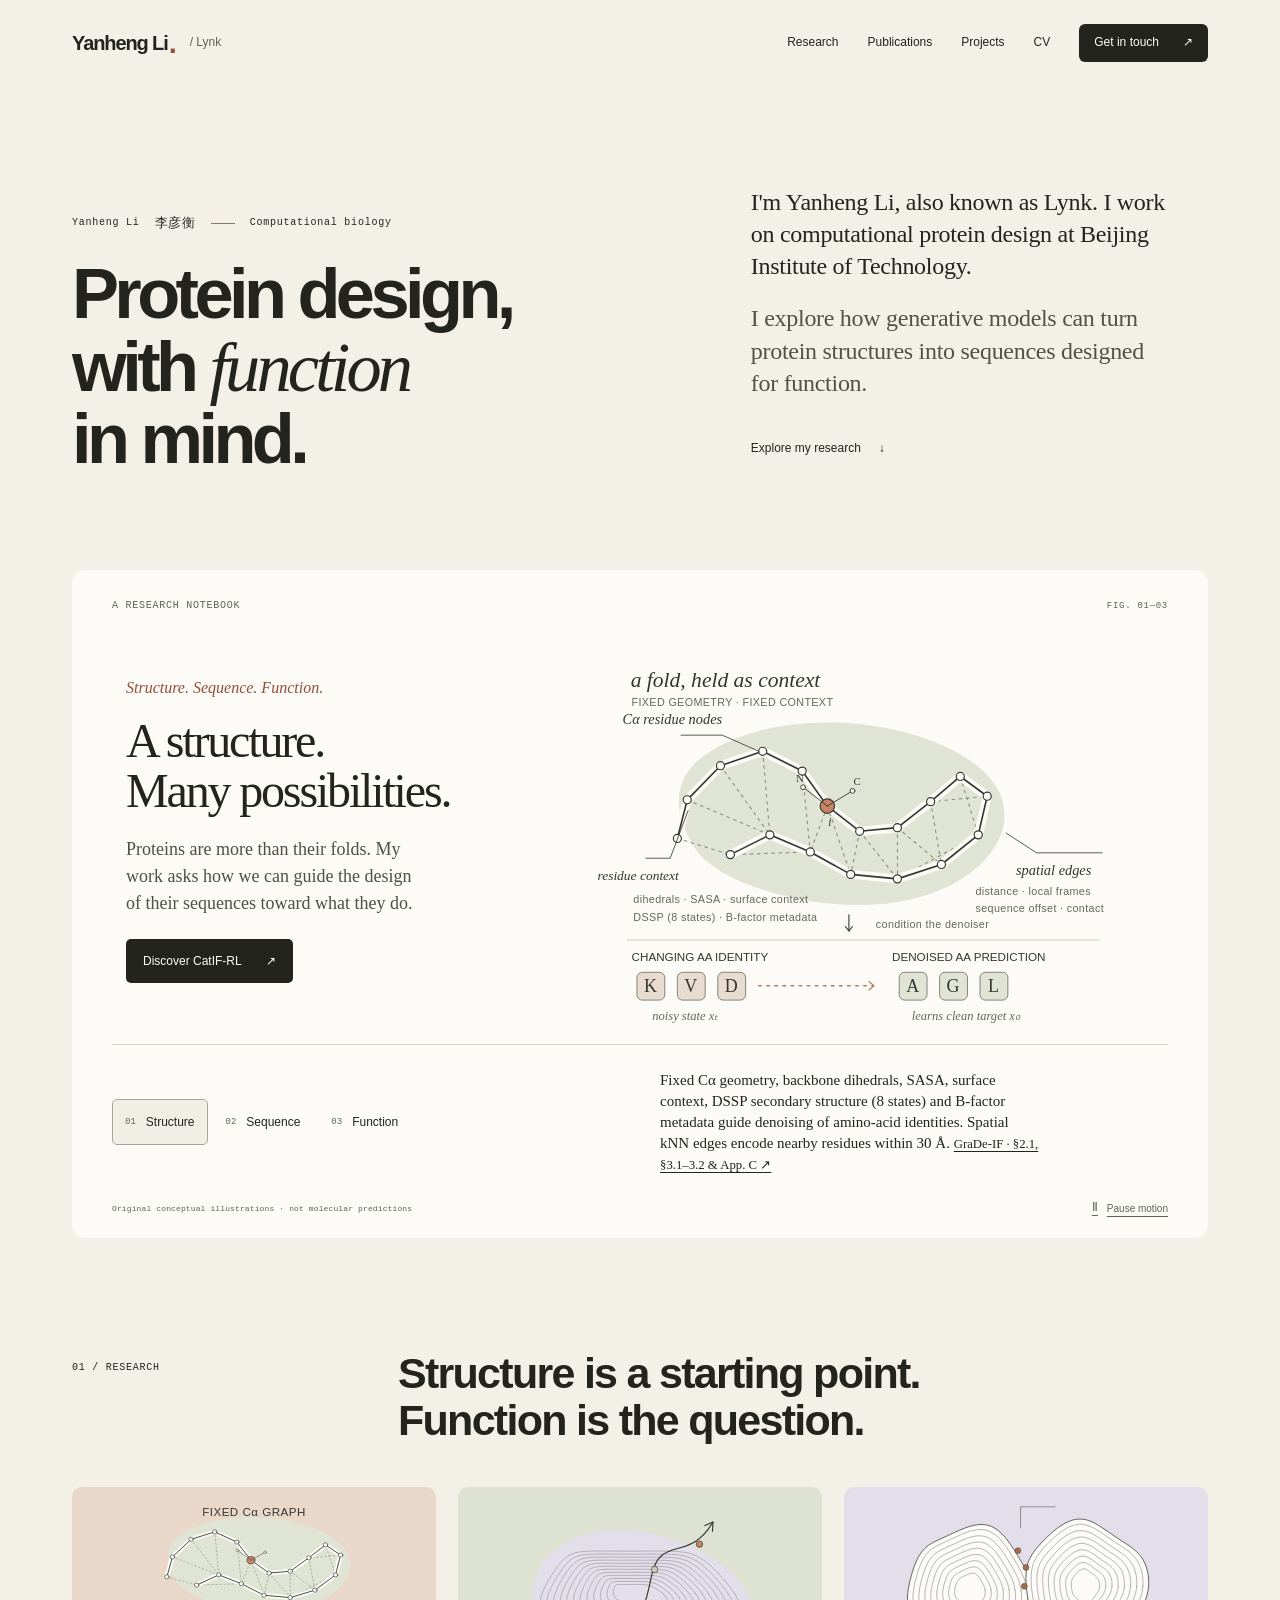
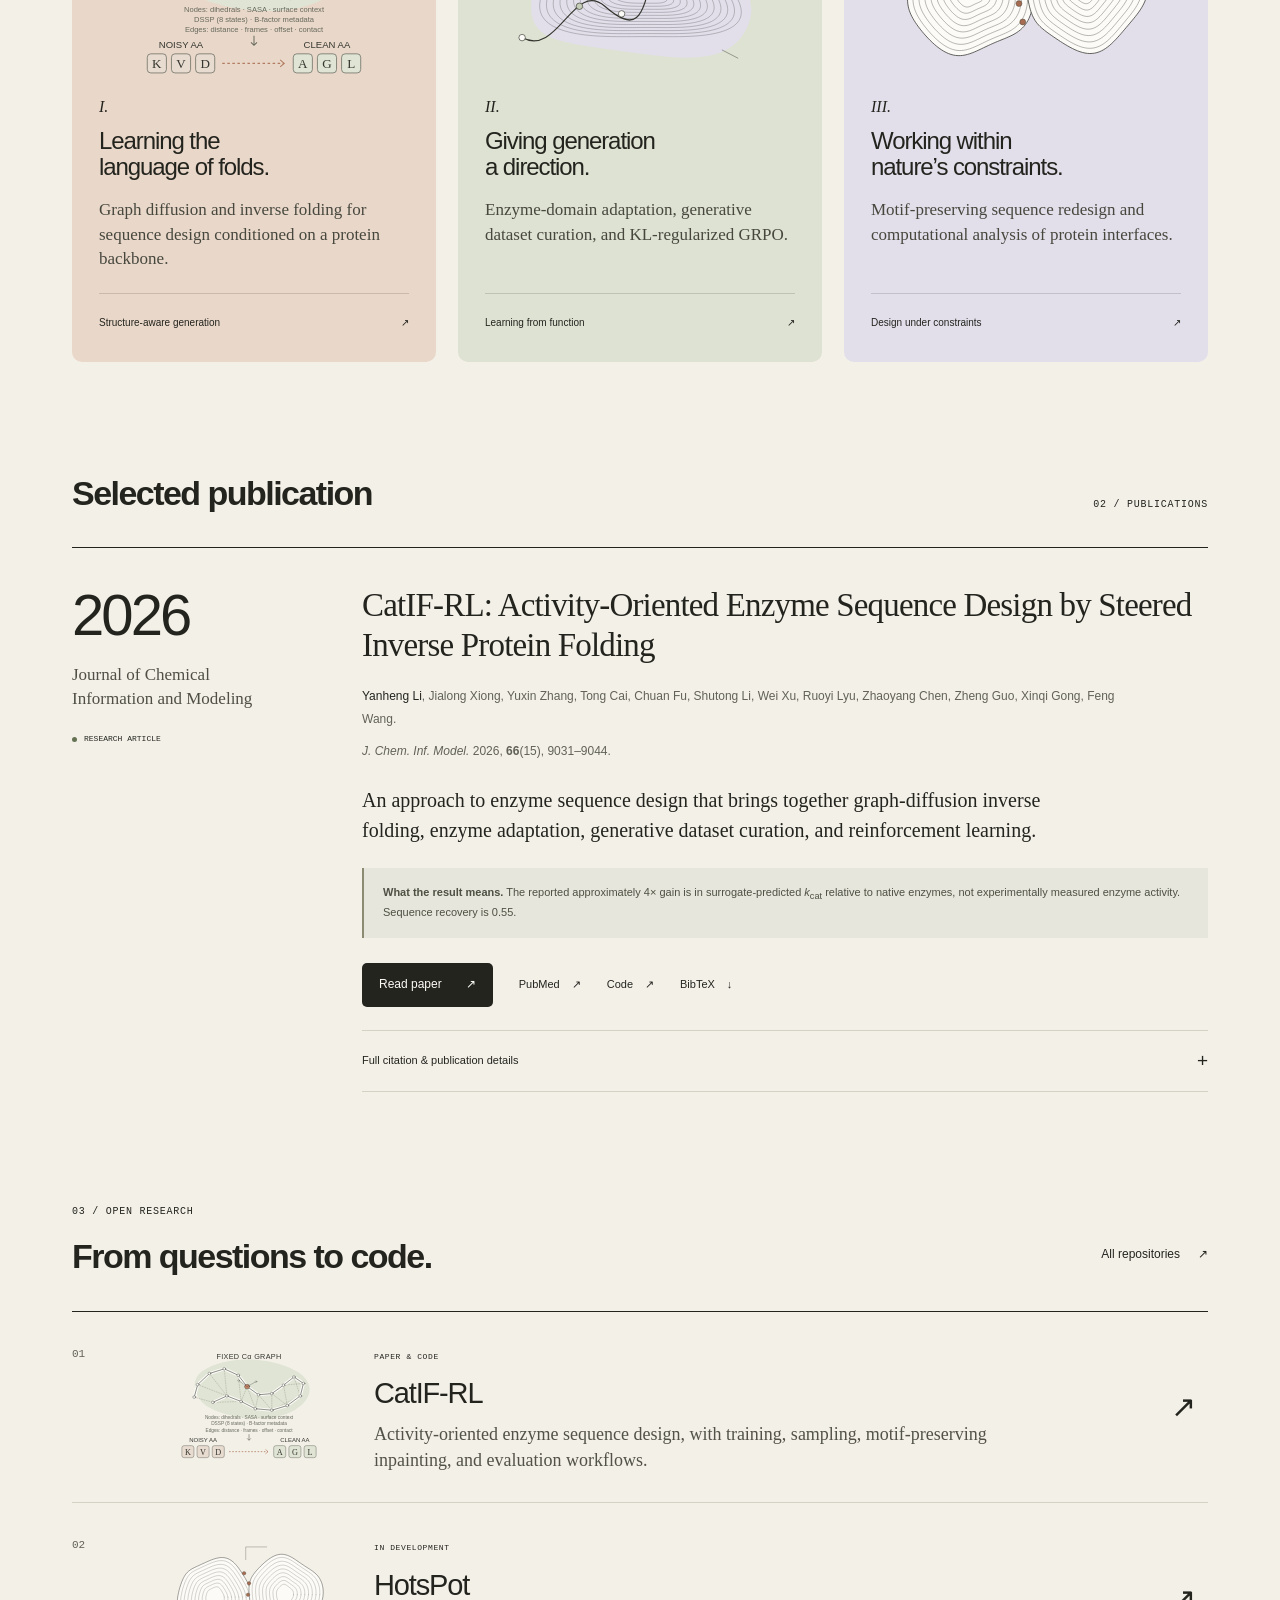
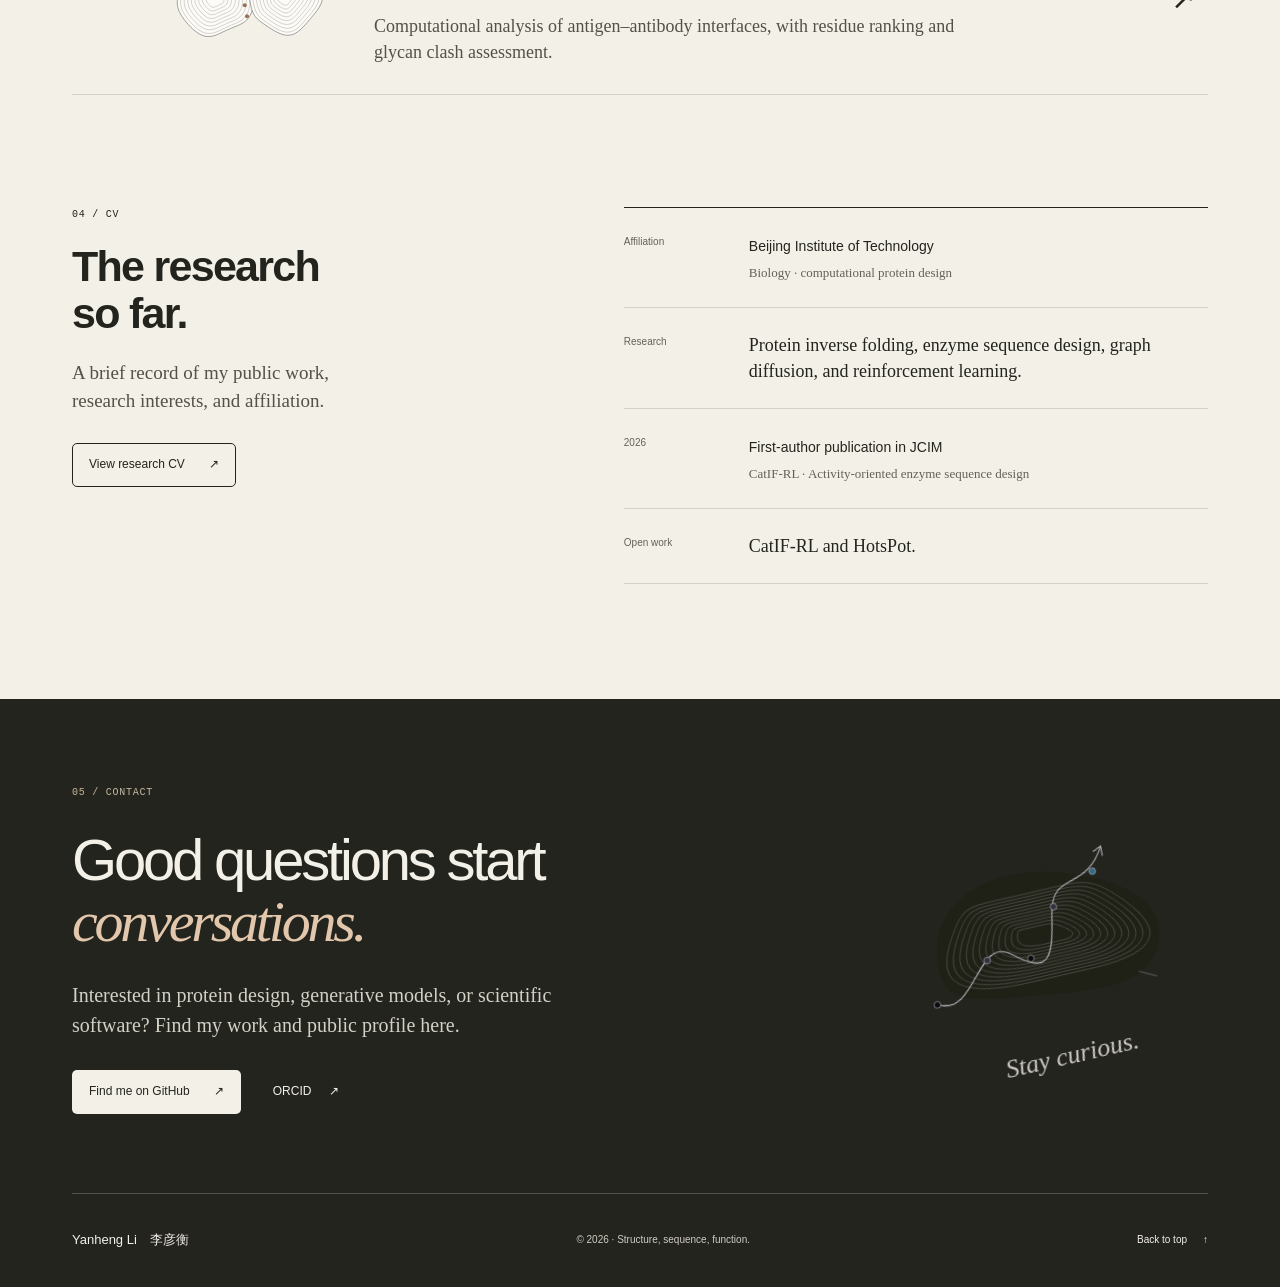
==== commit ea20fb57: "Synchronize backbone-conditioning thumbnails across research and projects" ====
--- a/index.html
+++ b/index.html
@@ -118,7 +118,7 @@
     </div></section>
 
     <section class="research wrap section-space" id="research" aria-labelledby="research-title"><div class="section-heading reveal"><p class="eyebrow">01 / RESEARCH</p><h2 id="research-title">Structure is a starting point.<br>Function is the question.</h2></div><div class="research-grid">
-      <article class="research-card card-peach reveal"><div class="card-art"><img src="assets/structure-study.svg" alt="" width="320" height="180" loading="lazy"></div><div class="card-text"><span class="card-index">I.</span><h3>Learning the<br>language of folds.</h3><p>Graph diffusion and inverse folding for sequence design conditioned on a protein backbone.</p><a class="inline-link" href="#publications">Structure-aware generation <span class="link-arrow" aria-hidden="true">↗</span></a></div></article>
+      <article class="research-card card-peach reveal"><div class="card-art"><img src="assets/structure-study.svg?v=99f4f95a393d" alt="Fixed Cα backbone graph and node/edge context condition noisy amino-acid identities toward clean predictions." width="320" height="180" loading="lazy"></div><div class="card-text"><span class="card-index">I.</span><h3>Learning the<br>language of folds.</h3><p>Graph diffusion and inverse folding for sequence design conditioned on a protein backbone.</p><a class="inline-link" href="#publications">Structure-aware generation <span class="link-arrow" aria-hidden="true">↗</span></a></div></article>
       <article class="research-card card-sage reveal"><div class="card-art"><img src="assets/function-study.svg" alt="" width="320" height="180" loading="lazy"></div><div class="card-text"><span class="card-index">II.</span><h3>Giving generation<br>a direction.</h3><p>Enzyme-domain adaptation, generative dataset curation, and KL-regularized GRPO.</p><a class="inline-link" href="#publications">Learning from function <span class="link-arrow" aria-hidden="true">↗</span></a></div></article>
       <article class="research-card card-lilac reveal"><div class="card-art"><img src="assets/interface-study.svg" alt="" width="320" height="180" loading="lazy"></div><div class="card-text"><span class="card-index">III.</span><h3>Working within<br>nature’s constraints.</h3><p>Motif-preserving sequence redesign and computational analysis of protein interfaces.</p><a class="inline-link" href="#projects">Design under constraints <span class="link-arrow" aria-hidden="true">↗</span></a></div></article>
     </div></section>
@@ -131,7 +131,7 @@
       </div></article></section>
 
     <section class="projects wrap section-space" id="projects" aria-labelledby="projects-title"><div class="section-topline reveal"><div><p class="eyebrow">03 / OPEN RESEARCH</p><h2 id="projects-title">From questions to code.</h2></div><a class="inline-link" href="https://github.com/lynk-101-li?tab=repositories">All repositories <span class="link-arrow" aria-hidden="true">↗</span></a></div><div class="project-list">
-      <a class="project-row reveal" href="https://github.com/lynk-101-li/CatIF-RL"><span class="project-number">01</span><img src="assets/structure-study.svg" width="160" height="100" loading="lazy" alt=""><div class="project-description"><span class="eyebrow">PAPER & CODE</span><h3>CatIF-RL</h3><p>Activity-oriented enzyme sequence design, with training, sampling, motif-preserving inpainting, and evaluation workflows.</p></div><span class="project-arrow" aria-hidden="true">↗</span></a>
+      <a class="project-row reveal" href="https://github.com/lynk-101-li/CatIF-RL"><span class="project-number">01</span><img src="assets/structure-study.svg?v=99f4f95a393d" width="160" height="100" loading="lazy" alt="Fixed Cα backbone graph and node/edge context condition noisy amino-acid identities toward clean predictions."><div class="project-description"><span class="eyebrow">PAPER & CODE</span><h3>CatIF-RL</h3><p>Activity-oriented enzyme sequence design, with training, sampling, motif-preserving inpainting, and evaluation workflows.</p></div><span class="project-arrow" aria-hidden="true">↗</span></a>
       <a class="project-row reveal" href="https://github.com/lynk-101-li/HotsPot"><span class="project-number">02</span><img src="assets/interface-study.svg" width="160" height="100" loading="lazy" alt=""><div class="project-description"><span class="eyebrow">IN DEVELOPMENT</span><h3>HotsPot</h3><p>Computational analysis of antigen–antibody interfaces, with residue ranking and glycan clash assessment.</p></div><span class="project-arrow" aria-hidden="true">↗</span></a>
     </div></section>
 
